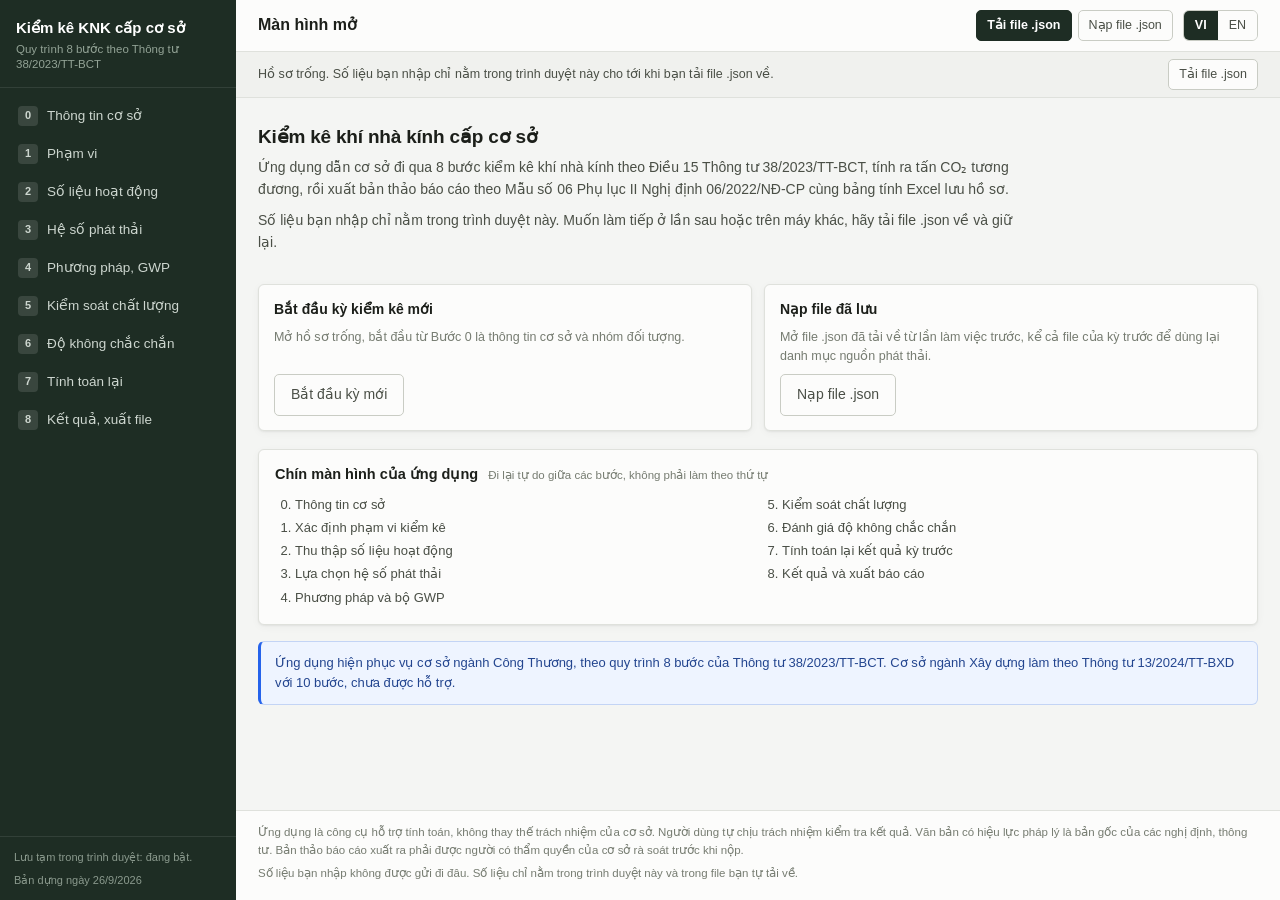
==== knk-quy-trinh/index.html @ eb73ea14 "knk-quy-trinh: Giai doan 1, khung ung dung, mo hinh du lieu, luu va nap file Them ung dung web tu ch" ====
<!DOCTYPE html>
<html lang="vi">
<head>
<meta charset="utf-8">
<meta name="viewport" content="width=device-width,initial-scale=1">
<title>Quy trình kiểm kê khí nhà kính cấp cơ sở</title>
<link rel="icon" href="data:,">
<style>:root{
  --bg:#f4f5f3; --surface:#fcfcfb; --surface2:#f0f1ee; --line:#dfe1dc; --line2:#c9ccc4;
  --ink:#1c1f1a; --ink2:#4a4f46; --ink3:#767c71;
  --c1:#2563eb;
  --warn:#9a3412; --warnbg:#fff4ec; --warnline:#f0c9ae;
  --ok:#15803d; --okbg:#eef7f0; --okline:#bfdcc7;
  --err:#b42318; --errbg:#fdf0ef; --errline:#f1c5c0;
  --nav:#1e2d24; --navink:#cdd6cf; --navactive:#3b5c48;
  --r:6px; --sh:0 1px 2px rgba(28,31,26,.06), 0 2px 8px rgba(28,31,26,.04);
}
*{box-sizing:border-box}
html,body{margin:0;padding:0}
body{background:var(--bg);color:var(--ink);font:15px/1.55 -apple-system,BlinkMacSystemFont,"Segoe UI",Roboto,"Helvetica Neue",Arial,sans-serif;-webkit-font-smoothing:antialiased}
button,input,select,textarea{font:inherit}
.qt-app{display:flex;min-height:100vh}
/* ============ nav ============ */
.qt-nav{width:236px;flex:0 0 236px;background:var(--nav);color:var(--navink);display:flex;flex-direction:column;position:sticky;top:0;height:100vh;overflow-y:auto}
.qt-brand{display:block;width:100%;text-align:left;background:none;border:0;cursor:pointer;padding:18px 16px 14px;border-bottom:1px solid rgba(255,255,255,.09);color:inherit}
.qt-brand:hover h1{text-decoration:underline}
.qt-brand h1{margin:0;font-size:15px;font-weight:650;color:#fff;line-height:1.3}
.qt-brand .qt-sub{display:block;margin-top:4px;font-size:11.5px;color:#93a396;line-height:1.35}
.qt-menu{padding:10px 8px;flex:1}
.qt-mi{display:flex;align-items:center;gap:9px;width:100%;text-align:left;background:none;border:0;color:var(--navink);padding:8px 10px;border-radius:var(--r);cursor:pointer;font-size:13.5px;margin-bottom:2px;line-height:1.3}
.qt-mi:hover{background:rgba(255,255,255,.07);color:#fff}
.qt-mi.on{background:var(--navactive);color:#fff;font-weight:600}
.qt-mi .qt-n{width:20px;height:20px;flex:0 0 20px;border-radius:4px;background:rgba(255,255,255,.12);display:grid;place-items:center;font-size:11px;font-weight:700}
.qt-mi.on .qt-n{background:rgba(255,255,255,.22)}
.qt-mi.xong .qt-n{background:#3f8f5a;color:#fff}
.qt-mi .qt-lab{flex:1;min-width:0}
.qt-navfoot{padding:12px 14px;border-top:1px solid rgba(255,255,255,.09);font-size:11px;color:#8b9a8e;line-height:1.5}
.qt-navfoot p{margin:0}
.qt-navfoot p+p{margin-top:6px}
.qt-navfoot .qt-bad{color:#f3b27a}
/* ============ main ============ */
.qt-main{flex:1;min-width:0;display:flex;flex-direction:column}
.qt-top{position:sticky;top:0;z-index:30;background:var(--surface);border-bottom:1px solid var(--line)}
.qt-bar{padding:10px 22px;display:flex;align-items:center;gap:10px;flex-wrap:wrap}
.qt-bar h2{margin:0;font-size:16px;font-weight:650;flex:1;min-width:150px}
.qt-acts{display:flex;gap:6px;flex-wrap:wrap;align-items:center}
.qt-lang{display:flex;border:1px solid var(--line2);border-radius:var(--r);overflow:hidden}
.qt-lang button{background:var(--surface);border:0;padding:5px 11px;cursor:pointer;font-size:12.5px;color:var(--ink2)}
.qt-lang button.on{background:var(--nav);color:#fff;font-weight:600}
/* dong nhac tai file: luon hien, khong phai hop thoai */
.qt-strip{display:flex;align-items:center;gap:10px;flex-wrap:wrap;padding:7px 22px;font-size:12.5px;line-height:1.45;border-top:1px solid var(--line);background:var(--surface2);color:var(--ink2)}
.qt-strip[hidden]{display:none}
.qt-strip.qt-dirty{background:var(--warnbg);color:#5f3a22;border-top-color:var(--warnline)}
.qt-strip span{flex:1;min-width:200px}
.qt-frame{display:flex;align-items:center;gap:10px;flex-wrap:wrap;padding:8px 22px;font-size:12.5px;line-height:1.45;background:#eef4ff;color:#23458f;border-top:1px solid #c3d4f5}
.qt-frame[hidden]{display:none}
.qt-frame span{flex:1;min-width:200px}
.qt-wrap{padding:20px 22px 24px;max-width:1120px;width:100%;flex:1}
.qt-pane{display:none}
.qt-pane.on{display:block}
/* ============ buttons ============ */
.qt-btn{background:var(--surface);border:1px solid var(--line2);border-radius:5px;padding:5px 10px;font-size:12.5px;color:var(--ink2);cursor:pointer;white-space:nowrap}
.qt-btn:hover{background:var(--surface2);color:var(--ink)}
.qt-btn.qt-pri{background:var(--nav);border-color:var(--nav);color:#fff;font-weight:600}
.qt-btn.qt-pri:hover{background:var(--navactive)}
.qt-btn.qt-hot{background:#2563eb;border-color:#2563eb;color:#fff;font-weight:600}
.qt-btn.qt-hot:hover{background:#1d4ed8}
.qt-btn.qt-big{padding:9px 16px;font-size:14px}
.qt-btn[hidden]{display:none}
/* ============ cards ============ */
.qt-card{background:var(--surface);border:1px solid var(--line);border-radius:var(--r);box-shadow:var(--sh);margin-bottom:16px;min-width:0}
.qt-ch{display:flex;align-items:baseline;gap:10px;flex-wrap:wrap;padding:13px 16px 0}
.qt-ch h3{margin:0;font-size:14.5px;font-weight:650}
.qt-ch .qt-hint{font-size:11.5px;color:var(--ink3);flex:1;min-width:160px}
.qt-cb{padding:10px 16px 16px}
.qt-cb>p{margin:0 0 8px;font-size:13.5px;color:var(--ink2)}
.qt-note{font-size:12px;color:var(--ink3);line-height:1.6;margin:10px 0 0}
.qt-alert{border:1px solid var(--warnline);background:var(--warnbg);border-left:3px solid var(--warn);border-radius:var(--r);padding:11px 14px;margin-bottom:16px;font-size:13px;color:#5f3a22;line-height:1.55}
.qt-alert b{color:var(--warn)}
.qt-info{border:1px solid #c3d4f5;background:#eef4ff;border-left:3px solid var(--c1);border-radius:var(--r);padding:11px 14px;margin-bottom:16px;font-size:13px;color:#23458f;line-height:1.55}
.qt-okbox{border:1px solid var(--okline);background:var(--okbg);border-left:3px solid var(--ok);border-radius:var(--r);padding:10px 14px;font-size:13px;color:#14532d;line-height:1.55}
.qt-errbox{border:1px solid var(--errline);background:var(--errbg);border-left:3px solid var(--err);border-radius:var(--r);padding:10px 14px;font-size:13px;color:#7a1d15;line-height:1.55;margin-bottom:16px}
.qt-errbox[hidden],.qt-okbox[hidden],.qt-alert[hidden],.qt-info[hidden]{display:none}
/* ============ home ============ */
.qt-hero{padding:4px 0 6px}
.qt-hero h3{margin:0 0 6px;font-size:19px;font-weight:680;letter-spacing:-.2px}
.qt-hero p{margin:0 0 10px;color:var(--ink2);font-size:14px;max-width:760px}
.qt-choices{display:grid;grid-template-columns:repeat(auto-fit,minmax(240px,1fr));gap:12px;margin:14px 0 18px}
.qt-choice{background:var(--surface);border:1px solid var(--line);border-radius:var(--r);box-shadow:var(--sh);padding:14px 15px;display:flex;flex-direction:column;gap:8px;min-width:0}
.qt-choice[hidden]{display:none}
.qt-choice h4{margin:0;font-size:14px;font-weight:650}
.qt-choice p{margin:0;font-size:12.5px;color:var(--ink3);line-height:1.5;flex:1}
.qt-choice.qt-main-choice{border-color:#8fb89c;background:#f7fbf8}
.qt-steps{margin:0;padding:0 0 0 20px;font-size:13px;color:var(--ink2);columns:2 260px;column-gap:28px}
.qt-steps li{margin-bottom:3px;break-inside:avoid}
/* ============ confirm ============ */
.qt-confirm{border:1px solid var(--warnline);background:var(--warnbg);border-radius:var(--r);padding:12px 14px;margin-bottom:16px;box-shadow:var(--sh)}
.qt-confirm[hidden]{display:none}
.qt-confirm p{margin:0 0 9px;font-size:13.5px;color:#5f3a22;line-height:1.55}
.qt-confirm .qt-acts{gap:8px}
/* ============ form ============ */
.qt-grid{display:grid;grid-template-columns:repeat(auto-fit,minmax(min(100%,250px),1fr));gap:12px 14px}
.qt-grid>*{min-width:0}
.qt-f{display:flex;flex-direction:column;gap:4px;min-width:0}
.qt-f.qt-wide{grid-column:1/-1}
.qt-f label,.qt-lbl{font-size:12px;color:var(--ink2);font-weight:600}
.qt-f label .qt-req{color:var(--err);margin-left:2px}
.qt-f input,.qt-f select,.qt-f textarea{width:100%;min-width:0;border:1px solid var(--line2);border-radius:5px;padding:7px 9px;font-size:13.5px;background:#fff;color:var(--ink)}
.qt-f textarea{min-height:84px;resize:vertical;line-height:1.5}
.qt-f input:focus,.qt-f select:focus,.qt-f textarea:focus{outline:2px solid #bcd0f6;outline-offset:-1px;border-color:var(--c1)}
.qt-f .qt-help{font-size:11.5px;color:var(--ink3);line-height:1.45}
.qt-f .qt-warnmsg{font-size:11.5px;color:var(--warn);line-height:1.45}
.qt-f .qt-warnmsg:empty{display:none}
/* nhom A B C */
.qt-radios{display:grid;grid-template-columns:repeat(auto-fit,minmax(min(100%,230px),1fr));gap:10px}
.qt-radio{display:flex;gap:10px;align-items:flex-start;border:1px solid var(--line2);border-radius:var(--r);padding:11px 12px;cursor:pointer;background:#fff;min-width:0}
.qt-radio:hover{border-color:var(--c1)}
.qt-radio input{margin-top:3px;flex:0 0 auto}
.qt-radio.on{border-color:var(--ok);background:var(--okbg);box-shadow:0 0 0 1px var(--ok) inset}
.qt-radio b{display:block;font-size:13.5px;margin-bottom:3px}
.qt-radio span{display:block;font-size:12.5px;color:var(--ink2);line-height:1.5}
.qt-radio small{display:block;font-size:11px;color:var(--ink3);margin-top:5px;line-height:1.45}
.qt-title-preview{margin-top:10px;padding:9px 12px;border:1px dashed var(--line2);border-radius:5px;background:#fff;font-size:13px;color:var(--ink2)}
.qt-title-preview b{color:var(--ink)}
.qt-missing{margin:0;padding-left:18px}
/* ============ placeholder panes ============ */
.qt-kv{display:grid;grid-template-columns:118px minmax(0,1fr);gap:7px 12px;font-size:13px;margin:0}
.qt-kv dt{color:var(--ink3)}
.qt-kv dd{margin:0;line-height:1.5}
.qt-kv+.qt-note{margin-top:14px}
.qt-todo{margin-top:12px;padding:10px 12px;border-radius:5px;background:var(--surface2);border:1px solid var(--line);font-size:12.5px;color:var(--ink2)}
.qt-pager{display:flex;justify-content:space-between;gap:10px;margin-top:6px}
/* ============ footer ============ */
.qt-foot{border-top:1px solid var(--line);padding:12px 22px 18px;font-size:11.5px;color:var(--ink3);line-height:1.6;background:var(--surface)}
.qt-foot p{margin:0;max-width:1080px}
.qt-foot p+p{margin-top:4px}
/* ============ toast ============ */
.qt-toast{position:fixed;right:16px;bottom:16px;z-index:60;max-width:min(420px,calc(100vw - 32px));background:#1e2d24;color:#fff;font-size:13px;line-height:1.45;padding:10px 14px;border-radius:var(--r);box-shadow:0 6px 20px rgba(0,0,0,.18);opacity:0;transform:translateY(8px);transition:opacity .18s,transform .18s;pointer-events:none}
.qt-toast.on{opacity:1;transform:none}
.qt-toast.qt-e{background:#7a1d15}
@media (max-width:760px){
  .qt-app{flex-direction:column}
  .qt-nav{width:auto;flex:none;height:auto;position:static;flex-direction:row;overflow-x:auto;align-items:center}
  .qt-brand{border-bottom:0;border-right:1px solid rgba(255,255,255,.09);white-space:nowrap;padding:12px 14px;width:auto}
  .qt-brand .qt-sub{display:none}
  .qt-menu{display:flex;gap:4px;padding:8px}
  .qt-mi{white-space:nowrap;margin:0;width:auto}
  .qt-navfoot{display:none}
  .qt-bar,.qt-strip,.qt-frame{padding-left:16px;padding-right:16px}
  .qt-wrap{padding:16px 16px 24px}
  .qt-foot{padding:12px 16px 18px}
  .qt-kv{grid-template-columns:1fr}
  .qt-kv dt{margin-top:4px}
}
@media print{ .qt-nav,.qt-acts,.qt-lang,.qt-strip,.qt-frame{display:none} .qt-app{display:block} }
</style>
</head>
<body>
<div class="qt-app">
<aside class="qt-nav">
  <button class="qt-brand" id="qt-home" type="button">
    <h1 data-i="brand">Kiểm kê KNK cấp cơ sở</h1>
    <span class="qt-sub" data-i="brandsub">Quy trình 8 bước theo Thông tư 38/2023/TT-BCT</span>
  </button>
  <nav class="qt-menu" id="qt-menu"></nav>
  <div class="qt-navfoot">
    <p id="qt-store-state"></p>
    <p id="qt-build"></p>
  </div>
</aside>
<main class="qt-main">
  <div class="qt-top">
    <div class="qt-bar">
      <h2 id="qt-title"></h2>
      <div class="qt-acts">
        <button class="qt-btn qt-hot" id="qt-full" type="button" hidden data-i="btnfull">Mở toàn màn hình</button>
        <button class="qt-btn qt-pri" id="qt-save" type="button" data-i="btnsave">Tải file .json</button>
        <button class="qt-btn" id="qt-open" type="button" data-i="btnopen">Nạp file .json</button>
        <input type="file" id="qt-file" accept=".json,application/json" hidden>
      </div>
      <div class="qt-lang">
        <button id="qt-vi" class="on" type="button">VI</button>
        <button id="qt-en" type="button">EN</button>
      </div>
    </div>
    <div class="qt-frame" id="qt-frame" hidden>
      <span data-i="framemsg">Trang đang chạy trong khung nhúng của một trang khác. Trình duyệt có thể chặn hoặc tách riêng bộ nhớ lưu tạm. Bấm Mở toàn màn hình để làm việc ổn định hơn, và luôn tải file .json về máy.</span>
    </div>
    <div class="qt-strip" id="qt-strip" hidden>
      <span id="qt-strip-msg"></span>
      <button class="qt-btn" id="qt-strip-save" type="button" data-i="btnsave">Tải file .json</button>
    </div>
  </div>

  <div class="qt-wrap">
    <div class="qt-errbox" id="qt-err" role="alert" hidden></div>
    <div class="qt-confirm" id="qt-confirm" hidden>
      <p id="qt-confirm-msg"></p>
      <div class="qt-acts" id="qt-confirm-acts"></div>
    </div>

    <!-- ============ MAN HINH MO ============ -->
    <section class="qt-pane" id="pane-dau">
      <div class="qt-hero">
        <h3 data-i="homeh">Kiểm kê khí nhà kính cấp cơ sở</h3>
        <p data-i="homep1">Ứng dụng dẫn cơ sở đi qua 8 bước kiểm kê khí nhà kính theo Điều 15 Thông tư 38/2023/TT-BCT, tính ra tấn CO₂ tương đương, rồi xuất bản thảo báo cáo theo Mẫu số 06 Phụ lục II Nghị định 06/2022/NĐ-CP cùng bảng tính Excel lưu hồ sơ.</p>
        <p data-i="homep2">Số liệu bạn nhập chỉ nằm trong trình duyệt này. Muốn làm tiếp ở lần sau hoặc trên máy khác, hãy tải file .json về và giữ lại.</p>
      </div>
      <div class="qt-alert" id="qt-home-nostore" hidden data-i="homenostore">Trình duyệt đang chặn bộ nhớ lưu tạm, thường gặp khi trang được nhúng trong trang khác hoặc ở chế độ riêng tư. Ứng dụng vẫn chạy bình thường, nhưng đóng trang là mất số liệu chưa tải về. Hãy tải file .json về sau mỗi lần làm việc.</div>
      <div class="qt-choices">
        <div class="qt-choice qt-main-choice" id="qt-c-resume" hidden>
          <h4 data-i="resumeh">Tiếp tục phiên đang làm dở</h4>
          <p id="qt-resume-info"></p>
          <div><button class="qt-btn qt-pri qt-big" id="qt-resume" type="button" data-i="btnresume">Tiếp tục</button></div>
        </div>
        <div class="qt-choice">
          <h4 data-i="newh">Bắt đầu kỳ kiểm kê mới</h4>
          <p data-i="newp">Mở hồ sơ trống, bắt đầu từ Bước 0 là thông tin cơ sở và nhóm đối tượng.</p>
          <div><button class="qt-btn qt-big" id="qt-new" type="button" data-i="btnnew">Bắt đầu kỳ mới</button></div>
        </div>
        <div class="qt-choice">
          <h4 data-i="loadh">Nạp file đã lưu</h4>
          <p data-i="loadp">Mở file .json đã tải về từ lần làm việc trước, kể cả file của kỳ trước để dùng lại danh mục nguồn phát thải.</p>
          <div><button class="qt-btn qt-big" id="qt-load" type="button" data-i="btnopen">Nạp file .json</button></div>
        </div>
      </div>
      <div class="qt-card">
        <div class="qt-ch"><h3 data-i="stepsh">Chín màn hình của ứng dụng</h3><span class="qt-hint" data-i="stepshint">Đi lại tự do giữa các bước, không phải làm theo thứ tự</span></div>
        <div class="qt-cb"><ol class="qt-steps" id="qt-steplist" start="0"></ol></div>
      </div>
      <div class="qt-info" data-i="scope">Ứng dụng hiện phục vụ cơ sở ngành Công Thương, theo quy trình 8 bước của Thông tư 38/2023/TT-BCT. Cơ sở ngành Xây dựng làm theo Thông tư 13/2024/TT-BXD với 10 bước, chưa được hỗ trợ.</div>
    </section>

    <!-- ============ BUOC 0 ============ -->
    <section class="qt-pane" id="pane-buoc-0">
      <div class="qt-card">
        <div class="qt-ch"><h3 data-i="nhomh">Nhóm đối tượng</h3><span class="qt-hint" data-i="nhomhint">Khoản 4 Điều 11 Nghị định 06/2022/NĐ-CP, sửa đổi bởi Nghị định 119/2025/NĐ-CP</span></div>
        <div class="qt-cb">
          <p data-i="nhomp">Ba nhóm có kỳ số liệu đầu tiên, nơi nộp và mốc nộp khác nhau. Chọn nhóm của cơ sở. Tra danh mục Quyết định 42/2026/QĐ-TTg và Quyết định 699/QĐ-BNNMT để gợi ý nhóm sẽ có ở bản sau.</p>
          <div class="qt-radios" id="qt-nhom">
            <label class="qt-radio" data-v="A"><input type="radio" name="nhom" value="A" data-f="coSo.nhom"><div><b data-i="nhomA">Nhóm A</b><span data-i="nhomAd"></span><small data-i="nhomAc"></small></div></label>
            <label class="qt-radio" data-v="B"><input type="radio" name="nhom" value="B" data-f="coSo.nhom"><div><b data-i="nhomB">Nhóm B</b><span data-i="nhomBd"></span><small data-i="nhomBc"></small></div></label>
            <label class="qt-radio" data-v="C"><input type="radio" name="nhom" value="C" data-f="coSo.nhom"><div><b data-i="nhomC">Nhóm C</b><span data-i="nhomCd"></span><small data-i="nhomCc"></small></div></label>
          </div>
        </div>
      </div>

      <div class="qt-card">
        <div class="qt-ch"><h3 data-i="kyh">Kỳ báo cáo</h3><span class="qt-hint" data-i="kyhint">Điểm e khoản 1 Điều 11, bổ sung bởi Nghị định 119/2025/NĐ-CP</span></div>
        <div class="qt-cb">
          <div class="qt-grid">
            <div class="qt-f">
              <label for="f-ky"><span data-i="kylab">Hai năm của kỳ số liệu</span><span class="qt-req">*</span></label>
              <select id="f-ky"></select>
              <span class="qt-help" data-i="kyhelp">Báo cáo định kỳ hai năm một lần gồm kết quả kiểm kê của hai năm liền kề năm nộp báo cáo.</span>
            </div>
          </div>
          <div class="qt-title-preview" id="qt-title-preview"></div>
        </div>
      </div>

      <div class="qt-card">
        <div class="qt-ch"><h3 data-i="i1h">Thông tin cơ sở</h3><span class="qt-hint" data-i="i1hint">Mục I.1 Mẫu số 06: tên cơ sở, địa chỉ, giấy phép kinh doanh</span></div>
        <div class="qt-cb">
          <div class="qt-grid">
            <div class="qt-f qt-wide"><label for="f-ten"><span data-i="ften">Tên cơ sở</span><span class="qt-req">*</span></label><input id="f-ten" type="text" data-f="coSo.ten" autocomplete="organization"></div>
            <div class="qt-f qt-wide"><label for="f-diachi"><span data-i="fdiachi">Địa chỉ</span><span class="qt-req">*</span></label><input id="f-diachi" type="text" data-f="coSo.diaChi" autocomplete="street-address"></div>
            <div class="qt-f"><label for="f-tinh" data-i="ftinh">Tỉnh, thành phố</label><select id="f-tinh" data-f="coSo.tinh"></select><span class="qt-help" data-i="ftinhhelp">Theo địa giới hành chính sau sáp nhập năm 2025</span></div>
            <div class="qt-f"><label for="f-mst" data-i="fmst">Mã số thuế</label><input id="f-mst" type="text" inputmode="numeric" data-f="coSo.maSoThue"><span class="qt-warnmsg" id="w-mst"></span></div>
            <div class="qt-f"><label for="f-gpso" data-i="fgpso">Số giấy phép kinh doanh</label><input id="f-gpso" type="text" data-f="coSo.giayPhep.so"></div>
            <div class="qt-f"><label for="f-gpngay" data-i="fgpngay">Ngày cấp</label><input id="f-gpngay" type="date" data-f="coSo.giayPhep.ngayCap"></div>
            <div class="qt-f"><label for="f-gpnoi" data-i="fgpnoi">Nơi cấp</label><input id="f-gpnoi" type="text" data-f="coSo.giayPhep.noiCap"></div>
            <div class="qt-f"><label for="f-bo" data-i="fbo">Bộ quản lý lĩnh vực</label><select id="f-bo" data-f="coSo.boQuanLy"></select><span class="qt-warnmsg" id="w-bo"></span></div>
            <div class="qt-f"><label for="f-pl" data-i="fpl">Phụ lục trong danh mục</label><input id="f-pl" type="text" data-f="coSo.phuLuc"><span class="qt-help" data-i="fplhelp">Phụ lục chứa tên cơ sở trong Quyết định 42/2026/QĐ-TTg, ví dụ II</span></div>
            <div class="qt-f"><label for="f-stt" data-i="fstt">Số thứ tự trong phụ lục</label><input id="f-stt" type="text" inputmode="numeric" data-f="coSo.stt"></div>
          </div>
        </div>
      </div>

      <div class="qt-card">
        <div class="qt-ch"><h3 data-i="i2h">Người đại diện theo pháp luật</h3><span class="qt-hint" data-i="i2hint">Mục I.2 Mẫu số 06, đồng thời là người ký ở cuối báo cáo</span></div>
        <div class="qt-cb">
          <div class="qt-grid">
            <div class="qt-f"><label for="f-dd" data-i="fdd">Họ và tên</label><input id="f-dd" type="text" data-f="coSo.daiDien.hoTen" autocomplete="name"></div>
            <div class="qt-f"><label for="f-cv" data-i="fcv">Chức vụ</label><input id="f-cv" type="text" data-f="coSo.daiDien.chucVu" autocomplete="organization-title"></div>
          </div>
        </div>
      </div>

      <div class="qt-card">
        <div class="qt-ch"><h3 data-i="i3h">Lĩnh vực hoạt động kinh doanh, sản xuất</h3><span class="qt-hint" data-i="i3hint">Mục I.3 Mẫu số 06</span></div>
        <div class="qt-cb">
          <div class="qt-grid">
            <div class="qt-f qt-wide"><label for="f-lv" class="qt-lbl" data-i="flv">Mô tả ngắn ngành nghề, sản phẩm chính</label><textarea id="f-lv" data-f="coSo.linhVuc"></textarea></div>
          </div>
        </div>
      </div>

      <div class="qt-okbox" id="qt-b0-ok" hidden data-i="b0ok">Bước 0 đã đủ thông tin bắt buộc.</div>
      <div class="qt-alert" id="qt-b0-miss" hidden></div>
    </section>

    <div id="qt-panes"></div>
  </div>

  <footer class="qt-foot">
    <p data-i="foot1">Ứng dụng là công cụ hỗ trợ tính toán, không thay thế trách nhiệm của cơ sở. Người dùng tự chịu trách nhiệm kiểm tra kết quả. Văn bản có hiệu lực pháp lý là bản gốc của các nghị định, thông tư. Bản thảo báo cáo xuất ra phải được người có thẩm quyền của cơ sở rà soát trước khi nộp.</p>
    <p data-i="foot2">Số liệu bạn nhập không được gửi đi đâu. Số liệu chỉ nằm trong trình duyệt này và trong file bạn tự tải về.</p>
  </footer>
</main>
</div>
<div class="qt-toast" id="qt-toast" role="status" aria-live="polite"></div>
<script>window.__QT_BUILD__="2026-09-26";window.__QT_DATA__={"tinh":[["Thành phố Cần Thơ","City of Cần Thơ"],["Thành phố Huế","City of Huế"],["Thành phố Hà Nội","City of Hà Nội"],["Thành phố Hải Phòng","City of Hải Phòng"],["Thành phố Hồ Chí Minh","City of Hồ Chí Minh"],["Thành phố Đà Nẵng","City of Đà Nẵng"],["Thành phố Đồng Nai","City of Đồng Nai"],["Tỉnh An Giang","An Giang province"],["Tỉnh Bắc Ninh","Bắc Ninh province"],["Tỉnh Cao Bằng","Cao Bằng province"],["Tỉnh Cà Mau","Cà Mau province"],["Tỉnh Gia Lai","Gia Lai province"],["Tỉnh Hà Tĩnh","Hà Tĩnh province"],["Tỉnh Hưng Yên","Hưng Yên province"],["Tỉnh Khánh Hòa","Khánh Hòa province"],["Tỉnh Lai Châu","Lai Châu province"],["Tỉnh Lào Cai","Lào Cai province"],["Tỉnh Lâm Đồng","Lâm Đồng province"],["Tỉnh Lạng Sơn","Lạng Sơn province"],["Tỉnh Nghệ An","Nghệ An province"],["Tỉnh Ninh Bình","Ninh Bình province"],["Tỉnh Phú Thọ","Phú Thọ province"],["Tỉnh Quảng Ngãi","Quảng Ngãi province"],["Tỉnh Quảng Ninh","Quảng Ninh province"],["Tỉnh Quảng Trị","Quảng Trị province"],["Tỉnh Sơn La","Sơn La province"],["Tỉnh Thanh Hóa","Thanh Hóa province"],["Tỉnh Thái Nguyên","Thái Nguyên province"],["Tỉnh Tuyên Quang","Tuyên Quang province"],["Tỉnh Tây Ninh","Tây Ninh province"],["Tỉnh Vĩnh Long","Vĩnh Long province"],["Tỉnh Điện Biên","Điện Biên province"],["Tỉnh Đắk Lắk","Đắk Lắk province"],["Tỉnh Đồng Tháp","Đồng Tháp province"]],"bo":[["Công Thương","Industry and Trade"],["Giao thông vận tải","Transport"],["Nông nghiệp và Môi trường","Agriculture and Environment"],["Xây dựng","Construction"]]};</script>
<script>/* ====================== Quy trinh kiem ke KNK cap co so - app ====================== */
(function(){
"use strict";

/* Ngay dung do build.py gan vao window.__QT_BUILD__. Trang khong tu troi theo dong ho nguoi xem. */
var BUILD = window.__QT_BUILD__ || '2026-09-26';
var BUILD_YEAR = +BUILD.slice(0,4);
var DATA = window.__QT_DATA__ || { tinh:[], bo:[] };
var PHIEN_BAN = 1;
var KEY = 'knk-quy-trinh/v1';
var KEY_META = 'knk-quy-trinh/v1/meta';
var KEY_LANG = 'knk-quy-trinh/lang';
var BO_MAC_DINH = 'Công Thương';
var L = 'vi';

/* ---------- chu ---------- */
var T = {
  brand:['Kiểm kê KNK cấp cơ sở','Facility GHG inventory'],
  brandsub:['Quy trình 8 bước theo Thông tư 38/2023/TT-BCT','8-step procedure under Circular 38/2023/TT-BCT'],
  home:['Màn hình mở','Start'],
  build:['Bản dựng ngày %d','Build of %d'],
  storeOk:['Lưu tạm trong trình duyệt: đang bật.','Browser autosave: on.'],
  storeLast:['Lần cuối %t.','Last saved %t.'],
  storeBad:['Lưu tạm trong trình duyệt: không dùng được. Nhớ tải file .json về máy.','Browser autosave: unavailable. Remember to download the .json file.'],
  btnfull:['Mở toàn màn hình','Open full screen'],
  btnsave:['Tải file .json','Download .json'],
  btnopen:['Nạp file .json','Load .json file'],
  btnnew:['Bắt đầu kỳ mới','Start a new period'],
  btnresume:['Tiếp tục','Continue'],
  btncancel:['Hủy','Cancel'],
  btnsavefirst:['Tải về trước','Download first'],
  btnprev:['← Bước trước','← Previous step'],
  btnnext:['Bước sau →','Next step →'],
  framemsg:['Trang đang chạy trong khung nhúng của một trang khác. Trình duyệt có thể chặn hoặc tách riêng bộ nhớ lưu tạm. Bấm Mở toàn màn hình để làm việc ổn định hơn, và luôn tải file .json về máy.',
            'This page is running inside a frame on another site. The browser may block or isolate autosave storage. Use Open full screen for a more reliable session, and always download the .json file.'],
  stripDirty:['Có thay đổi chưa tải về máy. Số liệu chỉ nằm trong trình duyệt này, hãy tải file .json trước khi đóng trang.',
              'You have changes that are not downloaded. The data lives only in this browser, so download the .json file before closing the page.'],
  stripSaved:['Đã tải file về lúc %t. Chưa có thay đổi mới.','File downloaded at %t. No new changes.'],
  stripLoaded:['Đang làm trên file %f, nạp lúc %t. Chưa có thay đổi mới.','Working on file %f, loaded at %t. No new changes.'],
  stripBlank:['Hồ sơ trống. Số liệu bạn nhập chỉ nằm trong trình duyệt này cho tới khi bạn tải file .json về.','Empty record. What you enter stays only in this browser until you download the .json file.'],
  homeh:['Kiểm kê khí nhà kính cấp cơ sở','Facility-level greenhouse gas inventory'],
  homep1:['Ứng dụng dẫn cơ sở đi qua 8 bước kiểm kê khí nhà kính theo Điều 15 Thông tư 38/2023/TT-BCT, tính ra tấn CO₂ tương đương, rồi xuất bản thảo báo cáo theo Mẫu số 06 Phụ lục II Nghị định 06/2022/NĐ-CP cùng bảng tính Excel lưu hồ sơ.',
          'The app walks a facility through the 8 inventory steps of Article 15 of Circular 38/2023/TT-BCT, computes tonnes of CO₂ equivalent, and exports a draft report on Form 06, Appendix II of Decree 06/2022/ND-CP, together with an Excel workbook for the records.'],
  homep2:['Số liệu bạn nhập chỉ nằm trong trình duyệt này. Muốn làm tiếp ở lần sau hoặc trên máy khác, hãy tải file .json về và giữ lại.',
          'What you enter stays only in this browser. To continue later or on another computer, download the .json file and keep it.'],
  homenostore:['Trình duyệt đang chặn bộ nhớ lưu tạm, thường gặp khi trang được nhúng trong trang khác hoặc ở chế độ riêng tư. Ứng dụng vẫn chạy bình thường, nhưng đóng trang là mất số liệu chưa tải về. Hãy tải file .json về sau mỗi lần làm việc.',
               'The browser is blocking autosave storage, which is common when the page is embedded in another site or in private mode. The app still works, but closing the page loses anything not downloaded. Download the .json file after each session.'],
  resumeh:['Tiếp tục phiên đang làm dở','Continue the unfinished session'],
  resumeinfo:['%n, kỳ %k. Lưu tạm lúc %t.','%n, period %k. Autosaved at %t.'],
  noname:['(chưa có tên cơ sở)','(no facility name yet)'],
  noky:['chưa chọn','not chosen'],
  newh:['Bắt đầu kỳ kiểm kê mới','Start a new inventory period'],
  newp:['Mở hồ sơ trống, bắt đầu từ Bước 0 là thông tin cơ sở và nhóm đối tượng.','Open an empty record, starting from Step 0: facility information and obligation group.'],
  loadh:['Nạp file đã lưu','Load a saved file'],
  loadp:['Mở file .json đã tải về từ lần làm việc trước, kể cả file của kỳ trước để dùng lại danh mục nguồn phát thải.','Open a .json file downloaded in an earlier session, including a previous period’s file to reuse its list of emission sources.'],
  stepsh:['Chín màn hình của ứng dụng','The nine screens'],
  stepshint:['Đi lại tự do giữa các bước, không phải làm theo thứ tự','Move freely between steps; no fixed order is enforced'],
  scope:['Ứng dụng hiện phục vụ cơ sở ngành Công Thương, theo quy trình 8 bước của Thông tư 38/2023/TT-BCT. Cơ sở ngành Xây dựng làm theo Thông tư 13/2024/TT-BXD với 10 bước, chưa được hỗ trợ.',
         'The app currently serves facilities under the Ministry of Industry and Trade, following the 8-step procedure of Circular 38/2023/TT-BCT. Construction-sector facilities follow Circular 13/2024/TT-BXD with 10 steps and are not supported yet.'],
  nhomh:['Nhóm đối tượng','Obligation group'],
  nhomhint:['Khoản 4 Điều 11 Nghị định 06/2022/NĐ-CP, sửa đổi bởi Nghị định 119/2025/NĐ-CP','Article 11(4) of Decree 06/2022/ND-CP as amended by Decree 119/2025/ND-CP'],
  nhomp:['Ba nhóm có kỳ số liệu đầu tiên, nơi nộp và mốc nộp khác nhau. Chọn nhóm của cơ sở. Tra danh mục Quyết định 42/2026/QĐ-TTg và Quyết định 699/QĐ-BNNMT để gợi ý nhóm sẽ có ở bản sau.',
         'The three groups differ in first data year, recipient and deadline. Choose the facility’s group. A lookup in Decision 42/2026/QD-TTg and Decision 699/QD-BNNMT to suggest the group will come in a later version.'],
  nhomA:['Nhóm A','Group A'],
  nhomAd:['Cơ sở không được phân bổ hạn ngạch. Kỳ số liệu đầu tiên cho năm 2024 trở đi. Nộp Ủy ban nhân dân cấp tỉnh trước 31/3, kể từ năm 2025.',
          'Facilities without an emission allowance allocation. First data year 2024 onward. Submit to the provincial People’s Committee by 31 March, from 2025.'],
  nhomAc:['Điểm b khoản 4 Điều 11','Article 11(4)(b)'],
  nhomB:['Nhóm B','Group B'],
  nhomBd:['Nhà máy nhiệt điện, cơ sở sản xuất sắt thép, xi măng được phân bổ hạn ngạch giai đoạn 2025 đến 2026, gồm 110 cơ sở theo Quyết định 699/QĐ-BNNMT. Kỳ số liệu đầu tiên cho năm 2026 trở đi. Báo cáo phải được thẩm định, nộp Bộ Nông nghiệp và Môi trường trước 01/12, kể từ năm 2027.',
          'Thermal power, iron and steel, and cement facilities allocated allowances for 2025 to 2026, the 110 facilities in Decision 699/QD-BNNMT. First data year 2026 onward. The report must be verified and sent to the Ministry of Agriculture and Environment by 1 December, from 2027.'],
  nhomBc:['Điểm c khoản 4 và khoản 6a Điều 11','Article 11(4)(c) and 11(6a)'],
  nhomC:['Nhóm C','Group C'],
  nhomCd:['Cơ sở được phân bổ hạn ngạch giai đoạn từ năm 2027. Kỳ số liệu đầu tiên cho năm 2028 trở đi. Báo cáo phải được thẩm định, nộp Bộ Nông nghiệp và Môi trường trước 01/12, kể từ năm 2027.',
          'Facilities allocated allowances from the 2027 phase. First data year 2028 onward. The report must be verified and sent to the Ministry of Agriculture and Environment by 1 December, from 2027.'],
  nhomCc:['Điểm d khoản 4 và khoản 6a Điều 11','Article 11(4)(d) and 11(6a)'],
  kyh:['Kỳ báo cáo','Reporting period'],
  kyhint:['Điểm e khoản 1 Điều 11, bổ sung bởi Nghị định 119/2025/NĐ-CP','Article 11(1)(e), added by Decree 119/2025/ND-CP'],
  kylab:['Hai năm của kỳ số liệu','The two data years'],
  kyhelp:['Báo cáo định kỳ hai năm một lần gồm kết quả kiểm kê của hai năm liền kề năm nộp báo cáo.','The biennial report covers the two years immediately before the year of submission.'],
  kychoose:['Chọn kỳ','Choose a period'],
  kyopt:['Năm %a và năm %b','%a and %b'],
  kyodd:['Năm %a và năm %b (không liền kề)','%a and %b (not consecutive)'],
  tpNone:['Chọn kỳ để xem tiêu đề báo cáo.','Choose a period to preview the report title.'],
  tpLab:['Tiêu đề trên Mẫu số 06:','Title on Form 06 (kept in Vietnamese):'],
  i1h:['Thông tin cơ sở','Facility details'],
  i1hint:['Mục I.1 Mẫu số 06: tên cơ sở, địa chỉ, giấy phép kinh doanh','Form 06, item I.1: name, address, business licence'],
  ften:['Tên cơ sở','Facility name'],
  fdiachi:['Địa chỉ','Address'],
  ftinh:['Tỉnh, thành phố','Province or city'],
  ftinhhelp:['Theo địa giới hành chính sau sáp nhập năm 2025','Administrative boundaries after the 2025 merger'],
  tinhchoose:['Chọn tỉnh, thành phố','Choose a province or city'],
  fmst:['Mã số thuế','Tax code'],
  wmst:['Mã số thuế thường gồm 10 chữ số; đơn vị phụ thuộc thêm 3 chữ số sau dấu gạch, ví dụ 0104297034-001.','A tax code usually has 10 digits; a dependent unit adds 3 digits after a hyphen, e.g. 0104297034-001.'],
  fgpso:['Số giấy phép kinh doanh','Business licence number'],
  fgpngay:['Ngày cấp','Date of issue'],
  fgpnoi:['Nơi cấp','Issued by'],
  fbo:['Bộ quản lý lĩnh vực','Line ministry'],
  bochoose:['Chọn bộ','Choose a ministry'],
  wbo:['Quy trình và biểu mẫu trong ứng dụng theo Thông tư 38/2023/TT-BCT của Bộ Công Thương. Cơ sở thuộc bộ khác phải theo thông tư kỹ thuật của bộ đó.',
       'The procedure and forms in this app follow Circular 38/2023/TT-BCT of the Ministry of Industry and Trade. Facilities under another ministry must follow that ministry’s technical circular.'],
  fpl:['Phụ lục trong danh mục','Appendix in the list'],
  fplhelp:['Phụ lục chứa tên cơ sở trong Quyết định 42/2026/QĐ-TTg, ví dụ II','Appendix of Decision 42/2026/QD-TTg that lists the facility, e.g. II'],
  fstt:['Số thứ tự trong phụ lục','Row number in the appendix'],
  i2h:['Người đại diện theo pháp luật','Legal representative'],
  i2hint:['Mục I.2 Mẫu số 06, đồng thời là người ký ở cuối báo cáo','Form 06, item I.2; also the signatory of the report'],
  fdd:['Họ và tên','Full name'],
  fcv:['Chức vụ','Position'],
  i3h:['Lĩnh vực hoạt động kinh doanh, sản xuất','Business and production activities'],
  i3hint:['Mục I.3 Mẫu số 06','Form 06, item I.3'],
  flv:['Mô tả ngắn ngành nghề, sản phẩm chính','Short description of the sector and main products'],
  b0ok:['Bước 0 đã đủ thông tin bắt buộc.','Step 0 has all required information.'],
  b0miss:['Còn thiếu để hoàn thành Bước 0:','Still needed to complete Step 0:'],
  lblGoal:['Mục tiêu','Purpose'],
  lblWork:['Việc làm ở màn hình này','What this screen will do'],
  lblBasis:['Căn cứ','Legal basis'],
  todo:['Màn hình này đang được xây dựng, dự kiến có ở Giai đoạn %g của kế hoạch.','This screen is under construction, planned for phase %g of the build plan.'],
  s8note:['Bản thảo .docx sẽ chèn bảng số liệu hoạt động dưới mục III.2 và bảng tổng hợp theo từng năm dưới mục III.3. Các bảng này là cách trình bày của ứng dụng, không phải bảng bắt buộc của Mẫu số 06; Mẫu số 06 chỉ quy định đề mục.',
          'The .docx draft will insert activity data tables under item III.2 and a per-year summary table under item III.3. These tables are how the app presents the data; Form 06 itself prescribes headings only, no tables.'],
  s8json:['Tải và nạp file .json đã dùng được ngay từ bây giờ, bằng các nút ở thanh trên cùng.','Downloading and loading the .json file already works, using the buttons in the top bar.'],
  foot1:['Ứng dụng là công cụ hỗ trợ tính toán, không thay thế trách nhiệm của cơ sở. Người dùng tự chịu trách nhiệm kiểm tra kết quả. Văn bản có hiệu lực pháp lý là bản gốc của các nghị định, thông tư. Bản thảo báo cáo xuất ra phải được người có thẩm quyền của cơ sở rà soát trước khi nộp.',
         'This app is a calculation aid and does not replace the facility’s own responsibility. Users are responsible for checking the results. The legally binding texts are the original decrees and circulars. Any exported draft report must be reviewed by an authorised person of the facility before submission.'],
  foot2:['Số liệu bạn nhập không được gửi đi đâu. Số liệu chỉ nằm trong trình duyệt này và trong file bạn tự tải về.',
         'Nothing you enter is sent anywhere. The data stays only in this browser and in the files you download yourself.'],
  cfNew:['Hồ sơ đang mở sẽ được thay bằng hồ sơ trống.','The open record will be replaced by an empty one.'],
  cfLoad:['Nạp file sẽ thay hồ sơ đang mở bằng nội dung file %f.','Loading will replace the open record with the contents of %f.'],
  cfDirty:['Hồ sơ đang mở có thay đổi chưa tải về máy.','The open record has changes that are not downloaded.'],
  cfLoadGo:['Vẫn nạp file','Load anyway'],
  cfFull:['Tab mới không thấy số liệu đang nhập trong khung này, vì trình duyệt tách riêng bộ nhớ của trang nhúng. Tải file .json về trước, rồi nạp lại ở tab mới.',
          'The new tab cannot see the data entered in this frame, because the browser isolates storage for embedded pages. Download the .json file first, then load it in the new tab.'],
  cfFullSave:['Tải về rồi mở','Download, then open'],
  cfFullGo:['Mở luôn','Open anyway'],
  tSaved:['Đã tải file %f.','Downloaded %f.'],
  tLoaded:['Đã nạp file %f.','Loaded %f.'],
  tNew:['Đã mở hồ sơ trống.','Opened an empty record.'],
  eJson:['Không đọc được file %f: nội dung không phải JSON hợp lệ.','Could not read %f: the content is not valid JSON.'],
  eShape:['File %f không phải dữ liệu của ứng dụng này: thiếu trường phienBan hoặc coSo.','%f is not a data file of this app: the phienBan or coSo field is missing.'],
  eNewer:['File %f được tạo bởi phiên bản mới hơn của ứng dụng, phiên bản dữ liệu %v. Hãy mở bằng bản ứng dụng mới nhất.','%f was created by a newer version of the app, data version %v. Open it with the latest version of the app.'],
  eBig:['File %f quá lớn để là file dữ liệu của ứng dụng này.','%f is too large to be a data file of this app.'],
  eRead:['Không đọc được file %f.','Could not read %f.']
};
function t(k){ var v=T[k]; return v ? v[L==='vi'?0:1] : k; }

/* Tieu de va noi dung tung buoc. g la giai doan cua ke hoach se lam man hinh do. */
var STEPS = [
  { n:0, t:['Thông tin cơ sở','Facility information'], s:['Thông tin cơ sở','Facility'] },
  { n:1, t:['Xác định phạm vi kiểm kê','Inventory boundary'], s:['Phạm vi','Boundary'], g:2,
    goal:['Liệt kê đủ nguồn phát thải trong ranh giới cơ sở, không bỏ sót và không tính trùng.','List every emission source inside the facility boundary, with no omission and no double counting.'],
    work:['Mô tả ranh giới và phạm vi, hạ tầng và công nghệ; khai báo nguồn theo 6 loại trực tiếp và 2 loại gián tiếp của Điều 16; khai báo bể hấp thụ nếu có. Đây là nội dung mục II.1 đến II.3 Mẫu số 06.','Describe the boundary, infrastructure and technology; declare sources under the 6 direct and 2 indirect types of Article 16; declare any sinks. This feeds items II.1 to II.3 of Form 06.'],
    basis:['Khoản 1 Điều 15 và Điều 16 Thông tư 38/2023/TT-BCT','Article 15(1) and Article 16 of Circular 38/2023/TT-BCT'] },
  { n:2, t:['Thu thập số liệu hoạt động','Activity data'], s:['Số liệu hoạt động','Activity data'], g:2,
    goal:['Có đủ số liệu hoạt động cho từng nguồn, cho cả 2 năm của kỳ.','Collect activity data for every source, for both years of the period.'],
    work:['Nhập số liệu theo đúng các bảng Mục 1 Phụ lục II Thông tư 38/2023/TT-BCT, mỗi năm một bộ, kèm chứng từ và người cung cấp; đánh dấu số liệu ước tính.','Enter data in the tables of Section 1, Appendix II of Circular 38/2023/TT-BCT, one set per year, with supporting documents and provider; flag estimates.'],
    basis:['Khoản 2 Điều 15, Điều 17 và Mục 1 Phụ lục II Thông tư 38/2023/TT-BCT','Article 15(2), Article 17 and Section 1, Appendix II of Circular 38/2023/TT-BCT'] },
  { n:3, t:['Lựa chọn hệ số phát thải','Emission factors'], s:['Hệ số phát thải','Emission factors'], g:2,
    goal:['Gán cho mỗi số liệu hoạt động một hệ số phát thải có nguồn gốc rõ ràng.','Give every activity data item an emission factor with a clear source.'],
    work:['Chọn hệ số theo thứ tự 3 bậc: hệ số riêng được chấp thuận, Danh mục 322 hệ số của Quyết định 2626/QĐ-BTNMT, hướng dẫn IPCC. 71 hệ số hiệu chỉnh không được nhân thẳng với số liệu.','Pick factors in the 3-tier order: an approved facility-specific factor, the 322-factor list of Decision 2626/QD-BTNMT, then IPCC guidance. The 71 correction factors cannot be multiplied directly with activity data.'],
    basis:['Khoản 3 Điều 15 và Điều 18 Thông tư 38/2023/TT-BCT; Quyết định 2626/QĐ-BTNMT','Article 15(3) and Article 18 of Circular 38/2023/TT-BCT; Decision 2626/QD-BTNMT'] },
  { n:4, t:['Phương pháp và bộ GWP','Methods and GWP set'], s:['Phương pháp, GWP','Methods, GWP'], g:3,
    goal:['Chốt công thức tính cho từng nguồn và chốt bộ GWP sử dụng.','Fix the calculation formula for each source and the GWP set.'],
    work:['Tính theo các công thức Mục 2 Phụ lục II, đã áp dụng đính chính của Quyết định 334/QĐ-BCT; chọn bộ GWP AR4 hoặc AR5 và giữ nhất quán giữa các kỳ.','Compute with the formulas of Section 2, Appendix II, including the correction in Decision 334/QD-BCT; choose AR4 or AR5 GWPs and keep them consistent across periods.'],
    basis:['Khoản 4 Điều 15, Điều 19 và Mục 2 Phụ lục II Thông tư 38/2023/TT-BCT; Quyết định 334/QĐ-BCT','Article 15(4), Article 19 and Section 2, Appendix II of Circular 38/2023/TT-BCT; Decision 334/QD-BCT'] },
  { n:5, t:['Kiểm soát chất lượng','Quality control'], s:['Kiểm soát chất lượng','Quality control'], g:4,
    goal:['Phát hiện sai sót trước khi số liệu đi vào báo cáo.','Catch errors before the data goes into the report.'],
    work:['Lập biên bản kiểm soát chất lượng: đối chiếu chứng từ gốc, đơn vị và hệ số quy đổi, tính liên tục giữa 2 năm, so với kỳ trước.','Record the quality control log: check against source documents, units and conversion factors, continuity between the 2 years, comparison with the previous period.'],
    basis:['Khoản 5 Điều 15 và Điều 20 Thông tư 38/2023/TT-BCT; tiểu mục 6.1.2 TCVN ISO 14064-1:2011','Article 15(5) and Article 20 of Circular 38/2023/TT-BCT; clause 6.1.2 of TCVN ISO 14064-1:2011'] },
  { n:6, t:['Đánh giá độ không chắc chắn','Uncertainty assessment'], s:['Độ không chắc chắn','Uncertainty'], g:4,
    goal:['Nêu rõ mức tin cậy của kết quả và chỗ yếu của số liệu.','State how reliable the result is and where the data is weak.'],
    work:['Đánh giá theo 6 khía cạnh của Điều 11 Thông tư, định tính và định lượng ở mức làm được. Đây là nội dung mục III.4 Mẫu số 06.','Assess the 6 aspects of Article 11 of the Circular, qualitatively and quantitatively where possible. This feeds item III.4 of Form 06.'],
    basis:['Khoản 6 Điều 15, Điều 21 và Điều 11 Thông tư 38/2023/TT-BCT','Article 15(6), Article 21 and Article 11 of Circular 38/2023/TT-BCT'] },
  { n:7, t:['Tính toán lại kết quả kỳ trước','Recalculation'], s:['Tính toán lại','Recalculation'], g:4,
    goal:['Giữ cho chuỗi số liệu qua các kỳ so sánh được với nhau.','Keep the time series comparable across periods.'],
    work:['Khi đổi phạm vi, phương pháp hoặc hệ số, nhập kết quả kỳ trước và so sánh cách tính cũ với cách tính mới.','When the boundary, method or factors change, enter the previous period’s result and compare the old and new calculations.'],
    basis:['Khoản 7 Điều 15 và Điều 22 Thông tư 38/2023/TT-BCT','Article 15(7) and Article 22 of Circular 38/2023/TT-BCT'] },
  { n:8, t:['Kết quả và xuất báo cáo','Results and report export'], s:['Kết quả, xuất file','Results, export'], g:5,
    goal:['Hoàn thành báo cáo đúng Mẫu số 06.','Complete the report on Form 06.'],
    work:['Xem kết quả từng năm, xuất bản thảo Mẫu số 06 dạng .docx, bảng tính .xlsx và file dữ liệu .json.','Review the results per year and export the Form 06 draft as .docx, the .xlsx workbook and the .json data file.'],
    basis:['Khoản 8 Điều 15 và Điều 23 Thông tư 38/2023/TT-BCT; Mẫu số 06 Phụ lục II Nghị định 06/2022/NĐ-CP','Article 15(8) and Article 23 of Circular 38/2023/TT-BCT; Form 06, Appendix II of Decree 06/2022/ND-CP'] }
];
function lv(pair){ return pair[L==='vi'?0:1]; }

/* ---------- tien ich ---------- */
function $(id){ return document.getElementById(id); }
function el(tag,cls,txt){ var e=document.createElement(tag); if(cls) e.className=cls; if(txt!=null) e.textContent=txt; return e; }
function nod(s){ return (s||'').normalize('NFD').replace(/[̀-ͯ]/g,'').replace(/đ/g,'d').replace(/Đ/g,'D').toLowerCase(); }
function isObj(x){ return x!==null && typeof x==='object' && !Array.isArray(x); }
function clone(x){ return JSON.parse(JSON.stringify(x)); }
function p2(n){ return (n<10?'0':'')+n; }
function dmyv(iso){ var p=iso.split('-'); return (+p[2])+'/'+(+p[1])+'/'+p[0]; }
function gio(iso){ if(!iso) return ''; var d=new Date(iso); if(isNaN(d)) return ''; return p2(d.getHours())+':'+p2(d.getMinutes())+' '+d.getDate()+'/'+(d.getMonth()+1)+'/'+d.getFullYear(); }
function fill(s,m){ return s.replace(/%(\w)/g,function(a,k){ return (k in m) ? m[k] : a; }); }

/* ---------- bo nho luu tam: moi thao tac deu boc try/catch ----------
   Trong iframe khac nguon goc, Safari chan han, Chrome tach vung rieng. Truy cap
   window.localStorage co the nem loi ngay o buoc lay doi tuong. */
var store = {
  ok:false,
  probe:function(){ try{ var s=window.localStorage, k='knk-quy-trinh/probe'; s.setItem(k,'1'); s.removeItem(k); this.ok=true; }catch(e){ this.ok=false; } return this.ok; },
  get:function(k){ try{ return window.localStorage.getItem(k); }catch(e){ return null; } },
  set:function(k,v){ try{ window.localStorage.setItem(k,v); return true; }catch(e){ return false; } },
  del:function(k){ try{ window.localStorage.removeItem(k); }catch(e){} }
};
function inFrame(){ try{ return window.self!==window.top; }catch(e){ return true; } }

/* ---------- mo hinh du lieu, phienBan 1 ----------
   Ket qua tinh toan khong luu trong file, luon tinh lai tu so lieu goc. */
function khuon(){
  return {
    phienBan: PHIEN_BAN,
    taoBoi: { ungDung:'knk-quy-trinh', banDung:BUILD },
    coSo: { ten:'', diaChi:'', maSoThue:'', tinh:'', boQuanLy:'', phuLuc:'', stt:'', nhom:'',
            giayPhep:{ so:'', ngayCap:'', noiCap:'' },
            daiDien:{ hoTen:'', chucVu:'' },
            linhVuc:'' },
    ky: { namBatDau:null, namKetThuc:null },
    gwp: null,
    moTa: { ranhGioi:'', haTang:'', heThongDuLieu:'' },
    beHapThu: { coHayKhong:null, moTa:'' },
    nguon: [],
    soLieu: [],
    heSo: [],
    qc: [],
    khongChacChan: { dinhTinh:[], dinhLuong:'' },
    tinhLai: { coHayKhong:null, lyDo:'', ketQuaCu:null, ketQuaMoi:null },
    ngayCapNhat: null
  };
}
/* Ho so moi: dien san bo quan ly theo pham vi ung dung, nguoi dung sua duoc. */
function macDinh(){ var o=khuon(); o.coSo.boQuanLy=BO_MAC_DINH; return o; }

/* Ghep du lieu nap vao len khuon: truong thieu hoac sai kieu lay gia tri rong,
   truong la duoc giu nguyen de khong mat du lieu. */
function ghep(src,def){
  var out = isObj(src) ? clone(src) : {};
  Object.keys(def).forEach(function(k){
    var d=def[k], v=out[k];
    if(isObj(d)) out[k]=ghep(v,d);
    else if(Array.isArray(d)) out[k]=Array.isArray(v)?v:[];
    else if(d===null) out[k]=(v===undefined)?null:v;
    else if(typeof v!==typeof d) out[k]=d;
  });
  return out;
}
var NANG_CAP = {};  /* NANG_CAP[n](o) tra ve doi tuong phienBan n+1 */
function chuanHoa(o){
  while(o.phienBan<PHIEN_BAN){ o=NANG_CAP[o.phienBan](o); }
  o=ghep(o,khuon());
  var y1=o.ky.namBatDau, y2=o.ky.namKetThuc;
  function nam(y){ return (typeof y==='number' && y%1===0 && y>=1990 && y<=2100) ? y : null; }
  o.ky.namBatDau=nam(y1); o.ky.namKetThuc=nam(y2);
  if(['A','B','C'].indexOf(o.coSo.nhom)<0) o.coSo.nhom='';
  if(o.gwp!=='AR4' && o.gwp!=='AR5') o.gwp=null;
  o.phienBan=PHIEN_BAN;
  return o;
}
function coNoiDung(o){
  function bo(x){ var c=clone(x); delete c.taoBoi; delete c.ngayCapNhat; return JSON.stringify(c); }
  return bo(o)!==bo(macDinh());
}
function getP(o,path){ return path.split('.').reduce(function(a,k){ return a==null?undefined:a[k]; },o); }
function setP(o,path,v){ var ks=path.split('.'), last=ks.pop(); var a=ks.reduce(function(a,k){ return a[k]; },o); a[last]=v; }

/* ---------- trang thai ---------- */
var S = macDinh();
var M = { coThayDoi:false, luuTamLuc:null, taiVeLuc:null, napTuFile:null, napLuc:null, buocCuoi:0 };
var SAVED = null;           /* ho so luu tam tim thay luc mo trang */
var cur = 'dau';
var saveTimer = null;

function luuTam(){
  if(!store.ok) return;
  M.luuTamLuc = new Date().toISOString();
  store.set(KEY, JSON.stringify(S));
  store.set(KEY_META, JSON.stringify(M));
  veNavFoot();
}
function luuMeta(){ if(store.ok) store.set(KEY_META, JSON.stringify(M)); }
function daSua(){
  S.ngayCapNhat = new Date().toISOString();
  M.coThayDoi = true;
  clearTimeout(saveTimer);
  saveTimer = setTimeout(luuTam, 400);
  veStrip(); veMenuState(); veB0();
}

/* ---------- thong bao ---------- */
var toastTimer=null;
function toast(msg,err){
  var e=$('qt-toast'); e.textContent=msg; e.className='qt-toast on'+(err?' qt-e':'');
  clearTimeout(toastTimer); toastTimer=setTimeout(function(){ e.className='qt-toast'+(err?' qt-e':''); },3200);
}
function loi(msg){ var e=$('qt-err'); e.textContent=msg; e.hidden=false; toast(msg,true); }
function hetLoi(){ $('qt-err').hidden=true; }
/* Hop xac nhan nam ngay tren trang, khong dung hop thoai cua trinh duyet. */
function hoi(msg, acts){
  var box=$('qt-confirm'), wrap=$('qt-confirm-acts');
  $('qt-confirm-msg').textContent=msg; wrap.innerHTML='';
  acts.concat([{ k:'btncancel' }]).forEach(function(a){
    var b=el('button','qt-btn'+(a.pri?' qt-pri':''),t(a.k)); b.type='button';
    b.addEventListener('click',function(){ box.hidden=true; if(a.fn) a.fn(); });
    wrap.appendChild(b);
  });
  box.hidden=false; box.scrollIntoView({block:'nearest'});
}

/* ---------- tai ve va nap file ---------- */
function tenFile(){
  var slug=nod(S.coSo.ten).replace(/[^a-z0-9]+/g,'-').replace(/^-+|-+$/g,'').slice(0,40)||'co-so';
  var d=new Date(), stamp=d.getFullYear()+p2(d.getMonth()+1)+p2(d.getDate())+'-'+p2(d.getHours())+p2(d.getMinutes());
  var ky=(S.ky.namBatDau&&S.ky.namKetThuc) ? '_'+S.ky.namBatDau+'-'+S.ky.namKetThuc : '';
  return 'KNK_'+slug+ky+'_'+stamp+'.json';
}
function taiVe(){
  S.taoBoi={ ungDung:'knk-quy-trinh', banDung:BUILD };
  if(!S.ngayCapNhat) S.ngayCapNhat=new Date().toISOString();
  var name=tenFile();
  var blob=new Blob([JSON.stringify(S,null,2)],{type:'application/json'});
  var a=document.createElement('a'); a.href=URL.createObjectURL(blob); a.download=name;
  document.body.appendChild(a); a.click();
  setTimeout(function(){ URL.revokeObjectURL(a.href); a.remove(); },1500);
  M.coThayDoi=false; M.taiVeLuc=new Date().toISOString();
  luuTam(); luuMeta(); veStrip();
  toast(fill(t('tSaved'),{f:name}));
}
function docFile(file){
  hetLoi();
  var f=file.name;
  if(file.size>20*1024*1024){ loi(fill(t('eBig'),{f:f})); return; }
  var r=new FileReader();
  r.onerror=function(){ loi(fill(t('eRead'),{f:f})); };
  r.onload=function(){
    var o;
    try{ o=JSON.parse(String(r.result).replace(/^﻿/,'')); }catch(e){ loi(fill(t('eJson'),{f:f})); return; }
    if(!isObj(o) || typeof o.phienBan!=='number' || o.phienBan%1!==0 || o.phienBan<1 || !isObj(o.coSo)){ loi(fill(t('eShape'),{f:f})); return; }
    if(o.phienBan>PHIEN_BAN){ loi(fill(t('eNewer'),{f:f,v:o.phienBan})); return; }
    function napVao(){
      S=chuanHoa(o);
      M={ coThayDoi:false, luuTamLuc:null, taiVeLuc:null, napTuFile:f, napLuc:new Date().toISOString(), buocCuoi:0 };
      luuTam(); SAVED=null;
      veHet(); go('buoc-0');
      toast(fill(t('tLoaded'),{f:f}));
    }
    if(coNoiDung(S) && M.coThayDoi){
      hoi(fill(t('cfLoad'),{f:f})+' '+t('cfDirty'), [
        { k:'btnsavefirst', pri:true, fn:function(){ taiVe(); napVao(); } },
        { k:'cfLoadGo', fn:napVao }
      ]);
    } else napVao();
  };
  r.readAsText(file,'utf-8');
}
function moFile(){ var i=$('qt-file'); i.value=''; i.click(); }

function kyMoi(){
  function lam(){
    S=macDinh();
    M={ coThayDoi:false, luuTamLuc:null, taiVeLuc:null, napTuFile:null, napLuc:null, buocCuoi:0 };
    SAVED=null; store.del(KEY); luuMeta();
    veHet(); go('buoc-0'); toast(t('tNew'));
  }
  if(coNoiDung(S)){
    hoi(t('cfNew')+(M.coThayDoi?' '+t('cfDirty'):''), [
      { k:'btnsavefirst', pri:true, fn:function(){ taiVe(); lam(); } },
      { k:'btnnew', fn:lam }
    ]);
  } else lam();
}
function moToanManHinh(){
  function mo(){ window.open(location.href,'_blank','noopener'); }
  if(coNoiDung(S) && M.coThayDoi){
    hoi(t('cfFull'), [
      { k:'cfFullSave', pri:true, fn:function(){ taiVe(); mo(); } },
      { k:'cfFullGo', fn:mo }
    ]);
  } else mo();
}

/* ---------- dieu huong ---------- */
var menu=$('qt-menu');
function veMenu(){
  menu.innerHTML='';
  STEPS.forEach(function(st){
    var b=el('button','qt-mi'); b.type='button'; b.dataset.go='buoc-'+st.n;
    b.appendChild(el('span','qt-n',String(st.n)));
    b.appendChild(el('span','qt-lab',lv(st.s)));
    b.addEventListener('click',function(){ go('buoc-'+st.n); });
    menu.appendChild(b);
  });
  var ol=$('qt-steplist'); ol.innerHTML='';
  STEPS.forEach(function(st){ ol.appendChild(el('li',null,lv(st.t))); });
  veMenuState();
}
function xong(n){
  if(n===0){ return thieuB0().length===0; }
  return false;
}
function veMenuState(){
  menu.querySelectorAll('.qt-mi').forEach(function(b){
    var n=+b.dataset.go.split('-')[1];
    b.classList.toggle('on', cur===b.dataset.go);
    b.classList.toggle('xong', xong(n));
    b.querySelector('.qt-n').textContent = xong(n) ? '✓' : String(n);
    b.title = xong(n) ? (L==='vi'?'Đã xong':'Done') : '';
  });
}
function tieuDe(id){
  if(id==='dau') return t('home');
  var n=+id.split('-')[1]; return (L==='vi'?'Bước ':'Step ')+n+'. '+lv(STEPS[n].t);
}
function go(id, noHash){
  if(id!=='dau' && !/^buoc-[0-8]$/.test(id)) id='dau';
  cur=id; hetLoi();
  document.querySelectorAll('.qt-pane').forEach(function(p){ p.classList.toggle('on', p.id==='pane-'+id); });
  $('qt-title').textContent=tieuDe(id);
  if(id!=='dau'){ M.buocCuoi=+id.split('-')[1]; luuMeta(); }
  veMenuState();
  if(!noHash && location.hash!=='#'+id){ try{ history.replaceState(null,'','#'+id); }catch(e){ location.hash=id; } }
  window.scrollTo(0,0);
}

/* ---------- man hinh buoc 1 den 8, dang xay dung ---------- */
function vePanes(){
  var host=$('qt-panes'); host.innerHTML='';
  STEPS.slice(1).forEach(function(st){
    var sec=el('section','qt-pane'); sec.id='pane-buoc-'+st.n;
    var card=el('div','qt-card');
    var ch=el('div','qt-ch'); ch.appendChild(el('h3',null,tieuDe('buoc-'+st.n))); card.appendChild(ch);
    var cb=el('div','qt-cb');
    var dl=el('dl','qt-kv');
    [['lblGoal',st.goal],['lblWork',st.work],['lblBasis',st.basis]].forEach(function(r){
      dl.appendChild(el('dt',null,t(r[0]))); dl.appendChild(el('dd',null,lv(r[1])));
    });
    cb.appendChild(dl);
    if(st.n===8){ cb.appendChild(el('p','qt-note',t('s8note'))); cb.appendChild(el('p','qt-note',t('s8json'))); }
    cb.appendChild(el('div','qt-todo',fill(t('todo'),{g:st.g})));
    card.appendChild(cb); sec.appendChild(card);
    sec.appendChild(pager(st.n));
    host.appendChild(sec);
  });
  var p0=$('pane-buoc-0'), old=p0.querySelector('.qt-pager'); if(old) old.remove();
  p0.appendChild(pager(0));
}
function pager(n){
  var d=el('div','qt-pager');
  var a=el('button','qt-btn',t('btnprev')); a.type='button';
  a.addEventListener('click',function(){ go(n===0?'dau':'buoc-'+(n-1)); });
  d.appendChild(a);
  if(n<8){ var b=el('button','qt-btn',t('btnnext')); b.type='button'; b.addEventListener('click',function(){ go('buoc-'+(n+1)); }); d.appendChild(b); }
  return d;
}

/* ---------- buoc 0 ---------- */
function veSelects(){
  var tinh=$('f-tinh'), bo=$('f-bo'), ky=$('f-ky');
  function opts(sel, rows, first, val){
    sel.innerHTML='';
    var o=el('option',null,first); o.value=''; sel.appendChild(o);
    var seen=false;
    rows.forEach(function(r){ var x=el('option',null,lv(r)); x.value=r[0]; if(r[0]===val) seen=true; sel.appendChild(x); });
    if(val && !seen){ var y=el('option',null,val); y.value=val; sel.appendChild(y); }
    sel.value=val||'';
  }
  var tinhRows=DATA.tinh.slice().sort(function(a,b){ return a[0].localeCompare(b[0],'vi'); });
  opts(tinh, tinhRows, t('tinhchoose'), S.coSo.tinh);
  opts(bo, DATA.bo, t('bochoose'), S.coSo.boQuanLy);
  /* ky: nam dau tu 2022, nam 2022 la nam dau tien co nghia vu kiem ke co so, toi nam dung - 1 */
  ky.innerHTML='';
  var o0=el('option',null,t('kychoose')); o0.value=''; ky.appendChild(o0);
  var a=S.ky.namBatDau, b=S.ky.namKetThuc, found=false;
  for(var y=2022; y<=BUILD_YEAR-1; y++){
    var o=el('option',null,fill(t('kyopt'),{a:y,b:y+1})); o.value=y+'-'+(y+1); ky.appendChild(o);
    if(a===y && b===y+1) found=true;
  }
  if(a && b && !found){ var x=el('option',null,fill(t(b===a+1?'kyopt':'kyodd'),{a:a,b:b})); x.value=a+'-'+b; ky.appendChild(x); }
  ky.value=(a&&b)?a+'-'+b:'';
}
function dienForm(){
  document.querySelectorAll('#pane-buoc-0 [data-f]').forEach(function(e){
    var v=getP(S,e.dataset.f);
    if(e.type==='radio') e.checked=(v===e.value);
    else if(e.tagName!=='SELECT') e.value=(v==null?'':v);
  });
  veSelects(); veB0();
}
function thieuB0(){
  var m=[];
  if(!S.coSo.nhom) m.push(t('nhomh'));
  if(!(S.ky.namBatDau&&S.ky.namKetThuc)) m.push(t('kyh'));
  if(!S.coSo.ten.trim()) m.push(t('ften'));
  if(!S.coSo.diaChi.trim()) m.push(t('fdiachi'));
  return m;
}
function veB0(){
  document.querySelectorAll('#qt-nhom .qt-radio').forEach(function(r){ r.classList.toggle('on', r.dataset.v===S.coSo.nhom); });
  var a=S.ky.namBatDau, b=S.ky.namKetThuc, tp=$('qt-title-preview');
  tp.innerHTML='';
  if(a&&b){
    tp.appendChild(document.createTextNode(t('tpLab')+' '));
    tp.appendChild(el('b',null,'BÁO CÁO Kết quả kiểm kê khí nhà kính cho năm '+a+' và năm '+b));
  } else tp.textContent=t('tpNone');
  var mst=S.coSo.maSoThue.trim();
  $('w-mst').textContent=(mst && !/^\d{10}(-\d{3})?$/.test(mst)) ? t('wmst') : '';
  var bo=S.coSo.boQuanLy;
  $('w-bo').textContent=(bo && bo!==BO_MAC_DINH) ? t('wbo') : '';
  var miss=thieuB0(), mb=$('qt-b0-miss');
  $('qt-b0-ok').hidden=miss.length>0;
  mb.hidden=miss.length===0; mb.innerHTML='';
  if(miss.length){
    mb.appendChild(el('b',null,t('b0miss')));
    var ul=el('ul','qt-missing'); miss.forEach(function(x){ ul.appendChild(el('li',null,x)); }); mb.appendChild(ul);
  }
}
function ganForm(){
  document.querySelectorAll('#pane-buoc-0 [data-f]').forEach(function(e){
    var ev=(e.tagName==='SELECT'||e.type==='radio'||e.type==='date')?'change':'input';
    e.addEventListener(ev,function(){
      if(e.type==='radio' && !e.checked) return;
      setP(S,e.dataset.f,e.value); daSua();
    });
  });
  $('f-ky').addEventListener('change',function(){
    var v=this.value;
    if(!v){ S.ky.namBatDau=null; S.ky.namKetThuc=null; }
    else { var p=v.split('-'); S.ky.namBatDau=+p[0]; S.ky.namKetThuc=+p[1]; }
    daSua();
  });
}

/* ---------- dong trang thai ---------- */
function veStrip(){
  var s=$('qt-strip'), m=$('qt-strip-msg');
  s.hidden=false; s.classList.toggle('qt-dirty', M.coThayDoi);
  if(M.coThayDoi) m.textContent=t('stripDirty');
  else if(M.taiVeLuc) m.textContent=fill(t('stripSaved'),{t:gio(M.taiVeLuc)});
  else if(M.napTuFile) m.textContent=fill(t('stripLoaded'),{f:M.napTuFile,t:gio(M.napLuc)});
  else m.textContent=t('stripBlank');
}
function veNavFoot(){
  var st=$('qt-store-state');
  st.className=store.ok?'':'qt-bad';
  st.textContent=store.ok ? t('storeOk')+(M.luuTamLuc?' '+fill(t('storeLast'),{t:gio(M.luuTamLuc)}):'') : t('storeBad');
  $('qt-build').textContent=fill(t('build'),{d:dmyv(BUILD)});
}
function veHome(){
  $('qt-home-nostore').hidden=store.ok;
  var c=$('qt-c-resume');
  if(SAVED){
    c.hidden=false;
    var ky=(SAVED.s.ky.namBatDau&&SAVED.s.ky.namKetThuc)?SAVED.s.ky.namBatDau+'–'+SAVED.s.ky.namKetThuc:t('noky');
    $('qt-resume-info').textContent=fill(t('resumeinfo'),{ n:SAVED.s.coSo.ten.trim()||t('noname'), k:ky, t:gio(SAVED.m.luuTamLuc||SAVED.s.ngayCapNhat) });
  } else c.hidden=true;
}

/* ---------- ngon ngu ---------- */
function applyLang(){
  document.documentElement.lang=L;
  document.querySelectorAll('[data-i]').forEach(function(e){ e.textContent=t(e.dataset.i); });
  $('qt-vi').classList.toggle('on',L==='vi'); $('qt-en').classList.toggle('on',L==='en');
  document.title = L==='vi' ? 'Quy trình kiểm kê khí nhà kính cấp cơ sở' : 'Facility GHG inventory procedure';
  veMenu(); vePanes(); veSelects(); veB0(); veStrip(); veNavFoot(); veHome();
  go(cur,true);
}
function setLang(l){ L=l; store.set(KEY_LANG,l); applyLang(); }

function veHet(){ dienForm(); veStrip(); veNavFoot(); veHome(); veMenuState(); }

/* ---------- khoi dong ---------- */
function init(){
  store.probe();
  var l=store.get(KEY_LANG); if(l==='en'||l==='vi') L=l;
  /* phien luu tam tu lan truoc */
  var raw=store.get(KEY), rawM=store.get(KEY_META);
  if(raw){
    try{
      var o=JSON.parse(raw), m=rawM?JSON.parse(rawM):{};
      if(isObj(o) && typeof o.phienBan==='number' && o.phienBan<=PHIEN_BAN && isObj(o.coSo)){
        o=chuanHoa(o);
        if(coNoiDung(o)){ S=o; SAVED={ s:o, m:isObj(m)?m:{} }; if(isObj(m)) Object.keys(M).forEach(function(k){ if(k in m) M[k]=m[k]; }); }
      }
    }catch(e){ /* du lieu luu tam hong: bo qua, bat dau ho so trong */ }
  }
  if(inFrame()){ $('qt-frame').hidden=false; $('qt-full').hidden=false; }
  $('qt-home').addEventListener('click',function(){ go('dau'); });
  $('qt-vi').addEventListener('click',function(){ setLang('vi'); });
  $('qt-en').addEventListener('click',function(){ setLang('en'); });
  $('qt-save').addEventListener('click',taiVe);
  $('qt-strip-save').addEventListener('click',taiVe);
  $('qt-open').addEventListener('click',moFile);
  $('qt-load').addEventListener('click',moFile);
  $('qt-file').addEventListener('change',function(){ if(this.files && this.files[0]) docFile(this.files[0]); });
  $('qt-new').addEventListener('click',kyMoi);
  $('qt-resume').addEventListener('click',function(){ go('buoc-'+(M.buocCuoi||0)); });
  $('qt-full').addEventListener('click',moToanManHinh);
  ganForm();
  window.addEventListener('hashchange',function(){ go(location.hash.slice(1),true); });
  var h=location.hash.slice(1);
  cur=(h==='dau'||/^buoc-[0-8]$/.test(h))?h:'dau';
  applyLang();
  dienForm();
}
init();
})();
</script>
</body>
</html>
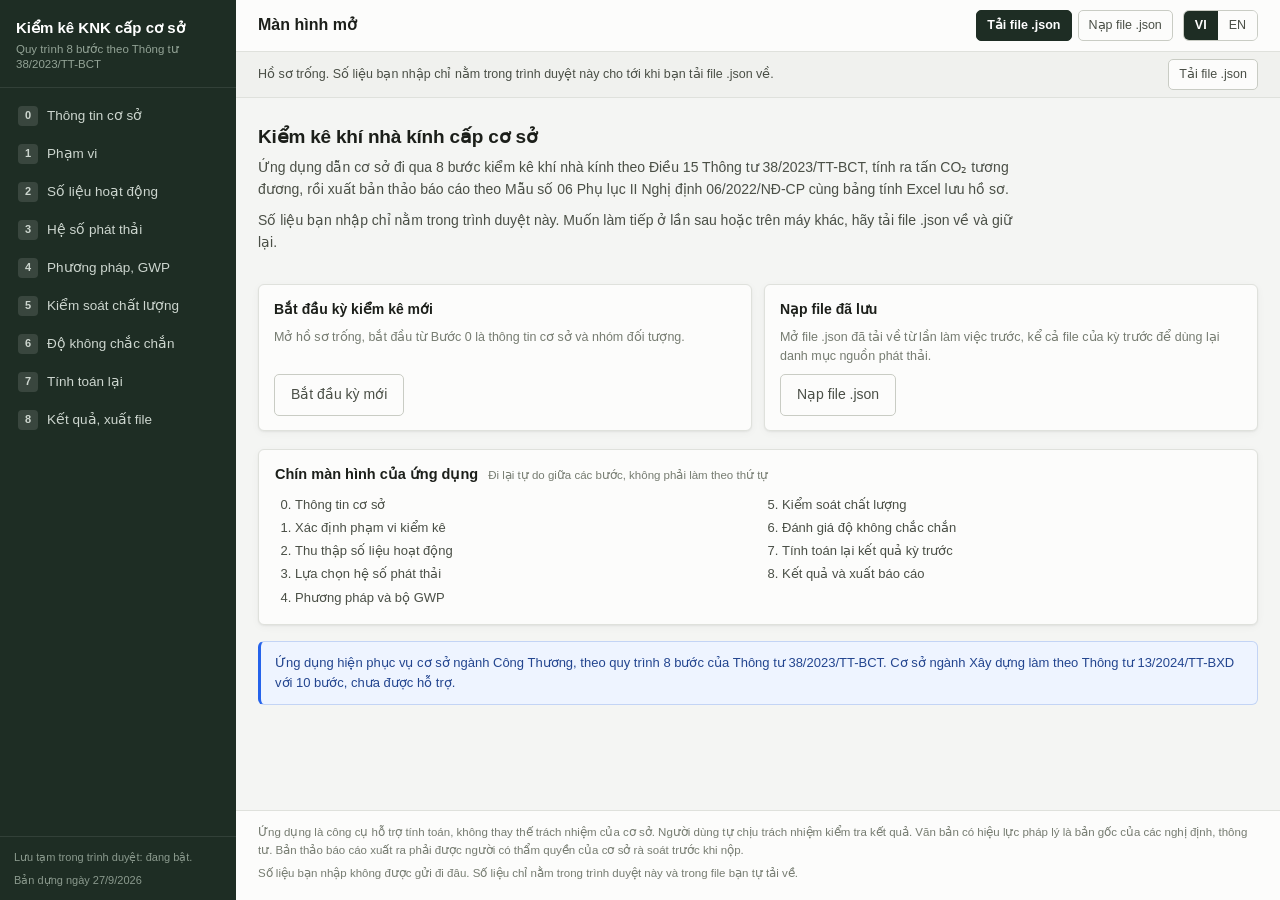
==== commit bfa7e2ce: "knk-quy-trinh: Giai đoạn 7, nối từ dashboard knk/ và thẻ trên trang chủ - Ứng dụng đọc ?phuluc=&stt=" ====
--- a/knk-quy-trinh/index.html
+++ b/knk-quy-trinh/index.html
@@ -130,6 +130,84 @@
 .qt-kv+.qt-note{margin-top:14px}
 .qt-todo{margin-top:12px;padding:10px 12px;border-radius:5px;background:var(--surface2);border:1px solid var(--line);font-size:12.5px;color:var(--ink2)}
 .qt-pager{display:flex;justify-content:space-between;gap:10px;margin-top:6px}
+/* ============ bang nhap lieu ============ */
+.qt-tbw{overflow-x:auto;border:1px solid var(--line);border-radius:var(--r);background:#fff;max-width:100%}
+table.qt-t{border-collapse:collapse;width:100%;font-size:13px}
+table.qt-t th{background:var(--surface2);text-align:left;font-weight:650;font-size:11.5px;color:var(--ink2);padding:7px 8px;border-bottom:1px solid var(--line2);vertical-align:bottom;line-height:1.35;min-width:90px}
+table.qt-t th:empty{min-width:0}
+table.qt-t th.qt-stt,table.qt-t td.qt-stt{min-width:44px;width:44px;text-align:right;color:var(--ink3)}
+table.qt-t td{padding:6px 8px;border-bottom:1px solid var(--line);vertical-align:top;line-height:1.45}
+table.qt-t td.qt-stt small{display:block;text-align:left;font-size:10.5px;line-height:1.3;margin-top:2px;min-width:104px;max-width:150px;white-space:normal}
+table.qt-t th.qt-them,table.qt-t td.qt-them{background:#f6f5ef}
+table.qt-t th.qt-them{color:#6b5d2e}
+table.qt-t tr.qt-tr-trace td{background:#fafbf9;border-bottom:1px solid var(--line2);padding:5px 8px 8px}
+table.qt-t input,table.qt-t select{width:100%;min-width:96px;border:1px solid var(--line2);border-radius:4px;padding:5px 7px;font-size:13px;background:#fff;color:var(--ink)}
+table.qt-t textarea{width:100%;min-width:140px;border:1px solid var(--line2);border-radius:4px;padding:5px 7px;font-size:13px;line-height:1.45;background:#fff;color:var(--ink);resize:vertical}
+table.qt-t input[type=checkbox],table.qt-t input[type=radio]{width:auto;min-width:0;padding:0;margin:0}
+.qt-actrow{display:inline-flex;gap:4px;flex-wrap:nowrap;align-items:center}
+table.qt-t input:focus,table.qt-t select:focus{outline:2px solid #bcd0f6;outline-offset:-1px;border-color:var(--c1)}
+table.qt-t .qt-ro{color:var(--ink);white-space:normal}
+table.qt-t .qt-calc{font-variant-numeric:tabular-nums;font-weight:600;white-space:nowrap}
+table.qt-t .qt-cellrow{display:flex;gap:5px}
+table.qt-t .qt-cellrow select{min-width:70px;width:auto}
+table.qt-t td.qt-acts{display:table-cell;white-space:nowrap;width:1%}
+input.qt-bad,textarea.qt-bad{border-color:var(--err)!important;background:var(--errbg)!important}
+.qt-trace{display:flex;flex-wrap:wrap;gap:6px 12px;align-items:center;font-size:12px;color:var(--ink3)}
+.qt-trace label{display:flex;align-items:center;gap:5px}
+.qt-trace input[type=text]{min-width:120px;width:auto;flex:1 1 150px;font-size:12px;padding:4px 6px}
+.qt-chk{display:inline-flex;align-items:center;gap:6px;font-size:13px;color:var(--ink2);cursor:pointer}
+.qt-chk input{width:auto;min-width:0;margin:0}
+.qt-legend{display:flex;flex-wrap:wrap;gap:12px;font-size:11.5px;color:var(--ink3);margin:0 0 10px}
+.qt-legend i{display:inline-block;width:12px;height:12px;border:1px solid var(--line2);vertical-align:-2px;margin-right:5px;border-radius:2px}
+.qt-tabs{display:flex;gap:6px;flex-wrap:wrap;margin:0 0 14px}
+.qt-tabs .qt-btn{padding:7px 14px;font-size:13.5px}
+.qt-tabs .qt-btn.on{background:var(--nav);border-color:var(--nav);color:#fff;font-weight:600}
+/* ============ loai nguon ============ */
+.qt-group{margin:14px 0 6px;font-size:12px;font-weight:650;color:var(--ink3);text-transform:uppercase;letter-spacing:.3px}
+.qt-loai{border:1px solid var(--line);border-radius:var(--r);padding:12px 13px;margin-bottom:10px;background:#fff;min-width:0}
+.qt-loai.khong{background:var(--surface2)}
+.qt-loai-h{display:flex;align-items:baseline;gap:8px;flex-wrap:wrap;margin-bottom:4px}
+.qt-loai-h h4{margin:0;font-size:14px;font-weight:650}
+.qt-loai>p{margin:0 0 8px;font-size:12.5px;color:var(--ink2);line-height:1.5}
+.qt-loai .qt-alert,.qt-loai .qt-info{margin:6px 0 10px;padding:8px 11px;font-size:12.5px}
+.qt-loai .qt-tbw{margin:8px 0}
+.qt-loai-f{display:flex;gap:10px;align-items:center;flex-wrap:wrap;margin-top:6px}
+.qt-chip{display:inline-block;padding:1px 8px;border-radius:9px;font-size:11px;font-weight:600;line-height:1.7;white-space:nowrap;background:#f3f2f0;color:#5c6154}
+.qt-chip.qt-cok{background:var(--okbg);color:#166534}
+.qt-chip.qt-cw{background:var(--warnbg);color:var(--warn)}
+.qt-chip.qt-cq{background:#15803d;color:#fff}
+.qt-chip.qt-cb{background:#fdf0e6;color:#8a4a12}
+.qt-radgrp{display:flex;gap:16px;flex-wrap:wrap;margin-bottom:8px}
+/* ============ he so ============ */
+.qt-hsn{margin:10px 0 4px;font-size:13px;font-weight:650;color:var(--ink)}
+table.qt-t td.qt-lock{color:var(--ink)}
+table.qt-t td.qt-lock small{display:block;color:var(--ink3);font-size:11px;line-height:1.4;margin-top:2px}
+table.qt-t tr.qt-tr-note td{background:#fffaf5;font-size:12px;color:#7a3e12;line-height:1.5;padding:6px 8px}
+table.qt-t tr.qt-tr-note td.qt-okn{background:#f7fbf8;color:#14532d}
+table.qt-t td.qt-tong-lab,table.qt-a4t td.qt-tong-lab{text-align:right}
+.qt-tong-dt{display:none}
+table.qt-t tr.qt-tr-note input{min-width:80px;width:120px;display:inline-block;margin:0 6px}
+table.qt-t tr.qt-tr-note input.qt-wide{width:300px;max-width:100%}
+/* ============ tra cuu ============ */
+.qt-kq{display:grid;gap:6px;margin-top:10px}
+.qt-kq button{display:block;width:100%;text-align:left;background:#fff;border:1px solid var(--line2);border-radius:5px;padding:8px 10px;cursor:pointer;font-size:13px;line-height:1.45;color:var(--ink)}
+.qt-kq button:hover{border-color:var(--c1)}
+.qt-kq button.on{border-color:var(--ok);background:var(--okbg)}
+.qt-kq button small{display:block;color:var(--ink3);font-size:12px}
+.qt-ct{margin-top:12px;border:1px solid var(--line);border-left:3px solid var(--ok);border-radius:var(--r);padding:11px 13px;background:#fff;font-size:13px;line-height:1.55}
+.qt-ct[hidden]{display:none}
+.qt-ct p{margin:0 0 7px}
+.qt-ct .qt-acts{margin-top:9px}
+.qt-modal{position:fixed;inset:0;z-index:80;background:rgba(20,28,22,.45);display:flex;align-items:flex-start;justify-content:center;padding:28px 16px;overflow-y:auto}
+.qt-modal[hidden]{display:none}
+.qt-dlg{background:var(--surface);border-radius:8px;box-shadow:0 12px 40px rgba(0,0,0,.25);width:min(1060px,100%);min-width:0;display:flex;flex-direction:column}
+.qt-dlg-h{display:flex;gap:10px;align-items:flex-start;padding:14px 16px 10px;border-bottom:1px solid var(--line)}
+.qt-dlg-h h3{margin:0;font-size:15px;font-weight:650;flex:1;min-width:0}
+.qt-dlg-h h3 small{display:block;font-size:12px;font-weight:400;color:var(--ink3);margin-top:3px}
+.qt-dlg-b{padding:12px 16px 16px;min-width:0}
+.qt-filt{display:flex;flex-wrap:wrap;gap:8px;align-items:flex-end;margin-bottom:10px}
+.qt-filt .qt-f{flex:1 1 170px}
+.qt-filt .qt-f.qt-q{flex:2 1 240px}
 /* ============ footer ============ */
 .qt-foot{border-top:1px solid var(--line);padding:12px 22px 18px;font-size:11.5px;color:var(--ink3);line-height:1.6;background:var(--surface)}
 .qt-foot p{margin:0;max-width:1080px}
@@ -151,6 +229,44 @@
   .qt-foot{padding:12px 16px 18px}
   .qt-kv{grid-template-columns:1fr}
   .qt-kv dt{margin-top:4px}
+}
+/* Buoc 8: xuat file, ban xem truoc Mau so 06 */
+.qt-xuat{padding:10px 0;border-bottom:1px solid var(--line)}
+.qt-xuat:last-child{border-bottom:0}
+.qt-xuat .qt-note{margin:6px 0 0}
+small.qt-fghi{display:block;color:var(--ink3);font-size:11.5px;line-height:1.45;margin-top:3px;white-space:normal}
+.qt-a4{background:#fff;border:1px solid var(--line2);box-shadow:0 1px 4px rgba(0,0,0,.06);padding:40px 48px;font-family:"Times New Roman",Times,serif;font-size:15px;line-height:1.5;color:#111;max-width:820px;margin:0 auto}
+.qt-a4-mau{text-align:right;font-weight:700}
+.qt-a4-dau{display:grid;grid-template-columns:minmax(0,4fr) minmax(0,5fr);gap:14px;text-align:center;margin-top:6px}
+.qt-a4-dau b{display:block;font-size:14px;line-height:1.35}
+.qt-a4-ke{display:block;width:36%;margin:5px auto 0;border-top:1px solid #111}
+.qt-a4-ke2{width:58%}
+.qt-a4-td{text-align:center;margin:24px 0 16px}
+.qt-a4-td b{display:block}
+.qt-a4-td .qt-a4-ke{width:18%}
+.qt-a4-muc,.qt-a4-muc2{font-weight:700;margin:12px 0 4px;text-indent:1cm}
+.qt-a4-p{margin:3px 0;text-indent:1cm;text-align:justify}
+.qt-a4-cap2{text-indent:2cm}
+.qt-a4-nho{font-style:italic;font-size:13.5px;margin:2px 0 8px;text-indent:1cm}
+.qt-a4-cap{text-align:center;font-weight:700;margin:14px 0 6px;font-size:14px}
+.qt-a4 .qt-tbw{border:0;border-radius:0}
+table.qt-a4t{border-collapse:collapse;width:100%;font-size:12.5px;line-height:1.35}
+table.qt-a4t th,table.qt-a4t td{border:1px solid #333;padding:3px 5px;vertical-align:top}
+table.qt-a4t th{background:#f2f2f2;text-align:center;font-weight:700}
+table.qt-a4t td.qt-r{text-align:right}
+table.qt-a4t td.qt-c{text-align:center}
+.qt-a4-o{background:#fff08a}
+.qt-a4-web{font-family:-apple-system,"Segoe UI",Roboto,Arial,sans-serif;font-size:12.5px;line-height:1.5;background:#eef4ff;border-left:3px solid var(--c1);padding:6px 10px;margin:8px 0;color:#23458f}
+.qt-a4-ky{margin:28px 0 0 auto;width:48%;text-align:center}
+.qt-a4-ky b{display:block}
+.qt-a4-kyten{margin-top:72px}
+@media (max-width:760px){
+  table.qt-t td.qt-tong-lab,table.qt-a4t td.qt-tong-lab{text-align:left}
+  table.qt-t td.qt-tong-lab .qt-tong-dt,table.qt-a4t td.qt-tong-lab .qt-tong-dt{display:inline}
+  table.qt-t tr.qt-tr-note .qt-note-in{position:sticky;left:8px;max-width:calc(100vw - 96px)}
+  .qt-a4{padding:18px 14px;font-size:14px}
+  .qt-a4-dau{grid-template-columns:minmax(0,1fr)}
+  .qt-a4-ky{width:auto}
 }
 @media print{ .qt-nav,.qt-acts,.qt-lang,.qt-strip,.qt-frame{display:none} .qt-app{display:block} }
 </style>
@@ -233,10 +349,11 @@
 
     <!-- ============ BUOC 0 ============ -->
     <section class="qt-pane" id="pane-buoc-0">
+      <div id="qt-tra"></div>
       <div class="qt-card">
         <div class="qt-ch"><h3 data-i="nhomh">Nhóm đối tượng</h3><span class="qt-hint" data-i="nhomhint">Khoản 4 Điều 11 Nghị định 06/2022/NĐ-CP, sửa đổi bởi Nghị định 119/2025/NĐ-CP</span></div>
         <div class="qt-cb">
-          <p data-i="nhomp">Ba nhóm có kỳ số liệu đầu tiên, nơi nộp và mốc nộp khác nhau. Chọn nhóm của cơ sở. Tra danh mục Quyết định 42/2026/QĐ-TTg và Quyết định 699/QĐ-BNNMT để gợi ý nhóm sẽ có ở bản sau.</p>
+          <p data-i="nhomp">Ba nhóm có kỳ số liệu đầu tiên, nơi nộp và mốc nộp khác nhau. Chọn nhóm của cơ sở; có thể dùng ô tra danh mục Quyết định 42/2026/QĐ-TTg và Quyết định 699/QĐ-BNNMT ở trên để được gợi ý.</p>
           <div class="qt-radios" id="qt-nhom">
             <label class="qt-radio" data-v="A"><input type="radio" name="nhom" value="A" data-f="coSo.nhom"><div><b data-i="nhomA">Nhóm A</b><span data-i="nhomAd"></span><small data-i="nhomAc"></small></div></label>
             <label class="qt-radio" data-v="B"><input type="radio" name="nhom" value="B" data-f="coSo.nhom"><div><b data-i="nhomB">Nhóm B</b><span data-i="nhomBd"></span><small data-i="nhomBc"></small></div></label>
@@ -253,6 +370,7 @@
               <label for="f-ky"><span data-i="kylab">Hai năm của kỳ số liệu</span><span class="qt-req">*</span></label>
               <select id="f-ky"></select>
               <span class="qt-help" data-i="kyhelp">Báo cáo định kỳ hai năm một lần gồm kết quả kiểm kê của hai năm liền kề năm nộp báo cáo.</span>
+              <span class="qt-warnmsg" id="w-ky"></span>
             </div>
           </div>
           <div class="qt-title-preview" id="qt-title-preview"></div>
@@ -310,15 +428,26 @@
 </main>
 </div>
 <div class="qt-toast" id="qt-toast" role="status" aria-live="polite"></div>
-<script>window.__QT_BUILD__="2026-09-26";window.__QT_DATA__={"tinh":[["Thành phố Cần Thơ","City of Cần Thơ"],["Thành phố Huế","City of Huế"],["Thành phố Hà Nội","City of Hà Nội"],["Thành phố Hải Phòng","City of Hải Phòng"],["Thành phố Hồ Chí Minh","City of Hồ Chí Minh"],["Thành phố Đà Nẵng","City of Đà Nẵng"],["Thành phố Đồng Nai","City of Đồng Nai"],["Tỉnh An Giang","An Giang province"],["Tỉnh Bắc Ninh","Bắc Ninh province"],["Tỉnh Cao Bằng","Cao Bằng province"],["Tỉnh Cà Mau","Cà Mau province"],["Tỉnh Gia Lai","Gia Lai province"],["Tỉnh Hà Tĩnh","Hà Tĩnh province"],["Tỉnh Hưng Yên","Hưng Yên province"],["Tỉnh Khánh Hòa","Khánh Hòa province"],["Tỉnh Lai Châu","Lai Châu province"],["Tỉnh Lào Cai","Lào Cai province"],["Tỉnh Lâm Đồng","Lâm Đồng province"],["Tỉnh Lạng Sơn","Lạng Sơn province"],["Tỉnh Nghệ An","Nghệ An province"],["Tỉnh Ninh Bình","Ninh Bình province"],["Tỉnh Phú Thọ","Phú Thọ province"],["Tỉnh Quảng Ngãi","Quảng Ngãi province"],["Tỉnh Quảng Ninh","Quảng Ninh province"],["Tỉnh Quảng Trị","Quảng Trị province"],["Tỉnh Sơn La","Sơn La province"],["Tỉnh Thanh Hóa","Thanh Hóa province"],["Tỉnh Thái Nguyên","Thái Nguyên province"],["Tỉnh Tuyên Quang","Tuyên Quang province"],["Tỉnh Tây Ninh","Tây Ninh province"],["Tỉnh Vĩnh Long","Vĩnh Long province"],["Tỉnh Điện Biên","Điện Biên province"],["Tỉnh Đắk Lắk","Đắk Lắk province"],["Tỉnh Đồng Tháp","Đồng Tháp province"]],"bo":[["Công Thương","Industry and Trade"],["Giao thông vận tải","Transport"],["Nông nghiệp và Môi trường","Agriculture and Environment"],["Xây dựng","Construction"]]};</script>
-<script>/* ====================== Quy trinh kiem ke KNK cap co so - app ====================== */
-(function(){
+<div id="qt-lists" hidden></div>
+<div class="qt-modal" id="qt-modal" hidden role="dialog" aria-modal="true" aria-labelledby="qt-modal-h">
+  <div class="qt-dlg">
+    <div class="qt-dlg-h"><h3 id="qt-modal-h"></h3><button class="qt-btn" type="button" data-act="dongTra" data-i="btnclose">Đóng</button></div>
+    <div class="qt-dlg-b" id="qt-modal-b"></div>
+  </div>
+</div>
+<script>window.__QT_BUILD__="2026-09-27";window.__QT_DATA__={"tinh":[["Thành phố Cần Thơ","City of Cần Thơ"],["Thành phố Huế","City of Huế"],["Thành phố Hà Nội","City of Hà Nội"],["Thành phố Hải Phòng","City of Hải Phòng"],["Thành phố Hồ Chí Minh","City of Hồ Chí Minh"],["Thành phố Đà Nẵng","City of Đà Nẵng"],["Thành phố Đồng Nai","City of Đồng Nai"],["Tỉnh An Giang","An Giang province"],["Tỉnh Bắc Ninh","Bắc Ninh province"],["Tỉnh Cao Bằng","Cao Bằng province"],["Tỉnh Cà Mau","Cà Mau province"],["Tỉnh Gia Lai","Gia Lai province"],["Tỉnh Hà Tĩnh","Hà Tĩnh province"],["Tỉnh Hưng Yên","Hưng Yên province"],["Tỉnh Khánh Hòa","Khánh Hòa province"],["Tỉnh Lai Châu","Lai Châu province"],["Tỉnh Lào Cai","Lào Cai province"],["Tỉnh Lâm Đồng","Lâm Đồng province"],["Tỉnh Lạng Sơn","Lạng Sơn province"],["Tỉnh Nghệ An","Nghệ An province"],["Tỉnh Ninh Bình","Ninh Bình province"],["Tỉnh Phú Thọ","Phú Thọ province"],["Tỉnh Quảng Ngãi","Quảng Ngãi province"],["Tỉnh Quảng Ninh","Quảng Ninh province"],["Tỉnh Quảng Trị","Quảng Trị province"],["Tỉnh Sơn La","Sơn La province"],["Tỉnh Thanh Hóa","Thanh Hóa province"],["Tỉnh Thái Nguyên","Thái Nguyên province"],["Tỉnh Tuyên Quang","Tuyên Quang province"],["Tỉnh Tây Ninh","Tây Ninh province"],["Tỉnh Vĩnh Long","Vĩnh Long province"],["Tỉnh Điện Biên","Điện Biên province"],["Tỉnh Đắk Lắk","Đắk Lắk province"],["Tỉnh Đồng Tháp","Đồng Tháp province"]],"bo":[["Công Thương","Industry and Trade"],["Giao thông vận tải","Transport"],["Nông nghiệp và Môi trường","Agriculture and Environment"],["Xây dựng","Construction"]],"nganh":["Chôn lấp hợp vệ sinh","Chế biến các loại khoáng sản","Chế biến khoáng sản","Chế biến sữa","Chế biến sữa và các sản phẩm từ sữa","Chế biến thực phẩm","Chế biến thực phẩm sữa","Chế tạo khuôn mẫu","Chế tạo khuôn đúc, sản phẩm đúc nhôm, kẽm","Chế tạo máy móc thiết bị sản xuất","Chế tạo máy móc thiết bị văn phòng","Chế tạo pin mặt trời","Chế tạo thiết bị","Cơ khí chính xác","Cơ khí, đúc","Cơ sở chế biến chất thải, phân mùn hữu cơ, tái chế","Cảng hàng không","Dệt","Dệt may","Dệt nhuộm","Dệt sợi","Dệt vải","Dệt, nhuộm","Gia công","Gia công cơ khí","Gia công cơ khí, linh kiện xe máy, ô tô","Gia công cơ khí, tráng phủ kim loại","Gia công cơ khí, xử lý và tráng phủ kim loại","Gia công cơ khí; rèn, dập, ép và cán kim loại","Gia công cơ khí; xử lý và tráng phủ kim loại","Gia công giày da","Gia công giày dép","Gia công tẩy, nhuộm khăn sợi các loại","Gia công, sản xuất liên quan đến xử lý bề mặt kim loại, nhựa","Gạch men","Gạch đất sét nung","Gạch ốp lát","Hoàn thiện dệt","Hoàn thiện sản phẩm dệt","Khai khoáng","Khai thác bauxit và sản xuất alumin","Khai thác chế biến quặng sắt","Khai thác chế biến và tuyển quặng Apatit","Khai thác cát, đá, sỏi","Khai thác dầu khí","Khai thác dầu, khí","Khai thác khoáng sản","Khai thác quặng kim loại","Khai thác quặng kim loại khác không chứa sắt","Khai thác quặng kim loại quý hiếm","Khai thác quặng kim loại đen và kim loại màu","Khai thác quặng sắt","Khai thác than","Khai thác than và sản xuất điện","Khai thác và chế biến Ferromangan","Khai thác và chế biến khoáng sản","Khai thác và thu gom than","Khai thác và thu gom than cứng","Khai thác và tuyển quặng sắt","Khai thác vàng","Khai thác đá","Khai thác đất sét","Khai thác, chế biến khoáng sản","Khai thác, tuyển quặng đồng và khoáng sản đi kèm","Kéo sợi, sản xuất sợi","Luyện bột kim loại","Luyện kim","Luyện kim - Công nghiệp nặng","Luyện, cán kéo thép","Luyện, cán, kéo thép","Lọc hóa dầu","May mặc","May mặc trang phục","May trang phục","May trang phục (trừ trang phục từ da lông thú)","Nhuộm vải","Nhuộm, in hoa các loại vải","Nhà máy nước giải khát","Năng lượng tái tạo","Rèn, dập, ép và cán kim loại","Rèn, dập, ép và cán kim loại; luyện bột kim loại","Sơ chế da, giày dép","Sơ chế kim loại, phôi","Sản Xuất Giày Dép","Sản xuất Bia","Sản xuất CO2 lỏng tinh khiết","Sản xuất Clinker, xi măng","Sản xuất Collagen","Sản xuất Cristobalite","Sản xuất Pin","Sản xuất Pin ắc quy","Sản xuất Thép","Sản xuất bao bì","Sản xuất bao bì bằng giấy, bìa","Sản xuất bao bì carton gợn sóng","Sản xuất bao bì các loại","Sản xuất bao bì giấy","Sản xuất bao bì giấy, giấy","Sản xuất bao bì in ấn","Sản xuất bao bì nhựa","Sản xuất bao bì từ giấy","Sản xuất bao bì từ giấy và bìa","Sản xuất bao bì từ nhựa","Sản xuất bao bì từ plastic","Sản xuất bao bì, túi siêu thị","Sản xuất bao bì; sản xuất sản phẩm từ plastic","Sản xuất bao cám","Sản xuất bi, bánh răng, hộp số","Sản xuất bi, bánh răng, hộp số, các bộ phận điều khiển và truyền chuyển động","Sản xuất bia","Sản xuất bia và Mạch nha ủ men bia","Sản xuất bia và mạch nha","Sản xuất bia và mạch nha ủ men","Sản xuất bia và mạch nha ủ men bia","Sản xuất bia và nước giải khát","Sản xuất bia và ủ mạch nha","Sản xuất bia, nước giải khát","Sản xuất bia, rượu, nước giải khát","Sản xuất bu lông, đai ốc, đinh vít","Sản xuất bình ắc quy chì","Sản xuất bóng đèn, thiết bị chiếu sáng","Sản xuất băng dính","Sản xuất bộ đổi nguồn, sạc nguồn điện và gia công phụ kiện","Sản xuất bột dinh dưỡng, cà phê hòa tan","Sản xuất bột giấy và giấy","Sản xuất bột giấy, giấy","Sản xuất bột giấy, giấy và bìa","Sản xuất bột mỳ","Sản xuất bột ngọt","Sản xuất bột thô","Sản xuất bột và giấy","Sản xuất cao su tổng hợp dạng nguyên sinh","Sản xuất cao su và nhựa","Sản xuất chi tiết bằng nhôm cho ô tô, xe máy","Sản xuất cháo ăn liền, mì ăn liền","Sản xuất chế biến sữa","Sản xuất chế biến than","Sản xuất chế biến viên nén sinh học","Sản xuất chế tạo khuôn mẫu","Sản xuất cà phê","Sản xuất các cấu kiện kim loại","Sản xuất các kim loại như: sắt, thép","Sản xuất các loại bánh từ bột","Sản xuất các loại dao, kéo, dụng cụ cắt gọt","Sản xuất các loại dây bện và lưới","Sản xuất các loại dây kéo, dây thun (phụ liệu trong ngành may mặc)","Sản xuất các loại dây điện","Sản xuất các loại giày","Sản xuất các loại hàng dệt","Sản xuất các loại hàng dệt khác","Sản xuất các loại hàng may mặc","Sản xuất các loại máy móc công nghiệp","Sản xuất các loại săm, lốp xe đạp, xe máy","Sản xuất các loại sợi","Sản xuất các loại sợi, các phụ phẩm của sợi","Sản xuất các sản phẩm dệt","Sản xuất các sản phẩm dệt, nhuộm","Sản xuất các sản phẩm dệt, nhuộm, may mặc","Sản xuất các sản phẩm giấy và bìa","Sản xuất các sản phẩm khác từ giấy và bìa","Sản xuất các sản phẩm may mặc","Sản xuất các sản phẩm nhựa","Sản xuất các sản phẩm thép","Sản xuất các sản phẩm từ cao su","Sản xuất các sản phẩm từ cao su và nhựa","Sản xuất các sản phẩm từ cao su và nhựa các loại","Sản xuất các sản phẩm từ cao su, nhựa","Sản xuất các sản phẩm từ giấy và bìa","Sản xuất các sản phẩm từ kim loại","Sản xuất các sản phẩm từ nhựa","Sản xuất các sản phẩm từ sợi","Sản xuất các sản phẩm từ thép","Sản xuất các thiết bị điện khác","Sản xuất cáp thép không gỉ","Sản xuất cây lau nhà, khăn lau đa năng","Sản xuất công nghiệp","Sản xuất công nghiệp (hoạt động quản lý, điều hành)","Sản xuất công nghiệp (khai thác và chế biến quặng sắt)","Sản xuất cơ khí","Sản xuất cấu kiện kim loại","Sản xuất cỏ nhân tạo, thảm cỏ nhân tạo","Sản xuất cồn","Sản xuất da","Sản xuất da tổng hợp PU, nhựa trang trí cho giày","Sản xuất da, giày dép","Sản xuất dao kéo, dụng cụ cầm tay","Sản xuất dao kéo, dụng cụ cầm tay và đồ kim loại thông dụng","Sản xuất dao kéo, đồ kim loại","Sản xuất dây dẫn","Sản xuất dây khóa kéo","Sản xuất dây kim loại","Sản xuất dây lưới thép","Sản xuất dây điện tử, đồng","Sản xuất dăm gỗ","Sản xuất dầu khí","Sản xuất dầu mè, dầu tía tô","Sản xuất dầu mỏ tinh chế, hóa chất cơ bản","Sản xuất dầu thực vật","Sản xuất dầu đậu nành","Sản xuất dầu, bơ thực vật","Sản xuất dầu, mỡ động, thực vật","Sản xuất dầu, mỡ động, thực vật; thu mua và chế biến nông sản thực phẩm","Sản xuất dệt","Sản xuất dụng cụ cầm tay","Sản xuất dụng cụ cầm tay chạy bằng mô tơ hoặc khí nén","Sản xuất dụng cụ quang học","Sản xuất gang thép","Sản xuất gang đúc, phôi thép","Sản xuất giày","Sản xuất giày các loại","Sản xuất giày da","Sản xuất giày dép","Sản xuất giày thể thao","Sản xuất giày xuất khẩu","Sản xuất giày, da các loại","Sản xuất giày, dép","Sản xuất giấy","Sản xuất giấy bao bì","Sản xuất giấy bao bì cứng cao cấp","Sản xuất giấy bao bì, giấy bao gói","Sản xuất giấy cuộn công nghiệp và bao bì carton","Sản xuất giấy kraft, bao bì","Sản xuất giấy nhãn và bìa nhãn","Sản xuất giấy nhăn, bìa nhăn, bao bì","Sản xuất giấy nhăn, bìa nhăn, bao bì từ giấy và bìa","Sản xuất giấy tissue cuộn lớn và gỗ dán","Sản xuất giấy và sản phẩm từ giấy","Sản xuất giấy vệ sinh","Sản xuất giấy, bao bì","Sản xuất giấy, bột giấy, bìa","Sản xuất găng tay","Sản xuất găng tay bảo hộ lao động","Sản xuất gạch","Sản xuất gạch gốm ốp lát","Sản xuất gạch men","Sản xuất gạch men và gạch ốp tường","Sản xuất gạch ốp lát","Sản xuất gạch ốp, lát cao cấp","Sản xuất gốm","Sản xuất hoá chất cơ bản","Sản xuất hàng dệt","Sản xuất hàng dệt khác","Sản xuất hàng dệt may","Sản xuất hàng dệt sẵn","Sản xuất hàng dệt sẵn (trừ trang phục)","Sản xuất hàng may mặc","Sản xuất hàng may mặc; sản xuất vải dệt","Sản xuất hóa chất","Sản xuất hóa chất cơ bản","Sản xuất hóa chất cơ bản khác","Sản xuất hóa chất hữu cơ cơ bản khác","Sản xuất hóa chất vô cơ cơ bản","Sản xuất hóa chất, phân bón","Sản xuất hóa chất, vật liệu nổ","Sản xuất hạt nhựa PC, ABS","Sản xuất hạt nhựa và các phụ gia hạt nhựa.","Sản xuất hợp kim","Sản xuất kem","Sản xuất keo dán trong công nghiệp chế biến gỗ","Sản xuất khung tivi","Sản xuất khuôn giày, linh kiện khuôn giày","Sản xuất khuôn mẫu","Sản xuất khuôn và các sản phẩm từ kim loại","Sản xuất khác","Sản xuất khí","Sản xuất khí công nghiệp","Sản xuất khí hoá lỏng","Sản xuất khí đốt, phân phối nhiên liệu khí","Sản xuất kim loại","Sản xuất kim loại màu","Sản xuất kim loại màu và kim loại quý","Sản xuất kim loại ngũ kim","Sản xuất kim loại quý","Sản xuất kim loại quý và kim loại màu","Sản xuất kim máy may, kim đan và kim dệt","Sản xuất kinh doanh bia, rượu, nước giải khát","Sản xuất kinh doanh các loại đèn LED, khuôn mẫu","Sản xuất kinh doanh hàng may mặc","Sản xuất kinh doanh sợi, vải","Sản xuất kính xây dựng","Sản xuất linh kiện phụ tùng ô tô","Sản xuất linh kiện xe ô tô, xe máy","Sản xuất linh kiện ô tô","Sản xuất linh kiện, phụ tùng giảm sóc ô tô, xe máy","Sản xuất linh kiện, phụ tùng xe máy","Sản xuất linh kiện, phụ tùng ô tô","Sản xuất lon nhôm 2 mảnh và nút khoén","Sản xuất lót giày, đế nhựa","Sản xuất lắp ráp sản phẩm điện gia dụng","Sản xuất lắp ráp xe mô tô, xe gắn máy Yamaha","Sản xuất lắp ráp ô tô","Sản xuất lốp","Sản xuất lốp ô tô","Sản xuất lốp, săm","Sản xuất may mặc","Sản xuất men frit","Sản xuất motor loại nhỏ","Sản xuất màng PET và may mặc, thiết bị bảo hộ","Sản xuất màng, khăn giấy","Sản xuất máy bay, tàu vũ trụ","Sản xuất máy bơm, máy nén, vòi và van","Sản xuất máy bơm, máy nén, vòi và van khác","Sản xuất máy cho ngành dệt, may và da","Sản xuất máy chuyên dụng","Sản xuất máy chuyên dụng khác","Sản xuất máy chế biến thực phẩm, đồ uống và thuốc lá","Sản xuất máy giặt, tủ lạnh","Sản xuất máy hút bụi","Sản xuất máy khai thác mỏ và xây dựng","Sản xuất máy luyện kim","Sản xuất máy móc thiết bị","Sản xuất máy móc và thiết bị văn phòng","Sản xuất máy nông nghiệp và lâm nghiệp","Sản xuất máy thông dụng khác","Sản xuất mì ống, mì sợi và sản phẩm tương tự","Sản xuất mì ống, mỳ sợi","Sản xuất mì ống, mỳ sợi và sản phẩm tương tự","Sản xuất món ăn chế biến sẵn","Sản xuất món ăn, thức ăn chế biến sẵn","Sản xuất mô tơ, máy phát","Sản xuất mô tơ, máy phát điện","Sản xuất mô tơ, máy phát, biến thế điện, thiết bị phân phối và điều khiển điện","Sản xuất mô tơ, máy phát, thiết bị phân phối và điều khiển","Sản xuất mủ từ cao su","Sản xuất mỹ phẩm, tẩy rửa","Sản xuất mỹ phẩm, xà phòng, chất tẩy rửa","Sản xuất nguyên liệu giấy","Sản xuất nguồn điện, thiết bị điện gia dụng","Sản xuất nhiên liệu sinh học rắn","Sản xuất nhôm sợi","Sản xuất nhôm định hình","Sản xuất nhựa","Sản xuất nhựa tổng hợp","Sản xuất nước giải khát","Sản xuất nước giải khát, sữa và sản phẩm từ sữa","Sản xuất nước khoáng, nước tinh khiết đóng chai","Sản xuất nước uống tinh khiết, các loại nước giải khát từ sữa, cà phê","Sản xuất nước ép từ rau quả","Sản xuất nến","Sản xuất phân bón","Sản xuất phân bón và hợp chất ni tơ","Sản xuất phân bón và hợp chất nitơ","Sản xuất phân bón, hóa chất","Sản xuất phôi chai PET và chai PET","Sản xuất phôi thép","Sản xuất phụ kiện, thiết bị điện","Sản xuất phụ liệu may mặc, giày dép","Sản xuất phụ tùng","Sản xuất phụ tùng cho xe có động cơ","Sản xuất phụ tùng và bộ phận phụ trợ cho xe có động cơ","Sản xuất phụ tùng và bộ phận phụ trợ cho xe có động cơ và động cơ xe","Sản xuất phụ tùng và bộ phận phụ trợ cho xe ô tô","Sản xuất phụ tùng và bộ phận phụ trợ cho xe ô tô và xe có động cơ khác","Sản xuất phụ tùng xe","Sản xuất phụ tùng xe máy","Sản xuất phụ tùng xe máy, ô tô","Sản xuất phụ tùng xe ô tô, gắn máy","Sản xuất phụ tùng ô tô","Sản xuất phụ tùng ô tô, thiết bị máy công nghiệp","Sản xuất phụ tùng ô tô, xe máy","Sản xuất pin","Sản xuất pin và ắc quy","Sản xuất plastic","Sản xuất plastic nguyên sinh","Sản xuất plastic và cao su tổng hợp dạng nguyên sinh","Sản xuất polyester PET Chip; Sản xuất sợi nhân tạo","Sản xuất quần Jeans","Sản xuất rượu vang","Sản xuất supe lân và NPK các loại","Sản xuất sàn tre, sàn composite","Sản xuất săm lốp xe máy, xe đạp","Sản xuất săm, lốp cao su","Sản xuất săm, lốp cao su; đắp và tái chế lốp cao su","Sản xuất sơn, mực in","Sản xuất sơn, vec ni và mực in","Sản xuất sản phẩm bao bì","Sản xuất sản phẩm bằng kim loại","Sản xuất sản phẩm bọt xốp","Sản xuất sản phẩm cao su","Sản xuất sản phẩm cơ khí","Sản xuất sản phẩm da thời trang cao cấp","Sản xuất sản phẩm dệt","Sản xuất sản phẩm dệt, may","Sản xuất sản phẩm hóa chất","Sản xuất sản phẩm hóa chất khác","Sản xuất sản phẩm khác bằng kim loại","Sản xuất sản phẩm khác còn lại bằng kim loại","Sản xuất sản phẩm khác từ cao su","Sản xuất sản phẩm khác từ nhựa","Sản xuất sản phẩm khác từ plastic","Sản xuất sản phẩm kim loại","Sản xuất sản phẩm kim loại; sản xuất bao bì kim loại","Sản xuất sản phẩm liên quan đến ngành giấy","Sản xuất sản phẩm nhựa","Sản xuất sản phẩm plastic","Sản xuất sản phẩm thuốc lá","Sản xuất sản phẩm thép không gỉ","Sản xuất sản phẩm từ Plastic","Sản xuất sản phẩm từ cao su","Sản xuất sản phẩm từ cao su và nhựa","Sản xuất sản phẩm từ cao su và nhựa.","Sản xuất sản phẩm từ cao su và nhựa; sản xuất đồ chơi, trò chơi","Sản xuất sản phẩm từ chất dẻo","Sản xuất sản phẩm từ giấy","Sản xuất sản phẩm từ giấy và bìa","Sản xuất sản phẩm từ kim loại","Sản xuất sản phẩm từ kim loại đúc sẵn","Sản xuất sản phẩm từ nhựa","Sản xuất sản phẩm từ plastic","Sản xuất sản phẩm từ plastic (nhựa)","Sản xuất sản phẩm điện dân dụng","Sản xuất sản phẩm điện tử","Sản xuất sản phẩm điện tử dân dụng","Sản xuất sản phẩm đồ chơi thông minh","Sản xuất sắt thép","Sản xuất sắt thép không hợp kim dạng thỏi đúc","Sản xuất sắt, thép","Sản xuất sắt, thép và điện","Sản xuất sắt, thép, gang","Sản xuất sắt, thép, kim loại màu","Sản xuất sắt, thép, kim màu","Sản xuất sợi","Sản xuất sợi bông","Sản xuất sợi chỉ","Sản xuất sợi các loại","Sản xuất sợi dệt may","Sản xuất sợi nhân tạo","Sản xuất sợi, dệt","Sản xuất sợi, dệt vải","Sản xuất sợi, dệt vải và hoàn thiện","Sản xuất sợi, dệt vải và hoàn thiện sản phẩm dệt","Sản xuất sợi, vải dệt","Sản xuất sợi, vải dệt thoi","Sản xuất sứ vệ sinh cao cấp","Sản xuất sữa","Sản xuất than cốc","Sản xuất thiết bị chiếu sáng","Sản xuất thiết bị dây dẫn điện","Sản xuất thiết bị dây dẫn điện các loại","Sản xuất thiết bị dụng cụ điện","Sản xuất thiết bị gia dụng","Sản xuất thiết bị ngoại vi","Sản xuất thiết bị quang học","Sản xuất thiết bị và công cụ sản xuất cho ngành dệt","Sản xuất thiết bị và dụng cụ quang học","Sản xuất thiết bị vận tải","Sản xuất thiết bị âm học","Sản xuất thiết bị điện","Sản xuất thiết bị điện chiếu sáng","Sản xuất thiết bị điện khác","Sản xuất thiết bị điện tử","Sản xuất thiết bị, dụng cụ điện","Sản xuất thuốc lá","Sản xuất thuốc lá các loại","Sản xuất thép","Sản xuất thép (luyện và cán thép)","Sản xuất thép các loại","Sản xuất thép dự ứng lực các loại","Sản xuất thép, bao gồm khai thác, chế biến sắt thép và sản xuất các sản phẩm thép, thép","Sản xuất thùng carton, giấy bao bì","Sản xuất thùng giấy carton từ giấy cuộn","Sản xuất thùng, bể chứa bằng kim loại","Sản xuất thùng, bể chứa và dụng cụ chứa đựng bằng kim loại","Sản xuất thạch cao","Sản xuất thảm xốp","Sản xuất thảm, chăn, đệm","Sản xuất thấu kính","Sản xuất thủy sản đông lạnh xuất khẩu","Sản xuất thủy tinh","Sản xuất thủy tinh và sản phẩm từ thủy tinh","Sản xuất thực phẩm","Sản xuất thực phẩm khác","Sản xuất thực phẩm sữa uống lên men","Sản xuất tinh bột","Sản xuất tinh bột sắn","Sản xuất tinh bột và các sản phẩm từ tinh bột","Sản xuất trang phục","Sản xuất trang phục dệt kim, đan móc","Sản xuất trang phục thể thao","Sản xuất trang phục, nhuộm da","Sản xuất trang trí nội thất bằng nhựa","Sản xuất tôn mạ kẽm, mạ màu, tôn mạ hợp kim nhôm kẽm","Sản xuất tôn thép mạ kẽm, mạ màu, thép cán nguội","Sản xuất túi chất dẻo","Sản xuất túi xách","Sản xuất tấm lót giày EVA, đế nhựa","Sản xuất tấm nhựa","Sản xuất tấm pin năng lượng mặt trời","Sản xuất tất dệt kim","Sản xuất tủ bếp","Sản xuất vali, túi xách","Sản xuất vali, túi xách và các loại tương tự, sản xuất yên đệm","Sản xuất vali, túi xách, yên đệm và giày dép","Sản xuất viên nén gỗ","Sản xuất viên nén gỗ sinh học","Sản xuất viên nén năng lượng","Sản xuất viên nén từ phế phẩm","Sản xuất và chiết nạp khí thiên nhiên","Sản xuất và chế biến thực phẩm","Sản xuất và chế tác sắt, thép","Sản xuất và gia công các loại van, vòi nước","Sản xuất và gia công các sản phẩm cơ kim khí","Sản xuất và gia công da bán thành phẩm","Sản xuất và gia công da từ da bán thành phẩm","Sản xuất và gia công giày, dép các loại","Sản xuất và gia công giường, tủ, bàn, ghế gỗ","Sản xuất và gia công gỗ ván các loại","Sản xuất và gia công vỏ ruột xe các loại","Sản xuất và kinh doanh (mua bán) các sản phẩm nhựa, bao bì nhựa","Sản xuất và kinh doanh sản phẩm thuốc lá","Sản xuất và lắp ráp vật dụng nội thất, phụ kiện","Sản xuất và lắp ráp xe bus","Sản xuất và phân phối các sản phẩm hạt nhựa tái sinh PP, PE, PS","Sản xuất và đóng gói pin","Sản xuất ván MDF và Veneer gỗ","Sản xuất ván công nghiệp","Sản xuất ván nhân tạo các loại","Sản xuất văn phòng phẩm thiết bị văn phòng","Sản xuất văn phòng phẩm, sản phẩm nhựa","Sản xuất vải","Sản xuất vải dệt","Sản xuất vải dệt kim","Sản xuất vải dệt kim, không dệt","Sản xuất vải dệt kim, vải đan móc","Sản xuất vải dệt kim, vải đan móc và vải không dệt khác","Sản xuất vải dệt thoi","Sản xuất vải dệt thoi, dệt kim","Sản xuất vải dệt thoi, vải dệt nhuộm","Sản xuất vải không dệt","Sản xuất vải không dệt, vải lưới","Sản xuất vải mành làm lốp xe và vải địa kỹ thuật không dệt","Sản xuất vải mành polyester và vải mành nylon","Sản xuất vải, dây nhựa","Sản xuất vật liệu từ đất sét","Sản xuất vật liệu xây dựng","Sản xuất vật liệu xây dựng từ đất sét","Sản xuất vỏ bao bì kim loại","Sản xuất vỏ lon","Sản xuất vỏ nhựa","Sản xuất vỏ nhựa cao cấp","Sản xuất xe có động cơ","Sản xuất xe có động cơ, rơ móoc","Sản xuất xe có động cơ, rơ-moóc","Sản xuất xe ô tô và xe có động cơ khác","Sản xuất xe đạp và xe cho người tàn tật","Sản xuất xi măng","Sản xuất xi măng, vôi và thạch cao","Sản xuất xi măng, vôi và thạch cao.","Sản xuất xơ Polyester từ nhựa tái chế","Sản xuất xơ polyeste","Sản xuất xơ sợi Polyester","Sản xuất ô tô","Sản xuất ô tô và xe có động cơ khác","Sản xuất ô tô, xe máy","Sản xuất ăng ten, bộ lọc","Sản xuất điện","Sản xuất điện năng","Sản xuất điện tử","Sản xuất điện tử dân dụng","Sản xuất đường","Sản xuất đường mía","Sản xuất đầu lọc thuốc lá","Sản xuất đế giày","Sản xuất đế giày, dép","Sản xuất đồ dùng bằng thép không gỉ","Sản xuất đồ dùng khác cho gia đình","Sản xuất đồ gia dụng gang","Sản xuất đồ gia dụng kim loại","Sản xuất đồ giả kim hoàn","Sản xuất đồ nội - ngoại thất từ gỗ và kim loại đan nhựa giả mây","Sản xuất đồ nội thất","Sản xuất đồ uống","Sản xuất đồ uống giải khát, thực phẩm","Sản xuất đồ uống không cồn","Sản xuất đồ uống không cồn, nước khoáng","Sản xuất đồ điện dân dụng","Sản xuất động cơ","Sản xuất động cơ xoay chiều khác, một pha","Sản xuất động cơ điện, tuabin khí","Sản xuất ắc quy","Sản xuất ắc quy axit chì","Sản xuất ống nhựa","Sản xuất ống thép","Sản xuất ống tôn, ống thép, tôn cuộn","Sản xuất ống đồng","Sản xuất, chế biến dầu mỏ","Sản xuất, chế biến đá","Sản xuất, gia công chảo, xoong nhôm","Sản xuất, gia công các phụ kiện liên quan đến giày (đế giày...)","Sản xuất, gia công các sản phẩm từ plastic","Sản xuất, gia công dệt nhuộm vải","Sản xuất, gia công khuôn bằng kim loại","Sản xuất, gia công khuôn mẫu và các chi tiết bằng kim loại","Sản xuất, gia công sản phẩm dệt may","Sản xuất, gia công và lắp ráp các chi tiết nhựa cao cấp","Sản xuất, gia công vải","Sản xuất, gia công đế giày, miếng lót giày, may mặc","Sản xuất, gia công đồ dùng nhà bếp","Sản xuất, kinh doanh khuôn mẫu và các sản phẩm nhựa công nghiệp","Sản xuất, kinh doanh sắt thép","Sản xuất, kinh doanh sợi và sản phẩm may mặc","Sản xuất, phân phối các loại Inox","Sản xuất, phân phối hơi nước","Sản xuất, tiếp thị và phân phối các loại bia và kinh doanh nước giải khát","Sản xuất, truyền tải và phân phối điện","Sợi lông cừu","Sợi, dệt vải, vận tải","Sợi, dệt, nhuộm, may","Thu gom, vận chuyển, tàng trữ và chế biến khí và sản phẩm khí","Thu gom, xử lý chất thải rắn, nước thải","Thuộc da, sản xuất vali, giày dép","Thuộc, sơ chế da","Thuộc, sơ chế da, giày dép","Thuộc, sơ chế da, sản xuất giày dép","Thuộc, sơ chế da; sơ chế và nhuộm da lông thú","Thuộc, sơ chế da; sản xuất giày dép","Tinh chế nguyên liệu đất hiếm","Trung tâm thương mại","Tòa nhà","Tòa nhà Thương mại","Tòa nhà thương mại","Vận tải hàng hóa","Vận tải hàng hóa thủy nội địa","Vận tải hàng hóa đường bộ","Vận tải hàng hóa, hành khách","Vận tải hàng hóa, hành khách đường hàng không","Vận tải hàng không","Vận tải hành khách thủy nội địa","Vận tải hành khách ven biển, vận tải hàng hóa","Vận tải thủy","Vật liệu xây dựng","Xử lý chất thải","Xử lý chất thải rắn sinh hoạt","Xử lý rác","Xử lý rác (đốt phát điện)","Xử lý rác thải sinh hoạt, công nghiệp, sản xuất điện (điện rác)","Xử lý và tiêu hủy chất thải rắn","Xử lý và tiêu hủy rác thải không độc hại","Xử lý và tiêu hủy rác thải không độc hại (Sản xuất phân bón)","Xử lý và tiêu hủy rác thải độc hại","Xử lý và tái chế rác thải sinh hoạt","sản xuất giấy","sản xuất sợi dệt vải","Điện & Điện tử","Điện tử dân dụng","Đúc kim loại màu","Đúc kim loại, linh kiện","Đúc sắt thép","Đúc sắt, thép","Đúc thép","Đốt không thu hồi năng lượng"],"cs":[["II",0,1,"Công ty Cổ phần gang thép Cao Bằng","Số 52, phố Kim Đồng, phường Thục Phán, tỉnh Cao Bằng",207,9,1],["II",0,2,"Công ty TNHH CKC","Xóm Lạng Cá, xã Bảo Lâm, tỉnh Cao Bằng",62,9,0],["II",0,3,"Công ty Cổ phần khoáng sản Nikko Việt Nam","Xóm Lũng Sặp, xã Trà Lĩnh, tỉnh Cao Bằng",54,9,0],["II",0,4,"Công ty Cổ phần hợp kim sắt Sông Giang","Km 11, xã Nguyễn Huệ, tỉnh Cao Bằng",418,9,1],["II",0,5,"Công ty Cổ phần Khoáng sản Tấn Phát","Thôn Hát Thín, xã Nguyễn Huệ, tỉnh Cao Bằng",62,9,0],["II",0,6,"Nhà máy thủy điện Lai Châu","Xã Nậm Hàng, tỉnh Lai Châu",555,15,0],["II",0,7,"Nhà máy thủy điện Huội Quảng","Xã Than Uyên, tỉnh Lai Châu",555,15,0],["II",0,8,"Công ty Cổ phần Phốt pho Việt Nam","Khu công nghiệp Tằng Loỏng, xã Tằng Loỏng, tỉnh Lào Cai",247,16,0],["II",0,9,"Công ty Cổ phần Phốt pho vàng Lào Cai","Khu công nghiệp Tằng Loỏng, xã Tằng Loỏng, tỉnh Lào Cai",247,16,0],["II",0,10,"Công ty Cổ phần DAP số 2-VINACHEM","Khu công nghiệp Tằng Loỏng, xã Tằng Loỏng, tỉnh Lào Cai",247,16,0],["II",0,11,"Công ty mỏ tuyển đồng Sin Quyền Lào Cai - VIMICO","Xã Bát Xát, tỉnh Lào Cai",63,16,0],["II",0,12,"Công ty TNHH Apatit Việt Nam","Đại lộ Trần Hưng Đạo, tổ 19 Bắc Cường, phường Cam Đường, tỉnh Lào Cai",42,16,0],["II",0,13,"Công ty luyện đồng Lào Cai - VIMICO","Nhà máy 1: Khu công nghiệp Tằng Loỏng, xã Tằng Loỏng, tỉnh Lào Cai và Nhà máy 2: Thôn Tân Hồng, xã Bát Xát, tỉnh Lào Cai",269,16,0],["II",0,14,"Công ty Cổ phần Khoáng sản 3-Vimico","Phường Duyên Hải, tỉnh Lào Cai",58,16,0],["II",0,15,"Công ty TNHH phốt pho vàng Việt Nam","Khu công nghiệp Tằng Loỏng, xã Tằng Loỏng, tỉnh Lào Cai",247,16,0],["II",0,16,"Công ty TNHH Đông Nam Á Lào Cai","Khu công nghiệp Tằng Loỏng, xã Tằng Loỏng, tỉnh Lào Cai",247,16,0],["II",0,17,"Công ty Cổ phần hóa chất Đức Giang Lào Cai","Khu công nghiệp Tằng Loỏng, xã Tằng Loỏng, tỉnh Lào Cai",247,16,0],["II",0,18,"Công ty Cổ phần khoáng sản Red Stone","Khu công nghiệp phía Nam, phường Văn Phú, tỉnh Lào Cai",407,16,0],["II",0,19,"Công ty Cổ phần khai khoáng Minh Đức","Xã Lương Thịnh, tỉnh Lào Cai",41,16,0],["II",0,20,"Công ty Cổ phần Khoáng sản và Bao bì Mailands","Khu công nghiệp Phía Nam, phường Văn Phú, tỉnh Lào Cai",408,16,0],["II",0,21,"Công ty Cổ phần Nhựa Châu Âu Yên Bái","Khu công nghiệp Phía Nam, phường Văn Phú, tỉnh Lào Cai",255,16,0],["II",0,22,"Công ty Cổ phần lâm nông sản thực phẩm Yên Bái","Số 279, đường Nguyễn Phúc, phường Yên Bái, tỉnh Lào Cai",126,16,0],["II",0,23,"Công ty TNHH MTV Supe Lân APROMACO Lào Cai","Khu công nghiệp Tằng Loỏng, xã Tằng Loỏng, tỉnh Lào Cai",368,16,0],["II",0,24,"Công ty TNHH Khoáng Sản Và Luyện Kim Việt Trung","Khu công nghiệp Tằng Loỏng, xã Tằng Loỏng, tỉnh Lào Cai",418,16,1],["II",0,25,"Công ty Cổ Phần Dịch Vụ Năng Lượng SBM","Thôn Cù 1, xã Gia Phú, tỉnh Lào Cai",604,16,0],["II",0,26,"Công ty Nhiệt điện Na Dương - TKV","Thôn 4, xã Na Dương, tỉnh Lạng Sơn",556,18,1],["II",0,27,"Công ty Than Na Dương - VVMI","Thôn 4, xã Na Dương, tỉnh Lạng Sơn",57,18,0],["II",0,28,"Công ty TNHH Công nghệ Luyện Kim Vicmet Việt Nam","Thôn Tân Hoa, xã Hữu Lũng, tỉnh Lạng Sơn",256,18,0],["II",0,29,"Công ty TNHH Tessellation Hòa Bình","Khu công nghiệp Lương Sơn, xã Lương Sơn, tỉnh Phú Thọ",428,21,0],["II",0,30,"Công ty TNHH Almine Việt Nam","Khu công nghiệp Lương Sơn, xã Lương Sơn, tỉnh Phú Thọ",329,21,0],["II",0,31,"Công ty TNHH Nghiên cứu kỹ thuật R VN","Tổ 9, phường Hòa Bình, tỉnh Phú Thọ",466,21,0],["II",0,32,"Công ty TNHH Tai Ryong Việt Nam","Lô số 8, Khu công nghiệp Thụy Vân, phường Nông Trang, tỉnh Phú Thọ",37,21,0],["II",0,33,"Công ty TNHH Dệt Phú Thọ","Lô số 4, Khu công nghiệp Thụy Vân, phường Nông Trang, tỉnh Phú Thọ",421,21,0],["II",0,34,"Công ty TNHH MTV Pang Rim Neotex","Phường Thanh Miếu, tỉnh Phú Thọ",37,21,0],["II",0,35,"Công ty CP Giấy Việt Trì","Phường Thanh Miếu, tỉnh Phú Thọ",130,21,0],["II",0,36,"Tổng công ty Giấy Việt Nam","Xã Phù Ninh, tỉnh Phú Thọ",125,21,0],["II",0,37,"Công ty CP Đông Á","Khu 9, xã Phù Ninh, tỉnh Phú Thọ",247,21,0],["II",0,38,"CP supe phốt phát và hóa chất Lâm Thao","Xã Lâm Thao, tỉnh Phú Thọ",342,21,0],["II",0,39,"Công ty CP hóa chất Việt Trì","Phường Thanh Miếu, tỉnh Phú Thọ",247,21,0],["II",0,40,"CN Công ty khoáng sản Thăng Long","Xóm Vì, xã Khả Cửu, tỉnh Phú Thọ",46,21,0],["II",0,41,"Công ty TNHH Fabinno Vina","Xã Liên Minh, tỉnh Phú Thọ",394,21,0],["II",0,42,"Công ty TNHH Shillim Việt Nam","Phường Nông Trang, tỉnh Phú Thọ",240,21,0],["II",0,43,"Công ty CP Ksa Polymer Hà Nội","Khu công nghiệp Thụy Vân, phường Nông Trang, tỉnh Phú Thọ",532,21,0],["II",0,44,"Công ty TNHH Công nghệ Cosmos 1","Lô 9, Khu công nghiệp Thụy Vân, phường Nông Trang, tỉnh Phú Thọ",282,21,0],["II",0,45,"Công ty TNHH Daesang Việt Nam","Lô B8, Khu công nghiệp Thụy Vân, phường Nông Trang, tỉnh Phú Thọ",128,21,0],["II",0,46,"Công ty TNHH Thụ Ngọc Hằng","Xã Tề Lỗ, tỉnh Phú Thọ",647,21,0],["II",0,47,"Công ty TNHH Geotech Việt Nam","Cụm công nghiệp Hương Canh, xã Bình Nguyên, tỉnh Phú Thọ",421,21,0],["II",0,48,"Công ty TNHH Piaggio Việt Nam","Khu công nghiệp Bình Xuyên, xã Xuân Lãng, tỉnh Phú Thọ",12,21,0],["II",0,49,"Công ty TNHH Hitachi Astemo Vĩnh Phúc","Xã Bình Nguyên, tỉnh Phú Thọ",378,21,0],["II",0,50,"Công ty CP Sản xuất Thép Việt Đức","Khu công nghiệp Bình Xuyên, xã Xuân Lãng, tỉnh Phú Thọ",390,21,0],["II",0,51,"Công ty CP Ống thép Việt-Đức VG Pipe","Khu công nghiệp Bình Xuyên, xã Xuân Lãng, tỉnh Phú Thọ",390,21,0],["II",0,52,"Công ty Honda Việt Nam","Phường Phúc Thắng, tỉnh Phú Thọ",12,21,0],["II",0,53,"Công ty ô tô Toyota Việt Nam","Phường Phúc Thắng, tỉnh Phú Thọ",12,21,0],["II",0,54,"Công ty TNHH Power Logics Vina","Khu công nghiệp Khai Quang, phường Vĩnh Phúc, tỉnh Phú Thọ",436,21,0],["II",0,55,"Công ty TNHH chính xác Việt Nam 1","Khu công nghiệp Khai Quang, phường Vĩnh Phúc, tỉnh Phú Thọ",390,21,0],["II",0,56,"Công ty HH Rèn dập VietSheng","Khu công nghiệp Khai Quang, phường Vĩnh Phúc, tỉnh Phú Thọ",390,21,0],["II",0,57,"Công ty TNHH UJU Vina","Khu công nghiệp Khai Quang, phường Vĩnh Phúc, tỉnh Phú Thọ",447,21,0],["II",0,58,"Công ty CP TM và SX Khải Thành.","Xã Tam Hồng, tỉnh Phú Thọ",132,21,0],["II",0,59,"Công ty CP thép Trường Biện","Xã Tề Lỗ, tỉnh Phú Thọ",268,21,0],["II",0,60,"Công ty CP Công Nghiệp Việt Nam","Xã Tề Lỗ, tỉnh Phú Thọ",390,21,0],["II",0,61,"Công ty TNHH Thương Mại Khánh Dư","Thôn Đồng Lạc, xã Yên Lập, tỉnh Phú Thọ",268,21,0],["II",0,62,"Công ty TNHH Thép Việt Nga","Xã Tề Lỗ, tỉnh Phú Thọ",416,21,1],["II",0,63,"Công ty TNHH Kohsei Multipack VN","Khu công nghiệp Bình Xuyên, xã Xuân Lãng, tỉnh Phú Thọ",483,21,0],["II",0,64,"Công ty TNHH Tipack Việt Nam","Khu công nghiệp Bình Xuyên, xã Xuân Lãng, tỉnh Phú Thọ",394,21,0],["II",0,65,"Công ty TNHH Krico","Khu công nghiệp Bình Xuyên, xã Xuân Lãng, tỉnh Phú Thọ",353,21,0],["II",0,66,"Công ty TNHH Sekonix Vina","Khu công nghiệp Bá Thiện II, xã Bình Xuyên, tỉnh Phú Thọ",303,21,0],["II",0,67,"Công ty TNHH may mặc VN","Khu công nghiệp Bá Thiện II, xã Bình Xuyên, tỉnh Phú Thọ",73,21,0],["II",0,68,"Công ty TNHH DST Vina","Khu công nghiệp Bá Thiện II, xã Bình Xuyên, tỉnh Phú Thọ",394,21,0],["II",0,69,"Công ty TNHH Nanos Việt Nam","Khu công nghiệp Bá Thiện II, xã Bình Xuyên, tỉnh Phú Thọ",205,21,0],["II",0,70,"Công ty TNHH Actro Vina","Khu công nghiệp Bá Thiện II, xã Bình Xuyên, tỉnh Phú Thọ",205,21,0],["II",0,71,"Công ty CP BVN Hòa Bình","Xã Vĩnh Hưng, tỉnh Phú Thọ",175,21,0],["II",0,72,"Công ty TNHH CAP GLOBAL","Khu công nghiệp Lương Sơn, xã Lương Sơn, tỉnh Phú Thọ",73,21,0],["II",0,73,"Công ty CP Kem Hùng Linh MN","Xã Liên Sơn, tỉnh Phú Thọ",257,21,0],["II",0,74,"Công ty TNHH Toyo Solar","Khu công nghiệp Cẩm Khê, xã Cẩm Khê, tỉnh Phú Thọ",449,21,0],["II",0,75,"Công ty CP SX và TM Sơn Lâm","Khu công nghiệp Trung Hà, xã Tam Nông, tỉnh Phú Thọ",140,21,0],["II",0,76,"Công ty TNHH YI DA Việt Nam","Xã Cẩm Khê, tỉnh Phú Thọ",19,21,0],["II",0,77,"Công ty TNHH Innovation VN","Khu công nghiệp Phú Hà, phường Phú Thọ, tỉnh Phú Thọ",175,21,0],["II",0,78,"Công ty CP giấy BBP","Xã Phù Ninh, tỉnh Phú Thọ",216,21,0],["II",0,79,"Công ty TNHH Tarpia Vina","Xã Bình Phú, tỉnh Phú Thọ",175,21,0],["II",0,80,"Công ty CP tập đoàn VNHOME","Khu công nghiệp Trung Hà, xã Tam Nông, tỉnh Phú Thọ",175,21,0],["II",0,81,"Công ty TNHH K-Tarp Vina","Xã Bình Phú, tỉnh Phú Thọ",175,21,0],["II",0,82,"Công ty TNHH giày Kecheng","Phường Âu Cơ, tỉnh Phú Thọ",208,21,0],["II",0,83,"Công ty CP giấy Phong Châu","Xã Phù Ninh, tỉnh Phú Thọ",216,21,0],["II",0,84,"Công ty TNHH Netma Phú Thọ","Khu công nghiệp Cẩm Khê, xã Cẩm Khê, tỉnh Phú Thọ",73,21,0],["II",0,85,"Công ty TNHH Mirae Soongwon","Xã Yên Lập, tỉnh Phú Thọ",175,21,0],["II",0,86,"Công ty CP dệt Vĩnh Phú","Phường Nông Trang, tỉnh Phú Thọ",19,21,0],["II",0,87,"CP Năng lượng xanh Phù Ninh","Xã Dân Chủ, tỉnh Phú Thọ",78,21,0],["II",0,88,"Công ty CP Giấy Lửa Việt","Xã Hạ Hoà, tỉnh Phú Thọ",216,21,0],["II",0,89,"Công ty TNHH JM Plastics VN","Xã Phù Ninh, tỉnh Phú Thọ",394,21,0],["II",0,90,"Công ty CP nhựa Hoa Phong","Xã Đông Thành, tỉnh Phú Thọ",394,21,0],["II",0,91,"Công ty TNHH J&p Vina","Xã Bình Phú, tỉnh Phú Thọ",73,21,0],["II",0,92,"Công ty TNHH Ki do Sports Vina","Khu công nghiệp Phú Hà, phường Phú Thọ, tỉnh Phú Thọ",478,21,0],["II",0,93,"Công ty TNHH TPS Việt Nam","Xã Bình Phú, tỉnh Phú Thọ",92,21,0],["II",0,94,"TNHH SeiJin Bags Việt Nam","Xã Phù Ninh, tỉnh Phú Thọ",484,21,0],["II",0,95,"Công ty CP Nhôm Sông Hồng","Phường Thanh Miếu, tỉnh Phú Thọ",330,21,0],["II",0,96,"Công ty CP Toàn cầu xanh Vina","Xã Phùng Nguyên, tỉnh Phú Thọ",92,21,0],["II",0,97,"Công ty TNHH MTV Thế Hệ Mới","Phường Phong Châu, tỉnh Phú Thọ",571,21,0],["II",0,98,"Công ty TNHH Tapp line Hà Nội","Xã Phù Ninh, tỉnh Phú Thọ",202,21,0],["II",0,99,"Công ty TNHH Jao Vi","Xã Bình Phú, tỉnh Phú Thọ",73,21,0],["II",0,100,"Công ty CP CNC Tech Thăng Long","Xã Bình Nguyên, tỉnh Phú Thọ",13,21,0],["II",0,101,"Công ty TNHH Astemo Phú Thọ","Xã Bình Nguyên, tỉnh Phú Thọ",282,21,0],["II",0,102,"Công ty TNHH Nexus Foam","Xã Hội Thịnh, tỉnh Phú Thọ",377,21,0],["II",0,103,"Công ty Tamron Optical - CN Vĩnh Phúc","Khu công nghiệp Thăng Long, xã Bình Xuyên, tỉnh Phú Thọ",466,21,0],["II",0,104,"Công ty CP giải pháp công nghệ CNC","Xã Bình Nguyên, tỉnh Phú Thọ",13,21,0],["II",0,105,"Công ty TNHH Tissue Linh An","Phường Phương Liệt, phường Hòa Bình, tỉnh Phú Thọ",227,21,0],["II",0,106,"Công ty Công nghiệp Strong Way","Phường Vĩnh Phúc, tỉnh Phú Thọ",390,21,0],["II",0,107,"Công ty TNHH Lợi Tín","Xã Lập Thạch, tỉnh Phú Thọ",211,21,0],["II",0,108,"Công ty TNHH MTV Tân Hiếu Hưng","Xã Đại Đồng, xã Vĩnh Hưng, tỉnh Phú Thọ",92,21,0],["II",0,109,"Công ty Hữu hạn Công nghiệp Lâm Viễn Vĩnh Phúc","Khu công nghiệp Khai Quang, phường Vĩnh Phúc, tỉnh Phú Thọ",353,21,0],["II",0,110,"Công ty TNHH TM Khánh Hà","Xã Vĩnh Thành, tỉnh Phú Thọ",175,21,0],["II",0,111,"Công ty Cổ phần Khoáng sản Bắc Kạn","Tổ 4A, phường Đức Xuân, tỉnh Thái Nguyên",50,27,0],["II",0,112,"Công ty Cổ phần Phụ tùng máy số 1","Đường 3/2, phường Bá Xuyên, tỉnh Thái Nguyên",347,27,0],["II",0,113,"Công ty Cổ phần Kim loại màu Thái Nguyên - VIMICO","Số 89 Phú Xá 3, phường Tích Lương, tỉnh Thái Nguyên",268,27,0],["II",0,114,"Công ty Cổ phần Cơ khí Phổ Yên","Tổ dân phố Bông Hồng, phường Phổ Yên, tỉnh Thái Nguyên",179,27,0],["II",0,115,"Công ty TNHH MTV Diesel Sông Công","Đường CMT10, phường Bá Xuyên, tỉnh Thái Nguyên",576,27,0],["II",0,116,"Công ty Cổ phần Nhiệt điện An Khánh","Cụm Công nghiệp An Khánh I, xã An Khánh, tỉnh Thái Nguyên",555,27,1],["II",0,117,"Công ty Nhiệt điện Cao Ngạn","Phường Quan Triều, tỉnh Thái Nguyên",555,27,1],["II",0,118,"Công ty Cổ phần Gang thép Thái Nguyên","Tổ dân phố Cam Giá 13, phường Gia Sàng, tỉnh Thái Nguyên",268,27,0],["II",0,119,"Công ty Than Khánh Hòa - VVMI","Phường Quán Triều, tỉnh Thái Nguyên",46,27,0],["II",0,120,"Công ty TNHH Khai thác chế biến khoáng sản Núi Pháo","Xóm Suối Cát, xã An Khánh, tỉnh Thái Nguyên",49,27,0],["II",0,121,"Công ty TNHH Vonfram Masan","Xóm Suối Cát, xã An Khánh, tỉnh Thái Nguyên",46,27,0],["II",0,122,"Công ty Cổ phần Cán thép Thái Trung","Tổ dân phố Cam Giá 13, phường Gia Sàng, tỉnh Thái Nguyên",268,27,0],["II",0,123,"Công ty TNHH Natsteel Vina","Tổ dân phố Cam Giá 13, phường Gia Sàng, tỉnh Thái Nguyên",179,27,0],["II",0,124,"Công ty Cổ phần Hợp kim sắt Gang thép Thái Nguyên","Phường Gia Sàng, tỉnh Thái Nguyên",179,27,0],["II",0,125,"Chi nhánh Công ty cổ phần Hyundai Aluminum Vina Thái Nguyên","Xã Điềm Thụy, tỉnh Thái Nguyên",270,27,0],["II",0,126,"Công ty TNHH Xây dựng và Phát triển nông thôn miền núi","Phường Phan Đình Phùng, tỉnh Thái Nguyên",51,27,0],["II",0,127,"Công ty Cổ phần Đầu tư và Thương mại Hiệp Linh","Phường Tích Lương, tỉnh Thái Nguyên",268,27,0],["II",0,128,"Công ty TNHH Hiệp Hương","Khu công nghiệp Sông Công 1, phường Bách Quang, tỉnh Thái Nguyên",268,27,0],["II",0,129,"Công ty TNHH Hương Đông","Khu công nghiệp Sông Công, phường Bách Quang, tỉnh Thái Nguyên",268,27,0],["II",0,130,"Công ty Cổ phần Luyện kim đen Thái Nguyên","Xã Nam Hòa, tỉnh Thái Nguyên",268,27,0],["II",0,131,"Công ty Cổ phần Cơ khí Gang thép","Phường Gia Sàng, tỉnh Thái Nguyên",268,27,0],["II",0,132,"Chi nhánh Công ty TNHH Khai khoáng Đông Bắc","Khu công nghiệp Sông Công, phường Bách Quang, tỉnh Thái Nguyên",418,27,1],["II",0,133,"Công ty Cổ phần Đầu tư thương mại thép Đại Việt","Cụm công nghiệp số 3, Cảng Đa Phúc, phường Trung Thành, tỉnh Thái Nguyên",268,27,0],["II",0,134,"Công ty Than Núi Hồng - VVMI","Xóm Cây Thị, xã Phú Xuyên, tỉnh Thái Nguyên",136,27,0],["II",0,135,"Công ty Cổ phần ALK Vina","Khu công nghiệp Điềm Thụy, tỉnh Thái Nguyên",259,27,0],["II",0,136,"Công ty TNHH Dongsung Vina","Khu công nghiệp Điềm Thụy, xã Điềm Thụy, tỉnh Thái Nguyên",409,27,0],["II",0,137,"Công ty TNHH Samju Vina","Khu công nghiệp Điềm Thụy, xã Điềm Thụy, tỉnh Thái Nguyên",243,27,0],["II",0,138,"Công ty TNHH Shinsung C&T Vina","Khu công nghiệp Điềm Thụy, xã Điềm Thụy, tỉnh Thái Nguyên",408,27,0],["II",0,139,"Công ty TNHH Thép Tùng Chi","Khu công nghiệp Sông Công 1, phường Bách Quang, tỉnh Thái Nguyên",454,27,1],["II",0,140,"Công ty Cổ phần Nhật Anh","Khu công nghiệp Sông Công 1, phường Bách Quang, tỉnh Thái Nguyên",46,27,0],["II",0,141,"Công ty TNHH Nhựa Châu Âu Xanh","QL 3, phường Trung Thành, tỉnh Thái Nguyên",407,27,0],["II",0,142,"Công ty TNHH Young Diecasting Vina","Lô CN2, Khu công nghiệp Điềm Thụy (Khu A), xã Điềm Thụy, tỉnh Thái Nguyên",376,27,0],["II",0,143,"Chi nhánh Công ty cổ phần Giấy Trường Xuân","Tổ dân phố Bông Hồng, phường Bãi Bông, tỉnh Thái Nguyên",216,27,0],["II",0,144,"Công ty TNHH Messer Hải Phòng - Chi nhánh Yên Bình","Khu công nghiệp Yên Bình, phường Vạn Xuân, tỉnh Thái Nguyên",248,27,0],["II",0,145,"Công ty TNHH Đúc Nam Ninh","Khu B, Khu công nghiệp Sông Công 1, phường Bách Quang, tỉnh Thái Nguyên",268,27,0],["II",0,146,"Công ty Cổ phần Cơ điện luyện kim Thái Nguyên","Phường Gia Sàng, tỉnh Thái Nguyên",309,27,0],["II",0,147,"Công ty TNHH tập đoàn Huali Việt Nam","Lô CN2, Khu A Khu công nghiệp Điềm Thụy, phường Phổ Yên, Tỉnh Thái Nguyên",408,27,0],["II",0,148,"Công ty Cổ phần Thép Toàn Thắng","Khu công nghiệp Sông Công, phường Bách Quang, tỉnh Thái Nguyên",268,27,0],["II",0,149,"Công ty TNHH Myungjin Electronic Vina","Khu công nghiệp Điềm Thụy, xã Điềm Thụy, tỉnh Thái Nguyên",24,27,0],["II",0,150,"Công ty TNHH Công nghệ tấm lát sàn AUSDA","Lô CN8, Khu công nghiệp Sông Công II, phường Bách Quang, tỉnh Thái Nguyên",166,27,0],["II",0,151,"Công ty Cổ phần Thép Anh Duy","Khu công nghiệp Sông Công 1, phường Bách Quang, tỉnh Thái Nguyên",268,27,0],["II",0,152,"Công ty TNHH Kỹ thuật Vật liệu mới Hengxin Việt Nam","Lô CN18, Khu công nghiệp Yên Bình, phường Vạn Xuân, tỉnh Thái Nguyên",378,27,0],["II",0,153,"Nhà máy Thép Trường Sơn - CN Công ty TNHH Minh Bạch","Khu công nghiệp Sông Công 1, phường Bách Quang, tỉnh Thái Nguyên",648,27,1],["II",0,154,"Công ty TNHH MTV cơ điện và vật liệu nổ 31","Phường Phúc Thuận, tỉnh Thái Nguyên",253,27,0],["II",0,155,"Công ty TNHH Công nghệ DASEN Việt Nam","Khu công nghiệp Điềm Thụy, xã Điềm Thụy, tỉnh Thái Nguyên",408,27,0],["II",0,156,"Công ty Cổ phần hợp kim sắt Hà Giang","Khu công nghiệp Bình Vàng, xã Vị Xuyên, tỉnh Tuyên Quang",175,28,0],["II",0,157,"Công ty Cổ phần đầu tư khoáng sản An Thông (Mỏ quặng sắt Tùng Bá)","Số 415, đường Trần Phú, phường Hà Giang 2, tỉnh Tuyên Quang",177,28,0],["II",0,158,"Công ty Cổ phần đầu tư khoáng sản An Thông (Mỏ quặng sắt Sàng Thần)","Số 415, đường Trần Phú, phường Hà Giang 2, tỉnh Tuyên Quang",177,28,0],["II",0,159,"Công ty Cổ phần đầu tư khoáng sản An Thông (Văn phòng)","Số 415, đường Trần Phú, phường Hà Giang 2, tỉnh Tuyên Quang",176,28,0],["II",0,160,"Công ty TNHH Gang thép Tuyên Quang","Khu công nghiệp Long Bình An, phường Bình Thuận, tỉnh Tuyên Quang",458,28,1],["II",0,161,"Công ty Cổ phần Giấy An Hòa","Xã Vĩnh Lợi, tỉnh Tuyên Quang",124,28,0],["II",0,162,"Công ty Cổ phần Dệt Công nghiệp Hà Nội","Số 93 đường Lĩnh Nam, phường Vĩnh Tuy, thành phố Hà Nội",530,2,0],["II",0,163,"Công ty Giấy Tissue Sông Đuống","Số 672 đường Ngô Gia Tự, phường Việt Hưng, thành phố Hà Nội",225,2,0],["II",0,164,"Công ty Cổ phần Nhựa Hà Nội","Tổ 12, phường Phúc Lợi, thành phố Hà Nội",598,2,0],["II",0,165,"Công ty TNHH Daiwa Plastics Thăng Long","Lô K8 Khu công nghiệp Thăng Long, xã Thiên Lộc, thành phố Hà Nội",594,2,0],["II",0,166,"Công ty TNHH Ogino Việt Nam","Lô N9 Khu công nghiệp Thăng Long, xã Thiên Lộc, thành phố Hà Nội",349,2,0],["II",0,167,"Công ty TNHH Matsuo Industries Việt Nam","Lô C9-10 và lô N7, Khu công nghiệp Thăng Long, xã Thiên Lộc, thành phố Hà Nội",592,2,0],["II",0,168,"Công ty TNHH FCC Việt Nam","Lô A5, Khu công nghiệp Thăng Long, xã Thiên Lộc, thành phố Hà Nội",351,2,0],["II",0,169,"Công ty TNHH Parker Processing Việt Nam","Lô C1-2, Khu công nghiệp Thăng Long, xã Thiên Lộc, thành phố Hà Nội",33,2,0],["II",0,170,"Công ty Cổ phần Xích líp Đông Anh","Số 11, tổ 47, xã Thư Lâm, thành phố Hà Nội",501,2,0],["II",0,171,"Công ty Liên doanh TNHH Crown Hà Nội","Km24, Quốc lộ 1, xã Thượng Phúc, thành phố Hà Nội",286,2,0],["II",0,172,"Công ty TNHH Công nghệ KYB Việt Nam","Lô 110-112, Khu công nghiệp Thăng Long, xã Thiên Lộc, thành phố Hà Nội",283,2,0],["II",0,173,"Công ty TNHH Yamaha Motor Việt Nam","Xã Trung Giã, thành phố Hà Nội",289,2,0],["II",0,174,"Công ty TNHH Astemo Hà Nội","Lô M-6, Khu công nghiệp Thăng Long, xã Thiên Lộc, thành phố Hà Nội",356,2,0],["II",0,175,"Công ty TNHH Điện Stanley Việt Nam","Thôn Yên Bình, xã Gia Lâm, thành phố Hà Nội",276,2,0],["II",0,176,"Công ty TNHH HAL Việt Nam","Lô B19, Khu công nghiệp Thăng Long, xã Thiên Lộc, thành phố Hà Nội",133,2,0],["II",0,177,"Công ty TNHH Khuôn đúc Tsukuba Việt Nam","Lô A6, đường Công nghiệp 4, Khu công nghiệp Sài Đồng B, phường Long Biên, thành phố Hà Nội",8,2,0],["II",0,178,"Công ty TNHH Thép An Khánh","Khu Thủy lợi 2, xã Sóc Sơn, thành phố Hà Nội",28,2,0],["II",0,179,"Công ty TNHH Nhà máy bia Heineken VN","Km 15+500, đường 427, xã Hồng Vân, thành phố Hà Nội",109,2,0],["II",0,180,"Công ty Cổ phần Bia Sài Gòn - Hà Nội","A2, CN8, Cụm công nghiệp Từ Liêm, phường Xuân Phương, thành phố Hà Nội",109,2,0],["II",0,181,"Chi nhánh Công ty TNHH nước giải khát Coca-Cola Việt Nam tại Hà Nội","Km17, quốc lộ 1A, xã Ngọc Hồi, thành phố Hà Nội",334,2,0],["II",0,182,"Công ty TNHH Cao su Inoue Việt Nam","Thôn Phú Nhi, xã Quang Minh, thành phố Hà Nội",370,2,0],["II",0,183,"Công ty TNHH MTV Cơ khí 17","Đường 16, thôn Cả, xã Sóc Sơn, thành phố Hà Nội",25,2,0],["II",0,184,"Công ty CP bóng đèn phích nước Rạng Đông","Số 87 - 89 phố Hạ Đình, phường Khương Đình, thành phố Hà Nội",120,2,0],["II",0,185,"Công ty Cổ phần Đồng Phát","Lô CN4 Khu công nghiệp Thạch Thất - Quốc Oai, xã Tây Phương, thành phố Hà Nội",421,2,0],["II",0,186,"Công ty TNHH Vietnergy","Lô CN2 Khu công nghiệp Thạch Thất - Quốc Oai, xã Tây Phương, thành phố Hà Nội",487,2,0],["II",0,187,"Công ty TNHH Một thành viên thuốc lá Thăng Long","Lô CN01, Khu công nghiệp Thạch Thất - Quốc Oai, xã Tây Phương, thành phố Hà Nội",509,2,0],["II",0,188,"Công ty TNHH Dệt Toàn Thắng","Thôn Thượng, xã Hồng Sơn, thành phố Hà Nội",32,2,0],["II",0,189,"Tổng Công ty cổ phần Bia rượu nước giải khát Hà Nội - Nhà máy Hoàng Hoa Thám","Số 183 phố Hoàng Hoa Thám, phường Ngọc Hà, thành phố Hà Nội",113,2,0],["II",0,190,"Công ty TNHH DYNAPAC (Hà Nội)","Đường CN 6, Khu công nghiệp Sài Đồng B, phường Long Biên, thành phố Hà Nội",94,2,0],["II",0,191,"Tổng Công ty May 10 - Công ty cổ phần","Số 765A đường Nguyễn Văn Linh, phường Phúc Lợi, thành phố Hà Nội",73,2,0],["II",0,192,"Công ty Cổ phần Kim khí Thăng Long","Phố Sài Đồng, phường Phúc Lợi, thành phố Hà Nội",354,2,0],["II",0,193,"Công ty Cổ phần HANEL xốp nhựa","BI5, đường CN 6, Khu công nghiệp Sài Đồng B, phường Long Biên, thành phố Hà Nội",407,2,0],["II",0,194,"Công ty TNHH phụ tùng xe máy - ô tô Goshi Thăng Long","Số 134 phố Sài Đồng, phường Phúc Lợi, thành phố Hà Nội",355,2,0],["II",0,195,"Công ty Cổ phần Đầu tư Minh Hòa","Lô đất B2-4-4, Khu công nghiệp Nam Thăng Long, phường Thượng Cát, thành phố Hà Nội",300,2,0],["II",0,196,"Công ty CP Phân lân Nung chảy Vân Điển","Đường Phan Trọng Tuệ, xã Đại Thanh, thành phố Hà Nội",339,2,0],["II",0,197,"Công ty Cổ phần Nhôm Đô Thành","Khu công nghiệp vừa và nhỏ, xã Gia Lâm, thành phố Hà Nội",140,2,0],["II",0,198,"Công ty Cổ phần Dệt 10-10","Số 9/253 phố Minh Khai, phường Vĩnh Tuy, thành phố Hà Nội",20,2,0],["II",0,199,"Nhà máy Sản xuất Bao bì Bạt nhựa Tú Phương - Chi nhánh Công ty cổ phần tập đoàn hóa chất Nhựa","Thôn Phú Thụy, xã Gia Lâm, thành phố Hà Nội",99,2,0],["II",0,200,"Công ty Cổ phần Cơ khí Đông Anh LICOGI","Km 12+800, Quốc lộ 3, tổ 6, xã Đông Anh, thành phố Hà Nội",648,2,1],["II",0,201,"Công ty TNHH ASAHI INTECC Hà Nội","Lô G03, Khu công nghiệp Thăng Long, xã Thiên Lộc, thành phố Hà Nội",173,2,0],["II",0,202,"Công ty TNHH Sản xuất Phụ tùng YAMAHA MOTOR (Việt Nam)","Lô G1&G2 Khu công nghiệp Thăng Long, xã Thiên Lộc, thành phố Hà Nội",359,2,0],["II",0,203,"Công ty Cổ phần MIZA","Cụm công nghiệp vừa và nhỏ Nguyên Khê, xã Phúc Thịnh, thành phố Hà Nội",216,2,0],["II",0,204,"Công ty TNHH Sumitomo Heavy Industries (Việt Nam)","Lô 17,18,19, M2, M3, Khu công nghiệp Thăng Long, xã Thiên Lộc, thành phố Hà Nội",320,2,0],["II",0,205,"Công ty Cổ phần Thép Gia Trung","Lô CN8, Cụm công nghiệp vừa và nhỏ Nguyên Khê, xã Phúc Thịnh, thành phố Hà Nội",648,2,1],["II",0,206,"Công ty TNHH Enkei Việt Nam","Lô N2, Khu công nghiệp Thăng Long, xã Thiên Lộc, thành phố Hà Nội",357,2,0],["II",0,207,"Công ty TNHH Molex Việt Nam","P-15, Khu công nghiệp Thăng Long, xã Thiên Lộc, thành phố Hà Nội",447,2,0],["II",0,208,"Chi nhánh Tổng Công ty cổ phần Bia - rượu - nước giải khát Hà Nội - Nhà máy bia Hà Nội - Mê Linh","Xã Mê Linh, thành phố Hà Nội",117,2,0],["II",0,209,"Công ty CP Tôn mạ VNSTEEL Thăng Long","Lô 14, Khu công nghiệp Quang Minh, xã Quang Minh, thành phố Hà Nội",418,2,1],["II",0,210,"Công ty TNHH Inoac Việt Nam","Lô 36, Khu công nghiệp Quang Minh, xã Quang Minh, thành phố Hà Nội",399,2,0],["II",0,211,"Công ty TNHH Sợi Vinh Phát","Khu công nghiệp Quang Minh, xã Quang Minh, thành phố Hà Nội",421,2,0],["II",0,212,"Công ty Cổ phần HTMP Việt Nam","Lô 38-2, Khu công nghiệp Quang Minh, xã Quang Minh, thành phố Hà Nội",7,2,0],["II",0,213,"Công ty TNHH Phú Thái Sơn","Thôn Đông, xã Nội Bài, thành phố Hà Nội",113,2,0],["II",0,214,"Công ty TNHH Công nghiệp Credit Up VN","Khu công nghiệp Nội Bài, xã Sóc Sơn, thành phố Hà Nội",284,2,0],["II",0,215,"Công ty TNHH Rhythm Precision Việt Nam","Lô 42, Khu công nghiệp Nội Bài, xã Sóc Sơn, thành phố Hà Nội",408,2,0],["II",0,216,"Công ty TNHH Fukoku Việt Nam","Lô 1A và 1B, Khu công nghiệp Nội Bài, xã Sóc Sơn, thành phố Hà Nội",163,2,0],["II",0,217,"Công ty TNHH TENMA (HCM) VN - CN HN","Lô 88 (Khu A), Khu công nghiệp Nội Bài, xã Sóc Sơn, thành phố Hà Nội",538,2,0],["II",0,218,"Công ty TNHH Vật liệu Bao bì Nhựa IFC","Lô CN-3.1, Khu công nghiệp Phú Nghĩa, xã Phú Nghĩa, thành phố Hà Nội",99,2,0],["II",0,219,"Công ty TNHH GSK VN - Chi nhánh Hà Nội I","Lô số 6 - Khu công nghiệp Phú Nghĩa, xã Phú Nghĩa, thành phố Hà Nội",310,2,0],["II",0,220,"Công ty Cổ phần US MASTERBATCH (cơ sở Tiến Xuân)","Thôn 2, xã Yên Xuân, thành phố Hà Nội",407,2,0],["II",0,221,"Công ty TNHH URC Hà Nội","Lô CN 2.2, Khu công nghiệp Thạch Thất - Quốc Oai, xã Tây Phương, thành phố Hà Nội",573,2,0],["II",0,222,"Nhà máy Sản xuất Bao bì - Công ty cổ phần Đại Hữu","Cụm công nghiệp Quất Động, xã Thượng Phúc, thành phố Hà Nội",95,2,0],["II",0,223,"Công ty Cổ phần Tân Hưng","Xã Hồng Vân, thành phố Hà Nội",99,2,0],["II",0,224,"Công ty Cổ phần US","Xã Yên Bình, xã Yên Xuân, thành phố Hà Nội",407,2,0],["II",0,225,"Công ty Cổ phần Giấy và Bao bì Việt Thắng","Cụm công nghiệp Hà Bình Phương, xã Hồng Vân, thành phố Hà Nội",97,2,0],["II",0,226,"Công ty TNHH Hoàng Vũ","Lô 1, CN 3, Cụm công nghiệp Từ Liêm, phường Xuân Phương, thành phố Hà Nội",385,2,0],["II",0,227,"Công ty TNHH MTV Sơn Hà SSP Việt Nam","Lô CN1, Cụm CN Từ Liêm, phường Xuân Phương, thành phố Hà Nội",179,2,0],["II",0,228,"Chi nhánh - Công ty TNHH sx Nhựa Việt Nhật","Thôn Canh Hoạch, xã Dân Hòa, thành phố Hà Nội",407,2,0],["II",0,229,"Công ty TNHH Sản xuất Nhựa Việt Nhật","Thôn Quảng Nguyên, xã Ứng Thiên, thành phố Hà Nội",407,2,0],["II",0,230,"Công ty Cổ phần Giấy Vạn Điểm","Xã Phú Xuyên, thành phố Hà Nội",229,2,0],["II",0,231,"Công ty Cổ phần Sữa Quốc tế","Xã Suối Hai, thành phố Hà Nội",3,2,0],["II",0,232,"Công ty Cổ phần bia, rượu Sài Gòn - Đồng Xuân","Thôn Gia Trung 2, Quang Minh, thành phố Hà Nội",117,2,0],["II",0,233,"Công ty Cổ phần Đầu tư Thương mại và Dịch vụ Xuất Nhập khẩu Thủy Anh","Số 11/443 Đà Nẵng, phường Đông Hải, thành phố Hải Phòng",512,3,0],["II",0,234,"Công ty TNHH Vinausteel","Km 9 Vật Cách, phường Hồng An, thành phố Hải Phòng",418,3,1],["II",0,235,"Công ty TNHH công nghiệp giày Aurora VN","Tổ dân phố Thiên Hương 5, phường Thiên Hương, thành phố Hải Phòng",213,3,0],["II",0,236,"Công ty Cổ phần giấy Hải Phòng Hapaco","Phường Hồng An, thành phố Hải Phòng",216,3,0],["II",0,237,"Công ty Cổ phần đầu tư sản xuất và thương mại Tuấn Anh","Số 577 Trường Chinh, phường Kiến An, thành phố Hải Phòng",465,3,0],["II",0,238,"Công ty CP Bia Hà Nội - Hải Phòng","Số 16 Lạch Tray, phường Lê Chân, thành phố Hải Phòng",113,3,0],["II",0,239,"Công ty TNHH Sao vàng","Ngã 3 An Tràng, xã An Lão, thành phố Hải Phòng",215,3,0],["II",0,240,"Công ty Cổ phần sản xuất giấy Mỹ Hương","Cụm công nghiệp An Tràng, xã An Lão, thành phố Hải Phòng",216,3,0],["II",0,241,"Công ty TNHH Sunmax Việt Nam","Km 8, đường Phạm Văn Đồng, thành phố Hải Phòng",388,3,0],["II",0,242,"Công ty TNHH Đỉnh Vàng","Đường Nguyễn Bỉnh Khiêm, phường Đông Hải, thành phố Hải Phòng",215,3,0],["II",0,243,"Công ty Cổ phần Công nghiệp nhựa Phú Lâm","Km 9, đường Phạm Văn Đồng, phường Dương Kinh, thành phố Hải Phòng",388,3,0],["II",0,244,"Công ty TNHH giày State way Việt Nam","Số 43 6A Mạc Đăng Doanh, TDP Phương Lung 2, phường Hưng Đạo, thành phố Hải Phòng",211,3,0],["II",0,245,"Công ty Cổ phần nhựa Thiếu niên Tiền Phong","Số 222 Mạc Đăng Doanh, phường Hưng Đạo, thành phố Hải Phòng",388,3,0],["II",0,246,"Công ty CP Habeco - Hải Phòng","Thôn Xuân Áng, xã An Lão, thành phố Hải Phòng",113,3,0],["II",0,247,"Công ty Cổ phần Nhiệt điện Hải Phòng","Tổ dân phố số 6, phường Nam Triệu, thành phố Hải Phòng",555,3,1],["II",0,248,"Công ty Cổ phần hóa chất Minh Đức","Phường Bạch Đằng, thành phố Hải Phòng",248,3,0],["II",0,249,"Công ty TNHH nhựa Vinh An","Tổ dân phố Chu Vườn, phường Lưu Kiếm, thành phố Hải Phòng",407,3,0],["II",0,250,"Công ty TNHH Hoa Thành","Thôn Trâm Khê, xã Quyết Thắng, thành phố Hải Phòng",492,3,0],["II",0,251,"Công ty TNHH nguyên liệu giày Thuận Ích","Số 313, thôn Đông Cầu, xã Tiên Lãng, thành phố Hải Phòng",211,3,0],["II",0,252,"Công ty TNHH ống thép Việt Nam","Km 9, phường Hồng An, thành phố Hải Phòng",648,3,1],["II",0,253,"Công ty Cổ phần HHP Global","Đường Kiều Hạ, phường Đông Hải, thành phố Hải Phòng",219,3,0],["II",0,254,"Công ty TNHH Thương Mại Phú Lâm","Số 1356 Nguyễn Bỉnh Khiêm, phường Đông Hải, thành phố Hải Phòng",164,3,0],["II",0,255,"Công ty TNHH Aroma Bay Candles","Khu Tiểu trà, phường Hưng Đạo, thành phố Hải Phòng",641,3,0],["II",0,256,"Công ty CP nhựa H&D","Tổ dân phố số 5, phường Thiên Hương, thành phố Hải Phòng",393,3,0],["II",0,257,"Công ty Cổ phần thương mại sản xuất Vinafiber","Tổ dân phố Dụ Nghĩa 3, phường An Phong, thành phố Hải Phòng",549,3,0],["II",0,258,"Công ty Cổ phần THT Hải Phòng","Thôn Kinh Điền, xã An Khánh, thành phố Hải Phòng",297,3,0],["II",0,259,"Công ty Cổ phần Thép Hòa Phát","Phường Phạm Sư Mạnh, thành phố Hải Phòng",206,3,1],["II",0,260,"Công ty Cổ phần Luyện kim Tân Nguyên Hải Dương","Khu 2, phường Nhị Chiểu, thành phố Hải Phòng",67,3,0],["II",0,261,"Công ty Cổ phần Tân Hà Kiều","Phường Nhị Chiểu, thành phố Hải Phòng",67,3,0],["II",0,262,"Công ty Cổ phần Nhựa An Phát Xanh","Lô CN11+CN12 CCN An Đồng, xã Nam Sách, thành phố Hải Phòng",407,3,0],["II",0,263,"Công ty TNHH Nhôm Đông Á","Phường Lê Đại Hành, thành phố Hải Phòng",330,3,0],["II",0,264,"Công ty Cổ phần Thép Minh Phú - Hải Dương","Lô CN7-3, xã Mao Điền, thành phố Hải Phòng",418,3,1],["II",0,265,"Công ty TNHH Quốc tế Ngân Tường","Lô 01, 02, 03 Điểm tiểu thủ công nghiệp, phường Thạch Khôi, thành phố Hải Phòng",421,3,0],["II",0,266,"Công ty TNHH Thành Dũng","Cụm công nghiệp Long Xuyên, phường Kinh Môn, thành phố Hải Phòng",222,3,0],["II",0,267,"Công ty TNHH Điện lực JAKS Hải Dương","Xã Nam An Phụ, thành phố Hải Phòng",555,3,1],["II",0,268,"Công ty TNHH MTV Thuận Phát Hải Dương","Thôn Ngọc Mai, xã Kẻ Sặt, thành phố Hải Phòng",418,3,1],["II",0,269,"Chi nhánh Công ty TNHH Thương mại Bảo Long","Phường Chí Linh, thành phố Hải Phòng",278,3,0],["II",0,270,"Công ty TNHH Dệt Vân Giang","Km 2, đường 20A, CCN Vĩnh Hồng, thành phố Hải Phòng",421,3,0],["II",0,271,"Công ty TNHH Ford Việt Nam","Phường Việt Hòa, thành phố Hải Phòng",552,3,0],["II",0,272,"Công ty Cổ phần Trung Kiên","Số 38, phố Hồng Hà, xã Phú Thái, thành phố Hải Phòng",102,3,0],["II",0,273,"Công ty TNHH Quảng Phong Việt Nam","Cụm công nghiệp Ngũ Hùng - Thanh Giang, xã Nam Thanh Miện, thành phố Hải Phòng",407,3,0],["II",0,274,"Công ty Cổ phần Tấn Hưng","Thôn Ngọc Lặc, phường Tân Hưng, thành phố Hải Phòng",224,3,0],["II",0,275,"Công ty TNHH May mặc Makalot Việt Nam","Đường 390, xã Hà Tây, thành phố Hải Phòng",74,3,0],["II",0,276,"Công ty Cổ phần Sản xuất và Thương mại Đại An Tín","Cụm công nghiệp An Đồng, xã Nam Sách, thành phố Hải Phòng",165,3,0],["II",0,277,"Công ty TNHH Vietory","Khu dân cư Lưu Thượng 1, phường Kinh Môn, thành phố Hải Phòng",211,3,0],["II",0,278,"Công ty TNHH Xuất nhập khẩu Nam Thái Sơn Phương Bắc","Km 34+600, QL5, thôn Phương Độ, xã Kẻ Sặt, thành phố Hải Phòng",508,3,0],["II",0,279,"Công ty Cổ phần Nhựa Bao bì An Vinh","Phường Việt Hòa, thành phố Hải Phòng",165,3,0],["II",0,280,"Công ty TNHH Vietstar","Cụm công nghiệp Đoàn Tùng, xã Đoàn Tùng, thành phố Hải Phòng",211,3,0],["II",0,281,"Công ty TNHH MTV Thương mại Tuấn Tài","Phường Bắc An Phụ, thành phố Hải Phòng",228,3,0],["II",0,282,"Công ty TNHH Giày Ngọc Hưng","Cụm công nghiệp Lương Điền, xã Cẩm Giàng, thành phố Hải Phòng",211,3,0],["II",0,283,"Công ty TNHH MTV Masan Hải Dương","Lô 22 Khu công nghiệp Đại An, phường Tứ Minh, thành phố Hải Phòng",314,3,0],["II",0,284,"Công ty TNHH Công nghiệp Oriental Sports","Thôn Miếu Lãng, xã Nam Sách, thành phố Hải Phòng",215,3,0],["II",0,285,"Công ty TNHH Zhi Xing Việt Nam","Cụm công nghiệp Nguyên Giáp, xã Nguyên Giáp, thành phố Hải Phòng",215,3,0],["II",0,286,"Nhà máy nhiệt điện Phả Lại 1 - Công ty cổ phần Nhiệt điện Phả Lại","Phường Phả Lại, thành phố Hải Phòng",555,3,1],["II",0,287,"Công ty Cổ phần Bia Hà Nội - Hải Dương","Phố Quán Thánh, phường Thành Đông, thành phố Hải Phòng",113,3,0],["II",0,288,"Chi nhánh Công ty cổ phần Đầu tư Xây lắp Toàn Cầu","Lô CN3, Cụm công nghiệp Ba Hàng, phường Nam Đồng, thành phố Hải Phòng",226,3,0],["II",0,289,"Công ty Cổ phần Thương mại Phương Trung","Cụm công nghiệp Hoàng Diệu, xã Gia Phúc, thành phố Hải Phòng",168,3,0],["II",0,290,"Công ty Cổ phần Dịch vụ Thái Bình Dương","Km 56, QL5, phường Nam Đồng, thành phố Hải Phòng",165,3,0],["II",0,291,"Chi nhánh Công ty cổ phần luyện thép Việt Ý tại Hải Phòng","Khu công nghiệp Nam cầu Kiền, phường Thiên Hương, thành phố Hải Phòng",416,3,1],["II",0,292,"Công ty Cổ phần thép VAS Hải Phòng","Lô CN 03 Khu công nghiệp Nam cầu Kiền, phường Thiên Hương, thành phố Hải Phòng",416,3,1],["II",0,293,"Công ty TNHH Mạnh Toàn Plastic","Cụm công nghiệp Nguyên Giáp, thôn An Quý, xã Nguyên Giáp, thành phố Hải Phòng",407,3,0],["II",0,294,"Công ty TNHH Vật liệu giày An Dương","Cụm công nghiệp Lương Điền, xã Cẩm Giàng, thành phố Hải Phòng",588,3,0],["II",0,295,"Công ty TNHH FJ Plastics Việt Nam","Cụm công nghiệp phía tây đường Ngô Quyền, phường Thành Đông, thành phố Hải Phòng",407,3,0],["II",0,296,"Công ty TNHH thương mại Thạch Dương","Thôn Tông Phố, xã Trần Phú, thành phố Hải Phòng",418,3,1],["II",0,297,"Công ty Cổ phần Thương mại và Dịch vụ thép Nam Phát","Phường Thượng Hồng, thành phố Hải Phòng",418,3,1],["II",0,298,"Công ty TNHH kết cấu thép 568","Km 33, Quốc lộ 5A, phường Thượng Hồng, thành phố Hải Phòng",140,3,0],["II",0,299,"Công ty TNHH GENERAL ELECTRIC Hải Phòng","Khu công nghiệp Nhật Bản - Hải Phòng, thành phố Hải Phòng",319,3,0],["II",0,300,"Công ty TNHH Khí Công nghiệp Vinasanfu","Khu công nghiệp Đình Vũ, phường Đông Hải, thành phố Hải Phòng",264,3,0],["II",0,301,"Công ty Cổ phần Giải pháp Năng lượng Vineg","Khu kinh tế Đình Vũ - Cát Hải, đặc khu Cát Hải, thành phố Hải Phòng",513,3,0],["II",0,302,"Công ty TNHH Haewon Vina","Khu công nghiệp Deep C 2B, phường Đông Hải, thành phố Hải Phòng",358,3,0],["II",0,303,"Công ty TNHH Điện máy Đại Dương","Khu công nghiệp An Dương, thành phố Hải Phòng",322,3,0],["II",0,304,"Công ty TNHH Phihong Việt Nam","Khu công nghiệp An Dương, thành phố Hải Phòng",411,3,0],["II",0,305,"Công ty TNHH Sanhua (Việt Nam)","Khu công nghiệp An Dương, thành phố Hải Phòng",385,3,0],["II",0,306,"Công ty TNHH Khoa học kỹ thuật Honor Việt Nam","Khu công nghiệp An Dương, thành phố Hải Phòng",122,3,0],["II",0,307,"Công ty TNHH Điện tử Tongwei (Việt Nam)","Khu công nghiệp An Dương, thành phố Hải Phòng",327,3,0],["II",0,308,"Công ty TNHH Công nghệ Điện tử Cheeyuen (Việt Nam)","Khu công nghiệp An Dương, thành phố Hải Phòng",327,3,0],["II",0,309,"Công ty TNHH Cơ khí Việt Nhật","Lô CN2, Khu công nghiệp Nam Cầu Kiền, phường Thiên Hương, thành phố Hải Phòng",648,3,1],["II",0,310,"Công ty TNHH LMS Vina","Lô đất XN3-1E1, XN3-1G, XN3-1F, Khu công nghiệp Đại An mở rộng, phường Tứ Minh, thành phố Hải Phòng",269,3,0],["II",0,311,"Công ty TNHH Union Materials Việt Nam","Lô 14.2, Đường số 10, Khu công nghiệp Cẩm Điền - Lương Điền, xã Cẩm Giàng, thành phố Hải Phòng",385,3,0],["II",0,312,"Công ty TNHH Myongshin Tech Vina","Lô XN3-1D Khu công nghiệp Đại An mở rộng, phường Tứ Minh, thành phố Hải Phòng",350,3,0],["II",0,313,"Công ty TNHH Eastech Việt Nam","Lô B2-4 Khu công nghiệp Cộng Hòa, phường Trần Hưng Đạo, thành phố Hải Phòng",313,3,0],["II",0,314,"Công ty TNHH Kỹ thuật Changhong (Việt Nam)","Lô CN9 và CN11, Khu công nghiệp Tân Trường, xã Mao Điền, thành phố Hải Phòng",175,3,0],["II",0,315,"Công ty TNHH MTV Masan HD","Lô 22 Khu công nghiệp Đại An, phường Tứ Minh, thành phố Hải Phòng",314,3,0],["II",0,316,"Công ty Cổ phần Vifon - Chi nhánh Hải Dương","Khu công nghiệp Tân Trường, xã Mao Điền, thành phố Hải Phòng",475,3,0],["II",0,317,"Công ty TNHH Sản phẩm giấy LEO (Việt Nam)","Lô 14.1 đường số 10, Khu công nghiệp Cẩm Điền - Lương Điền, xã Cẩm Giàng, thành phố Hải Phòng",159,3,0],["II",0,318,"Công ty TNHH Nhựa Ta Ting (Hải Dương)","Khu công nghiệp Cẩm Điền - Lương Điền, xã Cẩm Giàng, thành phố Hải Phòng",165,3,0],["II",0,319,"Công ty TNHH Sambound Việt Nam","Khu công nghiệp Tân Trường, xã Mao Điền, thành phố Hải Phòng",211,3,0],["II",0,320,"Công ty Cổ phần luyện thép cao cấp Việt Nhật","Khu công nghiệp Nam Cầu Kiền, phường Thiên Hương, thành phố Hải Phòng",416,3,1],["II",0,321,"Công ty TNHH Nhôm Tân Á","Khu công nghiệp Lai Vu, xã Lai Khê, thành phố Hải Phòng",29,3,0],["II",0,322,"Công ty Cổ phần Tập đoàn Phát Đạt VN","Khu phố Dương Ồ, phường Kinh Bắc, tỉnh Bắc Ninh",403,8,0],["II",0,323,"Công ty TNHH MTV Thương mại Hiệp Quang","Cụm công nghiệp Khắc Niệm, phường Hạp Lĩnh, tỉnh Bắc Ninh",407,8,0],["II",0,324,"Công ty TNHH Quốc tế Vinasaco","Cụm công nghiệp Hạp Lĩnh, phường Hạp Lĩnh, tỉnh Bắc Ninh",394,8,0],["II",0,325,"Công ty TNHH Công nghệ thông minh Goertek Vina","Lô A1, Khu công nghiệp Nam Sơn - Hạp Lĩnh, phường Nam Sơn, tỉnh Bắc Ninh",558,8,0],["II",0,326,"Công ty TNHH Goertek Điện tử Việt Nam","Lô A1, Khu công nghiệp Nam Sơn - Hạp Lĩnh, phường Nam Sơn, tỉnh Bắc Ninh",175,8,0],["II",0,327,"Công ty TNHH Toyo Ink Compounds Việt Nam","Lô G9, Khu công nghiệp Quế Võ, phường Nam Sơn, tỉnh Bắc Ninh",362,8,0],["II",0,328,"Công ty TNHH Jebsen & Jessen Packaging VN","Lô K1, Khu công nghiệp Quế Võ, phường Nam Sơn, tỉnh Bắc Ninh",96,8,0],["II",0,329,"Công ty TNHH AAC Technologies Việt Nam","Lô G10, Khu công nghiệp Quế Võ, phường Nam Sơn, tỉnh Bắc Ninh",446,8,0],["II",0,330,"Công ty TNHH Air Liquide - Nhà máy Quế Võ","Khu công nghiệp Quế Võ, phường Nam Sơn, tỉnh Bắc Ninh",265,8,0],["II",0,331,"Công ty TNHH Mpt Solution (Việt Nam)","Lô G1-3-4-6-8, Khu công nghiệp Quế Võ, phường Nam Sơn, tỉnh Bắc Ninh",175,8,0],["II",0,332,"Công ty TNHH Dragonjet Việt Nam","Lô D3, Khu công nghiệp Quế Võ, phường Nam Sơn, tỉnh Bắc Ninh",394,8,0],["II",0,333,"Công ty TNHH Seiyo Việt Nam","Lô D1, Khu công nghiệp Quế Võ, phường Nam Sơn, tỉnh Bắc Ninh",394,8,0],["II",0,334,"Công ty Cổ phần VS Industry Việt Nam","Lô C1, Khu công nghiệp Quế Võ, phường Nam Sơn, tỉnh Bắc Ninh",394,8,0],["II",0,335,"Công ty TNHH Getac Precision Technology VN","Lô L1,2,3,5,6,7, Khu công nghiệp Quế Võ (mở rộng), phường Nam Sơn, tỉnh Bắc Ninh",261,8,0],["II",0,336,"Công ty TNHH Fine Ms Vina","Lô G2, Khu công nghiệp Quế Võ (mở rộng), phường Nam Sơn, tỉnh Bắc Ninh",175,8,0],["II",0,337,"Công ty TNHH Ace Vina","Lô G4-3, Khu công nghiệp Quế Võ, phường Nam Sơn, tỉnh Bắc Ninh",175,8,0],["II",0,338,"Công ty TNHH Anyone Vina","Lô M-M-1, Khu công nghiệp Quế Võ (mở rộng), phường Nam Sơn, tỉnh Bắc Ninh",394,8,0],["II",0,339,"Công ty TNHH Longtech Precision Việt Nam","Lô E1, Khu công nghiệp Quế Võ, phường Nam Sơn, tỉnh Bắc Ninh",175,8,0],["II",0,340,"Công ty TNHH Jing Heng Metal Treatment","Lô H7-1, Khu công nghiệp Quế Võ, phường Nam Sơn, tỉnh Bắc Ninh",175,8,0],["II",0,341,"Công ty TNHH Vonmax Industrial Việt Nam","Lô E6, Khu công nghiệp Quế Võ, phường Nam Sơn, tỉnh Bắc Ninh",175,8,0],["II",0,342,"Công ty Cổ phần kính Đông Dương","Lô C6.1-2, Khu công nghiệp Quế Võ, phường Nam Sơn, tỉnh Bắc Ninh",175,8,0],["II",0,343,"Công ty TNHH Hanoi Mobilityplus","Lô J3, Khu công nghiệp Quế Võ, phường Nam Sơn, tỉnh Bắc Ninh",175,8,0],["II",0,344,"Công ty TNHH Lege Việt Nam","Lô G11, Khu công nghiệp Quế Võ, phường Nam Sơn, tỉnh Bắc Ninh",175,8,0],["II",0,345,"Công ty Cổ phần in và bao bì Goldsun","Lô H12, Khu công nghiệp Quế Võ, phường Nam Sơn, tỉnh Bắc Ninh",175,8,0],["II",0,346,"Công ty TNHH Công nghệ Askey Việt Nam","Lô C7-2, Khu công nghiệp Quế Võ, phường Nam Sơn, tỉnh Bắc Ninh",175,8,0],["II",0,347,"Công ty TNHH NCC Việt Nam","Lô H10, Khu công nghiệp Quế Võ, phường Nam Sơn, tỉnh Bắc Ninh",175,8,0],["II",0,348,"Công ty TNHH Almus Tech","Lô G3, Khu công nghiệp Quế Võ (khu vực mở rộng), phường Nam Sơn, tỉnh Bắc Ninh",175,8,0],["II",0,349,"Công ty Cổ phần Tuấn Cường","Cụm công nghiệp Mả Ông, phường Từ Sơn, tỉnh Bắc Ninh",416,8,1],["II",0,350,"Chi nhánh Công ty Asia Packaging VN","Số 2, đường 11, Khu công nghiệp VSIP Bắc Ninh, phường Từ Sơn, tỉnh Bắc Ninh",536,8,0],["II",0,351,"Chi nhánh CT TNHH Suntory PepsiCo Việt Nam","Số 88, đường Hữu Nghị, Khu công nghiệp VSIP Bắc Ninh, phường Từ Sơn, tỉnh Bắc Ninh",571,8,0],["II",0,352,"Công ty TNHH Seojin Auto","Lô J5, Khu công nghiệp Đại Đồng, Hoàn Sơn, phường Từ Sơn, tỉnh Bắc Ninh",282,8,0],["II",0,353,"Công ty Cổ phần bao bì Anh Sơn","Số 46L Chùa Dận, phường Từ Sơn, tỉnh Bắc Ninh",403,8,0],["II",0,354,"Công ty TNHH Srithai (Hà Nội)","Số 1, đường 3, Khu công nghiệp VSIP Bắc Ninh, phường Từ Sơn, tỉnh Bắc Ninh",132,8,0],["II",0,355,"Công ty TNHH Vina Yong Seong","Lô J6 Khu công nghiệp Đại Đồng, Hoàn Sơn, phường Từ Sơn, tỉnh Bắc Ninh",132,8,0],["II",0,356,"Công ty TNHH Texon Semiconductor Tech","Lô K- 1- 2, Khu công nghiệp Đại Đồng, Hoàn Sơn, phường Từ Sơn, tỉnh Bắc Ninh",390,8,0],["II",0,357,"Công ty TNHH Kurabe Industrial Bắc Ninh","Số 5, đường 7, Khu công nghiệp VSIP Bắc Ninh, phường Từ Sơn, tỉnh Bắc Ninh",263,8,0],["II",0,358,"Chi Nhánh CTCP Sản Xuất và XNK Bao Bì Thăng Long Tại Bắc Ninh","Lô D, Cụm công nghiệp đa nghề Đình Bảng, phường Từ Sơn, tỉnh Bắc Ninh",175,8,0],["II",0,359,"Công ty TNHH Ogino Việt Nam Từ Sơn","Số 06, đường 08, Khu công nghiệp VSIP Bắc Ninh, phường Từ Sơn, tỉnh Bắc Ninh",353,8,0],["II",0,360,"Công ty TNHH A.I.S Việt Nam","Số 9, đường 11, Khu công nghiệp VSIP Bắc Ninh, phường Từ Sơn, tỉnh Bắc Ninh",445,8,0],["II",0,361,"Công ty Mai Phương (TNHH)","Đường TS13-KCN Tiên Sơn, phường Tam Sơn, tỉnh Bắc Ninh",393,8,0],["II",0,362,"Công ty TNHH Hitachi Energy Việt Nam","Số 1, đường TS, 23, Khu công nghiệp Tiên Sơn, phường Đồng Nguyên, tỉnh Bắc Ninh",447,8,0],["II",0,363,"Nhà máy sữa đậu nành Vinasoy Bắc Ninh - Chi nhánh Công ty cổ phần đường Quảng Ngãi","Đường TS 5, Khu công nghiệp Tiên Sơn, phường Đồng Nguyên, tỉnh Bắc Ninh",3,8,0],["II",0,364,"Công ty Cổ phần Hanacans","Khu công nghiệp Hanaka, phường Đồng Nguyên, tỉnh Bắc Ninh",536,8,0],["II",0,365,"Công ty Cổ phần Công thương Đông Phương","Thôn Trang Liệt, phường Đồng Nguyên, tỉnh Bắc Ninh",188,8,0],["II",0,366,"Công ty TNHH Taixin Printing Vina-Nhà máy Tiên Sơn","Lô E đường TS3 Khu công nghiệp Tiên Sơn, phường Đồng Nguyên, tỉnh Bắc Ninh",98,8,0],["II",0,367,"Công ty TNHH Quốc tế Bright Việt Nam","Lô CN.01,02,03,04,05 Khu công nghiệp Thuận Thành II, phường Mão Điền, tỉnh Bắc Ninh",566,8,1],["II",0,368,"Công ty TNHH Vietnam Sunergy (BN)","Lô CN-09.1 Khu công nghiệp Thuận Thành II, phường Mão Điền, tỉnh Bắc Ninh",175,8,0],["II",0,369,"Công ty CP Vật liệu bao bì nhựa Ifc Vina","Lô CN - 33 Khu công nghiệp Thuận Thành II, phường Mão Điền, tỉnh Bắc Ninh",394,8,0],["II",0,370,"Công ty TNHH Quốc tế Landmark Việt Nam","Lô CN28-29 và CN-30.1, Khu công nghiệp Thuận Thành II, phường Mão Điền, tỉnh Bắc Ninh",24,8,0],["II",0,371,"Công ty Cổ phần Dinh dưỡng Nutricare","Lô VII.2 và Nhà máy 2: Lô V.11, Lô V.12, Khu công nghiệp Thuận Thành 3, phường Trí Quả, tỉnh Bắc Ninh",324,8,0],["II",0,372,"Công ty TNHH Sản xuất và Thương mại Ngũ Long","Cụm công nghiệp Xuân Lâm, phường Song Liễu, tỉnh Bắc Ninh",132,8,0],["II",0,373,"Công ty Cổ phần Tân Phú Việt Nam-Chi nhánh Bắc Ninh","Cụm công nghiệp Xuân Lâm, phường Song Liễu, tỉnh Bắc Ninh",175,8,0],["II",0,374,"Công ty TNHH Sewon Vina","Lô CN6-3, Khu công nghiệp Quế Võ 3, phường Quế Võ, tỉnh Bắc Ninh",24,8,0],["II",0,375,"Công ty TNHH 0 Sung Rf Vina","Lô CN1-1, Khu công nghiệp Quế Võ 3, phường Quế Võ, Tỉnh Bắc Ninh",175,8,0],["II",0,376,"Công ty Cổ phần Bóng đèn phích nước Rạng Đông","Khu công nghiệp Quế Võ, phường Phương Liễu, tỉnh Bắc Ninh",436,8,0],["II",0,377,"Công ty TNHH Tiến Minh","Lô G14, Đường G1C KCN Quế Võ mở rộng, phường Phương Liễu, tỉnh Bắc Ninh",581,8,0],["II",0,378,"Công ty TNHH Tenma - Việt Nam","Lô E1, Khu công nghiệp Quế Võ, phường Phương Liễu, tỉnh Bắc Ninh",394,8,0],["II",0,379,"Công ty TNHH Uil Việt Nam","Lô F1, Khu công nghiệp Quế Võ (khu vực mở rộng), phường Phương Liễu, tỉnh Bắc Ninh",331,8,0],["II",0,380,"Công ty TNHH Công nghệ bao bì Yuhua VN","Lô 13-2, Khu công nghiệp Quế Võ (khu mở rộng), phường Phương Liễu, tỉnh Bắc Ninh",175,8,0],["II",0,381,"Công ty TNHH Nhựa cao su Tieeing VN","Km 5, Quốc lộ 18, Khu công nghiệp Quế Võ, phường Phương Liễu, tỉnh Bắc Ninh",394,8,0],["II",0,382,"Công ty Nam Á (TNHH)","Lô 16, Khu công nghiệp Quế Võ, phường Phương Liễu, tỉnh Bắc Ninh",175,8,0],["II",0,383,"Công ty Cổ phần Thép Hợp Lực","Lô II-1.2 -Khu công nghiệp Quế Võ II, phường Đào Viên, tỉnh Bắc Ninh",649,8,0],["II",0,384,"Công ty TNHH Công nghiệp Chiến Thắng","Khu công nghiệp Quế Võ II, phường Đào Viên, tỉnh Bắc Ninh",175,8,0],["II",0,385,"Công ty TNHH Vina CNS","Lô (V) V-8, đường D3 và N2, Khu công nghiệp Quế Võ II, phường Đào Viên, tỉnh Bắc Ninh",394,8,0],["II",0,386,"Công ty TNHH KX Hitech Bắc Ninh","Khu công nghiệp Quế Võ II, phường Đào Viên, tỉnh Bắc Ninh",390,8,0],["II",0,387,"Công ty TNHH Kỹ thuật vật liệu mới Linbo","Khu công nghiệp Quế Võ II, phường Đào Viên, tỉnh Bắc Ninh",394,8,0],["II",0,388,"Công ty CP Sx và Tmqt Thuận Phát","Lô CN-D03, Cụm công nghiệp Châu Phong, thôn Châu Cầu, xã Phù Lãng, tỉnh Bắc Ninh",175,8,0],["II",0,389,"Công ty TNHH Mobase Việt Nam","Khu công nghiệp Yên Phong, xã Yên Phong, tỉnh Bắc Ninh",394,8,0],["II",0,390,"Công ty TNHH Hà Nội Seo wonintech","Khu công nghiệp Yên Phong, xã Yên Phong, tỉnh Bắc Ninh",394,8,0],["II",0,391,"Công ty TNHH Micro Commercial Components","Lô CN2-1 Khu công nghiệp Yên Phong II-C, xã Tam Giang, tỉnh Bắc Ninh",175,8,0],["II",0,392,"Công ty TNHH Cayi Technology Việt Nam","Lô CN1-1, Khu công nghiệp Yên Phong II-C, xã Tam Giang, xã Yên Phong, tỉnh Bắc Ninh",175,8,0],["II",0,393,"Chi nhánh Công ty CP Thực phẩm Hữu Nghị tại Miền Bắc","Lô CN 15-2, Khu công nghiệp Yên Phong mở rộng, xã Yên Trung, tỉnh Bắc Ninh",175,8,0],["II",0,394,"Công Ty TNHH Betterial Film Technology","Lô CN11-7, Khu công nghiệp Yên Phong mở rộng, xã Yên Trung, tỉnh Bắc Ninh",394,8,0],["II",0,395,"Công Ty TNHH Niigata Việt Nam","Khu công nghiệp Yên Phong mở rộng, xã Yên Trung, tỉnh Bắc Ninh",394,8,0],["II",0,396,"Công ty TNHH Air Liquide Việt Nam-Nhà máy Yên Phong","Khu công nghiệp Yên Phong, xã Tam Đa, tỉnh Bắc Ninh",265,8,0],["II",0,397,"Chi nhánh Công ty TNHH Lotte Chemical Việt Nam","Đường YP8-1, Khu công nghiệp Yên Phong, xã Tam Đa, tỉnh Bắc Ninh",394,8,0],["II",0,398,"Công ty giấy và bao bì Phú Giang","Cụm công nghiệp Phú Lâm, xã Tiên Du, tỉnh Bắc Ninh",96,8,0],["II",0,399,"Công ty TNHH THK Manufacturing Of Việt Nam","Lô 5, TS9, Khu công nghiệp Tiên Sơn, xã Tiên Du, tỉnh Bắc Ninh",263,8,0],["II",0,400,"Công ty TNHH Green Precision Components","TS11, Khu công nghiệp Tiên Sơn, xã Tiên Du, tỉnh Bắc Ninh",394,8,0],["II",0,401,"Công ty Cổ phần Môi trường Xanh Kinh Bắc","Cụm công nghiệp Phú Lâm, xã Tiên Du, tỉnh Bắc Ninh.",175,8,0],["II",0,402,"Công ty TNHH MTV Vina Paper","Cụm công nghiệp Tân Chi, xã Tân Chi, tỉnh Bắc Ninh",216,8,0],["II",0,403,"Chi nhánh Công ty Diana Unicharm tại Bắc Ninh","Cụm công nghiệp Tân Chi, xã Tân Chi, tỉnh Bắc Ninh",216,8,0],["II",0,404,"Công ty TNHH Dầu thực vật Dabaco","Cụm công nghiệp Tân Chi, xã Tân Chi, tỉnh Bắc Ninh",198,8,0],["II",0,405,"Công ty TNHH Cedo Việt Nam","Lô E5-4, Khu công nghiệp Đại Đồng, xã Đại Đồng, tỉnh Bắc Ninh",394,8,0],["II",0,406,"Công ty CP Sữa Việt Nam - NM Tiên Sơn","Khu công nghiệp Tiên Sơn, xã Đại Đồng, tỉnh Bắc Ninh",3,8,0],["II",0,407,"Công ty Cổ phần Tiến Hưng","Số 12 đường 10, Khu công nghiệp Tiên Sơn, xã Đại Đồng, tỉnh Bắc Ninh",5,8,0],["II",0,408,"Chi nhánh Công ty CP Acecook Việt Nam tại Bắc Ninh","Lô 3, TS 6, Khu công nghiệp Tiên Sơn, xã Đại Đồng, tỉnh Bắc Ninh",5,8,0],["II",0,409,"Công ty TNHH Jworld Vina","Số 11, đường 10, Khu công nghiệp VSIP Bắc Ninh, xã Đại Đồng, Bắc Ninh",439,8,0],["II",0,410,"Công ty Cổ phần công nghệ thực phẩm Châu Á","Số 08 đường TS15 Khu công nghiệp Tiên Sơn, xã Đại Đồng, tỉnh Bắc Ninh",470,8,0],["II",0,411,"Công ty TNHH Asean Tire","Lô D3-5, đường TS19, Khu công nghiệp Tiên Sơn, xã Đại Đồng, tỉnh Bắc Ninh",293,8,0],["II",0,412,"Công ty Cổ phần Ngân Sơn","Số 01, đường TS1, Khu công nghiệp Tiên Sơn, xã Đại Đồng, tỉnh Bắc Ninh",452,8,0],["II",0,413,"Công ty Cổ phần Đường Man","Số 01 Đường TS 15, Khu công nghiệp Tiên Sơn, xã Đại Đồng, tỉnh Bắc Ninh",175,8,0],["II",0,414,"Công ty TNHH Chiến Thắng - NM Đại Đồng","Khu công nghiệp Đại Đồng Hoàn Sơn, xã Đại Đồng, tỉnh Bắc Ninh",179,8,0],["II",0,415,"Công ty TNHH Logos Việt Nam Bn 1","Lô CN20-1A, Số 6, Đường 10, Khu công nghiệp VSIP Bắc Ninh, xã Đại Đồng, tỉnh Bắc Ninh",175,8,0],["II",0,416,"Doanh nghiệp tư nhân Trịnh Chung","Thôn Song Quỳnh, xã Gia Bình, tỉnh Bắc Ninh",431,8,0],["II",0,417,"Công ty TNHH MTV 45","Xã Tây Yên Tử, tỉnh Bắc Ninh",52,8,0],["II",0,418,"Công ty Nhiệt điện Sơn Động - TKV","Thôn Đồng Rì, xã Tây Yên Tử, tỉnh Bắc Ninh",555,8,1],["II",0,419,"Công ty TNHH Chăn nuôi Sơn Động","Thôn Hạ, xã Dương Hưu, tỉnh Bắc Ninh",5,8,0],["II",0,420,"Công ty TNHH Khải Thần Việt Nam","Thôn Già Khê, xã Lục Nam, tỉnh Bắc Ninh",581,8,0],["II",0,421,"Công ty TNHH Khải Thừa Việt Nam","Cụm công nghiệp Già Khê, xã Lục Nam, tỉnh Bắc Ninh",394,8,0],["II",0,422,"Công ty CP Casablanca","Cụm công nghiệp Nghĩa Hòa, xã Kép, tỉnh Bắc Ninh",394,8,0],["II",0,423,"Công ty TNHH Quang Thịnh Phát Bắc Giang","Đồi Rừng Rạc, thôn Thanh Lương, xã Kép, tỉnh Bắc Ninh",175,8,0],["II",0,424,"Công ty CP Tổng công ty may Bắc Giang LGG","Cụm công nghiệp Nghĩa Hòa, xã Tiên Lục, tỉnh Bắc Ninh",71,8,0],["II",0,425,"Công ty TNHH Hanoi Sungho Electronics","Một phần lô CN7, Cụm công nghiệp Hợp Thịnh, xã Hợp Thịnh, tỉnh Bắc Ninh",175,8,0],["II",0,426,"Công ty Cổ phần May xuất khẩu Hà Phong","Thôn An Hòa, xã Hiệp Hoà, tỉnh Bắc Ninh",71,8,0],["II",0,427,"Công ty TNHH Nước giải khát và bao bì thực phẩm Vinaken","Cụm công nghiệp Đức Thắng, xã Hiệp Hoà, tỉnh Bắc Ninh",175,8,0],["II",0,428,"Công ty TNHH Risesun New Material Việt Nam","Lô CN09, Khu công nghiệp Hòa Phú, xã Xuân Cẩm, tỉnh Bắc Ninh",175,8,0],["II",0,429,"Công ty TNHH Vật liệu hợp kim Bedra VN","Lô CN06, Khu công nghiệp Hòa Phú, xã Xuân Cẩm, tỉnh Bắc Ninh",175,8,0],["II",0,430,"Công ty TNHH Chunqiu Electronic Việt Nam","Lô CN09, Khu công nghiệp Hòa Phú, xã Xuân Cẩm, tỉnh Bắc Ninh",175,8,0],["II",0,431,"Công ty TNHH Hanbo Tech","Lô CN09, Khu công nghiệp Hòa Phú, xã Xuân Cẩm, tỉnh Bắc Ninh",175,8,0],["II",0,432,"Công ty TNHH Vitalink Việt Nam","Lô CN07, Khu công nghiệp Hòa Phú, xã Xuân Cẩm, tỉnh Bắc Ninh",175,8,0],["II",0,433,"Công ty TNHH Gu Vina One","Lô CN17, Cụm công nghiệp Việt Tiến, phường Tự Lạn, tỉnh Bắc Ninh",175,8,0],["II",0,434,"Công ty TNHH Gu Vina","Lô CN18, Cụm công nghiệp Việt Tiến, phường Tự Lạn, tỉnh Bắc Ninh",175,8,0],["II",0,435,"Công ty TNHH Thép Cường Phát DST","Cụm công nghiệp Hoàng Mai, phường Nếnh, tỉnh Bắc Ninh",414,8,0],["II",0,436,"Công ty TNHH Crystal Martin (Việt Nam)","Lô R-(R1), Khu công nghiệp Quang Châu, phường Nếnh, tỉnh Bắc Ninh",73,8,0],["II",0,437,"Công ty TNHH Runyang Technology Việt Nam","Một phần lô K (K1 -7), Khu công nghiệp Quang Châu, phường Nếnh, tỉnh Bắc Ninh",394,8,0],["II",0,438,"Công ty TNHH Công nghệ chính xác Fuyu","Lô M1 và lô F, Khu công nghiệp Quang Châu, phường Nếnh, tỉnh Bắc Ninh",450,8,0],["II",0,439,"Công ty TNHH Ja Solar Việt Nam","Lô G, Khu công nghiệp Quang Châu, phường Nếnh, tỉnh Bắc Ninh",447,8,0],["II",0,440,"Công ty TNHH Fukang Technology","Lô I, Khu công nghiệp Quang Châu, phường Nếnh, tỉnh Bắc Ninh",175,8,0],["II",0,441,"Công ty TNHH Naise New Materials Việt Nam","Một phần lô K (K1-5), Khu công nghiệp Quang Châu, phường Nếnh, tỉnh Bắc Ninh",175,8,0],["II",0,442,"Công ty TNHH Công nghệ Shunsin Việt Nam","Lô CNSG-10, Khu công nghiệp Vân Trung, phường Nếnh, tỉnh Bắc Ninh",175,8,0],["II",0,443,"Công ty TNHH Công nghệ Shunsin (Bắc Giang)","Một phần lô H, Khu công nghiệp Quang Châu, phường Nếnh, tỉnh Bắc Ninh",175,8,0],["II",0,444,"Công ty TNHH Heng Li New Materials Việt Nam","Một phần lô N (N-1), Khu công nghiệp Quang Châu, phường Nếnh, tỉnh Bắc Ninh",175,8,0],["II",0,445,"Công ty TNHH Vật liệu mới Zhishang Việt Nam","Một phần lô K, Khu công nghiệp Quang Châu, phường Nếnh, tỉnh Bắc Ninh",408,8,0],["II",0,446,"Công ty TNHH Air Liquide VN - Quang Châu","Lô T2, Khu công nghiệp Quang Châu, phường Nếnh, tỉnh Bắc Ninh",265,8,0],["II",0,447,"Công ty TNHH Nhựa chính xác Huimei","Lô M (M-3), Khu công nghiệp Quang Châu, phường Nếnh, tỉnh Bắc Ninh",408,8,0],["II",0,448,"Công ty TNHH Dyt Việt Nam","Lô CN -10, Khu công nghiệp Vân Trung, phường Nếnh, tỉnh Bắc Ninh",121,8,0],["II",0,449,"Công ty TNHH Wonjin Vina","Lô CN -16, Khu công nghiệp Vân Trung, phường Nếnh, tỉnh Bắc Ninh",405,8,0],["II",0,450,"Công ty TNHH Nhôm Chuangxing Việt Nam","Lô CN01, Khu công nghiệp Vân Trung, phường Nếnh, tỉnh Bắc Ninh",80,8,0],["II",0,451,"Công ty TNHH Crown Advanced Material VN","Nhà xưởng CN 07-03, Lô CN-07, Khu công nghiệp Vân Trung, phường Nếnh, tỉnh Bắc Ninh",408,8,0],["II",0,452,"Công ty TNHH Ts Tech Vina","Lô CN-17, Khu công nghiệp Vân Trung, phường Nếnh, tỉnh Bắc Ninh",29,8,0],["II",0,453,"Công ty Cổ phần Vietnam Sunergy","Lô III - Đồng Vàng, Khu công nghiệp Đình Trám, phường Nếnh, tỉnh Bắc Ninh",361,8,0],["II",0,454,"Công ty TNHH Dovan","Lô E4, Khu công nghiệp Đình Trám, phường Nếnh, tỉnh Bắc Ninh",71,8,0],["II",0,455,"Công ty TNHH Ich Cube Việt Nam","Lô DI3, D14 Khu công nghiệp Đình Trám, phường Nếnh, tỉnh Bắc Ninh",408,8,0],["II",0,456,"Công ty TNHH Ja Solar Ne Việt Nam","Lô CN 13 và CN15, Khu công nghiệp Việt Hàn, phường Nếnh, tỉnh Bắc Ninh",449,8,0],["II",0,457,"Công ty TNHH Smart Tech Vina","Một phần Lô CN 16, Khu công nghiệp Việt Hàn, phường Nếnh, tỉnh Bắc Ninh",385,8,0],["II",0,458,"Công ty Cổ phần Phân đạm và Hóa chất Hà Bắc","Đường Trần Nguyên Hãn, phường Bắc Giang, tỉnh Bắc Ninh",248,8,0],["II",0,459,"Công ty TNHH Thương mại Dương Tiến","Thôn Thành Công + thôn Quyết Tiến, phường Tiền Phong, tỉnh Bắc Ninh",647,8,0],["II",0,460,"Công ty TNHH Bắc Hà","Số 188A -188B, đường Võ Nguyên Giáp, TDP Liêm Xuyên, phường Tiền Phong, tỉnh Bắc Ninh",216,8,0],["II",0,461,"Công ty TNHH Sản xuất thép Vạn Xuân","Cụm công nghiệp Nội Hoàng, phường Tiền Phong, tỉnh Bắc Ninh",418,8,1],["II",0,462,"NM giấy Xương Giang - Công ty CP XNK Bắc Giang","Lô B8, B9 Khu công nghiệp Song Khê - Nội Hoàng, phường Tiền Phong, tỉnh Bắc Ninh",216,8,0],["II",0,463,"Công ty TNHH Abrasives Việt Nam","Lô B5, B6 Khu công nghiệp Song Khê - Nội Hoàng, phường Tiền Phong, tỉnh Bắc Ninh",216,8,0],["II",0,464,"Công ty TNHH Kỹ thuật năng lượng Boviet","Lô B5, B6, Khu công nghiệp Song Khê - Nội Hoàng, phường Tiền Phong, tỉnh Bắc Ninh",11,8,0],["II",0,465,"Công ty TNHH Italisa Việt Nam","Lô số B5, B6, Khu công nghiệp Song Khê - Nội Hoàng, phường Tiền Phong, tỉnh Bắc Ninh",440,8,0],["II",0,466,"Công ty Cổ phần thép Phương Bắc","Lô B1, Khu công nghiệp Song Khê - Nội Hoàng, phường Tiền Phong, tỉnh Bắc Ninh",418,8,1],["II",0,467,"Công ty TNHH Desay Battery Vina","Lô FJ-26 Khu công nghiệp Song Khê - Nội Hoàng (phía Nam), phường Tiền Phong, tỉnh Bắc Ninh",361,8,0],["II",0,468,"Công ty Cổ phần Thương mại Sơn Thạch","Lô 13 Cụm công nghiệp Nội Hoàng, phường Tiền Phong, tỉnh Bắc Ninh",80,8,0],["II",0,469,"Công ty Seojin Việt Nam - Chi nhánh Nội Hoàng","Lô L1, L2, L3, Cụm công nghiệp Nội Hoàng, phường Tiền Phong, tỉnh Bắc Ninh",418,8,1],["II",0,470,"Công ty TNHH Đầu tư Yonz Technology VN","Thôn Đông Hương, phường Yên Dũng, tỉnh Bắc Ninh",140,8,0],["II",0,471,"Công ty TNHH Nestle Việt Nam","Lô P1A, Khu công nghiệp Thăng Long II, phường Đường Hào, tỉnh Hưng Yên",574,13,0],["II",0,472,"Công ty TNHH Sản xuất & TM Tân Á Hưng Yên","Km 6, quốc lộ 39, xã Yên Mỹ, tỉnh Hưng Yên",462,13,0],["II",0,473,"Công ty TNHH Taeyang Việt Nam","Khu công nghiệp Phố Nối A, xã Như Quỳnh, tỉnh Hưng Yên",565,13,0],["II",0,474,"Công ty TNHH Thép Nhật Quang","Khu công nghiệp Phố Nối A, xã Lạc Đạo, tỉnh Hưng Yên",648,13,1],["II",0,475,"Công ty TNHH SMM Việt Nam","Lô đất G7, Khu công nghiệp Thăng Long II, phường Đường Hào, tỉnh Hưng Yên",383,13,0],["II",0,476,"Chi nhánh sản xuất Công ty TNHH Lavie tại Hưng Yên","Xã Như Quỳnh, tỉnh Hưng Yên",574,13,0],["II",0,477,"Công ty Cổ phần Ống đồng Toàn Phát (nhà máy 2)","Đường E2, khu E, Khu công nghiệp Phố Nối A, xã Lạc Đạo, tỉnh Hưng Yên",584,13,0],["II",0,478,"Công ty Cổ phần Stavian Tissue","Đường B1, khu B, Khu công nghiệp Phố Nối A, xã Như Quỳnh, tỉnh Hưng Yên",159,13,0],["II",0,479,"Công ty CP Thép Việt - Ý","Khu công nghiệp Phố Nối A, xã Nguyễn Văn Linh, tỉnh Hưng Yên",416,13,1],["II",0,480,"Công ty TNHH Sản xuất phụ tùng ô tô xe máy Việt Nam","Thôn Minh Khai, xã Như Quỳnh, tỉnh Hưng Yên",359,13,0],["II",0,481,"Công ty TNHH Sản xuất và Thương mại Minh Ngọc","Khu công nghiệp Phố Nối A, xã Như Quỳnh, tỉnh Hưng Yên",27,13,0],["II",0,482,"Công ty Cổ phần Hyundai Aluminum Vina","Đường B2, Khu B, Khu công nghiệp Phố Nối A, xã Như Quỳnh, tỉnh Hưng Yên",416,13,1],["II",0,483,"Công ty TNHH Công nghiệp Chính Đại","Thôn Hoàng, xã Lạc Đạo, tỉnh Hưng Yên",416,13,1],["II",0,484,"Công ty TNHH Dệt may Lee Hing Việt Nam","Lô 4, Khu công nghiệp dệt may Phố Nối, phường Đường Hào, tỉnh Hưng Yên",524,13,0],["II",0,485,"Công ty TNHH Musashi Auto Part Việt Nam","Lô đất số G-1, Khu công nghiệp Thăng Long II, xã Nguyễn Văn Linh, tỉnh Hưng Yên",312,13,0],["II",0,486,"Công ty TNHH Dệt nhuộm Jasan (Việt Nam)","Khu công nghiệp Phố Nối B, xã Nguyễn Văn Linh, tỉnh Hưng Yên",477,13,0],["II",0,487,"Công ty TNHH Vietinak","Lô đất số C5, Khu công nghiệp Thăng Long II, xã Nguyễn Văn Linh, tỉnh Hưng Yên",372,13,0],["II",0,488,"Công ty Cổ phần Sợi Việt Nhật","Thôn Bá Khẽ, xã Văn Giang, tỉnh Hưng Yên",421,13,0],["II",0,489,"Công ty TNHH Dorco Vina","Đường B3, khu B, Khu công nghiệp Phố Nối A, xã Đại Đồng, tỉnh Hưng Yên",186,13,0],["II",0,490,"Công ty CP Thép không gỉ A&T","Thôn Trại, phường Đường Hào, tỉnh Hưng Yên",396,13,0],["II",0,491,"Công ty TNHH Dây Cáp điện ô tô Sumiden Việt Nam - CN Hưng Yên","Lô đất E7&E8, Khu công nghiệp Thăng Long II, xã Nguyễn Văn Linh, tỉnh Hưng Yên",438,13,0],["II",0,492,"Công ty TNHH Giày Ngọc Tề","Xã Nguyễn Văn Linh, tỉnh Hưng Yên",215,13,0],["II",0,493,"Công ty CP Nhựa Hưng Yên","Số 115 Nguyễn Thiện Thuật, phường Phố Hiến, tỉnh Hưng Yên",169,13,0],["II",0,494,"Công ty TNHH Suzuran Việt Nam","Lô đất M2, M3, M4 Khu công nghiệp Thăng Long II, phường Đường Hào, tỉnh Hưng Yên",525,13,0],["II",0,495,"Công ty Cổ phần Daikin Air Conditioning (Việt Nam)","Khu công nghiệp Thăng Long II, phường Đường Hào, tỉnh Hưng Yên",313,13,0],["II",0,496,"Công ty TNHH Regina Miracle International Hưng Yên","Lô đất số L6, Khu công nghiệp dệt may Phố Nối, phường Đường Hào, tỉnh Hưng Yên",74,13,0],["II",0,497,"Công ty TNHH Hamaden Việt Nam","Khu công nghiệp Thăng Long II, xã Nguyễn Văn Linh, tỉnh Hưng Yên",351,13,0],["II",0,498,"Công ty TNHH Dệt và Nhuộm Hưng Yên","Khu công nghiệp dệt may Phố Nối, xã Nguyễn Văn Linh, tỉnh Hưng Yên",431,13,0],["II",0,499,"Công ty CP Stavian hóa chất","Lô 16, đường 206, khu A, Khu công nghiệp Phố Nối A, xã Như Quỳnh, tỉnh Hưng Yên",407,13,0],["II",0,500,"Công ty TNHH MTV Kinh Đô miền Bắc","Km 22, quốc lộ 5A, phường Mỹ Hào, tỉnh Hưng Yên",142,13,0],["II",0,501,"Công ty TNHH giấy và bao bì Hưng Hà Hưng Yên","Thôn Ngọc Loan, xã Như Quỳnh, tỉnh Hưng Yên",224,13,0],["II",0,502,"Công ty Cổ phần thép dự ứng lực Việt - Nhật","Tổ dân phố Long Đằng, phường Đường Hào, tỉnh Hưng Yên",175,13,0],["II",0,503,"Công ty TNHH thép dây Hòa Phát","Khu công nghiệp Phố Nối A, xã Nguyễn Văn Linh, tỉnh Hưng Yên",308,13,0],["II",0,504,"Công ty TNHH thép cán nguội Hòa Phát","Khu D, Khu công nghiệp Phố Nối A, xã Nguyễn Văn Linh, tỉnh Hưng Yên",162,13,0],["II",0,505,"Công ty TNHH Tôn Hòa Phát","Đường E1, Khu E, Khu công nghiệp Phố Nối A, xã Lạc Đạo, tỉnh Hưng Yên",418,13,1],["II",0,506,"Công ty TNHH thép Hòa Phát Hưng Yên","Khu công nghiệp Phố Nối A, xã Nguyễn Văn Linh, tỉnh Hưng Yên",418,13,1],["II",0,507,"Chi nhánh Công ty TNHH ống thép Hòa Phát","Xã Như Quỳnh, tỉnh Hưng Yên",416,13,1],["II",0,508,"Công ty CP ĐT phát triển công nghiệp Bia - Rượu - NGK Hà Nội","Đường 206, Khu công nghiệp Phố Nối A, xã Như Quỳnh, tỉnh Hưng Yên",110,13,0],["II",0,509,"Nhà máy sợi Yên Mỹ (Công ty TNHH MTV Dệt 8-3)","Xã Yên Mỹ, tỉnh Hưng Yên",431,13,0],["II",0,510,"Công ty TNHH Gia Anh Hưng Yên","Km7 quốc lộ 39, xã Yên Mỹ, tỉnh Hưng Yên",601,13,0],["II",0,511,"Công ty TNHH thiết bị xây dựng và chiếu sáng đô thị Tấn Phát","Xã Yên Mỹ, tỉnh Hưng Yên",448,13,0],["II",0,512,"Công ty Cổ phần Kim Tín Hưng Yên","Khu công nghiệp Phố Nối A, xã Như Quỳnh, tỉnh Hưng Yên",449,13,0],["II",0,513,"Công ty Cổ phần New Rice","Km 30, quốc lộ 5A, phường Đường Hào, tỉnh Hưng Yên",142,13,0],["II",0,514,"Công ty CP US Masterbatch CN Hưng Yên","Khu công nghiệp Minh Quang, phường Thượng Hồng, tỉnh Hưng Yên",407,13,0],["II",0,515,"Công ty TNHH Toàn Hưng","Số 120 Phố Bần, phường Mỹ Hào, tỉnh Hưng Yên",175,13,0],["II",0,516,"Công ty TNHH thương mại và công nghiệp Mỹ Việt","Thôn Ngọc, xã Lạc Đạo, tỉnh Hưng Yên",406,13,0],["II",0,517,"Công ty TNHH An Quý Hưng Yên","Phường Thượng Hồng, tỉnh Hưng Yên",364,13,0],["II",0,518,"Công ty TNHH Creative Source Việt Nam","Lô CN2 & CN3, Cụm công nghiệp Minh Lãng, xã Thư Trì, tỉnh Hưng Yên",211,13,0],["II",0,519,"Công ty CP Công nghiệp ngũ kim Fortress Việt Nam","Khu công nghiệp Phúc Khánh, phường Vũ Phúc, tỉnh Hưng Yên",185,13,0],["II",0,520,"Công ty TNHH sợi dệt Hương Sen Comfor","Cụm công nghiệp Đông Hải, xã Quỳnh An, tỉnh Hưng Yên",421,13,0],["II",0,521,"Công ty Cổ phần Đầu tư và thương mại Vũ Đăng","Cụm công nghiệp Đông Phong, xã Đông Quan, tỉnh Hưng Yên",427,13,0],["II",0,522,"Công ty TNHH TAV","Khu công nghiệp Nguyễn Đức Cảnh, phường Trần Hưng Đạo, tỉnh Hưng Yên",277,13,0],["II",0,523,"Công ty Cổ phần sản xuất xơ Polyester Thái Bình","Lô B3, Khu công nghiệp Nguyễn Đức Cảnh, phường Trần Hưng Đạo, tỉnh Hưng Yên",426,13,0],["II",0,524,"Chi nhánh Công ty TNHH Sao Vàng tại Quỳnh Phụ","Cụm công nghiệp Quỳnh Côi, xã Quỳnh Phụ, tỉnh Hưng Yên",211,13,0],["II",0,525,"Công ty TNHH Hợp Thành","Lô A2, Khu công nghiệp Nguyễn Đức Cảnh, phường Trần Hưng Đạo, tỉnh Hưng Yên",548,13,0],["II",0,526,"Công ty Cổ phần Bitexco Nam Long","Lô A2, Khu công nghiệp Nguyễn Đức Cảnh, phường Trần Hưng Đạo, tỉnh Hưng Yên",245,13,0],["II",0,527,"Công ty Cổ phần Sợi EIFFEL","Lô 159/14, Khu công nghiệp Gia Lễ, xã Nam Đông Hưng, tỉnh Hưng Yên",421,13,0],["II",0,528,"Công ty TNHH dệt nhuộm xuất khẩu Thăng Long","Lô A1, Khu công nghiệp Nguyễn Đức Cảnh, phường Trần Hưng Đạo, tỉnh Hưng Yên",244,13,0],["II",0,529,"Công ty Cổ phần Đầu tư thương mại quốc tế Minh Long","Số 126 A, Km2 đường Long Hưng, phường Trà Lý, tỉnh Hưng Yên",421,13,0],["II",0,530,"Công ty TNHH Ư-Li Việt Nam","Lô CN3, Khu công nghiệp Sông Trà, phường Thái Bình, tỉnh Hưng Yên",353,13,0],["II",0,531,"Công ty TNHH công nghiệp Tactician","Lô C1 + C2 + C3 + C4, Khu công nghiệp Phúc Khánh, phường Vũ Phúc, tỉnh Hưng Yên",567,13,0],["II",0,532,"Công ty TNHH May Hualida Thái Bình","Lô A1+A2+A3+A4+A5+A9+A11, Khu công nghiệp Phúc Khánh, phường Vũ Phúc, tỉnh Hưng Yên",74,13,0],["II",0,533,"Công ty TNHH Công nghiệp Sheng Fang","Lô A1+A2+A3+A4+A5+A9+A11, Khu công nghiệp Phúc Khánh, phường Vũ Phúc, tỉnh Hưng Yên",385,13,0],["II",0,534,"Công ty Cổ phần đầu tư phát triển Đức Quân","Lô A3, Khu công nghiệp Nguyễn Đức Cảnh, phường Thái Bình, tỉnh Hưng Yên",421,13,0],["II",0,535,"Công ty hóa chất mỏ Thái Bình - MICCO","Thôn Tây Sơn, phường Trần Lãm, tỉnh Hưng Yên",383,13,0],["II",0,536,"Công ty TNHH thép đặc biệt Shengli Việt Nam","Khu công nghiệp cầu Nghìn, xã Phụ Dực, tỉnh Hưng Yên",455,13,1],["II",0,537,"Công ty Cổ phần tập đoàn Hương Sen","Số 18, phố Trần Thái Tông, phường Thái Bình, tỉnh Hưng Yên",116,13,0],["II",0,538,"Công ty CP Nippon Sanso Việt Nam - CN Hưng Yên","Khu công nghiệp Thăng Long II, xã Nguyễn Văn Linh, tỉnh Hưng Yên",265,13,0],["II",0,539,"Công ty CP tập đoàn Thiên Quang","Thôn An Lạc, xã Như Quỳnh, tỉnh Hưng Yên",418,13,1],["II",0,540,"Công ty TNHH Thương mại dệt may An Nam","Phường Trần Lãm, tỉnh Hưng Yên",421,13,0],["II",0,541,"Công ty Cổ phần thực phẩm dinh dưỡng Nutifood Việt Nam","Khu công nghiệp Phố Nối A, xã Như Quỳnh, tỉnh Hưng Yên",4,13,0],["II",0,542,"Công ty Cổ phần sản xuất XNK Phương Đông","Phường Đường Hào, tỉnh Hưng Yên",149,13,0],["II",0,543,"Công ty Cổ phần Bia Hà Nội - Hưng Yên 89","Đường 206, xã Như Quỳnh, tỉnh Hưng Yên",113,13,0],["II",0,544,"Công ty CP Daesang Đức Việt","Thôn Liêu Hạ, xã Yên Mỹ, tỉnh Hưng Yên",471,13,0],["II",0,545,"Công ty TNHH Nikkiso Việt Nam","Khu công nghiệp Thăng Long II, xã Nguyễn Văn Linh, tỉnh Hưng Yên",299,13,0],["II",0,546,"Công ty TNHH Pioneer Elastic Việt Nam","Khu công nghiệp Dệt may Phố Nối B, phường Đường Hào, tỉnh Hưng Yên",421,13,0],["II",0,547,"Công ty TNHH xe điện xe máy Detech","Khu công nghiệp Phố Nối, phường Đường Hào, tỉnh Hưng Yên",552,13,0],["II",0,548,"Công ty Cổ phần xây dựng và sản xuất thép TVL","Phường Mỹ Hào, tỉnh Hưng Yên",418,13,1],["II",0,549,"Công ty CP thương mại Tuấn Kiệt Hưng Yên","Thôn Đông Mai, xã Đại Đồng, tỉnh Hưng Yên",24,13,0],["II",0,550,"Công ty TNHH công nghiệp Fancy Việt Nam","Khu công nghiệp Phố Nối A, xã Lạc Đạo, tỉnh Hưng Yên",311,13,0],["II",0,551,"Công ty TNHH quốc tế Khang Chi","Xã Nguyễn Văn Linh, tỉnh Hưng Yên",418,13,1],["II",0,552,"Công ty TNHH Vật liệu mới Nhuận Phát","Khu công nghiệp Phố Nối A, xã Như Quỳnh, tỉnh Hưng Yên",471,13,0],["II",0,553,"Chi nhánh Công ty TNHH Panasonic Appliances Việt Nam","Khu công nghiệp Thăng Long II, xã Nguyễn Văn Linh, tỉnh Hưng Yên",575,13,0],["II",0,554,"Công ty TNHH FRAVI Việt Nam","Phường Đường Hào, tỉnh Hưng Yên",24,13,0],["II",0,555,"Công ty CP Sản xuất và Đầu tư Hưng Phát","Phường Thượng Hồng, tỉnh Hưng Yên",140,13,0],["II",0,556,"Công ty TNHH Thái Hiệp Hưng","Lô 3 đường Tạ Hiện, Khu công nghiệp Phúc Khánh, phường Trần Hưng Đạo, tỉnh Hưng Yên",126,13,0],["II",0,557,"CN Công ty TNHH Yazaki Hải Phòng Việt Nam","Lô CN1+CN2, Khu công nghiệp Sông Trà, quốc lộ 10, phường Thái Bình, tỉnh Hưng Yên",348,13,0],["II",0,558,"Công ty TNHH Khuôn đúc Tsukuba Việt Nam","Cụm công nghiệp Tân Quang, xã Như Quỳnh, tỉnh Hưng Yên",648,13,1],["II",0,559,"Tổng công ty May Hưng Yên - Công ty CP","Số 8, Đường Bạch Đằng, phường Phố Hiến, tỉnh Hưng Yên",73,13,0],["II",0,560,"Công ty Cổ phần Quốc Tế Inox Hòa Bình","Thôn Yên Phú, xã Việt Yên, tỉnh Hưng Yên",418,13,1],["II",0,561,"Công ty Cổ Phần Tiên Hưng","Xã Hoàng Hoa Thám, tỉnh Hưng Yên",73,13,0],["II",0,562,"Công ty Cổ phần dệt sợi Thái Bình","Phường Thái Bình, tỉnh Hưng Yên",421,13,0],["II",0,563,"Công ty TNHH giày Victory Việt Nam","Lô C, Lô D Cụm công nghiệp, xã Vũ Thư, tỉnh Hưng Yên",210,13,0],["II",0,564,"Công ty CP CNG Việt Nam - Chi nhánh Miền Bắc","Xã Nguyễn Văn Linh, tỉnh Hưng Yên",497,13,0],["II",0,565,"Chi nhánh Công ty TNHH Toyoda Gosei Hải Phòng","Xã Ái Quốc, tỉnh Hưng Yên",348,13,0],["II",0,566,"Công ty Cổ phần đầu tư An Ninh Thái Bình","Cụm công nghiệp An Ninh, xã Tiền Hải, tỉnh Hưng Yên",421,13,0],["II",0,567,"Công ty TNHH SRS - Chi nhánh Thái Bình","Cụm công nghiệp Quý Ninh, xã Đồng Bằng, tỉnh Hưng Yên",421,13,0],["II",0,568,"Công ty TNHH Dragon Textile 2","Thôn A Mễ, xã Quỳnh An, tỉnh Hưng Yên",421,13,0],["II",0,569,"Công ty TNHH Kỹ thuật Hoạt hình Firstunion Việt Nam","Cụm công nghiệp Thụy Sơn, xã Thụy Anh, tỉnh Hưng Yên",413,13,0],["II",0,570,"Công ty TNHH Ohsung Vina Thái Bình","Khu công nghiệp Liên Hà Thái, xã Thái Thụy, tỉnh Hưng Yên",319,13,0],["II",0,571,"Nhà máy Nhiệt điện Thái Bình 2","Xã Đông Thái Ninh, tỉnh Hưng Yên",555,13,1],["II",0,572,"Công ty Nhiệt điện Thái Bình","Xã Đông Thái Ninh, tỉnh Hưng Yên",555,13,1],["II",0,573,"Công ty TNHH Vật liệu mới YICHANG Việt Nam","Đường F1, khu F, Khu công nghiệp Phố Nối A, xã Lạc Đạo, tỉnh Hưng Yên",408,13,0],["II",0,574,"Công ty TNHH AAB","Thôn Vĩnh Bảo, xã Nghĩa Trụ, tỉnh Hưng Yên",398,13,0],["II",0,575,"Công ty TNHH MTV nhựa Bình Minh miền Bắc","Đường D1, Khu công nghiệp Phố Nối A, xã Như Quỳnh, tỉnh Hưng Yên",99,13,0],["II",0,576,"Công ty TNHH thiết bị điện nước Phúc Hà","Thôn Chí Trung, xã Như Quỳnh, tỉnh Hưng Yên",407,13,0],["II",0,577,"Công ty TNHH Bao bì Việt Hưng","Xã Như Quỳnh, tỉnh Hưng Yên",226,13,0],["II",0,578,"Công ty TNHH bao bì Tân Kim Cương","Thôn Chí Trung, xã Như Quỳnh, tỉnh Hưng Yên",101,13,0],["II",0,579,"Công ty TNHH STP Việt Nam","Thôn Ngọc, xã Lạc Đạo, tỉnh Hưng Yên",407,13,0],["II",0,580,"Công ty cổ phần Thuận Đức (Nhà máy 1 và 2)","Xã Lương Bằng, tỉnh Hưng Yên",99,13,0],["II",0,581,"Công ty TNHH sản xuất và thương mại dịch vụ Minh Tâm","Thôn Yên Lịch, xã Việt Tiến, tỉnh Hưng Yên",407,13,0],["II",0,582,"Công ty TNHH Nhựa Hòa Bình","Thôn Mụ, xã Lạc Đạo, tỉnh Hưng Yên",407,13,0],["II",0,583,"Công ty TNHH PIC Việt Nam","Khu công nghiệp Phố Nối A, xã Như Quỳnh, tỉnh Hưng Yên",407,13,0],["II",0,584,"Công ty TNHH Lâm Linh","Xã Như Quỳnh, tỉnh Hưng Yên",407,13,0],["II",0,585,"Công ty TNHH Song Long","Xã Nguyễn Văn Linh, tỉnh Hưng Yên",169,13,0],["II",0,586,"Công ty TNHH PMJ Greentech","Phường Thượng Hồng, tỉnh Hưng Yên",389,13,0],["II",0,587,"Công ty Cổ Phần Thuận Đức Eco","Thôn Bằng Ngang, xã Lương Bằng, tỉnh Hưng Yên",490,13,0],["II",0,588,"Công ty Cổ phần bao bì Nhựa Châu Á","Số 91, Đường Nguyễn Văn Linh, phường Phố Hiến, tỉnh Hưng Yên",389,13,0],["II",0,589,"Công ty TNHH Thương mại và sản xuất Diệu Phương","Tổ dân phố Phan Bôi, phường Đường Hào, tỉnh Hưng Yên",389,13,0],["II",0,590,"Công ty Cổ phần Haplast","Thôn Đỗ Hạ, xã Ân Thi, tỉnh Hưng Yên",103,13,0],["II",0,591,"Công ty CP Nhựa Á Đông","Khu công nghiệp Yên Mỹ II, xã Yên Mỹ, tỉnh Hưng Yên",389,13,0],["II",0,592,"Công ty TNHH Cung cấp sàn nhựa echo","CN3, Khu công nghiệp Yên Mỹ, xã Yên Mỹ, tỉnh Hưng Yên",387,13,0],["II",0,593,"Công ty CP Bao bì nhựa Thiên Hà","Phường Thượng Hồng, tỉnh Hưng Yên",103,13,0],["II",0,594,"Công ty TNHH Phát Triển XNK & Đầu Tư Viexim","Thôn Hảo, xã Nguyễn Văn Linh, tỉnh Hưng Yên",389,13,0],["II",0,595,"Công ty Cổ phần Nhôm Ngọc Diệp","Khu công nghiệp Phố Nối A, xã Như Quỳnh, tỉnh Hưng Yên",269,13,0],["II",0,596,"Công ty TNHH MTV Thép Hòa Phát","Khu công nghiệp Phố Nối A, xã Nguyễn Văn Linh, tỉnh Hưng Yên",416,13,1],["II",0,597,"Công ty cổ phần nhựa Kiên An","Cụm công nghiệp Kim Bình, phường Phù Vân, tỉnh Ninh Bình",486,20,0],["II",0,598,"Công ty TNHH JY Plastic","Cụm công nghiệp Bình Lục, xã Bình An, tỉnh Ninh Bình",407,20,0],["II",0,599,"Công ty TNHH Nhôm ASEAN","Khu công nghiệp Châu Sơn, phường Phù Vân, tỉnh Ninh Bình .",330,20,0],["II",0,600,"Công ty TNHH Pin GP","Đường N3, Khu công nghiệp Hòa Mạc, phường Duy Tiên, tỉnh Ninh Bình",360,20,0],["II",0,601,"Công ty CP vải địa kỹ thuật VN","Lô 80, Khu công nghiệp Đồng Văn I, phường Đồng Văn, tỉnh Ninh Bình",526,20,0],["II",0,602,"Công ty YKK Việt Nam (CN Hà Nam)","Khu công nghiệp Đồng Văn III, phường Đồng Văn, tỉnh Ninh Bình",189,20,0],["II",0,603,"Công ty TNHH Gemteck Việt Nam","Khu công nghiệp Đồng Văn II, phường Duy Hà, tỉnh Ninh Bình",450,20,0],["II",0,604,"Chi nhánh Công ty TNHH Quốc tế Vũ Gia","Khu công nghiệp Đồng Văn IV, phường Lê Hồ, tỉnh Ninh Bình",421,20,0],["II",0,605,"Công ty TNHH dệt may Châu Giang","Thôn 1, xã Nam Lý, tỉnh Ninh Bình",525,20,0],["II",0,606,"Công ty CP ĐT công nghệ & TM Ha Na","Thôn Lê Lợi, phường Châu Sơn, tỉnh Ninh Bình",422,20,0],["II",0,607,"Công ty cổ phần Vikohasan","Lô CN 02, Khu công nghiệp Đồng Văn IV, phường Lê Hồ, tỉnh Ninh Bình",550,20,0],["II",0,608,"Công ty cổ phần Nam Vang Hà Nam","Lô F3, đường N4, Khu công nghiệp Châu Sơn, phường Châu Sơn, tỉnh Ninh Bình",407,20,0],["II",0,609,"Chi nhánh Tổng công ty CP dệt may Hà Nội","Khu công nghiệp Đồng Văn II, phường Duy Hà, tỉnh Ninh Bình",425,20,0],["II",0,610,"Công ty TNHH sợi Long Vân","Khu công nghiệp Châu Sơn, phường Châu Sơn, tỉnh Ninh Bình",428,20,0],["II",0,611,"Công ty TNHH dệt Hà Nam","Khu công nghiệp Châu Sơn, phường Châu Sơn, tỉnh Ninh Bình",428,20,0],["II",0,612,"Công ty TNHH Nittoku Việt Nam","Cụm công nghiệp Thi Sơn, phường Lý Thường Kiệt, tỉnh Ninh Bình",298,20,0],["II",0,613,"Công ty TNHH Quang Quân","Khu công nghiệp Đồng Văn I, phường Đồng Văn, tỉnh Ninh Bình",407,20,0],["II",0,614,"Công ty CP nhựa Quỳnh Hằng SP","Lô C, Khu công nghiệp Đồng Văn I, phường Đồng Văn, tỉnh Ninh Bình",407,20,0],["II",0,615,"Công ty TNHH nhựa Đông Á","Khu công nghiệp Châu Sơn, phường Châu Sơn, tỉnh Ninh Bình",407,20,0],["II",0,616,"Công ty TNHH Dream Plastic","Lô C, Khu công nghiệp Châu Sơn, phường Châu Sơn, tỉnh Ninh Bình",407,20,0],["II",0,617,"Công ty cổ phần nhựa châu Âu","Khu công nghiệp Đồng Văn I, phường Đồng Văn, tỉnh Ninh Bình",332,20,0],["II",0,618,"Công ty TNHH Đồng Kỹ thuật Korea VN","Khu công nghiệp Đồng Văn I, phường Đồng Văn, tỉnh Ninh Bình",192,20,0],["II",0,619,"Công ty TNHH ACE Antena","Khu công nghiệp Đồng Văn II, phường Đồng Văn, tỉnh Ninh Bình",554,20,0],["II",0,620,"Công ty TNHH Dorco Vian (CN Hà Nam)","Đường D3, Khu công nghiệp Hòa Mạc, phường Duy Tiên, tỉnh Ninh Bình",187,20,0],["II",0,621,"Chi nhánh công ty Honda Việt Nam tại Hà Nam","Khu công nghiệp Đồng Văn II, phường Duy Hà, tỉnh Ninh Bình",553,20,0],["II",0,622,"Công ty TNHH SRE Việt Nam","Khu công nghiệp Đồng Văn II, phường Duy Hà, tỉnh Ninh Bình",270,20,0],["II",0,623,"Công ty TNHH Anam Electronics VN","Khu công nghiệp Đồng Văn IV, phường Lê Hồ, tỉnh Ninh Bình",410,20,0],["II",0,624,"Công ty Frieslandcampina Hà Nam","Khu công nghiệp Châu Sơn, phường Phù Vân, tỉnh Ninh Bình",3,20,0],["II",0,625,"Công ty TNHH MTV Bia Sài Gòn","Số 104-106 Trần Phú, phường Phù Vân, tỉnh Ninh Bình",84,20,0],["II",0,626,"Công ty TNHH Number One Hà Nam","Khu công nghiệp Thanh Liêm, phường Châu Sơn, tỉnh Ninh Bình",572,20,0],["II",0,627,"Công ty TNHH Kortek Vina","Khu công nghiệp Đồng Văn IV, phường Lê Hồ, tỉnh Ninh Bình",410,20,0],["II",0,628,"Công ty TNHH MTV Dệt 19/5 Hà Nội","Khu công nghiệp Đồng Văn I, phường Đồng Văn, tỉnh Ninh Bình",381,20,0],["II",0,629,"Công ty TNHH may Kim Bình","Cụm công nghiệp Kim Bình, phường Phù Vân, tỉnh Ninh Bình",242,20,0],["II",0,630,"Công ty TNHH Vina ITO","Khu công nghiệp hỗ trợ Đồng Văn III, phường Đồng Văn, tỉnh Ninh Bình",646,20,0],["II",0,631,"Công ty cổ phần gang thép Hà Nam","Khu công nghiệp Đồng Văn I, phường Duy Hà, tỉnh Ninh Bình",344,20,1],["II",0,632,"Công ty TNHH Golden Victory VN","Xóm Đông Bình, xã Đồng Thịnh, tỉnh Ninh Bình",213,20,0],["II",0,633,"Công ty TNHH Viet Power","Xóm 1, xã Hải Tiến, tỉnh Ninh Bình",31,20,0],["II",0,634,"Công ty TNHH Youngone Nam Định","Khu công nghiệp Hòa Xá, phường Thành Nam, tỉnh Ninh Bình.",242,20,0],["II",0,635,"Công ty TNHH sản xuất giày Chung Jye","Cụm công nghiệp Khánh Nhạc, xã Khánh Nhạc, tỉnh Ninh Bình",31,20,0],["II",0,636,"Công ty TNHH giày Athena Việt Nam","Thôn Đông Đoài, xã Yên Mạc, tỉnh Ninh Bình",184,20,0],["II",0,637,"Công ty CP ĐT và thương mại Lam Giang","Km3, đường 1A, phường Nam Hoa Lư, tỉnh Ninh Bình",421,20,0],["II",0,638,"Công ty TNHH Giày Adora Việt Nam","Khu công nghiệp Tam Điệp, phường Tam Điệp, tỉnh Ninh Bình",211,20,0],["II",0,639,"Công ty TNHH May Nien Hsing Ninh Bình","Lô C4, Khu công nghiệp Khánh Phú, phường Đông Hòa Lư, tỉnh Ninh Bình",366,20,0],["II",0,640,"Công ty Cổ phần Phân lân Ninh Bình","Phường Nam Hoa Lư, tỉnh Ninh Bình",339,20,0],["II",0,641,"Công ty TNHH MTV Đạm Ninh Bình","Lô A 1.1, Khu công nghiệp Khánh Phú, phường Đông Hòa Lư, tỉnh Ninh Bình",339,20,0],["II",0,642,"Công ty Cổ phần ắc quy Eni-Florence","Lô C12, Khu công nghiệp Khánh Phú, phường Đông Hòa Lư, tỉnh Ninh Bình",579,20,0],["II",0,643,"Công ty CP sản xuất ô tô Hyundai Thành Công","Khu công nghiệp Gián Khẩu, xã Gia Trấn, tỉnh Ninh Bình",290,20,0],["II",0,644,"Công ty TNHH Chang Xin Việt Nam","Lô C12, Khu công nghiệp Khánh Phú, phường Đông Hòa Lư, tỉnh Ninh Bình",82,20,0],["II",0,645,"Công ty TNHH Regis","Cụm công nghiệp Văn Phong, xã Nho Quan, tỉnh Ninh Bình",211,20,0],["II",0,646,"Công ty TNHH Vienergy","Khu công nghiệp Phúc Son, phường Đông Hòa Lư, tỉnh Ninh Bình",211,20,0],["II",0,647,"Công ty Cổ phần Bình Điền Ninh Bình","Khu công nghiệp Khánh Phú, phường Đông Hòa Lư, tỉnh Ninh Bình",339,20,0],["II",0,648,"Công ty TNHH Qisda Việt Nam","Khu công nghiệp Đồng Văn IV, phường Lê Hồ, tỉnh Ninh Bình",644,20,0],["II",0,649,"Công ty TNHH S-Mac HT Vina","Khu công nghiệp Đồng Văn I, phường Đồng Văn, tỉnh Ninh Bình",436,20,0],["II",0,650,"Chi nhánh công ty TNHH Ojitex Hải Phòng","Lô CN07, Khu công nghiệp hỗ trợ Đồng Văn III, phường Đồng Văn, Tỉnh Ninh Bình",93,20,0],["II",0,651,"Công ty TNHH bao bì YFY","Khu công nghiệp Đồng Văn II, phường Đồng Văn, tỉnh Ninh Bình.",93,20,0],["II",0,652,"Công ty TNHH Victory Sporting Goods VN","Thôn Cửa, xã Bình An, tỉnh Ninh Bình",215,20,0],["II",0,653,"Công ty TNHH giày Ngọc Hồng","Thôn 2 An Nội, xã Bình An, tỉnh Ninh Bình",215,20,0],["II",0,654,"Công ty cổ phần nhựa CPI Việt Nam","Cụm công nghiệp Bình Lục, xã Bình An, tỉnh Ninh Bình",363,20,0],["II",0,655,"Công ty TNHH Vinh Hạnh Hà Nam","Quốc lộ 38, phường Duy Tiên, tỉnh Ninh Bình",363,20,0],["II",0,656,"Công ty cổ phần Kamuri Việt Nam","Khu công nghiệp Châu Sơn, phường Phù Vân, Tỉnh Ninh Bình",363,20,0],["II",0,657,"Công ty TNHH Q p (Việt Nam)","Lô II-CN-09.8, Khu công nghiệp Thanh Liêm GĐ II, phường Châu Sơn, Tỉnh Ninh Bình",422,20,0],["II",0,658,"Công ty TNHH sản xuất nhựa Đại Việt Hà Nam","Khu công nghiệp Châu Sơn, phường Phù Vân, Tỉnh Ninh Bình",389,20,0],["II",0,659,"Công ty TNHH MTV Hoa Sen HN","Khu công nghiệp Thanh Liêm, phường Châu Sơn, Tỉnh Ninh Bình",418,20,1],["II",0,660,"Công ty CP TM Khang Vĩnh - Phong Phú HN","Khu công nghiệp Châu Sơn, phường Phù Vân, Tỉnh Ninh Bình",429,20,0],["II",0,661,"Công ty TNHH sản xuất bao bì Quang Trung","Cụm công nghiệp cầu Giát, phường Duy Tiên, tỉnh Ninh Bình",104,20,0],["II",0,662,"Tổng Công ty cổ phần Dệt may Nam Định","Số 43 Tô Hiệu, phường Nam Định, tỉnh Ninh Bình",607,20,0],["II",0,663,"Công ty TNHH giày Amara Việt Nam","Xã Cổ Lễ, tỉnh Ninh Bình",210,20,0],["II",0,664,"Công ty TNHH kim khí Anh Tú","Cụm công nghiệp Đồng Côi, xã Nam Trực, tỉnh Ninh Bình",14,20,0],["II",0,665,"Công ty cổ phần TCE Vina Denim","Khu công nghiệp Hòa Xá, phường Thành Nam, tỉnh Ninh Bình",22,20,0],["II",0,666,"Chi nhánh Tập đoàn Dệt may VN - Sợi Vinatex NĐ","Khu công nghiệp Hòa Xá, phường Thành Nam, tỉnh Ninh Bình",22,20,0],["II",0,667,"Công ty TNHH Nice Power","Xóm 3, xã Giao Thủy, tỉnh Ninh Bình",211,20,0],["II",0,668,"Công ty TNHH công nghiệp Ramatex Nam Định","Lô CN8 và một phần Lô CN2, Khu công nghiệp Bảo Minh, xã Vụ Bản, tỉnh Ninh Bình",522,20,0],["II",0,669,"Công ty TNHH PIM VINA","Lô E, Khu công nghiệp Mỹ Trung, phường Thiên Trường, tỉnh Ninh Bình",408,20,0],["II",0,670,"Công ty TNHH FABRIC SFV","Khu công nghiệp Bảo Minh, phường Trường Thi, tỉnh Ninh Bình",421,20,0],["II",0,671,"Công ty TNHH Thắng Lợi","Cụm công nghiệp An Xá, phường Trường Thi, tỉnh Ninh Bình",14,20,0],["II",0,672,"Công ty cổ phần dệt lụa Nam Định","Đường Hà Huy Tập, phường Nam Định, tỉnh Ninh Bình",22,20,0],["II",0,673,"Công ty cổ phần Vicem Bao bì Bút Sơn","Đường Văn Cao, phường Trường Thi, tỉnh Ninh Bình",92,20,0],["II",0,674,"Công ty TNHH đúc xuất khẩu Vico","Cụm công nghiệp An Xá, phường Trường Thi, tỉnh Ninh Bình",14,20,0],["II",0,675,"Công ty cổ phần dệt may Sơn Nam","Số 63 Nguyễn Văn Trỗi, phường Nam Định, tỉnh Ninh Bình",525,20,0],["II",0,676,"Công ty CP dây lưới Thép Nam Định","Phường Nam Định, tỉnh Ninh Bình",191,20,0],["II",0,677,"Công ty TNHH sản xuất Thành Nghĩa","Khu công nghiệp Mỹ Trung, phường Thiên Trường, Tỉnh Ninh Bình",562,20,0],["II",0,678,"Công ty cổ phần may Sông Hồng","Số 105 Nguyễn Đức Thuận, phường Thiên Trường, tỉnh Ninh Bình",73,20,0],["II",0,679,"Công ty TNHH đầu tư Linh Giang","Xóm Đắc Phú, xã Đồng Thịnh, tỉnh Ninh Bình",126,20,0],["II",0,680,"Công ty Cổ phần KANETORA Bạch Đằng","Cầu Mái, phường Mỹ Lộc, tỉnh Ninh Bình",408,20,0],["II",0,681,"Công ty TNHH thể thao Gia Hưng VN","Km 10 Quốc lộ 21A, xã Hiển Khánh, tỉnh Ninh Bình",81,20,0],["II",0,682,"Công ty CP khí công nghiệp Ninh Bình","Khu công nghiệp Khánh Phú, phường Đông Hoa Lư, tỉnh Ninh Bình",85,20,0],["II",0,683,"Công ty cổ phần Giấy HKB - Hoa Lư","Cụm công nghiệp Văn Phong, xã Nho Quan, tỉnh Ninh Bình",126,20,0],["II",0,684,"Công ty CP hợp kim sắt Tân An - CN NB","Đường Thung Lang, phường Trung Sơn, tỉnh Ninh Bình",420,20,1],["II",0,685,"Công ty TNHH Komelon Vina","Khu công nghiệp Đồng Văn IV, phường Lê Hồ, tỉnh Ninh Bình",376,20,0],["II",0,686,"Công ty TNHH Ning An","Khu công nghiệp Phúc Sơn, phường Đông Hoa Lư, tỉnh Ninh Bình",346,20,0],["II",0,687,"Công ty TNHH Hado FNC Vina","Cụm công nghiệp cầu Yên, phường Nam Hoa Lư, tỉnh Ninh Bình",241,20,0],["II",0,688,"Công ty Cổ phần Dệt nhuộm Hải Minh","Khu công nghiệp Bảo Minh, xã Liên Minh, tỉnh Ninh Bình",522,20,0],["II",0,689,"Công ty Cổ phần Dệt Bảo Minh","Lô CN4, Khu công nghiệp Bảo Minh, phường Trường Thi, tỉnh Ninh Bình",38,20,0],["II",0,690,"Công ty TNHH Sợi Dệt nhuộm Yulun VN","Lô F, Đường D1, Khu công nghiệp Bảo Minh, xã Liên Minh, tỉnh Ninh Bình",421,20,0],["II",0,691,"Công ty TNHH TOP TEXTILES","Khu công nghiệp Dệt may Rạng Đông, xã Rạng Đông, tỉnh Ninh Bình",22,20,0],["II",0,692,"Công ty TNHH SANTA CLARA","Thôn An Tĩnh, xã Vũ Dương, tỉnh Ninh Bình",73,20,0],["II",0,693,"Công ty TNHH Simona Leather","Khu công nghiệp Khánh Phú, phường Đông Hoa Lư, tỉnh Ninh Bình",380,20,0],["II",0,694,"Công ty TNHH Smart Shirts Garments","Xóm 4+5, xã Hải Hưng, tỉnh Ninh Bình",73,20,0],["II",0,695,"Công ty TNHH JIA WEI LIFESTYLE VN","Lô 16, Khu công nghiệp Mỹ Thuận, phường Mỹ Lộc, Tỉnh Ninh Bình",408,20,0],["II",0,696,"Công ty Cổ phần ATA PAINT Hà Nam","Lô p, Khu công nghiệp Đồng Văn II, phường Duy Hà, Tỉnh Ninh Bình",373,20,0],["II",0,697,"Công ty TNHH Hải Đăng - KB","Cụm công nghiệp Kim Bình, phường Phù Vân, tỉnh Ninh Bình",408,20,0],["II",0,698,"Công ty TNHH DAP Hà Nam","Khu công nghiệp Châu Sơn, phường Châu Sơn, tỉnh Ninh Bình",408,20,0],["II",0,699,"Công ty Cổ phần VN ECOFLOOR","Cụm công nghiệp Kim Bình, phường Phù Vân, tỉnh Ninh Bình",408,20,0],["II",0,700,"Công ty Cổ phần vận tải Trí Dũng","Phường Châu Sơn, tỉnh Ninh Bình",606,20,0],["II",0,701,"Công ty Cổ phần Đồng Phát","Khu công nghiệp Châu Sơn, phường Châu Sơn, tỉnh Ninh Bình",428,20,0],["II",0,702,"Công ty TNHH thép Kyoei Việt Nam","Tổ 4D, phường Trung Sơn, tỉnh Ninh Bình",416,20,1],["II",0,703,"Công ty TNHH Sợi hóa học Thế kỷ mới Việt Nam","Khu công nghiệp Cái Lân, phường Việt Hưng, tỉnh Quảng Ninh",421,23,0],["II",0,704,"Công ty TNHH Antimon Dương Huy","Phường Mông Dương, tỉnh Quảng Ninh",39,23,0],["II",0,705,"Công ty Nhiệt điện Đông Triều - TKV","Phường Bình Khê, tỉnh Quảng Ninh",555,23,1],["II",0,706,"Công ty TNHH Điện lực AES Mông Dương","Phường Mông Dương, tỉnh Quảng Ninh",555,23,1],["II",0,707,"Công ty CP Nhiệt điện Mông Dương - Chi nhánh Tổng Công ty Phát điện 3 - CTCP","Phường Mông Dương, tỉnh Quảng Ninh",555,23,1],["II",0,708,"Công ty Cổ phần Nhiệt điện Quảng Ninh","Phường Cao Xanh, tỉnh Quảng Ninh",555,23,1],["II",0,709,"Công ty Nhiệt điện Cẩm Phả - TKV","Phường Cửa Ông, tỉnh Quảng Ninh",555,23,1],["II",0,710,"Công ty Nhiệt điện Uông Bí","Phường Uông Bí, tỉnh Quảng Ninh",555,23,1],["II",0,711,"Công ty Cổ phần Nhiệt điện Thăng Long","Phường Hoành Bồ, tỉnh Quảng Ninh",555,23,1],["II",0,712,"Công ty 35 - Chi nhánh Tổng Công ty Đông Bắc","Phường Quang Hanh, tỉnh Quảng Ninh",56,23,0],["II",0,713,"Công ty 91 - Chi nhánh Tổng Công ty Đông Bắc","Phường Mạo Khê, tỉnh Quảng Ninh",56,23,0],["II",0,714,"Công ty 790 - Chi nhánh Tổng Công ty Đông Bắc","Phường Cửa Ông, tỉnh Quảng Ninh",56,23,0],["II",0,715,"Công ty Khe Sim - Chi nhánh Tổng Công ty Đông Bắc","Phường Quang Hanh, tỉnh Quảng Ninh",56,23,0],["II",0,716,"Công ty Khai thác khoáng sản - Chi nhánh Tổng Công ty Đông Bắc","Phường Cửa Ông, tỉnh Quảng Ninh",56,23,0],["II",0,717,"Công ty Xây dựng công nghiệp mỏ - Chi nhánh Tổng Công ty Đông Bắc","Phường Cửa Ông, tỉnh Quảng Ninh",56,23,0],["II",0,718,"Công ty Cổ phần 397 - Chi nhánh Tổng Công ty Đông Bắc","Phường Mạo Khê, tỉnh Quảng Ninh",56,23,0],["II",0,719,"Công ty Cổ phần than Hà Tu - VINACOMIN","Phường Hà Tu, tỉnh Quảng Ninh",56,23,0],["II",0,720,"Công ty Cổ phần than Núi Béo - VINACOMIN","Phường Hồng Gai, tỉnh Quảng Ninh",56,23,0],["II",0,721,"Công ty Cổ phần than Hà Lầm - VINACOMIN","Phường Hà Lầm, tỉnh Quảng Ninh",56,23,0],["II",0,722,"Công ty than Hòn Gai - TKV","Phường Hồng Gai, tỉnh Quảng Ninh",56,23,0],["II",0,723,"Công ty than Hạ Long - TKV","Phường Cẩm Phả, tỉnh Quảng Ninh",56,23,0],["II",0,724,"Công ty Cổ phần than Mông Dương - VINACOMIN","Phường Mông Dương, tỉnh Quảng Ninh",56,23,0],["II",0,725,"Công ty Cổ phần than Cao Sơn - TKV","Phường Cửa Ông, tỉnh Quảng Ninh",56,23,0],["II",0,726,"Công ty than Khe Chàm - TKV","Phường Mông Dương, tỉnh Quảng Ninh",56,23,0],["II",0,727,"Công ty than Dương Huy - TKV","Phường Quang Hanh, tỉnh Quảng Ninh",56,23,0],["II",0,728,"Công ty than Thống Nhất - TKV","Phường Cẩm Phả, tỉnh Quảng Ninh",56,23,0],["II",0,729,"Công ty than Quang Hanh - TKV","Phường Cẩm Phả, tỉnh Quảng Ninh",56,23,0],["II",0,730,"Công ty Cổ phần than Đèo Nai - Cọc Sáu - TKV","Phường Cẩm Phả, tỉnh Quảng Ninh",56,23,0],["II",0,731,"Công ty than Uông Bí - TKV","Phường Vàng Danh, tỉnh Quảng Ninh",56,23,0],["II",0,732,"Công ty than Nam Mẫu - TKV","Phường Uông Bí, tỉnh Quảng Ninh",56,23,0],["II",0,733,"Công ty than Mạo Khê - TKV","Phường Mạo Khê, tỉnh Quảng Ninh",56,23,0],["II",0,734,"Công ty TNHH Dệt Nhuộm Khánh Nghiệp Việt Nam","Khu công nghiệp Hải Hà, xã Quảng Hà, tỉnh Quảng Ninh",241,23,0],["II",0,735,"Công ty TNHH dệt may Bắc Giang Việt Nam","Khu công nghiệp Hải Hà, xã Quảng Hà, tỉnh Quảng Ninh",523,23,0],["II",0,736,"Công ty TNHH KHKT liên hợp Việt Nam","Khu công nghiệp Hải Hà, xã Quảng Hà, tỉnh Quảng Ninh",523,23,0],["II",0,737,"Công ty TNHH Đại Đông Việt Nam","Khu công nghiệp Hải Hà, xã Quảng Hà, tỉnh Quảng Ninh",294,23,0],["II",0,738,"Công ty TNHH Công nghệ kỹ thuật Ngân Hà","Khu công nghiệp Hải Hà, xã Quảng Hà, tỉnh Quảng Ninh",421,23,0],["II",0,739,"Công ty TNHH Ecotextile Việt Nam","Khu công nghiệp Hải Hà, xã Quảng Hà, tỉnh Quảng Ninh",521,23,0],["II",0,740,"Công ty TNHH Dệt Hằng Luân Việt Nam","Khu công nghiệp Hải Hà, xã Quảng Hà, tỉnh Quảng Ninh",38,23,0],["II",0,741,"Công ty TNHH năng lượng Hải Hà Việt Nam","Khu công nghiệp Hải Hà, xã Quảng Hà, tỉnh Quảng Ninh",602,23,0],["II",0,742,"Công ty TNHH may mặc Hoa Lợi Đạt Hải Hà","Khu công nghiệp Hải Hà, xã Quảng Hà, tỉnh Quảng Ninh",72,23,0],["II",0,743,"Công ty TNHH Calofic","Khu công nghiệp Cái Lân, phường Việt Hưng, tỉnh Quảng Ninh",197,23,0],["II",0,744,"Công ty TNHH xay lúa mì VFM - Wilmar","Khu công nghiệp Cái Lân, phường Việt Hưng, tỉnh Quảng Ninh",127,23,0],["II",0,745,"Công ty Cổ phần Bia & Nước giải khát Đông Mai","Phường Đông Mai, tỉnh Quảng Ninh",115,23,0],["II",0,746,"Công ty TNHH Khoa học kỹ thuật Ngân Long","Phường Móng Cái 3, tỉnh Quảng Ninh",149,23,0],["II",0,747,"Công ty TNHH Kim loại màu Quảng Ninh","Phường Mông Dương, tỉnh Quảng Ninh",269,23,0],["II",0,748,"Công ty TNHH công nghiệp Jinko Solar (Việt Nam)","Khu công nghiệp Sông Khoai, phường Hiệp Hòa, tỉnh Quảng Ninh",172,23,0],["II",0,749,"Công ty TNHH Bumjin Electronics Vina","Khu công nghiệp Đông Mai, phường Đông Mai, tỉnh Quảng Ninh",557,23,0],["II",0,750,"Công ty TNHH công nghệ Moka Việt Nam","Khu công nghiệp Đông Mai, phường Đông Mai, tỉnh Quảng Ninh",558,23,0],["II",0,751,"Công ty TNHH Quốc tế Boltun","Khu công nghiệp Sông Khoai, phường Hiệp Hòa, tỉnh Quảng Ninh",385,23,0],["II",0,752,"Công ty CP công nghiệp Tân Tiến","Phường Quang Hanh, tỉnh Quảng Ninh",57,23,0],["II",0,753,"Công ty CP đầu tư phát triển 324","Phường Cẩm Phả, tỉnh Quảng Ninh",57,23,0],["II",0,754,"Công ty TNHH MTV nến nghệ thuật AIDI Việt Nam","Khu công nghiệp Cái Lân, phường Việt Hưng, tỉnh Quảng Ninh",338,23,0],["II",0,755,"Công ty TNHH Solex High-Tech Industries (VN)","Khu công nghiệp Bắc Tiền Phong, phường Liên Hòa, tỉnh Quảng Ninh",408,23,0],["II",0,756,"Công ty TNHH INTEGRAL MATERIALS INVESTMENT VN","Khu công nghiệp Việt Hưng, phường Việt Hưng, tỉnh Quảng Ninh",616,23,0],["II",0,757,"Công ty Tuyển than Hòn Gai","Phường Hồng Gai, tỉnh Quảng Ninh",435,23,0],["II",0,758,"Công ty Cổ phần Dệt may Huế","Số 122 Dương Thiệu Tước, phường Thanh Thủy, thành phố Huế",294,1,0],["II",0,759,"Công ty Cổ phần Sợi Phú Bài","Khu công nghiệp Phú Bài, phường Phú Bài, thành phố Huế",421,1,0],["II",0,760,"Công ty Cổ phần Sợi Phú Mai","Lô D, Khu công nghiệp Phú Bài, phường Phú Bài, thành phố Huế",421,1,0],["II",0,761,"Công ty Cổ phần Sợi Phú Thạnh","Khu công nghiệp Phú Bài, phường Phú Bài, thành phố Huế",421,1,0],["II",0,762,"Công ty Cổ phần Sợi Phú Anh","Khu công nghiệp Phú Bài, phường Phú Bài, thành phố Huế",421,1,0],["II",0,763,"Công ty Cổ phần Sợi Phú Nam","Khu công nghiệp Phú Bài, phường Phú Bài, thành phố Huế",421,1,0],["II",0,764,"Công ty Cổ phần Đầu tư Dệt may Thiên An Thịnh","Lô C-2-4, Khu công nghiệp Phú Bài, phường Phú Bài, thành phố Huế",294,1,0],["II",0,765,"Công ty Cổ phần Vinatex Phú Hưng","Khu công nghiệp Phú Bài, phường Phú Bài, thành phố Huế",421,1,0],["II",0,766,"Công ty Cổ phần Sợi Phú Bài 2","Lô B-5-4, Khu công nghiệp Phú Bài, phường Phú Bài, thành phố Huế",421,1,0],["II",0,767,"Công ty Cổ phần Sợi Phú Việt","Khu công nghiệp Phú Bài, phường Phú Bài, thành phố Huế",421,1,0],["II",0,768,"Công ty Cổ phần Sản xuất Sợi Phú An","Lô B7, Khu công nghiệp Phú Bài, phường Phú Bài, thành phố Huế",421,1,0],["II",0,769,"Công ty TNHH Baosteel Can Making (Huế Việt Nam)","Lô B-13, Khu công nghiệp Phú Bài, phường Phú Bài, thành phố Huế",537,1,0],["II",0,770,"Công ty Cổ phần Sợi Phú Gia","Khu công nghiệp Phú Bài, phường Phú Bài, thành phố Huế",421,1,0],["II",0,771,"Công ty TNHH Bia Carlsberg Việt Nam","Lô B8, Khu công nghiệp Phú Bài, phường Phú Bài, thành phố Huế",109,1,0],["II",0,772,"Công ty TNHH Chế xuất Billion Max Việt Nam","Đường ven biển Cảnh Dương, xã Chân Mây - Lăng Cô, thành phố Huế",401,1,0],["II",0,773,"Công ty TNHH MTV Đầu tư và Chế biến khoáng sản Phenikaa Huế","Lô CN15, Khu B, Khu công nghiệp Phong Điền, phường Phong Điền, thành phố Huế",88,1,0],["II",0,774,"Công ty TNHH MTV Nhựa Bao bì Việt Phát","Đường số 4, Khu công nghiệp Phú Bài, phường Phú Bài, thành phố Huế",164,1,0],["II",0,775,"Công ty Cổ phần Sợi Phú Quang","Khu công nghiệp Phú Bài, phường Phú Bài, thành phố Huế",421,1,0],["II",0,776,"Công ty TNHH Hanesbrands Huế","Lô C2-6 và C2-7, Khu công nghiệp Phú Bài, phường Phú Bài, thành phố Huế",294,1,0],["II",0,777,"Công ty TNHH Công nghệ Bảo hộ Kanglongda Việt Nam","Lô CN05, Khu công nghiệp Phong Điền - Viglacera, phường Phong Dinh, thành phố Huế",231,1,0],["II",0,778,"Công ty Scavi Huế","Khu công nghiệp Phong Điền, phường Phong Điền, thành phố Huế",294,1,0],["II",0,779,"Công ty Cổ phần Kim Long Motor Huế","Khu kinh tế Chân Mây - Lăng Cô, xã Chân Mây - Lăng Cô, thành phố Huế",540,1,0],["II",0,780,"Công ty Cổ phần Khoáng sản thành phố Huế","Trụ sở chính: 53 Nguyễn Gia Thiều, phường Phú Xuân, thành phố Huế; mỏ titan - zircon tại phường Phong Quảng, thành phố Huế",39,1,0],["II",0,781,"Công ty Cổ phần Viên nén năng lượng Huế","Cụm công nghiệp Thủy Phương, phường Thanh Thủy, thành phố Huế",495,1,0],["II",0,782,"Công ty Điện lực Dầu khí Hà Tĩnh","Khu kinh tế Vũng Áng, phường Vũng Áng, tỉnh Hà Tĩnh",555,12,1],["II",0,783,"Công ty Cổ phần Nhựa bao bì Vinh - Cơ sở 2","Khu công nghiệp Gia Lách, xã Nghi Xuân, tỉnh Hà Tĩnh",92,12,0],["II",0,784,"Công ty TNHH Gang thép Hưng Nghiệp Formosa Hà Tĩnh","Khu kinh tế Vũng Áng, phường Vũng Áng, tỉnh Hà Tĩnh",417,12,1],["II",0,785,"Công ty TNHH MTV Bia Sài Gòn - Hà Tĩnh","Km12 Đường tránh QL1, phường Hà Huy Tập, tỉnh Hà Tĩnh",109,12,0],["II",0,786,"Công ty Cổ phần Vinatex Hồng Lĩnh","Cụm công nghiệp Nam Hồng, phường Nam Hồng Lĩnh, tỉnh Hà Tĩnh",153,12,0],["II",0,787,"Công ty TNHH Nhiệt điện Vũng Áng II","Khu kinh tế Vũng Áng, phường Vũng Áng, tỉnh Hà Tĩnh",555,12,1],["II",0,788,"CTCP Tập đoàn Bia Rượu và Nước giải khát Sao Vàng","Cụm công nghiệp cổng Khánh 2, phường Nam Hồng Lĩnh, tỉnh Hà Tĩnh",109,12,0],["II",0,789,"Nhà máy sản xuất Pin VinES Vũng Áng","Khu kinh tế Vũng Áng, phường Vũng Áng, tỉnh Hà Tĩnh",361,12,0],["II",0,790,"Công ty TNHH Giải pháp năng lượng công nghệ cao V-G","Khu kinh tế Vũng Áng, phường Vũng Áng, tỉnh Hà Tĩnh",361,12,0],["II",0,791,"Công ty Cổ phần Sợi Nghệ Tĩnh","Đường Dương Trí Trạch, Cụm công nghiệp Nam Hồng, phường Nam Hồng Lĩnh, tỉnh Hà Tĩnh",421,12,0],["II",0,792,"Công ty TNHH MTV Hoa Sen Nghệ An","Khu công nghiệp Đông Hồi, phường Tân Mai, tỉnh Nghệ An",418,19,1],["II",0,793,"Công ty TNHH Viet Glory","Xã Hùng Châu, tỉnh Nghệ An",211,19,0],["II",0,794,"Công ty CP Dệt may Hoàng Thị Loan","Số 33 Nguyễn Văn Trỗi, phường Trường Vinh, tỉnh Nghệ An",421,19,0],["II",0,795,"Công ty TNHH MTV Nhựa Châu Âu Nghệ An","Khu công nghiệp Nam Cấm, xã Trung Lộc, tỉnh Nghệ An",407,19,0],["II",0,796,"Công ty TNHH Innovation Precision Việt Nam","Khu công nghiệp VSIP Nghệ An, xã Hưng Nguyên, tỉnh Nghệ An",272,19,0],["II",0,797,"Công ty TNHH MTV Masan MB","Khu công nghiệp Nam Cấm, xã Trung Lộc, tỉnh Nghệ An",470,19,0],["II",0,798,"Công ty CP Phụ gia nhựa Mega","Xã Nghĩa Lộc, tỉnh Nghệ An",407,19,0],["II",0,799,"Công ty CP Sơn Hà Nghệ An","Khu công nghiệp Nam Cấm, xã Trung Lộc, tỉnh Nghệ An",379,19,0],["II",0,800,"Công ty CP Tập đoàn Bao bì Sài Gòn","Khu công nghiệp Bắc Vinh, phường Vinh Hưng, tỉnh Nghệ An",96,19,0],["II",0,801,"Công ty CP Nông thủy sản Nghệ An","Xã Đại Đồng, tỉnh Nghệ An",473,19,0],["II",0,802,"Công ty TNHH Khoa học Kỹ thuật Kim Loại Tân Việt","Lô B2, Khu công nghiệp WHA Industrial Zone 1 - Nghệ An, xã Trung Lộc, tỉnh Nghệ An",65,19,0],["II",0,803,"Công ty TNHH giày Andromeda Việt Nam","Khu công nghiệp Hoàng Mai I, phường Hoàng Mai, tỉnh Nghệ An",211,19,0],["II",0,804,"Công ty TNHH Công nghệ Everwin Precision (Việt Nam)","Khu công nghiệp VSIP Nghệ An, xã Hưng Nguyên, tỉnh Nghệ An",24,19,0],["II",0,805,"Công ty TNHH Merry & Luxshare (Việt Nam)","Khu công nghiệp VSIP, xã Hưng Nguyên, tỉnh Nghệ An",558,19,0],["II",0,806,"Công ty CP Nhật Thăng VNT 7","Khu công nghiệp Nam Cấm, xã Trung Lộc, tỉnh Nghệ An",247,19,0],["II",0,807,"Công ty CP Sữa TH","Xã Nghĩa Đàn, tỉnh Nghệ An",3,19,0],["II",0,808,"Công ty CP Bia Sài Gòn - Sông Lam","Xã Hưng Nguyên, tỉnh Nghệ An",109,19,0],["II",0,809,"Công ty TNHH Công nghệ Chính xác Luxcase","Khu công nghiệp VSIP Nghệ An, xã Hưng Nguyên, tỉnh Nghệ An",179,19,0],["II",0,810,"Công ty TNHH Gaojia optics Technology","Khu công nghiệp WHA, xã Trung Lộc, tỉnh Nghệ An",442,19,0],["II",0,811,"Công ty TNHH Công nghệ Luxshare (Việt Nam)","Khu công nghiệp VSIP Nghệ An, xã Hưng Nguyên, tỉnh Nghệ An",447,19,0],["II",0,812,"Công ty TNHH giày Cypress Việt Nam","Khu công nghiệp WHA, xã Trung Lộc, tỉnh Nghệ An",211,19,0],["II",0,813,"Công ty TNHH KHKT Luxvisions Innovation","Khu công nghiệp VSIP Nghệ An, xã Hưng Nguyên, tỉnh Nghệ An",441,19,0],["II",0,814,"Công ty TNHH Tập đoàn Tianneng - Chi nhánh Nghệ An","Khu công nghiệp VSIP Nghệ An, xã Hưng Nguyên, tỉnh Nghệ An",361,19,0],["II",0,815,"Công ty TNHH May An Nam Matsuoka","Khu công nghiệp VSIP Nghệ An, xã Hưng Nguyên, tỉnh Nghệ An",476,19,0],["II",0,816,"Công ty TNHH công nghiệp chính xác Goertek Vina","Khu công nghiệp WHA, xã Trung Lộc, tỉnh Nghệ An",557,19,0],["II",0,817,"Công ty CP Trung Hải Nghệ An Group","Xã Quỳ Hợp, tỉnh Nghệ An",2,19,0],["II",0,818,"Công ty CP Thực phẩm Sữa TH","Xã Nghĩa Lâm, tỉnh Nghệ An",3,19,0],["II",0,819,"Công ty Cổ phần Khoáng sản Hoàng Long","Thôn Đồng Dương, phường Đồng Hới, tỉnh Quảng Trị",48,24,0],["II",0,820,"Chi nhánh Công ty cổ phần Tổng Công ty Thương mại Quảng Trị -Nhà máy tinh bột sắn Hướng Hóa","Km3, xã Lìa, tỉnh Quảng Trị",475,24,0],["II",0,821,"Công ty TNHH Cao su Camel Việt Nam","Số 02 Lý Thường Kiệt, xã Lao Bảo, tỉnh Quảng Trị",372,24,0],["II",0,822,"Công ty Cổ phần Khoáng sản Thanh Tâm","Số 110 Hùng Vương, khu phố 4, phường Nam Đông Hà, tỉnh Quảng Trị",48,24,0],["II",0,823,"Công ty TNHH Lọc hóa dầu Nghi Sơn","Khu kinh tế Nghi Sơn, phường Hải Bình, tỉnh Thanh Hóa",196,26,0],["II",0,824,"Nhà máy Nhiệt điện Nghi Sơn 2","Thôn Hà Bắc, Khu kinh tế Nghi Sơn, phường Nghi Sơn, tỉnh Thanh Hóa",555,26,1],["II",0,825,"Nhà máy Nhiệt điện Nghi Sơn 1","Km11, đường 513, phường Nghi Sơn, tỉnh Thanh Hóa",555,26,1],["II",0,826,"Công ty TNHH MTV Thép VAS Nghi Sơn","Khu liên hợp gang thép Nghi Sơn, phường Nghi Sơn, tỉnh Thanh Hóa",454,26,1],["II",0,827,"Công ty TNHH Lionas Metals","Tổ dân phố Liên Sơn, phường Nghi Sơn, tỉnh Thanh Hóa",66,26,0],["II",0,828,"Công ty Cổ phần Cromit Nam Việt","Xã Tân Ninh, tỉnh Thanh Hóa",66,26,0],["II",0,829,"Công ty TNHH Lốp COFO Việt Nam","Lô CN13, CN14, Khu B - Khu công nghiệp Bỉm Sơn, phường Bỉm Sơn, tỉnh Thanh Hóa",291,26,0],["II",0,830,"Công ty CP Giấy Mục Sơn","Khu phố 3, xã Lam Sơn, tỉnh Thanh Hóa",216,26,0],["II",0,831,"Nhà máy sản xuất giấy bao bì Miza Nghi Sơn","Khu công nghiệp số 05, xã Trường Lâm, tỉnh Thanh Hóa",216,26,0],["II",0,832,"Công ty CP Giấy Lam Sơn Thanh Hóa","Thôn Phố Mới, xã Nông Cống, tỉnh Thanh Hóa",217,26,0],["II",0,833,"Nhà máy sản xuất bao bì Đại Dương - Công ty CP Đầu tư khoáng sản Đại Dương","Thôn Ninh Sơn, xã Trường Lâm, tỉnh Thanh Hóa",216,26,0],["II",0,834,"Công ty CP Mía đường Lam Sơn","Số 388 Lê Thái Tông, xã Lam Sơn, tỉnh Thanh Hóa",470,26,0],["II",0,835,"Công ty CP Sữa Việt Nam - NM sữa Lam Sơn","Khu công nghiệp Lễ Môn, phường Quảng Phú, tỉnh Thanh Hóa",434,26,0],["II",0,836,"Công ty TNHH MTV Bò Sữa Thống Nhất Thanh Hóa","Khu phố Sao Đỏ, xã Yên Phú, tỉnh Thanh Hóa",135,26,0],["II",0,837,"Công ty TNHH hai thành viên ứng dụng công nghệ cao nông nghiệp và thực phẩm sữa Yên Mỹ","Thôn Lâm Hòa, xã Công Chính, tỉnh Thanh Hóa",6,26,0],["II",0,838,"Công ty CP Bia Hà Nội - Thanh Hóa","Số 152 Quang Trung, phường Hạc Thành, tỉnh Thanh Hóa",109,26,0],["II",0,839,"Công ty TNHH MTV Thuốc lá Thanh Hóa","Thôn 3, xã Hà Trung, tỉnh Thanh Hóa",452,26,0],["II",0,840,"Công ty TNHH Dệt kim Jasan Thanh Hóa","Thôn Vực Phác, xã Yên Định, tỉnh Thanh Hóa",488,26,0],["II",0,841,"Công ty TNHH MTV TCE Jeans","Thôn 1 Lê Lợi, xã Hoằng Hóa, tỉnh Thanh Hóa",245,26,0],["II",0,842,"Công ty TNHH Sakurai Việt Nam","Khu công nghiệp Lễ Môn, phường Quảng Phú, tỉnh Thanh Hóa",245,26,0],["II",0,843,"Công ty TNHH Giày Annora Việt Nam","Phường Đào Duy Từ, tỉnh Thanh Hóa",211,26,0],["II",0,844,"Công ty TNHH Giày Alena Việt Nam","Thôn Vực Phác, xã Yên Định, tỉnh Thanh Hóa",211,26,0],["II",0,845,"Công ty TNHH Giày Roll Sport Việt Nam","Khu công nghiệp Hoàng Long, phường Nguyệt Viên, tỉnh Thanh Hóa",211,26,0],["II",0,846,"Công ty TNHH Giày Sunjade Việt Nam","Khu công nghiệp Lễ Môn, phường Quảng Phú, tỉnh Thanh Hóa",211,26,0],["II",0,847,"Công ty TNHH Giày Venus Việt Nam","Xã Hoạt Giang, tỉnh Thanh Hóa",211,26,0],["II",0,848,"Công ty TNHH Giày Aleron Việt Nam","Khu công nghiệp Hoàng Long, phường Nguyệt Viên, tỉnh Thanh Hóa",211,26,0],["II",0,849,"Công ty TNHH Giày Adiana Việt Nam","Thôn Hà Lũng Thượng, xã Thọ Phú, tỉnh Thanh Hóa",211,26,0],["II",0,850,"Công ty TNHH Giày Akalia Việt Nam","Xã Như Thanh, tỉnh Thanh Hóa",211,26,0],["II",0,851,"Công ty TNHH Giày Weilina Việt Nam","Thôn Vực Phác, xã Yên Định, tỉnh Thanh Hóa",211,26,0],["II",0,852,"Công ty TNHH Giày Aresa Việt Nam","Khu công nghiệp Lễ Môn, phường Quảng Phú, tỉnh Thanh Hóa",211,26,0],["II",0,853,"Công ty TNHH Giày Kim Đạt","Thôn 2B, xã Thắng Lợi, tỉnh Thanh Hóa",211,26,0],["II",0,854,"Công ty cổ phần Cao su Đà Nẵng","Đường Tạ Quang Bửu, Khu công nghiệp Liên Chiểu, phường Hải Vân, thành phố Đà Nẵng",372,5,0],["II",0,855,"Công ty cổ phần thép Đà Nẵng","Đường Tạ Quang Bửu, Khu công nghiệp Liên Chiểu, phường Hải Vân, thành phố Đà Nẵng",415,5,0],["II",0,856,"Tổng Công ty cổ phần Dệt may Hòa Thọ","Số 36 Ông Ích Đường, phường Cẩm Lệ, thành phố Đà Nẵng",382,5,0],["II",0,857,"Công ty TNHH Kiến trúc và Thương mại Á Châu","Lô 4, đường 10, Khu công nghiệp Hòa Khánh, phường Liên Chiểu, thành phố Đà Nẵng",220,5,0],["II",0,858,"Công ty TNHH MTV Thép VAS Việt Mỹ","Đường số 2, Khu công nghiệp Hòa Khánh, phường Liên Chiểu, thành phố Đà Nẵng",499,5,1],["II",0,859,"Công ty TNHH Mabuchi Motor Đà Nẵng","Lô A2, đường 3, Khu công nghiệp Hòa Khánh, phường Liên Chiểu, thành phố Đà Nẵng",577,5,0],["II",0,860,"Công ty TNHH Nhà máy bia Heineken Việt Nam (Đà Nẵng)","Đường số 6 và số 2, Khu công nghiệp Hòa Khánh, phường Liên Chiểu, thành phố Đà Nẵng",109,5,0],["II",0,861,"Công ty TNHH Bao Bì Nước Giải Khát Crown Đà Nẵng","Lô K, đường số 6, Khu công nghiệp Liên Chiểu, phường Hải Vân, thành phố Đà Nẵng",537,5,0],["II",0,862,"Chi nhánh công ty cổ phần Công nghiệp Nhựa Chín Huei","Đường số 2, Khu công nghiệp Hòa Khánh, phường Liên Chiểu, thành phố Đà Nẵng",161,5,0],["II",0,863,"Công ty TNHH MTV Dệt vải Vinatex Quốc tế","Đường số 3, Khu công nghiệp Hòa Khánh, phường Liên Chiểu, thành phố Đà Nẵng",156,5,0],["II",0,864,"Công ty TNHH Ống thép Hòa Phát Đà Nẵng","Đường số 7, Khu công nghiệp Hòa Khánh, phường Liên Chiểu, thành phố Đà Nẵng",583,5,0],["II",0,865,"Chi nhánh Công ty cổ phần Sữa Việt Nam (Nhà máy sữa Đà Nẵng)","Lô Q, đường số 7, Khu công nghiệp Hòa Khánh, phường Liên Chiểu, thành phố Đà Nẵng",4,5,0],["II",0,866,"Công ty TNHH khoa học kỹ thuật Tường Hựu","Lô Q, đường số 6, 7, Khu công nghiệp Hòa Khánh, phường Liên Chiểu, thành phố Đà Nẵng",268,5,0],["II",0,867,"Công ty TNHH Niwa Foundry Việt Nam","Lô A14-1 đường Trung tâm, Khu công nghệ cao, phường Liên Chiểu, thành phố Đà Nẵng",311,5,0],["II",0,868,"Tổng Công ty cổ phần Dệt may Hòa Thọ - Công ty cổ phần Sợi Hòa Thọ Thăng Bình","Thôn Ngọc Sơn, xã Thăng Bình, thành phố Đà Nẵng",421,5,0],["II",0,869,"Công ty Giày Rieker Việt Nam","Khu công nghiệp Điện Nam - Điện Ngọc, phường Điện Bàn Đông, thành phố Đà Nẵng",208,5,0],["II",0,870,"Công ty TNHH Sản xuất Sợi chỉ Rio Quảng Nam","Lô A4.2, Cụm công nghiệp Tây An, xã Duy Xuyên, thành phố Đà Nẵng",423,5,0],["II",0,871,"Công ty TNHH MTV Sedo Vinako","Thôn Đông Yên, xã Duy Xuyên, thành phố Đà Nẵng",593,5,0],["II",0,872,"Công ty TNHH MTV Panko Tam Thăng","Cụm công nghiệp Tam Thăng, phường Bàn Thạch, thành phố Đà Nẵng",157,5,0],["II",0,873,"Công ty TNHH Hyosung Quảng Nam","Lô D6, Khu công nghiệp Tam Thăng, xã Thăng Trường, thành phố Đà Nẵng",531,5,0],["II",0,874,"Công ty TNHH MTV Tổ hợp Cơ khí Thaco Chu Lai","Thôn 4, xã Núi Thành, thành phố Đà Nẵng",178,5,0],["II",0,875,"Công ty TNHH Sản xuất và Lắp ráp ô tô Du lịch Trường Hải - Kia","Thôn 4, xã Núi Thành, thành phố Đà Nẵng",543,5,0],["II",0,876,"Công ty TNHH Groz-Beckert Việt Nam","Cụm công nghiệp Đại An, xã Đại Lộc, thành phố Đà Nẵng",443,5,0],["II",0,877,"Công ty TNHH Sản xuất và lắp ráp ô tô tải Chu Lai - Trường Hải","Khu công nghiệp Tam Hiệp, xã Núi Thành, thành phố Đà Nẵng",540,5,0],["II",0,878,"Công ty TNHH MTV Sản xuất Ô tô Thaco Mazda","Khu công nghiệp Cơ khí ô tô Chu Lai Trường Hải, xã Núi Thành, thành phố Đà Nẵng",551,5,0],["II",0,879,"Công ty TNHH Nhà máy bia Heineken Việt Nam - Quảng Nam","Lô số 2, Khu công nghiệp Điện Nam, phường Điện Bàn Đông, thành phố Đà Nẵng",603,5,0],["II",0,880,"Công ty TNHH Number One Chu Lai","Khu công nghiệp, hậu cần cảng Tam Hiệp, xã Núi Thành, thành phố Đà Nẵng",333,5,0],["II",0,881,"Chi nhánh Công ty TNHH Nước giải khát Suntory PepsiCo Việt Nam tại miền Trung","Lô số 10, Khu công nghiệp Điện Nam - Điện Ngọc, phường Điện Bàn Đông, thành phố Đà Nẵng",336,5,0],["II",0,882,"Công ty TNHH Công Nghiệp Dearyang Việt Nam","Đường số 5, Khu công nghiệp Hòa Khánh mở rộng, phường Liên Chiểu, thành phố Đà Nẵng",285,5,0],["II",0,883,"Công ty cổ phần Giấy Sài Gòn Miền Trung","Lô số 04 Khu công nghiệp Điện Nam - Điện Ngọc, phường Điện Bàn Đông, thành phố Đà Nẵng",216,5,0],["II",0,884,"Công ty TNHH Bao bì Tấn Đạt","Lô 03 Khu công nghiệp Điện Nam - Điện Ngọc, phường Điện Bàn Đông, thành phố Đà Nẵng",92,5,0],["II",0,885,"Công ty cổ phần Than - Điện Nông Sơn - TKV","Thôn Nông Sơn, xã Nông Sơn, thành phố Đà Nẵng",53,5,1],["II",0,886,"Công ty TNHH Vàng Phước Sơn","Thôn 4, xã Phước Năng, thành phố Đà Nẵng",59,5,0],["II",0,887,"Công ty TNHH MTV Sản xuất xe Bus Thaco","Khu công nghiệp Cơ Khí và ô tô Chu Lai Trường Hải, xã Núi Thành, thành phố Đà Nẵng",511,5,0],["II",0,888,"Công ty TNHH Sản xuất linh kiện nhựa Thaco","Khu công nghiệp Cơ Khí và ô tô Chu Lai Trường Hải, xã Núi Thành, thành phố Đà Nẵng",408,5,0],["II",0,889,"Công ty TNHH Liên doanh nguyên liệu giấy Quảng Nam","Khu công nghiệp Bắc Chu Lai, xã Núi Thành, thành phố Đà Nẵng",326,5,0],["II",0,890,"Công ty TNHH Quan Châu","Khu công nghiệp Bắc Chu Lai, xã Núi Thành, thành phố Đà Nẵng",105,5,0],["II",0,891,"Công ty TNHH DH Textile","Lô D4, Khu công nghiệp Tam Thăng, phường Bàn Thạch, thành phố Đà Nẵng",246,5,0],["II",0,892,"Công ty cổ phần Phước Kỳ Nam","Khu công nghiệp Thuận Yên, phường Bàn Thạch, thành phố Đà Nẵng",211,5,0],["II",0,893,"Công ty TNHH Oriental Commerce Vina","Lô C2 Khu công nghiệp Tam Thăng, phường Bàn Thạch, thành phố Đà Nẵng",245,5,0],["II",0,894,"Công ty cổ phần Hanacans","Lô số 15-Khu công nghiệp Điện Nam - Điện Ngọc, phường Điện Bàn Đông, thành phố Đà Nẵng",391,5,0],["II",0,895,"Công ty TNHH MTV Công nghiệp Germton","Khu công nghiệp Đông Quế Sơn, xã Xuân Phú, thành phố Đà Nẵng",245,5,0],["II",0,896,"Công ty TNHH Ducksan Vina","Lô C1 Khu công nghiệp Tam Thăng, phường Bàn Thạch, thành phố Đà Nẵng",245,5,0],["II",0,897,"Công ty cổ phần phát triển nhiên liệu sinh học Việt Nam","Cụm công nghiệp Làng Nghề Đại Tân, xã Phú Thuận, thành phố Đà Nẵng",383,5,0],["II",0,898,"Công ty TNHH MTV Hoa Sen Nhơn Hội - Bình Đinh","Khu phố Hội Tân, phường Quy Nhơn Đông, tỉnh Gia Lai",482,11,0],["II",0,899,"Công ty cổ phần Năng lượng sinh học Phú Tài","Lô B23, đường Trung Tâm, Khu công nghiệp Phú Tài, phường Quy Nhơn Bắc, tỉnh Gia Lai",328,11,0],["II",0,900,"Công ty TNHH Delta Galil Việt Nam","Cụm công nghiệp Cát Trinh, xã Phù Cát, tỉnh Gia Lai",245,11,0],["II",0,901,"Công ty cổ phần Khoáng sản Bình Định","Số 11 đường Hà Huy Tập, phường Quy Nhơn, tỉnh Gia Lai",1,11,0],["II",0,902,"Công ty TNHH Năng lượng sinh học Tín Nhân","Lô A2, A3, Khu công nghiệp Phú Tài, phường Quy Nhơn Bắc, tỉnh Gia Lai",328,11,0],["II",0,903,"Nhà máy chế biến tinh bột sắn Vân Canh - Chi nhánh 3 Công ty TNHH MTV Nguyên Liêm","Làng Hòn Mẻ, xã Vân Canh, tỉnh Gia Lai",474,11,0],["II",0,904,"Công ty TNHH Nông trại xanh","Lô B7, Khu công nghiệp Phú Tài, phường Quy Nhơn Bắc, tỉnh Gia Lai",328,11,0],["II",0,905,"Công ty TNHH Nhật Nguyệt Anh","Thôn Tùng Chánh, xã Hòa Hội, tỉnh Gia Lai",493,11,0],["II",0,906,"Công ty TNHH Dịch vụ Huỳnh Phát","Lô B1-7, Khu công nghiệp Long Mỹ, phường Quy Nhơn Tây, tỉnh Gia Lai",493,11,0],["II",0,907,"Công ty TNHH Tinh bột sắn nhiệt Đồng Tâm Vĩnh Thạnh","Thôn Định Thái, xã Vĩnh Quang, tỉnh Gia Lai",475,11,0],["II",0,908,"Công ty TNHH Sinh hóa Minh Dương Việt Nam","Lô L3, Khu công nghiệp Nhơn Hội (khu B), phường Quy Nhơn Đông, tỉnh Gia Lai",475,11,0],["II",0,909,"Công ty cổ phần Tingco Bình Định","Lô A3.12, Khu công nghiệp Nhơn Hội (khu A), khu kinh tế Nhơn Hội, phường Quy Nhơn Đông, tỉnh Gia Lai",77,11,0],["II",0,910,"Nhà máy Thủy điện Ialy","Xã la Ly, tỉnh Gia Lai",555,11,0],["II",0,911,"Nhà máy đường An Khê - Chi nhánh Công ty cổ phần Đường Quảng Ngãi","Phường An Khê, tỉnh Gia Lai",559,11,0],["II",0,912,"Nhà máy điện sinh khối An Khê - Chi nhánh Công ty cổ phần Đường Quảng Ngãi","Phường An Khê, tỉnh Gia Lai",555,11,0],["II",0,913,"Công ty cổ phần Nông nghiệp Agris Gia Lai","Phường Ayun Pa, tỉnh Gia Lai",560,11,0],["II",0,914,"Nhà máy sản xuất tinh bột sắn Gia Lai (Cơ sở An Khê)","Phường An Khê, tỉnh Gia Lai",474,11,0],["II",0,915,"Nhà máy thủy điện Sê San 3","Xã la Ly, tỉnh Gia Lai",555,11,0],["II",0,916,"Công ty TNHH Thương mại Tâm Phúc Gia Lai","Xã Ia Tôr, tỉnh Gia Lai",137,11,0],["II",0,917,"Công ty cổ phần điện Agris Gia Lai","Phường Ayun Pa, tỉnh Gia Lai",555,11,1],["II",0,918,"Công ty cổ phần Năng lượng xanh Nhơn Tân","Xã An Nhơn Tây, tỉnh Gia Lai",494,11,0],["II",0,919,"Công ty TNHH năng lượng xanh Hà Tiên","Phường Hoài Nhơn Nam, tỉnh Gia Lai",494,11,0],["II",0,920,"Nhà máy sản xuất tinh bột sắn Gia Lai (Cơ sở Mang Yang)","Xã Hra, tỉnh Gia Lai",474,11,0],["II",0,921,"Công ty TNHH MTV Hoa Sen Bình Định","Lô A 1.1, Khu công nghiệp Nhơn Hòa, phường An Nhơn Nam, tỉnh Gia Lai",582,11,0],["II",0,922,"Công ty cổ phần thực phẩm dinh dưỡng Nutifood Cao Nguyên","Lô E1-E2-E3, Khu công nghiệp Trà Đa, phường Pleiku, tỉnh Gia Lai",4,11,0],["II",0,923,"Nhà máy tinh bột sắn Gia Lai - Chi nhánh Công ty cổ phần Fococev Việt Nam","Xã Phú Túc, tỉnh Gia Lai",475,11,0],["II",0,924,"Công ty TNHH Tổng hợp Tân Đại Hưng","Lô B6-04 và B6.05 Khu công nghiệp Nhơn Hội (khu A), khu kinh tế Nhơn Hội, phường Quy Nhơn Đông, tỉnh Gia Lai",569,11,0],["II",0,925,"Công ty TNHH MTV Lê Đạo Gia Lai","Xã Bàu Cạn, tỉnh Gia Lai",494,11,0],["II",0,926,"Nhà máy sữa Bình Định - Chi nhánh Công ty cổ phần sữa Việt Nam","Số 87 đường Hoàng Văn Thụ, phường Quy Nhơn Nam, tỉnh Gia Lai",4,11,0],["II",0,927,"Công ty MDF Vinafor Gia Lai - Chi nhánh TCT Lâm nghiệp Việt Nam","Xã Cửu An, tỉnh Gia Lai",515,11,0],["II",0,928,"Chi nhánh Công ty cổ phần bia Sài Gòn - Miền Trung tại Quy Nhơn","Lô B5, B11, B12 và một phần B13, Khu công nghiệp Phú Tài, phường Quy Nhơn Bắc, tỉnh Gia Lai",113,11,0],["II",0,929,"Công ty TNHH Kỹ nghệ Eco Tech","Cụm công nghiệp Phước An, xã Tuy Phước Tây, tỉnh Gia Lai",73,11,0],["II",0,930,"Công ty Cổ phần Dệt Gia dụng Phong Phú","Thôn Hạnh Trí, xã Bắc Ninh Hòa, tỉnh Khánh Hòa",170,14,0],["II",0,931,"Công ty Cổ phần Dệt may Nha Trang","Km 1447 Quốc lộ 1A, phường Bắc Nha Trang, tỉnh Khánh Hòa",600,14,0],["II",0,932,"Nhà máy thuốc lá Khatoco","Lô CN1-1 Cụm công nghiệp Trảng É 1, xã Suối Dầu, tỉnh Khánh Hòa",453,14,0],["II",0,933,"Công ty TNHH Điện lực Vân Phong","Khu kinh tế Vân Phong, thôn Ninh Yen, phường Ninh Hòa, tỉnh Khánh Hòa",604,14,0],["II",0,934,"Công ty TNHH Sản xuất Thương mại Vĩnh Phương","Km 1447 Quốc lộ 1A, phường Bắc Nha Trang, tỉnh Khánh Hòa",21,14,0],["II",0,935,"Công ty Cổ phần Kỹ nghệ gỗ MDF Bison","Ngã ba Quốc lộ 14 và 14C, xã Thuận Hạnh, tỉnh Lâm Đồng",514,17,0],["II",0,936,"Công ty Nhôm Đắk Nông - TKV","Thôn 11, xã Nhân Cơ, tỉnh Lâm Đồng",40,17,0],["II",0,937,"Công ty TNHH Đại Việt","Lô CN5, Khu công nghiệp Tâm Thắng, xã Cư Jút, tỉnh Lâm Đồng",181,17,0],["II",0,938,"Công ty Nhôm Lâm Đồng - TKV","Đường Phan Đình Phùng, tổ 15, xã Bảo Lâm 1, tỉnh Lâm Đồng",55,17,0],["II",0,939,"Công ty Cổ phần Bình Điền Lâm Đồng","Quốc lộ 20, thôn Phi Nôm, xã Hiệp Thạnh, tỉnh Lâm Đồng",339,17,0],["II",0,940,"Công ty TNHH Sợi Đà Lạt","Lô A8 Cụm công nghiệp Phát Chi, phường Xuân Trường - Đà Lạt, tỉnh Lâm Đồng",421,17,0],["II",0,941,"Công ty Cổ phần Bia Sài Gòn - Lâm Đồng","Lô CN5, Khu công nghiệp Lộc Sơn, phường B'Lao, tỉnh Lâm Đồng",111,17,0],["II",0,942,"Công ty TNHH Thương mại Tân Quang Cường","Thôn Thuận Thành, xã Tân Hội, tỉnh Lâm Đồng",47,17,0],["II",0,943,"Công ty TNHH Thương mại Đức Cảnh","Thôn Hồng Hải, xã Hồng Thái, tỉnh Lâm Đồng",46,17,0],["II",0,944,"Công ty Cổ phần Sản xuất Zirconium và Titanium Hưng Thịnh","Thôn Hồng Thắng, xã Hòa Thắng, tỉnh Lâm Đồng",46,17,0],["II",0,945,"Công ty TNHH Điện lực Vĩnh Tân 1","Thôn Vĩnh Phúc, xã Vĩnh Hảo, tỉnh Lâm Đồng",555,17,1],["II",0,946,"Công ty Nhiệt điện Vĩnh Tân - Chi nhánh Tổng Công ty Phát điện 3 - CTCP","Thôn Vĩnh Phúc, xã Vĩnh Hảo, tỉnh Lâm Đồng",555,17,1],["II",0,947,"Nhà máy nhiệt điện Vĩnh Tân 4 - Chi nhánh Tập đoàn Điện lực Việt Nam","Thôn Vĩnh Phúc, xã Vĩnh Hảo, tỉnh Lâm Đồng",555,17,1],["II",0,948,"Công ty Cổ phần HC Bảo Lâm","Tổ 20, xã Bảo Lâm 1, tỉnh Lâm Đồng",247,17,0],["II",0,949,"Công ty TNHH Quốc tế Right Rich","Lô C7-1 đến C7-4, Khu công nghiệp Hàm Kiệm II, xã Hàm Kiệm, tỉnh Lâm Đồng",211,17,0],["II",0,950,"Nhà máy điện Diesel Phú Quý, Công ty Điện lực Lâm Đồng","Thôn Triều Dương, Đặc khu Phú Quý, tỉnh Lâm Đồng",555,17,1],["II",0,951,"Công ty TNHH Giày Nam Hà Việt Nam","Xã Trà Tân, tỉnh Lâm Đồng",211,17,0],["II",0,952,"Công ty CP Bia Sài Gòn - Quảng Ngãi","Khu công nghiệp Quảng Phú, phường Nghĩa Lộ, tỉnh Quảng Ngãi",113,22,0],["II",0,953,"Nhà máy sản xuất tinh bột mì Quảng Ngãi cơ sở 1 - Chi nhánh Công ty cổ phần Nông sản thực phẩm Quảng Ngãi","Thôn Thế Long, xã Thọ Phong, tỉnh Quảng Ngãi",475,22,0],["II",0,954,"Nhà máy sản xuất tinh bột mì Quảng Ngãi cơ sở 2 - Chi nhánh Công ty cổ phần Nông sản thực phẩm Quảng Ngãi","Thôn Tà Mát, xã Sơn Thủy, tỉnh Quảng Ngãi",475,22,0],["II",0,955,"Nhà máy lọc dầu Dung Quất (Công ty CP Lọc hóa dầu Bình Sơn)","Số 208 Hùng Vương, phường Nghĩa Lộ, tỉnh Quảng Ngãi",585,22,0],["II",0,956,"Nhà máy Bia Dung Quất - Chi nhánh Công ty Cổ phần Đường Quảng Ngãi","Số 02, Nguyễn Chí Thanh, phường Nghĩa Lộ, tỉnh Quảng Ngãi",113,22,0],["II",0,957,"Công ty Cổ phần Thép Hòa Phát Dung Quất","Khu kinh tế Dung Quất, xã Vạn Tường, tỉnh Quảng Ngãi",456,22,1],["II",0,958,"Công ty TNHH MTV thép dự ứng lực Hòa Phát","Khu công nghiệp phía Đông Khu kinh tế Dung Quất, xã Vạn Tường, tỉnh Quảng Ngãi",457,22,1],["II",0,959,"Công ty TNHH hệ thống điện GE Việt Nam","Khu kinh tế Dung Quất, thôn Tuyết Diêm 3, xã Vạn Tường, tỉnh Quảng Ngãi",578,22,0],["II",0,960,"Công ty TNHH Kingmaker III (Việt Nam) Footwear","Số 1, Đường 4A, Khu công nghiệp Việt Nam- Singapore, xã Thọ Phong, tỉnh Quảng Ngãi",214,22,0],["II",0,961,"Công ty TNHH Properwell Việt Nam","Số 2, Đại lộ Hữu Nghị, Khu công nghiệp Việt Nam- Singapore, xã Thọ Phong, tỉnh Quảng Ngãi",211,22,0],["II",0,962,"Công ty TNHH Shengyang (Việt Nam) Textile","Số 3, đường 2A, Khu công nghiệp Việt Nam- Singapore, xã Thọ Phong, tỉnh Quảng Ngãi",424,22,0],["II",0,963,"Công ty TNHH MH Textile (Việt Nam)","Số 2, Đường 2A, Khu công nghiệp Việt Nam- Singapore, xã Thọ Phong, tỉnh Quảng Ngãi",424,22,0],["II",0,964,"Công ty giày Rieker Việt Nam - Chi nhánh Quảng Ngãi","Lô C14, Khu công nghiệp Tịnh Phong, xã Thọ Phong, tỉnh Quảng Ngãi",209,22,0],["II",0,965,"Công ty TNHH Mensa Industries","Số 1, đường số 2A, Khu công nghiệp Vsip, xã Thọ Phong, tỉnh Quảng Ngãi",71,22,0],["II",0,966,"Chi nhánh Công ty cổ phần Nông sản Thực phẩm Quảng Ngãi - Nhà máy cồn và tinh bột sắn Đăk Tô","Thôn 1, xã Đăk Tô, tỉnh Quảng Ngãi",475,22,0],["II",0,967,"Công ty TNHH tinh bột sắn Kon Tum","Thôn Bình Đông, xã Sa Bình, tỉnh Quảng Ngãi",475,22,0],["II",0,968,"Công ty TNHH HD Hyundai Eco Vina","Khu kinh tế Dung Quất, xã Vạn Tường, tỉnh Quảng Ngãi",151,22,0],["II",0,969,"Công ty TNHH Bekaert Việt Nam","Số 2, đường số 7, Khu công nghiệp Việt Nam- Singapore, xã Thọ Phong, tỉnh Quảng Ngãi",376,22,0],["II",0,970,"Công ty TNHH DN Automotive Vina","Số 1, Đường số 1A, Khu công nghiệp Việt Nam - Singapore, xã Thọ Phong, tỉnh Quảng Ngãi",372,22,0],["II",0,971,"Công ty TNHH Gesin Việt Nam","Số 10, Đại lộ Hữu Nghị, Khu công nghiệp Việt Nam- Singapore, xã Thọ Phong, tỉnh Quảng Ngãi",465,22,0],["II",0,972,"Công ty TNHH MTV PNS Chun","Số 12, Đại Lộ Hữu Nghị, Khu công nghiệp Việt Nam-Singapore, xã Thọ Phong, tỉnh Quảng Ngãi",525,22,0],["II",0,973,"Công ty TNHH XDD Textile","Số 1A, Đường 6A, Khu công nghiệp Việt Nam - Singapore, xã Thọ Phong, tỉnh Quảng Ngãi.",525,22,0],["II",0,974,"Công ty TNHH Zigui Jisheng (Việt Nam) Wangsheng Textiles","Số 2, đường 6A, Khu công nghiệp Việt Nam - Singapore, xã Thọ Phong, tỉnh Quảng Ngãi",524,22,0],["II",0,975,"Công ty Cổ phần Đường Quảng Ngãi","Số 02 Nguyễn Chí Thanh, phường Nghĩa Lộ, tỉnh Quảng Ngãi",470,22,0],["II",0,976,"Công ty TNHH Tinh bột sắn Tây Nguyên - Đắk Hà","Thôn Kon Gung, xã Đăk Mar, tỉnh Quảng Ngãi",475,22,0],["II",0,977,"Nhà máy Sữa đậu nành Việt Nam Vinasoy - CN Công ty CP Đường Quảng Ngãi","Số 02, Nguyễn Chí Thanh, phường Nghĩa Lộ, tỉnh Quảng Ngãi",4,22,0],["II",0,978,"Công ty Cổ phần Tinh bột sắn Ea Kar","Thôn 9, xã Ea Knốp, tỉnh Gia Lai, tỉnh Đắk Lắk",475,32,0],["II",0,979,"Chi nhánh Công ty cổ phần Bia Sài Gòn miền Trung tại Phú Yên","Số 265 Nguyễn Tất Thành, phường Tuy Hoà, tỉnh Đắk Lắk",275,32,0],["II",0,980,"Công ty Cổ phần Tinh bột sắn Phú Yên","Buôn Nhum, xã Sông Hinh, tỉnh Đắk Lắk",474,32,0],["II",0,981,"Nhà máy sản xuất tinh bột sắn Đồng Xuân - Chi nhánh Công ty cổ phần Nông sản Thực phẩm Quảng Ngãi","Thôn Long Châu, xã Đồng Xuân, tỉnh Đắk Lắk",474,32,0],["II",0,982,"Công ty TNHH Năng lượng xanh Bảo Châu Phú Yên","Lô D6, D7, Khu công nghiệp Đông Bắc Sông cầu, thôn 5, xã Xuân Lộc, tỉnh Đắk Lắk",193,32,0],["II",0,983,"Công ty Cổ phần Tập đoàn Sơn Phú","Lô B6, Cụm công nghiệp Ba Bản, thôn Ngân Điền, xã Sơn Hòa, tỉnh Đắk Lắk",193,32,0],["II",0,984,"Công ty TNHH TM & SX Cơ khí Hoàng Nguyên","Lô C2, Khu công nghiệp Tân An, phường Tân An, tỉnh Đắk Lắk",418,32,1],["II",0,985,"Công ty TNHH May mặc ABLE JOY Đắk Lắk","Lô A23, A24, A25 Khu công nghiệp Hòa Phú, xã Hòa Phú, tỉnh Đắk Lắk",71,32,0],["II",0,986,"Công ty TNHH Dệt sợi REGAL Việt Nam","Một phần lô C27, Lô C29 Khu công nghiệp Hoà Phú, xã Hoà Phú, tỉnh Đắk Lắk",71,32,0],["II",0,987,"Công ty TNHH Cheng Loong Bình Dương Paper","Khu số 4, Khu công nghiệp Quốc tế Protrade, phường Tây Nam, thành phố Hồ Chí Minh",93,4,0],["II",0,988,"Công ty TNHH Green Planet Distribusion Centre","Lô A3.1, Khu A3, Đường D2&N2, Khu công nghiệp Tân Phú Trung, xã Củ Chi, thành phố Hồ Chí Minh",361,4,0],["II",0,989,"Công ty TNHH Asia Packaging Industries Việt Nam","Lô E6 CN, E12 CN, Khu công nghiệp Mỹ Phước 2, phường Bến Cát, thành phố Hồ Chí Minh",408,4,0],["II",0,990,"Công ty TNHH Asuzac","Số 01, đường 8, Khu công nghiệp VSIP I, phường Bình Hòa, thành phố Hồ Chí Minh",385,4,0],["II",0,991,"Chi nhánh Công ty CP Bia Sài Gòn Bình Tây - Nhà máy Bia Sài Gòn Hoàng Quỳnh","A73/I, Đường số 7, Khu công nghiệp Vĩnh Lộc, phường Bình Tân, thành phố Hồ Chí Minh",113,4,0],["II",0,992,"Công ty TNHH Esprinta (Việt Nam)\"","Đường số 12, Khu công nghiệp Sóng Thần 2, phường Tân Đông Hiệp, thành phố Hồ Chí Minh",73,4,0],["II",0,993,"Công ty TNHH Maruei Việt Nam Precision","Số 9 Đại lộ Độc Lập, Khu công nghiệp Việt Nam- Singapore, phường Bình Hòa, thành phố Hồ Chí Minh",349,4,0],["II",0,994,"Công ty TNHH Midea Consumer Electric Vietnam","Số 40, đường số 6, Khu công nghiệp Việt Nam - Singapore, phường An Phú, thành phố Hồ Chí Minh",313,4,0],["II",0,995,"Công ty TNHH Hansae Việt Nam","Lô D2, Khu công nghiệp Tây Bắc Củ Chi, xã Tân An Hội, thành phố Hồ Chí Minh",73,4,0],["II",0,996,"Công ty TNHH MTV Dệt May 7","Số 109A Trần Văn Dư, phường Tân Bình, thành phố Hồ Chí Minh",73,4,0],["II",0,997,"Công ty TNHH SX-TM-DV Minh Thông","1/4A - 1/5 A Ấp Đình, xã Hóc Môn, thành phố Hồ Chí Minh",408,4,0],["II",0,998,"Công ty TNHH Hóa Chất AGC Việt Nam","Khu công nghiệp Cái Mép, phường Tân Phước, thành phố Hồ Chí Minh",364,4,0],["II",0,999,"Công ty CP China Steel & Nippon Steel Việt Nam","Khu công nghiệp Mỹ Xuân A2, phường Mỹ Xuân, thành phố Hồ Chí Minh",418,4,1],["II",0,1000,"Công ty TNHH Quốc Tế Chutex","Số 18, đường Thống Nhất, Khu công nghiệp Sóng Thần 2, phường Dĩ An, thành phố Hồ Chí Minh",73,4,0],["II",0,1001,"Công ty TNHH Việt Nam Samho","Số 1243 tỉnh lộ 8, ấp Thạch An, xã Bình Mỹ, thành phố Hồ Chí Minh",74,4,0],["II",0,1002,"Công ty TNHH Air Liquide Việt Nam","Lô 12A, Khu công nghệ cao, quận 9, Thành phố Hồ Chí Minh",265,4,0],["II",0,1003,"Công ty TNHH United Mechanical","Lô M-4A-CN, M-4B-CN Khu công nghiệp Mỹ Phước 2, phường Bến Cát, thành phố Hồ Chí Minh",385,4,0],["II",0,1004,"Công ty TNHH Giày Vĩnh Nghĩa","Thửa đất 1693, tờ bản đồ 32, khu phố Phú Nghị, phường Hòa Lợi, thành phố Hồ Chí Minh",408,4,0],["II",0,1005,"Công ty TNHH Srithai Việt Nam","Số 9 đường số 2, Khu công nghiệp Sóng Thần 1, phường Dĩ An, thành phố Hồ Chí Minh",389,4,0],["II",0,1006,"Công ty TNHH Juki (Việt Nam)","Lô BE.28-40, đường Tân Thuận và Lô BI.29-33, đường số 6, Khu chế xuất Tân Thuận, phường Tân Thuận, thành phố Hồ Chí Minh",385,4,0],["II",0,1007,"Công ty TNHH Prime Asia Việt Nam","Lô V2, Khu công nghiệp Mỹ Xuân A2, phường Phú Mỹ, thành phố Hồ Chí Minh",614,4,0],["II",0,1008,"Nhà Máy Dầu Phú Mỹ - Công ty CP Dầu Thực Vật Tường An","Khu công nghiệp Phú Mỹ 1, phường Phú Mỹ, thành phố Hồ Chí Minh",305,4,0],["II",0,1009,"Công ty TNHH Thuộc Da Sài Gòn Tantec","Lô M2, M3, đường số 5, Khu công nghiệp Việt Hương 2, phường Tây Nam, thành phố Hồ Chí Minh",614,4,0],["II",0,1010,"Công ty TNHH Long Yi Industrial Việt Nam","Lô E5-CN & E11-CN, Khu công nghiệp Mỹ Phước 2, phường Bến Cát, thành phố Hồ Chí Minh 2, phường Bến Cát, thành phố Hồ Chí Minh",211,4,0],["II",0,1011,"Công ty Cổ phần Nippon Sanso Việt Nam - Chi nhánh Long Sơn","Thôn 2, xã Long Sơn, thành phố Hồ Chí Minh",248,4,0],["II",0,1012,"Công ty Cổ phần Kỹ Nghệ Đô Thành","Số 59-65 Huỳnh Mẫn Đạt, phường An Đông, thành phố Hồ Chí Minh",408,4,0],["II",0,1013,"Công ty TNHH Nhà Máy Bia Heineken Việt Nam","Lô A4C Khu công nghiệp Hiệp Phước, phường Hiệp Phước, thành phố Hồ Chí Minh",113,4,0],["II",0,1014,"Công ty TNHH Yakult Việt Nam","Số 5 Đại lộ Tự Do, Khu công nghiệp Việt Nam - Singapore, phường Bình Hòa, thành phố Hồ Chí Minh",472,4,0],["II",0,1015,"Công ty TNHH TPR Việt Nam","Số 26 VSIP II, đường số 02, Khu công nghiệp Việt Nam - Singapore II, phường Bình Dương, thành phố Hồ Chí Minh",282,4,0],["II",0,1016,"Công ty TNHH Linde Gas Việt Nam","Lô 1B Khu công nghiệp Phú Mỹ I, phường Phú Mỹ, thành phố Hồ Chí Minh",248,4,0],["II",0,1017,"Nhà Máy Cà Phê Sài Gòn - Công ty CP Tập Đoàn Trung Nguyên","Lô A, đường NA7, Khu công nghiệp Mỹ Phước 2, phường Bến Cát, thành phố Hồ Chí Minh",470,4,0],["II",0,1018,"Công ty TNHH Công Nghiệp Zhong Ju Việt Nam","Lô B_2A_CN Khu công nghiệp Bàu Bàng, xã Bàu Bàng, thành phố Hồ Chí Minh",525,4,0],["II",0,1019,"Công ty TNHH Sonion Việt Nam","Lô 13-9, Khu công nghệ cao, phường Tăng Nhơn Phú, thành phố Hồ Chí Minh",412,4,0],["II",0,1020,"XN Hơi Kỹ Nghệ Que Hàn Bình Dương","Ô 04, Lô A, Đường số 1, Khu công nghiệp Đồng An, phường Bình Hòa, thành phố Hồ Chí Minh",250,4,0],["II",0,1021,"Công ty Cổ phần Kim Loại MGK","Lô 17 Đường số 8, Khu công nghiệp Tân Tạo, phường Tân Tạo, thành phố Hồ Chí Minh",273,4,0],["II",0,1022,"Công ty TNHH Tokyo Rope Việt Nam","Số 30 VSIP II, đường số 03, Khu công nghiệp Việt Nam - Singapore II, phường Bình Dương, thành phố Hồ Chí Minh",190,4,0],["II",0,1023,"Công ty TNHH Công Nghiệp Đức Bổn","Khu B, Lô G, số 08-1 Oa và 08a-08b, Đường số 3, Khu chế xuất Tân Thuận, phường Tân Thuận, thành phố Hồ Chí Minh",140,4,0],["II",0,1024,"Công ty TNHH Perstima Việt Nam","Số 15 đường số 6, Khu công nghiệp Việt Nam - Singapore, phường Bình Hòa, thành phố Hồ Chí Minh",29,4,0],["II",0,1025,"Công ty TNHH CN Dệt Huge Bamboo","Lô H-2-CN, Lô H-1B-CN, Khu công nghiệp Mỹ Phước, phường Bến Cát, TP. Hồ Chí Minh",521,4,0],["II",0,1026,"Chi nhánh Bàu Bàng - Công ty TNHH CN Dệt Huge Bamboo","Lô A-12B-CN và Lô A-12C-CN đường D6, Khu công nghiệp Bàu Bàng, phường Bến Cát, thành phố Hồ Chí Minh",38,4,0],["II",0,1027,"Công ty Cổ phần Thép Thủ Đức - VNSteel","Km 9 đường Võ Nguyên Giáp, phường Thủ Đức, thành phố Hồ Chí Minh",418,4,1],["II",0,1028,"Công ty TNHH Bao Bì Alpla Việt Nam","Lô B2, B4, Đường D4, Khu công nghiệp Đông Nam, xã Bình Mỹ, thành phố Hồ Chí Minh",408,4,0],["II",0,1029,"Công ty TNHH Takako Việt Nam","Số 27 Đại Lộ Độc Lập, Khu công nghiệp Việt Nam - Singapore, phường Bình Hòa, thành phố Hồ Chí Minh",301,4,0],["II",0,1030,"Công ty TNHH Box-Pak","Số 22 Đại lộ Hữu Nghị, Khu công nghiệp Việt Nam- Singapore, phường Bình Hòa, thành phố Hồ Chí Minh",224,4,0],["II",0,1031,"Công ty TNHH MTV Ống Thép Hòa Phát Bình Dương","Lô M, Đường 26, Khu công nghiệp Sóng Thần 2, phường Dĩ An, thành phố Hồ Chí Minh",385,4,0],["II",0,1032,"Công ty TNHH Dệt Việt Phú","Số 127 Lê Văn Chí, phường Linh Xuân, thành phố Hồ Chí Minh",421,4,0],["II",0,1033,"Chi nhánh Công ty CP Đại Đồng Tiến - Xưởng 1","Số 948 Hương Lộ 2, phường Bình Tân, thành phố Hồ Chí Minh",140,4,0],["II",0,1034,"Công ty TNHH Colgate Palmolive - chi nhánh Mỹ Phước","Lô D-9-CN, Khu công nghiệp Mỹ Phước 3, phường Thới Hòa, thành phố Hồ Chí Minh",408,4,0],["II",0,1035,"Công ty TNHH Uchiyama Việt Nam - Nhà May 01","Lô H-2-CN, Lô H-1B-CN Khu công nghiệp Mỹ Phước, phường Bến Cát, thành phố Hồ Chí Minh",387,4,0],["II",0,1036,"Công ty TNHH Nhựa Chinli","Lô A-12B-CN và Lô A-12C-CN Đường D6, Khu công nghiệp Bàu Bàng, phường Bến Cát, thành phố Hồ Chí Minh",408,4,0],["II",0,1037,"Công ty TNHH Cự Hùng II","Số 333 đường Hưng Định 24, khu phố Hưng Lộc, phường Thuận An, thành phố Hồ Chí Minh",175,4,0],["II",0,1038,"Công ty Cổ phần Cát Lợi","Số 934D2 Đường D, Khu công nghiệp Cát Lái (Cụm 2), phường Cát Lái, thành phố Hồ Chí Minh",561,4,0],["II",0,1039,"Công ty CP Nippon Sanso Việt Nam - Chi nhánh Khu công nghiệp Phú Mỹ 3","Số 27 Đại Lộ Độc Lập, Khu công nghiệp Việt Nam - Singapore, phường Bình Hòa, thành phố Hồ Chí Minh",248,4,0],["II",0,1040,"Nhà Máy Bia Sài Gòn Nguyễn Chí Thanh","Lô M, đường 26, Khu công nghiệp Sóng Thần 2, phường Tân Đông Hiệp, thành phố Hồ Chí Minh",367,4,0],["II",0,1041,"Công ty TNHH Intel Products Việt Nam","Số 948 Hương lộ 2, phường Bình Tân, thành phố Hồ Chí Minh",389,4,0],["II",0,1042,"Công ty TNHH New Toyo Pulppy","Lô D-9-CN, Khu công nghiệp Mỹ Phước 3, phường Thới Hòa, thành phố Hồ Chí Minh",159,4,0],["II",0,1043,"Công ty TNHH Anchor Fasteners Việt Nam","Lô V3, Khu công nghiệp Mỹ Xuân A2, phường Phú Mỹ, thành phố Hồ Chí Minh",385,4,0],["II",0,1044,"Công ty TNHH Hong Ik Vina","Khu C, Lô số 25b-31 và S.17b-25a, đường số 18, KCX Tân Thuận, phường Tân Thuận, thành phố Hồ Chí Minh",385,4,0],["II",0,1045,"Công ty TNHH San Fang Việt Nam","Lô II-4, Khu công nghiệp Mỹ Xuân A2, phường Phú Mỹ, thành phố Hồ Chí Minh",408,4,0],["II",0,1046,"Công ty TNHH Starflex Việt Nam","Cụm Công nghiệp Tóc Tiên, xã Châu Pha, thành phố Hồ Chí Minh",408,4,0],["II",0,1047,"Công ty TNHH NS BlueScope Việt Nam","Khu công nghiệp Phú Mỹ I, phường Phú Mỹ, thành phố Hồ Chí Minh",29,4,0],["II",0,1048,"Công ty TNHH Nhựa Cơ Khí Và Thương Mại Chấn Thuận Thành","Số 63/2 Lý Chiêu Hoàng, phường Bình Phú, thành phố Hồ Chí Minh",408,4,0],["II",0,1049,"Công ty TNHH Kim May Organ","Đường số 22, Khu chế xuất Tân Thuận, phường Tân Thuận, thành phố Hồ Chí Minh",274,4,0],["II",0,1050,"Chi nhánh Dây cáp điện xe ôtô Công ty TNHH Yazaki EDS Việt Nam","Lô C3-2, Khu C3, Khu công nghiệp Tân Phú Trung, xã Củ Chi, thành phố Hồ Chí Minh",349,4,0],["II",0,1051,"Công ty TNHH ITM","Lô B-6B1-CN, Lô B-2E-CN, đường NE5, Khu công nghiệp Mỹ Phước 3, phường Chánh Phú Hòa, thành phố Hồ Chí Minh",408,4,0],["II",0,1052,"Công ty Cổ phần Cao su Công nghiệp Omexey","Khu phố Ông Đông, phường Tân Hiệp, thành phố Hồ Chí Minh",408,4,0],["II",0,1053,"Công ty Cổ phần Hanacans - Chi nhánh Bà Rịa Vũng Tàu","Lô số VIII-5 và VIII-6 Khu công nghiệp Mỹ Xuân B1 Tiến Hùng, phường Phú Mỹ, thành phố Hồ Chí Minh",462,4,0],["II",0,1054,"Công ty TNHH Paihong Việt Nam","Lô C_6A_CN Khu công nghiệp Bàu Bàng mở rộng, xã Bàu Bàng, thành phố Hồ Chí Minh",524,4,0],["II",0,1055,"Công ty TNHH Quốc tế All Wells Việt Nam","Đường 81, xã Châu Pha, thành phố Hồ Chí Minh",215,4,0],["II",0,1056,"Công ty TNHH Yao -1 Việt Nam","Số 10 VSIP II-A đường số 32, Khu công nghiệp Việt Nam - Singapore II-A, phường Vĩnh Tân, thành phố Hồ Chí Minh",408,4,0],["II",0,1057,"Công ty Cổ phần Thép Posco Yamato Vina","Đường N 1, Khu công nghiệp Phú Mỹ 2, phường Phú Mỹ, thành phố Hồ Chí Minh",418,4,1],["II",0,1058,"Công ty TNHH Long Rich (VN)","Lô số 1,2,3,4,6 Đường số 4, Khu công nghiệp trong Khu chế xuất Linh Trung II, phường Tam Bình, thành phố Hồ Chí Minh",211,4,0],["II",0,1059,"Công ty TNHH Phân bón Hàn - Việt","Lô D10b, đường D3, Khu công nghiệp Hiệp Phước, xã Hiệp Phước, thành phố Hồ Chí Minh",340,4,0],["II",0,1060,"Công ty TNHH Yokohama Tyre Việt Nam","Số 17, đường số 10, Khu công nghiệp Việt Nam- Singapore, phường Bình Hòa, thành phố Hồ Chí Minh",372,4,0],["II",0,1061,"Công ty TNHH Công nghiệp Thực phẩm Liwayway Sài Gòn","Số 18, Đường số 6, Khu công nghiệp Việt Nam - Singapore, phường Bình Hòa, thành phố Hồ Chí Minh",470,4,0],["II",0,1062,"Công ty TNHH MTV Thép Tấm Lá Phú Mỹ - VNsteel","Khu công nghiệp Phú Mỹ I, phường Phú Mỹ, thành phố Hồ Chí Minh",418,4,1],["II",0,1063,"Công ty TNHH Sung Gwang Vina","Lô A17, đường số 1, Cụm công nghiệp Uyên Hưng, phường Tân Uyên, thành phố Hồ Chí Minh",597,4,0],["II",0,1064,"Công ty TNHH Seohwa Vina","Lô B-2B3-CN, Khu công nghiệp Mỹ Phước 3, phường Chánh Phú Hòa, thành phố Hồ Chí Minh",350,4,0],["II",0,1065,"Chi nhánh 6 - Công ty TNHH R-Pac Việt Nam","Khu công nghiệp Thới Hòa, phường Thới Hòa, thành phố Hồ Chí Minh",224,4,0],["II",0,1066,"Công ty TNHH Fuji Seal Việt Nam","Số 05 VSIP II-A, đường số 15, Khu công nghiệp VSIP II-A, phường Vĩnh Tân, thành phố Hồ Chí Minh",408,4,0],["II",0,1067,"Công ty TNHH Việt Nam Paiho","Lô 30-32-34, Đường số 3, Khu công nghiệp Tân Tạo, phường Tân Tạo, thành phố Hồ Chí Minh",524,4,0],["II",0,1068,"Công ty TNHH Haosheng Vina","Khu công nghiệp Mỹ Xuân A2, phường Phú Mỹ, thành phố Hồ Chí Minh",421,4,0],["II",0,1069,"Công ty TNHH Chyang Sheng Việt Nam","Số 150/3 Khu phố 2, phường An Phú, thành phố Hồ Chí Minh",76,4,0],["II",0,1070,"Công ty Cổ phần Giày Đại Lộc","Lô G5 - (Khu B2), Đường D10, Khu công nghiệp Rạch Bắp, phường Tây Nam, thành phố Hồ Chí Minh",211,4,0],["II",0,1071,"Công ty TNHH Camso Việt Nam","Số 5 VSIP II-A, đường số 23, Khu công nghiệp Việt Nam- Singapore II-A, phường Vĩnh Tân, thành phố Hồ Chí Minh",372,4,0],["II",0,1072,"Công ty TNHH Chinli Mỹ Phước","Lô E-8-CN, E-9-CN, Đường NA3, Khu công nghiệp Mỹ Phước 2, phường Bến Cát, thành phố Hồ Chí Minh",408,4,0],["II",0,1073,"Công ty TNHH Showa Gloves Việt Nam","Số 23 Đại lộ Tự Do, Khu công nghiệp Việt Nam - Singapore, phường Bình Hòa, thành phố Hồ Chí Minh",387,4,0],["II",0,1074,"Công ty TNHH Freetrend Industrial Việt Nam","Khu chế xuất Sài Gòn-Linh Trung, phường Linh Xuân, thành phố Hồ Chí Minh",211,4,0],["II",0,1075,"Công ty Cổ phần Thép Tấm Lá Thống Nhất","Khu công nghiệp Phú Mỹ I, phường Phú Mỹ, thành phố Hồ Chí Minh",385,4,0],["II",0,1076,"Tổng Công ty Việt Thắng - CTCP","Số 127 Lê Văn Chí, phường Linh Xuân, thành phố Hồ Chí Minh",525,4,0],["II",0,1077,"Công ty TNHH Thương mại Sản xuất Phát Thành","Số 149 Lê Thị Bạch Cát, phường Phú Thọ, thành phố Hồ Chí Minh",408,4,0],["II",0,1078,"Công ty TNHH Takigawa Việt Nam","Số 10 VSIP II-A, đường số 14, Khu công nghiệp VSIP II-A, phường Vĩnh Tân, thành phố Hồ Chí Minh",408,4,0],["II",0,1079,"Công ty TNHH Zeng Hsing Industrial","Số 28 VSIP II-A, đường số 28, Khu công nghiệp VSIP II-A, phường Vĩnh Tân, thành phố Hồ Chí Minh",302,4,0],["II",0,1080,"Công ty TNHH Sheico Việt Nam","Lô L1, đường N5, Khu công nghiệp Đông Nam, xã Bình Mỹ, thành phố Hồ Chí Minh",74,4,0],["II",0,1081,"Công ty CP Liwayway Việt Nam","Số 14, Đường số 5, Khu công nghiệp Việt Nam - Singapore, phường Bình Hòa, thành phố Hồ Chí Minh",408,4,0],["II",0,1082,"Công ty TNHH Astro Engineering Việt Nam","Lô CN15, đường Hl, Khu công nghiệp Kim Huy, phường Bình Dương, thành phố Hồ Chí Minh",544,4,0],["II",0,1083,"Công ty Cổ phần Tong Hong Tannery Việt Nam","Lô II-1, Khu công nghiệp Mỹ Xuân A2, phường Phú Mỹ, thành phố Hồ Chí Minh",614,4,0],["II",0,1084,"Công ty TNHH Sản xuất Giày Uy Việt","Khu công nghiệp Đông Xuyên, phường Rạch Dừa, thành phố Hồ Chí Minh",211,4,0],["II",0,1085,"Công ty TNHH Perfetti Van Melle (Việt Nam)","Lô N, Đường 26, Khu công nghiệp Sóng Thần 2, phường Dĩ An, thành phố Hồ Chí Minh",142,4,0],["II",0,1086,"Công ty TNHH Nissey Việt Nam","Lô P25a-33b, đường 14, Khu chế xuất Tân Thuận, phường Tân Thuận, thành phố Hồ Chí Minh",364,4,0],["II",0,1087,"Xí nghiệp Lốp Radial - Công ty CP Công nghiệp Cao su Miền Nam","Thửa đất số 154, Tờ bản đồ số 59, Khu phố 7, phường Tân Uyên, thành phố Hồ Chí Minh",364,4,0],["II",0,1088,"Công ty TNHH Sản xuất Lê Phú Gia Bình Dương","Lô E15 và E16, đường N4 và D1, Khu công nghiệp Nam Tân Uyên mở rộng, phường Bình Cơ, thành phố Hồ Chí Minh",418,4,1],["II",0,1089,"Công ty Cổ phần Thép Bình Dương","Thửa đất số 192, Tờ bản đồ 30, ấp Long Nguyên, xã Long Hòa, thành phố Hồ Chí Minh",418,4,1],["II",0,1090,"Công ty TNHH Tài nguyên CHC Việt Nam - CN Bà Rịa - Vũng Tàu","Khu công nghiệp Mỹ Xuân A2, phường Phú Mỹ, thành phố Hồ Chí Minh",384,4,0],["II",0,1091,"Công ty TNHH Khóa kéo Hoàn Mỹ","Thửa đất số 162, tờ bản đồ số 35, đường DT 747 khu phố 7, phường Tân Uyên, thành phố Hồ Chí Minh",145,4,0],["II",0,1092,"Công ty TNHH JS Tech Việt Nam","Khu công nghiệp Mỹ Xuân B1 - CONAC, phường Phú Mỹ, thành phố Hồ Chí Minh",350,4,0],["II",0,1093,"Công ty TNHH MTV Thép VAS An Hưng Tường","Khu phố 3, phường Hòa Lợi, thành phố Hồ Chí Minh",418,4,1],["II",0,1094,"Công ty Thiên Thai (TNHH)","Thửa đất số 622, tờ bản đồ số 41, khu phố Phước Chánh, phường Tân Hiệp, thành phố Hồ Chí Minh",648,4,1],["II",0,1095,"Công ty TNHH Pouyuen Việt Nam","Số D10/89Q, Đường Lê Đức Anh, phường Tân Tạo, thành phố Hồ Chí Minh",211,4,0],["II",0,1096,"Nhà máy Đúc - Tổng Công ty Máy Động lực & Máy Nông nghiệp VN","Lô B15, Đường số 12, Khu công nghiệp Hiệp Phước, xã Hiệp Phước, thành phố Hồ Chí Minh",385,4,0],["II",0,1097,"Công ty TNHH Hóa chất Hyosung Vina","Lô 01CN-08CN Khu công nghiệp Cái Mép, phường Tân Phước, thành phố Hồ Chí Minh",384,4,0],["II",0,1098,"Công ty TNHH Nước giải khát Suntory Pepsico Việt Nam","Cao ốc Sheraton, số 88 đường Đồng Khởi, phường Sài Gòn, thành phố Hồ Chí Minh",574,4,0],["II",0,1099,"Nhà máy Sữa Thống Nhất - Công ty Sữa Việt Nam","Số 12 Đặng Văn Bi, phường Thủ Đức, thành phố Hồ Chí Minh",4,4,0],["II",0,1100,"Công ty CP Sợi Thế Kỷ","Khu B1-1 Khu công nghiệp Tây Bắc Củ Chi, xã Tân An Hội, thành phố Hồ Chí Minh",421,4,0],["II",0,1101,"Công ty Cổ phần Dệt may Đầu tư Thương mại Thành Công","Số 36 Tây Thạnh, phường Tây Thạnh, thành phố Hồ Chí Minh",74,4,0],["II",0,1102,"Công ty TNHH Thực phẩm Orion Vina","Lô E-13-CN đường NA3, Khu công nghiệp Mỹ Phước 2, phường Bến Cát, thành phố Hồ Chí Minh",471,4,0],["II",0,1103,"Công ty Cổ phần Giấy Sài Gòn","Khu công nghiệp Mỹ Xuân A, phường Phú Mỹ, thành phố Hồ Chí Minh",159,4,0],["II",0,1104,"Nhà máy Sữa Bột Việt Nam - Công ty cổ phần Sữa Việt Nam","Số 9, Đại Lộ Tự Do, Khu công nghiệp Việt Nam- Singapore 1, phường Bình Hòa, thành phố Hồ Chí Minh",4,4,0],["II",0,1105,"Công ty TNHH Diamond Việt Nam","Lô số J3, Khu công nghiệp Mỹ Phước, phường Bến Cát, thành phố Hồ Chí Minh",211,4,0],["II",0,1106,"Nhà máy 2 - Công ty cổ phần Tekcom","Lô Al, A2, A3, A4, A5, Đường N5, Khu công nghiệp Nam Tân Uyên mở rộng, phường Bình Cơ, thành phố Hồ Chí Minh",258,4,0],["II",0,1107,"Công ty Cổ phần VRG Khải Hoàn","Thửa đất số 233, tờ bản đồ số 37, ấp Cầu Sắt, phường Bến Cát, thành phố Hồ Chí Minh",387,4,0],["II",0,1108,"Công ty Cổ phần Tekcom","Lô M1, M2, M7, M8 đường N2, N3 Khu công nghiệp Nam Tân Uyên mở rộng, phường Bình Cơ, thành phố Hồ Chí Minh",258,4,0],["II",0,1109,"Nhà máy điện Phú Mỹ 3 - Tập đoàn Điện lực Việt Nam","Khu công nghiệp Phú Mỹ 1, phường Phú Mỹ, thành phố Hồ Chí Minh",555,4,1],["II",0,1110,"Nhà máy điện Phú Mỹ 2.2 - Tập đoàn Điện lực Việt Nam","Khu công nghiệp Phú Mỹ 1, phường Phú Mỹ, thành phố Hồ Chí Minh",555,4,1],["II",0,1111,"Nhà máy Nhựa số 2 - Công ty CP Công nghiệp DVTM Ngọc Nghĩa","Lô B1-8, B1-9 Khu công nghiệp Tây Bắc Củ Chi, xã Tân An Hội, thành phố Hồ Chí Minh",408,4,0],["II",0,1112,"Công ty TNHH Lon nước giải khát TBC Ball Việt Nam","Số 2 VSIP II-A đường số 18, Khu công nghiệp Việt Nam-Singapore II-A, phường Vĩnh Tân, thành phố Hồ Chí Minh",462,4,0],["II",0,1113,"Công ty TNHH SCM Metal Việt Nam","Lô B 6D2 CN, B 6D3 CN; Lô B_6D4_CN Khu công nghiệp Mỹ Phước, phường Thới Hòa, thành phố Hồ Chí Minh",357,4,0],["II",0,1114,"Công ty CP Nguyên liệu Thực phẩm Á Châu Sài Gòn","Lô C-9E-CN, Khu công nghiệp Mỹ Phước 3, phường Thới Hòa, thành phố Hồ Chí Minh",471,4,0],["II",0,1115,"Công ty TNHH POSCO - Việt Nam","Lô số 1, Khu công nghiệp Phú Mỹ II, phường Phú Mỹ, thành phố Hồ Chí Minh",418,4,1],["II",0,1116,"Công ty Liên doanh Nhựa Sunway Mario","Số 793, đường An Phú Tây - Hưng Long, xã Hưng Long, thành phố Hồ Chí Minh",408,4,0],["II",0,1117,"Công ty TNHH Yuwa Việt Nam","Số 7 VSIP II-A, đường số 19, Khu công nghiệp Việt Nam-Singapore II-A, phường Vĩnh Tân, thành phố Hồ Chí Minh",408,4,0],["II",0,1118,"Công ty TNHH Mei Sheng Textiles Việt Nam","Cụm công nghiệp Ngãi Giao, xã Ngãi Giao, thành phố Hồ Chí Minh",421,4,0],["II",0,1119,"Công ty TNHH Hài Mỹ - Nhà máy Sài Gòn","Khu sản xuất Bình Chuẩn, phường Thuận Giao, phường Bến Cát, thành phố Hồ Chí Minh",211,4,0],["II",0,1120,"Công ty Cổ phần Thép VAS Tuệ Minh","Lô A5, Đường D2, KCN Đất Cuốc (Khu B), xã Bắc Tân Uyên, thành phố Hồ Chí Minh",418,4,1],["II",0,1121,"Công ty Dầu khí Nhật - Việt","Lầu 7, Tòa nhà PetroVietnam, Số 8 Hoàng Diệu, phường Vũng Tàu, thành phố Hồ Chí Minh",44,4,0],["II",0,1122,"Công ty TNHH Bia Anheuser-Busch Inbev Việt Nam","Số 2 Vsip II-A đường số 28, Khu công nghiệp Việt Nam - Singapore II-A, phường Vĩnh Tân, thành phố Hồ Chí Minh",113,4,0],["II",0,1123,"Công ty TNHH Hệ thống truyền động Nidec (Việt Nam)","Lô CR 15b-17-19-21-23-25-27a, Đường số 16, Khu chế xuất Tân Thuận, phường Tân Thuận, thành phố Hồ Chí Minh",321,4,0],["II",0,1124,"Công ty TNHH Sài Gòn Precision","Lô 5, 6, 9, 10, 11, 12, 13 Khu chế xuất Sài Gòn - Linh Trung, phường Linh Xuân, thành phố Hồ Chí Minh",29,4,0],["II",0,1125,"Công ty TNHH Ampacs International","Lô B7_H_CN, Khu công nghiệp Bàu Bàng, xã Bàu Bàng, thành phố Hồ Chí Minh",412,4,0],["II",0,1126,"Công ty TNHH cs Wind Việt Nam","Đường số 2B, Khu công nghiệp Phú Mỹ I, phường Phú Mỹ, thành phố Hồ Chí Minh",385,4,0],["II",0,1127,"Công ty TNHH Estec Việt Nam","Số 6, đường số 6, Khu công nghiệp Việt Nam- Singapore, phường Thuận Giao, thành phố Hồ Chí Minh",412,4,0],["II",0,1128,"Công ty TNHH Huhtamaki","Số 22 đường số 8, Khu công nghiệp Việt Nam - Singapore, phường Bình Hòa, thành phố Hồ Chí Minh",408,4,0],["II",0,1129,"Công ty TNHH Kỹ thuật Công nghệ Yacht (VN)","Lô A-9H-CN, Khu công nghiệp Bàu Bàng, xã Bàu Bàng, thành phố Hồ Chí Minh",361,4,0],["II",0,1130,"Công ty TNHH DSR Vina","Lô D_5G_CN, Khu công nghiệp Mỹ Phước 3, phường Thới Hòa, thành phố Hồ Chí Minh",144,4,0],["II",0,1131,"Công ty TNHH Coats Phong Phú","Số 48 đường Tăng Nhơn Phú, phường Tăng Nhơn Phú, thành phố Hồ Chí Minh",421,4,0],["II",0,1132,"Công ty TNHH Bia Anheuser-Busch Inbev Việt Nam - Cơ sở Mỹ Phước","Số 2 Vsip II-A đường số 28, Khu công nghiệp Việt Nam - Singapore II-A, phường Vĩnh Tân, thành phố Hồ Chí Minh",113,4,0],["II",0,1133,"Công ty TNHH King Chou Việt Nam","Ấp Cầu Sắt, phường Bến Cát, thành phố Hồ Chí Minh",144,4,0],["II",0,1134,"Công ty TNHH Supor Việt Nam","Lô A-1 -CN Khu công nghiệp Mỹ Phước, phường Bến Cát, thành phố Hồ Chí Minh",385,4,0],["II",0,1135,"Công ty TNHH Sản xuất Thương mại Dịch vụ Tân Tường Khang","Lô F1 & F2, đường D2 và N5, Khu công nghiệp Nam Tân Uyên, phường Tân Hiệp, thành phố Hồ Chí Minh",408,4,0],["II",0,1136,"Nhà máy Cuộn Thép Không Gỉ Phú Mỹ - Chi nhánh Công ty CP Quốc tế Đại Dương oss","Lô B3-3, Đường D3, Khu công nghiệp Phú Mỹ II, phường Tân Phước, thành phố Hồ Chí Minh",80,4,0],["II",0,1137,"Công ty Cổ phần Nhựa Tín Kim","Số C2.7, đường Đ3, Khu công nghiệp Đồng An 2, phường Bình Dương, thành phố Hồ Chí Minh",408,4,0],["II",0,1138,"Công ty TNHH Techtronic Tools (Việt Nam)","Lô 1-14.5, Đường D14, Khu công nghệ cao, phường Tăng Nhơn Phú, thành phố Hồ Chí Minh",204,4,0],["II",0,1139,"Công ty CP Kỹ nghệ Thực phẩm Việt Nam","Số 913 Trường Chinh, phường Tây Thạnh, thành phố Hồ Chí Minh",475,4,0],["II",0,1140,"Công ty TNHH Yusung A-Tech Vina","16B Vsip II-A, Đường số 26, Khu công nghiệp Việt Nam - Singapore II-A, phường Vĩnh Tân, thành phố Hồ Chí Minh",263,4,0],["II",0,1141,"Công ty TNHH RKW Việt Nam","Lô 22, đường số 3, Khu công nghiệp Tân Tạo, phường Tân Tạo, thành phố Hồ Chí Minh",408,4,0],["II",0,1142,"Công ty TNHH cs Bearing Việt Nam","Lô C-9E-CN, Khu công nghiệp Mỹ Phước 3, phường Thới Hòa, thành phố Hồ Chí Minh",108,4,0],["II",0,1143,"Công ty TNHH Sakai Chemical (Việt Nam)","Lô B-1A-CN, đường DE7, Khu công nghiệp Mỹ Phước 3, phường Chánh Phú Hòa, thành phố Hồ Chí Minh",239,4,0],["II",0,1144,"Công ty TNHH Baconco","Khu công nghiệp Phú Mỹ I, phường Phú Mỹ, thành phố Hồ Chí Minh",341,4,0],["II",0,1145,"Chi nhánh Công ty CP Nhựa Bình Minh","Số 240 Hậu Giang, phường Bình Tây, thành phố Hồ Chí Minh",103,4,0],["II",0,1146,"Công ty TNHH Dynaplast Packaging Việt Nam","Cụm công nghiệp Ngãi Giao, xã Ngãi Giao, thành phố Hồ Chí Minh",408,4,0],["II",0,1147,"Công ty TNHH Honda Metal Industries Việt Nam","Số 31 Đại lộ Tự Do, Khu công nghiệp Việt Nam- Singapore, phường An Phú, thành phố Hồ Chí Minh",385,4,0],["II",0,1148,"Công ty TNHH FrieslandCampina Việt Nam","Khu phố Bình Đức 1, phường Bình Hòa, thành phố Hồ Chí Minh",4,4,0],["II",0,1149,"Công ty TNHH Sản xuất và Thương mại Việt Thành","29 Đường TTN8 Khu phố 13, phường Đông Hưng Thuận, thành phố Hồ Chí Minh",408,4,0],["II",0,1150,"Công ty TNHH Công nghiệp Bao bì Ngai Mee","Lô 28B Đường số 7, Khu công nghiệp Tân Tạo, phường Tân Tạo, thành phố Hồ Chí Minh",389,4,0],["II",0,1151,"Công ty TNHH Panasonic Eco Solutions Việt Nam","Đường số 16, Khu chế xuất Tân Thuận, phường Tân Thuận, thành phố Hồ Chí Minh",319,4,0],["II",0,1152,"Công ty TNHH Điện tử Thông minh TCL (Việt Nam)","Lô 84 Khu chế xuất Linh Trung 2, phường Tam Bình, thành phố Hồ Chí Minh",24,4,0],["II",0,1153,"Công ty CP Tôn Đông Á","Khu công nghiệp Phú Mỹ 1, phường Phú Mỹ, thành phố Hồ Chí Minh",386,4,0],["II",0,1154,"Chi nhánh Công ty CP Nhà máy Bia Heineken Việt Nam - Vũng Tàu","Khu công nghiệp Mỹ Xuân A, phường Phú Mỹ, thành phố Hồ Chí Minh",113,4,0],["II",0,1155,"Công ty TNHH Hoàn Vũ V.N","Số 144C Nguyễn Thái Sơn, phường Hạnh Thông, thành phố Hồ Chí Minh",142,4,0],["II",0,1156,"Công ty TNHH A.J.Plast (Việt Nam)","Lô C-12B-CN, Khu công nghiệp Bàu Bàng mở rộng, xã Bàu Bàng, thành phố Hồ Chí Minh",408,4,0],["II",0,1157,"Công ty TNHH Dệt Tah Tong Việt Nam","Lô 1-1,1-2,1-3 Khu công nghiệp Mỹ Xuân BI-Tiến Hùng, phường Phú Mỹ, thành phố Hồ Chí Minh",421,4,0],["II",0,1158,"Tổng Công ty cổ phần Phong Phú","Số 48 Tăng Nhơn Phú, phường Tăng Nhơn Phú, thành phố Hồ Chí Minh",421,4,0],["II",0,1159,"Công ty TNHH Công nghiệp Jye Shing","Lô 107, 109, 110, 111 Khu công nghiệp trong Khu chế xuất Sài Gòn - Linh Trung, phường Linh Xuân, thành phố Hồ Chí Minh",260,4,0],["II",0,1160,"Công ty TNHH Saigon Precision (KCX Linh Trung 2)","Lô 5, 6, 9, 10, 11, 12, 13 Khu chế xuất Sài Gòn - Linh Trung, phường Linh Xuân, thành phố Hồ Chí Minh",29,4,0],["II",0,1161,"Công ty Cổ phần Giải pháp Sợi Thông minh","Nhà xưởng X5 A, Lô C1-1, đường D4 Khu công nghiệp Tân Phú Trung, xã Củ Chi, thành phố Hồ Chí Minh",426,4,0],["II",0,1162,"Công ty Cổ phần Kềm Nghĩa Sài Gòn","Lô B4-3 đường D4 Khu công nghiệp Tân Phú Trung, xã Củ Chi, thành phố Hồ Chí Minh",185,4,0],["II",0,1163,"Công ty Cổ phần Thực phẩm Đông lạnh Kido","Lô A2-7, Đường số N4, Khu công nghiệp Tây Bắc Củ Chi, xã Tân An Hội, thành phố Hồ Chí Minh",4,4,0],["II",0,1164,"Công ty TNHH Taisun Việt Nam","Lô A1-6, đường số N5, Khu công nghiệp Tây Bắc Củ Chi, xã Tân An Hội, thành phố Hồ Chí Minh",159,4,0],["II",0,1165,"Công ty TNHH Sản xuất Thương mại Sợi Việt Đức","Ấp 6, xã Phú Hòa Đông, thành phố Hồ Chí Minh",421,4,0],["II",0,1166,"Công ty TNHH MTV Cao su Thống Nhất","Số 06 đường Nguyễn Trọng Quyền, phường Tân Phú, thành phố Hồ Chí Minh",387,4,0],["II",0,1167,"Chi nhánh 3 - Công ty cổ phần Chăn nuôi c.p. Việt Nam","Lô C4-3 & C4-4, Khu công nghiệp Tân Phú Trung, xã Củ Chi, thành phố Hồ Chí Minh",318,4,0],["II",0,1168,"Công ty Cổ phần Acecook Việt Nam","Lô số II-3, Đường số 11, Khu công nghiệp Tân Bình, thành phố Hồ Chí Minh",316,4,0],["II",0,1169,"Công ty TNHH MTV Chiếc Lá","Số 258 Trần Đại Nghĩa, phường Tân Tạo, thành phố Hồ Chí Minh",408,4,0],["II",0,1170,"Công ty TNHH Nhựa Long Thành","Số 08 Kim Biên, phường Chợ Lớn, thành phố Hồ Chí Minh",408,4,0],["II",0,1171,"Công ty TNHH UACJ Foundry & Forging Việt Nam","Lô số 01,03,05-13, Đường số 16, Khu chế xuất Tân Thuận, phường Tân Thuận",376,4,0],["II",0,1172,"Công ty TNHH Giấy Xuân Mai","Lô C6 Khu công nghiệp Hiệp Phước, xã Hiệp Phước, thành phố Hồ Chí Minh",126,4,0],["II",0,1173,"Công ty TNHH Sản xuất và Thương mại Thiên Phước","Lô B8 - B9 Cụm công nghiệp Nhị Xuân, xã Xuân Thới Sơn, thành phố Hồ Chí Minh",408,4,0],["II",0,1174,"Công ty Cổ phần Eternal Prowess","Số 2969-2971 Quốc lộ 1A, phường Đông Hưng Thuận, thành phố Hồ Chí Minh",211,4,0],["II",0,1175,"Công ty Cổ phần Thực phẩm Thiên Hương","Số 1, Đường Lê Đức Thọ, phường Tân Thới Hiệp, thành phố Hồ Chí Minh",471,4,0],["II",0,1176,"Công ty Cổ phần Sản xuất Thương mại Kỳ Phát","Lô C8/II-C9b/II, Khu công nghiệp Vĩnh Lộc, xã Vĩnh Lộc, thành phố Hồ Chí Minh",408,4,0],["II",0,1177,"Công ty Cổ phần Shang One Việt Nam","Lô H2-H4, Khu công nghiệp Lê Minh Xuân, xã Lê Minh Xuân, thành phố Hồ Chí Minh",387,4,0],["II",0,1178,"Công ty TNHH Nhôm Định Hình Sapa Bến Thành","Lô C, Đường số 3, Khu công nghiệp Bình Chiểu, phường Tam Bình, thành phố Hồ Chí Minh",385,4,0],["II",0,1179,"Công ty TNHH Sản xuất Dịch vụ Xây dựng Lộc An","Số 55 Ích Thạnh, phường Long Phước, thành phố Hồ Chí Minh",211,4,0],["II",0,1180,"Công ty TNHH Quốc tế Cao Nguyên Xanh","Số 363 Đường Hồ Văn Tắng, xã Củ Chi, thành phố Hồ Chí Minh",471,4,0],["II",0,1181,"Công ty TNHH Nhựa Tân Lập Thành","Số 19, Triệu Quang Phục, phường Chợ Lớn, thành phố Hồ Chí Minh",408,4,0],["II",0,1182,"Công ty Cổ phần Bao bì Thành Nghĩa P.E.T","Lô D3C Đường số 4, Khu công nghiệp Lê Minh Xuân, xã Lê Minh Xuân, thành phố Hồ Chí Minh",223,4,0],["II",0,1183,"Công ty TNHH Acumen Houseware Industry Việt Nam","Số 12 Đại lộ Hữu Nghị, Khu công nghiệp Việt Nam- Singapore, phường Bình Hòa, thành phố Hồ Chí Minh",408,4,0],["II",0,1184,"Công ty TNHH Compass II","Số 35 Đại lộ Độc Lập, Khu công nghiệp Việt Nam- Singapore, phường Bình Hòa, thành phố Hồ Chí Minh",385,4,0],["II",0,1185,"Công ty TNHH Far Eastern Apparel Việt Nam","Số 46, Đại lộ Tự Do, Khu công nghiệp Việt Nam - Singapore, phường Bình Hòa, thành phố Hồ Chí Minh",244,4,0],["II",0,1186,"Công ty TNHH GS Battery Việt Nam","Số 18 đường số 3, Khu công nghiệp Việt Nam- Singapore, phường Bình Hòa, thành phố Hồ Chí Minh",361,4,0],["II",0,1187,"Công ty TNHH II - VI Việt Nam","Số 03 đường số 4, Khu công nghiệp VSIP, phường Bình Hòa, thành phố Hồ Chí Minh",444,4,0],["II",0,1188,"Công ty TNHH Ki Works Việt Nam","Số 40 Đại lộ Độc Lập, Khu công nghiệp Việt Nam- Singapore, phường Bình Hòa, thành phố Hồ Chí Minh",408,4,0],["II",0,1189,"Công ty TNHH Kian Joo Can Việt Nam","Số 17 Đại lộ Độc Lập, Khu công nghiệp Việt Nam- Singapore, phường Bình Hòa, thành phố Hồ Chí Minh",461,4,0],["II",0,1190,"Công ty Cổ phần Uniben","Số 32 VSIP II-A đường số 30, Khu công nghiệp Việt Nam-Singapore II-A, phường Vĩnh Tân, thành phố Hồ Chí Minh",314,4,0],["II",0,1191,"Công ty TNHH Giấy Bình Chiểu","Khu phố 3, phường Tam Bình, thành phố Hồ Chí Minh",126,4,0],["II",0,1192,"Công ty TNHH Sản xuất - Thương mại Vinh Phát Đạt","Số 78 Dương Tử Giang, phường Chợ Lớn, thành phố Hồ Chí Minh",432,4,0],["II",0,1193,"Công ty TNHH Công nghiệp Thread Việt Nam","Lô DI-6, Khu công nghiệp Đại Đăng, phường Bình Dương; thành phố Hồ Chí Minh",385,4,0],["II",0,1194,"Công ty TNHH Accredo Asia","Số 28 VSIP II-A Đường 32, Khu công nghiệp Việt Nam-Singapore II-A, phường Vĩnh Tân, thành phố Hồ Chí Minh",408,4,0],["II",0,1195,"Công ty Cổ phần Đầu tư Thái Bình","Số 5A, Xa lộ Xuyên Á, phường Dĩ An, thành phố Hồ Chí Minh",211,4,0],["II",0,1196,"Công ty Cổ phần Maruichi Sun Steel","Số 8, Đại lộ Hữu Nghị, Khu công nghiệp Việt Nam - Singapore, phường Bình Hòa, thành phố Hồ Chí Minh",418,4,1],["II",0,1197,"Công ty Cổ phần Công nghiệp Co-Win Fasteners Việt Nam","Số 9 Đường số 2, Khu công nghiệp Sóng Thần 1, phường Dĩ An, thành phố Hồ Chí Minh",385,4,0],["II",0,1198,"Công ty TNHH An Hưng","Khu phố An Thành, phường Tây Nam, thành phố Hồ Chí Minh",404,4,0],["II",0,1199,"Công ty Cổ phần Sao Việt","Lô B-5B4-CN, đường DE5, Khu công nghiệp Mỹ Phước 3, phường Thới Hòa, thành phố Hồ Chí Minh",211,4,0],["II",0,1200,"Công ty TNHH Crystal Elegance Textiles Việt Nam","Lô C, Đường số 2, Khu công nghiệp Đồng An, phường Bình Hòa, thành phố Hồ Chí Minh",523,4,0],["II",0,1201,"Công ty TNHH Ever Tech Plastic Việt Nam","Khu phố 1B, phường An Phú, thành phố Hồ Chí Minh",408,4,0],["II",0,1202,"Chi nhánh Công ty TNHH Ever Tech Plastic Việt Nam","Đường số 4, Khu công nghiệp Đồng An, phường Bình Hòa, thành phố Hồ Chí Minh",408,4,0],["II",0,1203,"Công ty TNHH Panko Vina","Khu sản xuất Bình Chuẩn, phường Thuận Giao, thành phố Hồ Chí Minh",523,4,0],["II",0,1204,"Công ty TNHH Phước Ý","Lô A 6 Khu công nghiệp Dệt May Bình An, phường Đông Hòa, thành phố Hồ Chí Minh",408,4,0],["II",0,1205,"Công ty TNHH Lốp Kumho Việt Nam","Lô F-8A-CN, Khu công nghiệp Mỹ Phước 2, phường Bến Cát, thành phố Hồ Chí Minh",387,4,0],["II",0,1206,"Công ty TNHH Sheng Chang","Khu phố Bình Chánh Đông, phường Tân Hiệp, thành phố Hồ Chí Minh",361,4,0],["II",0,1207,"Công ty TNHH Timberland","Khu phố 3, phường Hòa Lợi, thành phố Hồ Chí Minh",226,4,0],["II",0,1208,"Công ty TNHH Nhôm Tiến Đạt","Lô 06, Khu công nghiệp Tân Đông Hiệp A, phường Tân Đông Hiệp, thành phố Hồ Chí Minh",385,4,0],["II",0,1209,"Công ty TNHH Giấy Kraft Vina","Khu phố Mỹ Hiệp, phường Tân Đông Hiệp, thành phố Hồ Chí Minh",223,4,0],["II",0,1210,"Công ty TNHH Điện tử và Ngũ Kim Gem Việt Nam","Lô I-1, 2, 3, 4-CN, đường N6, Khu công nghiệp Mỹ Phước, phường Bến Cát, thành phố Hồ Chí Minh",79,4,0],["II",0,1211,"Công ty TNHH Kiswire Việt Nam","Khu phố Bình Khánh, phường Tân Hiệp, thành phố Hồ Chí Minh",263,4,0],["II",0,1212,"Công ty TNHH Minh Phú","Lô Al, đường Đ2, Khu công nghiệp Đồng An 2, phường Bình Dương, thành phố Hồ Chí Minh",223,4,0],["II",0,1213,"Công ty TNHH Hưng Dụ","Khu phố An Hòa, phường Hòa Lợi, thành phố Hồ Chí Minh",408,4,0],["II",0,1214,"Công ty TNHH Hon Chuan Vietnam","Khu phố Phước Hải, phường Tân Khánh, thành phố Hồ Chí Minh",408,4,0],["II",0,1215,"Công ty TNHH Kyungbang Việt Nam","Lô số B-2-CN, đường DI5, Khu công nghiệp Mỹ Phước, phường Bến Cát, thành phố Hồ Chí Minh",421,4,0],["II",0,1216,"Công ty TNHH MTV Thực phẩm Á Châu III","Khu phố Ba Đình, phường Tân Khánh, thành phố Hồ Chí Minh",316,4,0],["II",0,1217,"Công ty TNHH Patel (VN)","Thửa đất 837, Tờ bản đồ số 27, KP 4, phường Thới Hòa, thành phố Hồ Chí Minh",387,4,0],["II",0,1218,"Công ty TNHH Baosteel Can Making (Việt Nam)","Lô 1, 2 Khu A, Khu công nghiệp Tân Đông Hiệp A, phường Tân Đông Hiệp, thành phố Hồ Chí Minh",385,4,0],["II",0,1219,"Công ty TNHH sx TM Toàn Thái Hưng","Khu phố 5, phường Tân Uyên, thành phố Hồ Chí Minh",408,4,0],["II",0,1220,"Công ty TNHH Ortholite Việt Nam","Số 2, Khu công nghiệp VSIP IIA, đường số 17, phường Vĩnh Tân, thành phố Hồ Chí Minh",263,4,0],["II",0,1221,"Công ty TNHH NTPM (Việt Nam)","Lô N 6-7-8 đường số 12, Khu công nghiệp Lê Minh Xuân, xã Lê Minh Xuân, thành phố Hồ Chí Minh",404,4,0],["II",0,1222,"Công ty Cổ phần Găng Việt","Số 366 Phan Văn Trị, phường An Nhơn, thành phố Hồ Chí Minh",164,4,0],["II",0,1223,"Công ty TNHH GHW (Việt Nam)","Số 03 Nguyễn Oanh, phường Gò Vấp, thành phố Hồ Chí Minh",374,4,0],["II",0,1224,"Công ty TNHH MTV sx Bao bì Giấy Bình Minh","Lô 11, đường D.04, Khu công nghiệp Châu Đức, xã Ngãi Giao, thành phố Hồ Chí Minh",223,4,0],["II",0,1225,"Công ty TNHH SCM Metal Việt Nam","Số 23 VSIPII-A Đường số 32, phường Vĩnh Tân, thành phố Hồ Chí Minh",385,4,0],["II",0,1226,"Công ty Cổ phần Sợi Việt Trí","Lô F8, Đường D2, Khu công nghiệp chuyên sâu Phú Mỹ 3, phường Tân Phước, thành phố Hồ Chí Minh",421,4,0],["II",0,1227,"Công ty TNHH Green Chem Việt Nam","Đường Dl, Lô J7, Khu công nghiệp chuyên sâu Phú Mỹ 3, phường Tân Phước, thành phố Hồ Chí Minh",408,4,0],["II",0,1228,"Công ty TNHH Giày Kim Xương Việt Nam","Lô F6, Đường D3, Khu công nghiệp Chuyên sâu Phú Mỹ 3, phường Tân Phước, thành phố Hồ Chí Minh",211,4,0],["II",0,1229,"Công ty TNHH Pol Sheng Fastener (Việt Nam)","Thửa đất số 224, tờ bản đồ số 8, ấp Xóm Đèn, xã Thường Tân, thành phố Hồ Chí Minh",418,4,1],["II",0,1230,"Công ty TNHH MTV Giấy Hùng Cường","Khu phố 8, phường Tân Uyên, thành phố Hồ Chí Minh",223,4,0],["II",0,1231,"Công ty TNHH Ching Feng Việt Nam","Lô B1-B2, Khu công nghiệp Việt Hương 2, phường Tây Nam, thành phố Hồ Chí Minh",408,4,0],["II",0,1232,"Công ty TNHH Motomotion Việt Nam","Khu phố Ông Đông, phường Tân Hiệp, thành phố Hồ Chí Minh",575,4,0],["II",0,1233,"Công ty TNHH Good Mark Industrial Vietnam","Khu phố Long Bình, phường Tân Hiệp, thành phố Hồ Chí Minh",408,4,0],["II",0,1234,"Công ty TNHH Sung Shin Solution (Việt Nam)","Lô A-3C-CN, Khu công nghiệp Mỹ Phước 3, phường Thới Hòa, thành phố Hồ Chí Minh",408,4,0],["II",0,1235,"Công ty TNHH Lego Manufacturing Việt Nam","Đường ĐX 002, Khu phố 1, phường Vĩnh Tân, thành phố Hồ Chí Minh",408,4,0],["II",0,1236,"Công ty CP TM và Sản xuất Tôn Tân Phước Khanh","Khu công nghiệp Phú Mỹ I, phường Phú Mỹ, thành phố Hồ Chí Minh",481,4,0],["II",0,1237,"Nhà máy Công ty TNHH Thủy tinh Malaya Việt Nam","Phòng 11.1, Tầng 11, Tòa nhà REE, số 9, đường Đoàn Văn Bơ, phường Xóm Chiếu, thành phố Hồ Chí Minh",469,4,0],["II",0,1238,"Công ty TNHH CJ Foods Việt Nam","Đường ĐH 409, khu phố Bà Tri, phường Tân Hiệp, thành phố Hồ Chí Minh",470,4,0],["II",0,1239,"Công ty TNHH Công nghiệp Kính NSG Việt Nam","Khu công nghiệp Mỹ Xuân A, phường Phú Mỹ, thành phố Hồ Chí Minh",469,4,0],["II",0,1240,"Chi nhánh Phú Mỹ 02 - Công ty TNHH MTV Việt Nam GS Industry","Số 02 VSIP II-A đường số 15, Khu công nghiệp Việt Nam-Singapore II-A, phường Vĩnh Tân, thành phố Hồ Chí Minh",643,4,0],["II",0,1241,"Công ty CP Đầu tư Dầu khí Sao Mai - Bến Đình","Số 65A3 đường 30/4, phường Rạch Dừa, thành phố Hồ Chí Minh",194,4,0],["II",0,1242,"Công ty TNHH Intermalt Việt Nam","Khu công nghiệp Cái Mép, phường Tân Phước, thành phố Hồ Chí Minh",113,4,0],["II",0,1243,"Công ty TNHH Hóa dầu Long Son","Đường ĐH 409, tổ 4, Khu phố Ông Đông, phường Tân Hiệp, thành phố Hồ Chí Minh",70,4,0],["II",0,1244,"Công ty TNHH MTV Hoa Sen Phú Mỹ","Số 378/18, Khu phố 3, phường Hòa Lợi, thành phố Hồ Chí Minh",418,4,1],["II",0,1245,"Công ty Cổ phần Thép Pomina 2","Lô C-4A-CN, Khu công nghiệp Mỹ Phước 3, phường Thới Hòa, thành phố Hồ Chí Minh",418,4,1],["II",0,1246,"Công ty TNHH Tôn Pomina","Khu công nghiệp Phú Mỹ 1, phường Phú Mỹ, phường Tây Nam, thành phố Hồ Chí Minh",171,4,0],["II",0,1247,"Công ty Cổ phần Sản xuất Container Hòa Phát","Lô B5, đường D9, Khu công nghiệp Phú Mỹ II mở rộng, phường Tân Phước, thành phố Hồ Chí Minh",462,4,0],["II",0,1248,"Công ty TNHH Thép Tycoons Việt Nam","Khu công nghiệp Mỹ Xuân A2, phường Phú Mỹ, thành phố Hồ Chí Minh",385,4,0],["II",0,1249,"Công ty Cổ phần Sản xuất Kinh doanh Thép Việt Nhật","Đường Đ.20, Khu công nghiệp Châu Đức, thôn Hữu Phước, xã Ngãi Giao, thành phố Hồ Chí Minh",29,4,0],["II",0,1250,"Công ty TNHH Dệt Aojia Việt Nam","Lô 55, đường Đ.04 Khu công nghiệp Châu Đức, thôn Hữu Phước, xã Ngãi Giao, thành phố Hồ Chí Minh",421,4,0],["II",0,1251,"Công ty TNHH Ống Thép Sài Gòn","Đường 02B, Khu công nghiệp Châu Đức, xã Ngãi Giao, thành phố Hồ Chí Minh",418,4,1],["II",0,1252,"Công ty TNHH Công nghiệp Nội thất Hải Âu (Việt Nam)","Lô 8, đường N7, Khu công nghiệp Đất Đỏ I, xã Đất Đỏ, thành phố Hồ Chí Minh",301,4,0],["II",0,1253,"Công ty TNHH MTV Thép Miền Nam - VNSteel","Khu công nghiệp Phú Mỹ 1, phường Phú Mỹ, thành phố Hồ Chí Minh",418,4,1],["II",0,1254,"Công ty TNHH Kỹ thuật Top Opto","Khu C, Lô số U.32b-34-36, đường số 22, Khu chế xuất Tân Thuận, phường Tân Thuận, thành phố Hồ Chí Minh",444,4,0],["II",0,1255,"Công ty TNHH Toyo Precision","Khu B, Lô I, số hiệu: 09b-11-13-15a, đường số 6, Khu chế xuất Tân Thuận, phường Tân Thuận, thành phố Hồ Chí Minh",385,4,0],["II",0,1256,"Công ty TNHH You Young Vina","Lô L, Khu công nghiệp Việt Hương 2, phường Tây Nam, thành phố Hồ Chí Minh",38,4,0],["II",0,1257,"Công ty TNHH SR Suntour (Việt Nam)","Lô số 17-8, Đường số 3B, Khu công nghiệp Quốc tế Protrade, phường Tây Nam, thành phố Hồ Chí Minh",544,4,0],["II",0,1258,"Công ty Cổ phần KMS Vina","Lô G4-1A (Khu B2), Đường D10, Khu công nghiệp Rạch Bắp, phường Tây Nam, thành phố Hồ Chí Minh",316,4,0],["II",0,1259,"Công ty TNHH PSB Vina","Lô C2GCN, Khu công nghiệp Mỹ Phước 3, phường Thới Hòa, thành phố Hồ Chí Minh",108,4,0],["II",0,1260,"Công ty TNHH Công nghiệp Carbotec (VN)","Lô số 19-2, Đường số 11, Khu công nghiệp Quốc tế Protrade, phường Tây Nam, thành phố Hồ Chí Minh",544,4,0],["II",0,1261,"Công ty TNHH KSF Vina","Lô B_6C4_CN, Đường DE5A, Khu công nghiệp Mỹ Phước 3, phường Thới Hòa, thành phố Hồ Chí Minh",385,4,0],["II",0,1262,"Công ty TNHH SX TM Giấy Tân Quảng Phát","Thửa đất số 636, tổ 3 tờ bản đồ số 39, ấp Lai Khê, phường Bến Cát, thành phố Hồ Chí Minh",224,4,0],["II",0,1263,"Công ty TNHH Top Glove Việt Nam","Lô A_8B_CN, Đường N3, Khu công nghiệp Bàu Bàng, xã Bàu Bàng, thành phố Hồ Chí Minh",408,4,0],["II",0,1264,"Công ty TNHH Công nghệ Hailex Việt Nam","Lô A-13D - CN, (A-13A2-CN), đường D5, Nl, Khu công nghiệp Bàu Bàng, xã Bàu Bàng, thành phố Hồ Chí Minh",408,4,0],["II",0,1265,"Liên doanh Việt - Nga Vietsovpetro","Số 105 Lê Lợi, phường Vũng Tàu, thành phố Hồ Chí Minh",45,4,0],["II",0,1266,"Nhà máy Tôn Hoa Sen Phú Mỹ - Công ty CP Tập đoàn Hoa Sen","Đường số 1B, Khu công nghiệp Phú Mỹ 1, phường Phú Mỹ, thành phố Hồ Chí Minh",140,4,0],["II",0,1267,"Công ty TNHH Warm Home Glass Việt Nam","Lô I, Đường NB4, Khu công nghiệp Mỹ Xuân B1 - Conac, phường Phú Mỹ, thành phố Hồ Chí Minh",469,4,0],["II",0,1268,"Công ty TNHH SX TM Nhựa Nguyên Thái Bình","1/4A - 1/5A Ấp Đình, xã Hóc Môn, thành phố Hồ Chí Minh",408,4,0],["II",0,1269,"Công ty TNHH Sản xuất - Thương mại - Dịch vụ Minh Thông","Khu công nghiệp Tân Bình, phường Chánh Phú Hòa, thành phố Hồ Chí Minh",408,4,0],["II",0,1270,"Công ty TNHH Ace Color Technologies","Tại thửa đất số 867, 868, 920 tờ bản đồ số 14, KP. An Hòa, phường Hòa Lợi, thành phố Hồ Chí Minh",140,4,0],["II",0,1271,"Công ty TNHH URC Việt Nam","Số 26, đường số 6, Khu công nghiệp VSIP I, phường Bình Hòa, thành phố Hồ Chí Minh",573,4,0],["II",0,1272,"Công ty TNHH Jia Bao (Việt Nam)","ĐT746, Khu phố Tân Hóa, phường Tân Khánh, thành phố Hồ Chí Minh",263,4,0],["II",0,1273,"Công ty Cổ phần Giấy Hưng Thịnh","Lô M5, Đường D4, Khu công nghiệp Nam Tân Uyên, phường Tân Hiệp, thành phố Hồ Chí Minh",126,4,0],["II",0,1274,"Công ty TNHH Luyện Cán Thép Việt Sinh","Thửa đất số 603, Tờ bản đồ số 13, Tổ 27, ấp 6, xã Thường Tân, thành phố Hồ Chí Minh",648,4,1],["II",0,1275,"Công ty TNHH Amiba Việt Nam","Số 8 VSIP II-A đường số 16, Khu công nghiệp Việt Nam - Singapore II-A, phường Vĩnh Tân, thành phố Hồ Chí Minh",69,4,0],["II",0,1276,"Công ty TNHH Phụ liệu Giày Yuesheng Việt Nam","Lô B1, đường N5, Khu công nghiệp Nam Tân Uyên mở rộng, phường Bình Cơ, thành phố Hồ Chí Minh",211,4,0],["II",0,1277,"Công ty TNHH Thép Nam Viên","Thửa đất số 10, tờ bản đồ số 30, tổ 1, ấp Vườn Vũ, phường Tân Uyên, thành phố Hồ Chí Minh",648,4,1],["II",0,1278,"Công ty TNHH Lập Văn","Số 96, tổ 3, Khu phố Khánh Long, phường Tân Khánh",224,4,0],["II",0,1279,"Công ty TNHH Broad-Ocean Motor","Cụm công nghiệp chế biến hải sản Lộc An, xã Long Hải, thành phố Hồ Chí Minh",29,4,0],["II",0,1280,"Công ty TNHH Ashton Furniture Consolidation - Chi nhánh Phú Mỹ","Khu công nghiệp Phú Mỹ 1, phường Phú Mỹ, thành phố Hồ Chí Minh",141,4,1],["II",0,1281,"Công ty TNHH Công nghệ Coretronic (BRVT)","Đường số 19, Khu chế xuất Tân Thuận, phường Tân Thuận, thành phố Hồ Chí Minh",389,4,0],["II",0,1282,"Công ty TNHH Điện tử - Nghe nhìn BOE Việt Nam","Đường số 22, Khu chế xuất Tân Thuận, phường Tân Thuận, thành phố Hồ Chí Minh",412,4,0],["II",0,1283,"Công ty TNHH Iguacu Việt Nam","Đường số 6, Khu chế xuất Tân Thuận, phường Tân Thuận, thành phổ Hồ Chí Minh",139,4,0],["II",0,1284,"Công ty TNHH Otsuka Nutraceutical Vietnam - CN Phú Mỹ 3","Khu công nghiệp Mỹ Phước 3, phường Thới Hòa, thành phố Hồ Chí Minh",574,4,0],["II",0,1285,"Công ty TNHH Honda Industrial","Khu công nghiệp Quốc Tế Protrade, phường Tây Nam, thành phố Hồ Chí Minh",408,4,0],["II",0,1286,"Công ty Cổ phần Green River Furniture","Số 105 Lê Lợi, phường Vũng Tàu, thành phố Hồ Chí Minh",516,4,0],["II",0,1287,"Công ty TNHH Nhựa Duy Tân Bình Dương","Số 31 Đường 30/4, phường Tam Thắng, thành phố Hồ Chí Minh",389,4,0],["II",0,1288,"Công ty TNHH Thép Quang Thắng","Đường số 1B, Khu công nghiệp Phú Mỹ 1, phường Phú Mỹ, thành phố Hồ Chí Minh",68,4,0],["II",0,1289,"Công ty TNHH Dongil Rubber Belt Việt Nam","Khu công nghiệp Phú Mỹ II, phường Tân Phước, thành phố Hồ Chí Minh",399,4,0],["II",0,1290,"Công ty TNHH Việt - Ý","Số 1459 Đường Trần Văn Giàu, xã Bình Lợi, thành phố Hồ Chí Minh",387,4,0],["II",0,1291,"Công ty TNHH Sung Shin A Việt Nam","Khu công nghiệp Việt Nam - Singapore II, phường Bình Dương, thành phố Hồ Chí Minh",563,4,0],["II",0,1292,"Công ty TNHH Hon Chuan Vietnam","Số 366 Phan Văn Trị, phường An Nhơn, thành phố Hồ Chí Minh",389,4,0],["II",0,1293,"Công ty TNHH United Industrial","Số 03 Nguyễn Oanh, phường Gò vấp, thành phố Hồ Chí Minh",138,4,0],["II",0,1294,"Hợp tác xã thép Toàn Lực","Khu công nghiệp Chuyên Sâu Phú Mỹ 3, phường Tân Phước, thành phố Hồ Chí Minh",418,4,1],["II",0,1295,"Công ty TNHH Bình Dương Chinh Long","Số 26 đường số 8, Khu công nghiệp VSIP I, phường Bình Hòa, thành phố Hồ Chí Minh",459,4,0],["II",0,1296,"Công ty TNHH Đa hợp Evatech Việt Nam","Khu công nghiệp Phú Mỹ II, phường Phú Mỹ, thành phố Hồ Chí Minh",613,4,0],["II",0,1297,"Công ty TNHH Sing Industrial Gas Vietnam","Số 15 Đại Lộ Tự Do, Khu công nghiệp Việt Nam - Singapore, phường Bình Hòa, thành phố Hồ Chí Minh",267,4,0],["II",0,1298,"Công ty TNHH BaoSteel Can Making (Việt Nam)","Số 7 VSIP II đường số 7, Khu công nghiệp Việt Nam - Singapore II, phường Bình Dương, thành phố Hồ Chí Minh",168,4,0],["II",0,1299,"Chi nhánh Công ty TNHH Lập Văn","Số 2, KCN VSIP IIA, đường số 17, Khu công nghiệp Việt Nam-Singapore II-A, phường Vĩnh Tân, thành phố Hồ Chí Minh",460,4,0],["II",0,1300,"Công ty TNHH ACE Elite","Đường D2, Lô B7, Khu công nghiệp chuyên sâu Phú Mỹ 3, phường Tân Phước, thành phố Hồ Chí Minh",480,4,0],["II",0,1301,"Công ty Cổ phần S.I Casting Việt Nam","Lô CN2, Khu công nghiệp Mai Trung, phường Tây Nam, thành phố Hồ Chí Minh",349,4,0],["II",0,1302,"Công ty TNHH Uy Kiệt","Lô D-3A-CN, Khu công nghiệp Mỹ Phước 2, phường Bốn Cát, thành phố Hồ Chí Minh",164,4,0],["II",0,1303,"Công ty TNHH Giấy Đồng Tiến Bình Dương","Số 298 Hồ Học Lãm, phường An Lạc, thành phố Hồ Chí Minh",226,4,0],["II",0,1304,"Công ty TNHH Jiang Men Technology Việt Nam","Khu công nghiệp Phú Mỹ I, phường Phú Mỹ, thành phố Hồ Chí Minh",591,4,0],["II",0,1305,"Công ty TNHH Yu Qing Enterprise","Lô 114, cụm 4, nhóm CN II, Khu công nghiệp Tân Bình, thành phố Hồ Chí Minh",485,4,0],["II",0,1306,"Công ty TNHH Bách Đạt Việt Nam","Lô C40-43/I, Khu công nghiệp Vĩnh Lộc, xã Vĩnh Lộc, thành phố Hồ Chí Minh",523,4,0],["II",0,1307,"Công ty CP Bao bì Nhựa TKT Việt Nam","Lô B_1M_CN, Khu công nghiệp Mỹ Phước 3, phường Thới Hòa, thành phố Hồ Chí Minh",164,4,0],["II",0,1308,"Công ty TNHH C&H Tarps","Khu công nghiệp Phú Mỹ 1, phường Phú Mỹ, thành phố Hồ Chí Minh",394,4,0],["II",0,1309,"Công ty TNHH Polytex Far Eastern (Việt Nam)","Khu phố Mỹ Hiệp, phường Tân Đông Hiệp, thành phố Hồ Chí Minh",421,4,0],["II",0,1310,"Công ty TNHH SJF Vina","Lô 6-8-10-12 Đường số 3, Khu công nghiệp Tân Tạo, phường Tân Tạo, thành phố Hồ Chí Minh",351,4,0],["II",0,1311,"Công ty TNHH Chain Yarn Việt Nam","Khu phố 1B, phường An Phú, thành phố Hồ Chí Minh",421,4,0],["II",0,1312,"Công ty TNHH Taitan Việt Nam","Số 8 đường Dân Chủ, Khu công nghiệp Việt Nam - Singapore II, phường Bình Dương, thành phố Hồ Chí Minh",361,4,0],["II",0,1313,"Công ty TNHH Mocal Creative","Lô VII-3, Khu công nghiệp Mỹ Xuân B1-Tiến Hùng, phường Phú Mỹ, thành phố Hồ Chí Minh",436,4,0],["II",0,1314,"Công ty TNHH gỗ You Hao","Lô N3-N7 đường D3-D4, Khu công nghiệp Nam Tân Uyên, phường Tân Hiệp, thành phố Hồ Chí Minh",506,4,0],["II",0,1315,"Công ty TNHH Juwon Việt Nam","Khu công nghiệp Đồng An, phường Bình Hòa, thành phố Hồ Chí Minh",168,4,0],["II",0,1316,"Công ty TNHH LMAT Vina","Lô T2, đường D1, Khu công nghệ cao, phường Tăng Nhơn Phú, thành phố Hồ Chí Minh",9,4,0],["II",0,1317,"Công ty TNHH A-Pro Technology","Đường ĐT 743, Khu phố Chiêu Liêu, phường Tân Đông Hiệp, thành phố Hồ Chí Minh",541,4,0],["II",0,1318,"Công ty TNHH Viet-Screw","Số 137C Khu phố Tân Thắng, phường Tân Đông Hiệp, thành phố Hồ Chí Minh",118,4,0],["II",0,1319,"Công ty TNHH Dệt Đại Hào","Số 8 VSIP II-A đường số 27, Khu công nghiệp Việt Nam-Singapore II-A, phường Vĩnh Tân, thành phố Hồ Chí Minh",590,4,0],["II",0,1320,"Công ty TNHH Mirae Advance Plastics","Lô C21 Khu công nghiệp Hiệp Phước, xã Hiệp Phước, thành phố Hồ Chí Minh",164,4,0],["II",0,1321,"Công ty TNHH Công nghiệp KoLon Bình Dương","Cụm sản xuất An Thạnh, phường Thuận An, thành phố Hồ Chí Minh",421,4,0],["II",0,1322,"Công ty TNHH ISME Việt Nam","Số 479 Xa Lộ Hà Nội, phường Linh Xuân, thành phố Hồ Chí Minh",529,4,0],["II",0,1323,"Công ty TNHH Tata Coffee Việt Nam","Số 32 Đặng Văn Bi, phường Thủ Đức, thành phố Hồ Chí Minh",139,4,0],["II",0,1324,"Công ty TNHH JYTX Textile Việt Nam","Đường số 15, Khu công nghiệp Phú Mỹ 1, phường Phú Mỹ, thành phố Hồ Chí Minh",421,4,0],["II",0,1325,"Công ty TNHH Sản phẩm Giấy Go-Pak Việt Nam","Số 2A1 Lê Văn Chí, Khu phố 16, phường Linh Xuân, thành phố Hồ Chí Minh",167,4,0],["II",0,1326,"Công ty TNHH Dreamchef Vina","Lô số 50 - 57, Đường số 1, Khu chế xuất, phường Tam Bình, thành phố Hồ Chí Minh",587,4,0],["II",0,1327,"Công ty TNHH Ka Hong (Vietnam)","Số 217 Bình Long, phường Bình Hưng Hòa, thành phố Hồ Chí Minh",451,4,0],["II",0,1328,"Công ty TNHH Công nghiệp Kitech (VN)","Lô CT 10b-24a, Khu C, Khu chế xuất Tân Thuận, phường Tân Thuận, thành phố Hồ Chí Minh",564,4,0],["II",0,1329,"Công ty TNHH SX TM Minh Thái Thắng","Số 34 Đường số 9, Khu phố 5, phường Linh Xuân, thành phố Hồ Chí Minh",589,4,0],["II",0,1330,"Công ty TNHH Sàn nhà Vĩnh Dụ Việt Nam","Số 9C, Đường số 8, Khu công nghiệp Tân Tạo, phường Tân Tạo, thành phố Hồ Chí Minh",369,4,0],["II",0,1331,"Công ty TNHH Nội thất Goldenland Việt Nam","Số 10 Đường Bến Nghé, phường Tân Thuận, thành phố Hồ Chí Minh",505,4,0],["II",0,1332,"Công ty TNHH LC Foods","Số 1938 đường Quốc Lộ 1, Khu phố 3, xã Tân Nhựt, thành phố Hồ Chí Minh",134,4,0],["II",0,1333,"Công ty CP Thương mại và sản xuất Tôn Tân Phước Khanh","Khu phố Bình Chánh Đông, phường Tân Hiệp, thành phố Hồ Chí Minh",418,4,1],["II",0,1334,"Công ty TNHH Vũ Chân","Thửa đất số 129, Khu phố 3, phường Hòa Lợi, thành phố Hồ Chí Minh",251,4,0],["II",0,1335,"Công ty TNHH Kinh doanh Nông Sản Việt Nam","Số 96, Tổ 3, Khu phố Khánh Long, phường Tân Khánh, thành phố Hồ Chí Minh",199,4,0],["II",0,1336,"Công ty Cổ phần sản xuất Container Hòa Phát","Lô E1, E5, Khu công nghiệp Việt Hương 2, phường Tây Nam, thành phố Hồ Chí Minh",461,4,0],["II",0,1337,"Công ty TNHH Thép TYCOONS Việt Nam","Khu phố 8, phường Tân Uyên, thành phố Hồ Chí Minh",385,4,0],["II",0,1338,"Công ty TNHH Dệt AOJIA Việt Nam","Lô CN3, Khu công nghiệp Mai Trung, phường Tây Nam, thành phố Hồ Chí Minh",421,4,0],["II",0,1339,"Công Ty TNHH Dệt XingChen","Số 20 VSIP II đường số 5, phường Bình Dương, thành phố Hồ Chí Minh",421,4,0],["II",0,1340,"Công ty Cổ phần s&s Glove","Đường 24 KCX Tân Thuận, phường Tân Thuận, thành phố Hồ Chí Minh",165,4,0],["II",0,1341,"Công ty TNHH Metkraft","Số 1 Hoàng Diệu, phường Phú Nhuận, thành phố Hồ Chí Minh",143,4,0],["II",0,1342,"Công ty TNHH Kỹ thuật TOP OPTO","Số 45 Nguyễn Khắc Nhu, phường Bến Thành, thành phố Hồ Chí Minh",444,4,0],["II",0,1343,"Công ty TNHH TOYO Precision","Số 01 Lý Thường Kiệt, phường Tân Sơn Nhất, thành phố Hồ Chí Minh",385,4,0],["II",0,1344,"Công ty TNHH Yu Long Plastics Việt Nam","Số 2B Phổ Quang, phường Tân Sơn Hòa, thành phố Hồ Chí Minh",408,4,0],["II",0,1345,"Công ty TNHH Cyber Link","Số 18E Cộng Hòa, phường Tân Sơn Nhất, thành phố Hồ Chí Minh",408,4,0],["II",0,1346,"Chi nhánh Nhà máy Tôn Hoa Sen Phú Mỹ - Công ty CP Tập đoàn Hoa Sen","Số 11 Công trường Mê Linh, phường Sài Gòn, thành phố Hồ Chí Minh",140,4,0],["II",0,1347,"Công ty TNHH Nhựa Nguyên Thái Bình","Đường D2, Khu công nghiệp Tân Phú Trung, xã Củ Chi, thành phố Hồ Chí Minh",408,4,0],["II",0,1348,"Công ty TNHH ACE Color Technilogies","Số 561A Điện Biên Phủ, phường Bình Thạnh, thành phố Hồ Chí Minh",140,4,0],["II",0,1349,"Công ty TNHH Broad-Ocean Motor (Baria - Vungtau)","Lô 11, đường D.04, Khu công nghiệp Châu Đức, xã Ngãi Giao, thành phố Hồ Chí Minh",29,4,0],["II",0,1350,"Chi nhánh Phú Mỹ 3 - Công ty TNHH Otsuka Nutraceutical Vietnam","Lô F6, Đường D3, Khu công nghiệp Chuyên Sâu Phú Mỹ 3, phường Tân Phước, thành phố Hồ Chí Minh",574,4,0],["II",0,1351,"Chi nhánh Mỹ Phước 3 - Công ty cổ phần Thực phẩm Dân Ôn","Lô B_5B2_CN và lô B_5B4_CN, đường DE5, Khu công nghiệp Mỹ Phước 3, phường Thới Hòa, thành phố Hồ Chí Minh",471,4,0],["II",0,1352,"Công ty TNHH Thép Tung Ho Việt Nam","Khu công nghiệp Phú Mỹ II, phường Phú Mỹ, thành phố Hồ Chí Minh",418,4,1],["II",0,1353,"Công ty TNHH Tessellation Bình Dương","Số 15 Đại Lộ Tự Do, Khu công nghiệp Việt Nam - Singapore, phường Bình Hòa, thành phố Hồ Chí Minh",73,4,0],["II",0,1354,"Công ty TNHH Kraft Of Asia Paperboard & Packaging","Đường D2, Lô B7, Khu công nghiệp chuyên sâu Phú Mỹ 3, phường Tân Phước, thành phố Hồ Chí Minh",223,4,0],["II",0,1355,"Công ty Cổ phần Clearwater Metal VN","Lô CN2, Khu công nghiệp Mai Trung, phường Tây Nam, thành phố Hồ Chí Minh",140,4,0],["II",0,1356,"Công ty Cổ phần Bao Bì Đạm Phú Mỹ","Đường 1B, Khu công nghiệp Phú Mỹ 1, phường Phú Mỹ, thành phố Hồ Chí Minh",92,4,0],["II",0,1357,"Công ty TNHH Nước Giải Khát Kirin Việt Nam","Lô D-3A-CN, Khu công nghiệp Mỹ Phước 2, phường Bến Cát, phường Bình Tân, thành phố Hồ Chí Minh",574,4,0],["II",0,1358,"Công ty Cổ phần sản xuất Nhựa Duy Tân","Số 298 Hồ Học Lãm, phường An Lạc, thành phố Hồ Chí Minh",408,4,0],["II",0,1359,"Công ty TNHH Deneast Việt Nam","Số 7 VSIP II-A, đường 31, Khu công nghiệp Việt Nam - Singapore II-A, phường Vĩnh Tân, thành phố Hồ Chí Minh",4,4,0],["II",0,1360,"Nhà máy Đạm Phú Mỹ - Tổng Công ty Phân bón và Hóa chất Dầu khí - CTCP","Khu công nghiệp Phú Mỹ 1, phường Phú Mỹ, thành phố Hồ Chí Minh",341,4,0],["II",0,1361,"Công ty Cổ phần Bao Bì Nhựa Tân Tiến","Lô II4-II5-II10-II11, cụm 4, nhóm CN II, Khu công nghiệp Tân Bình, Đường số 13, phường Tây Thạnh, thành phố Hồ Chí Minh",375,4,0],["II",0,1362,"Công ty Cổ phần Thực phẩm Cholimex","Lô C40-43/I, C51-55/11 Đường số 7, Khu công nghiệp Vĩnh Lộc, xã Vĩnh Lộc, thành phố Hồ Chí Minh",5,4,0],["II",0,1363,"Công ty TNHH CN Tung Shin","Số 8, đường 18, Khu công nghiệp Sóng Thần 2, phường Dĩ An, thành phố Hồ Chí Minh",140,4,0],["II",0,1364,"Công ty Nhiệt điện Phú Mỹ - Chi nhánh Tổng công ty Phát điện 3 - CTCP","Khu công nghiệp Phú Mỹ 1, phường Phú Mỹ, thành phố Hồ Chí Minh",555,4,1],["II",0,1365,"Công ty TNHH Chí Hùng","Khu phố Mỹ Hiệp, phường Tân Đông Hiệp, thành phố Hồ Chí Minh",211,4,0],["II",0,1366,"Công ty TNHH Dinsen Việt Nam","Số 03 đường Hồ Văn Tắng, ấp 1A, xã Phú Hòa Đông, thành phố Hồ Chí Minh",150,4,0],["II",0,1367,"Công ty TNHH SX-TM Nam Thiên Long","Lô 6-8-10-12 Đường số 3, Khu công nghiệp Tân Tạo, phường Tân Tạo, thành phố Hồ Chí Minh",518,4,0],["II",0,1368,"Chi nhánh Công ty CP Acecook Việt Nam tại Bình Dương","Khu phố 1B, phường An Phú, thành phố Hồ Chí Minh",315,4,0],["II",0,1369,"Công ty TNHH Wattems Việt Nam","Số 8 đường Dân Chủ, Khu công nghiệp Việt Nam- Singapore II, phường Bình Dương, thành phố Hồ Chí Minh",392,4,0],["II",0,1370,"Công ty TNHH Sài Gòn Precision - Sepzone Linh Trung","Lô 5, 6, 9, 10, 11, 12, 13 Khu chế xuất Sài Gòn - Linh Trung, phường Linh Xuân, thành phố Hồ Chí Minh",29,4,0],["II",0,1371,"Công ty TNHH Bao Bì Nước Giải Khát Crown Vũng Tàu","Lô VII-3, Khu công nghiệp Mỹ Xuân BI-Tiến Hùng, phường Phú Mỹ, thành phố Hồ Chí Minh",385,4,0],["II",0,1372,"Công ty TNHH Công Nghiệp Phúc Cần","Lô N3-N7 đường D3-D4, Khu công nghiệp Nam Tân Uyên, phường Tân Hiệp, thành phố Hồ Chí Minh",385,4,0],["II",0,1373,"Công ty TNHH Procter & Gamble Đông Dương","Khu công nghiệp Đồng An, phường Bình Hòa, thành phố Hồ Chí Minh",325,4,0],["II",0,1374,"Công ty TNHH Đông Nam","Đường ĐT 743, Khu phố Chiêu Liêu, phường Dĩ An, thành phố Hồ Chí Minh",376,4,0],["II",0,1375,"Công ty TNHH Thép Samina","Số 137C Khu phố Tân Thắng, phường Tân Đông Hiệp, thành phố Hồ Chí Minh",140,4,0],["II",0,1376,"Công ty TNHH Shyang Hung Cheng","Cụm sản xuất An Thạnh, phường Thuận An, thành phố Hồ Chí Minh",243,4,0],["II",0,1377,"Chi nhánh Công ty cổ phần Sữa Việt Nam - Nhà Máy Sữa Trường Thọ","Số 32 Đặng Văn Bi, phường Thủ Đức, thành phố Hồ Chí Minh",4,4,0],["II",0,1378,"Công ty Cổ phần CNG Việt Nam - Chi Nhánh Phú Mỹ","Đường số 15, KCN Phú Mỹ 1, phường Phú Mỹ, thành phố Hồ Chí Minh",267,4,0],["II",0,1379,"Công ty TNHH Theodore Alexander HCM","Lô số 50, 51, 52, 53, 54, 55, 56, 57, Đường số 1, Khu chế xuất, phường Tam Bình, thành phố Hồ Chí Minh",510,4,0],["II",0,1380,"Công ty TNHH Sản Xuất Thương Mại Dịch Vụ Thịnh Khang","Lô Số 14-16, Đường số 3 Khu công nghiệp Tân Tạo, phường Tân Tạo, thành phố Hồ Chí Minh",408,4,0],["II",0,1381,"Công ty TNHH Sản Xuất - Thương Mại - Dịch Vụ Qui Phúc","Số 217 Bình Long, phường Bình Hưng Hòa, thành phố Hồ Chí Minh",408,4,0],["II",0,1382,"Công ty Cổ phần cx Technology (VN)","Lô CT 10b-12-14-l6-18-20-22-24a, Khu c, Khu chế xuất Tân Thuận, phường Tân Thuận, thành phố Hồ Chí Minh",376,4,0],["II",0,1383,"Công ty Cổ phần Giấy Linh Xuân","Số 34 Đường số 9, Khu phố 5, phường Linh Xuân, thành phố Hồ Chí Minh",216,4,0],["II",0,1384,"Công ty Cổ phần Đầu tư Asia Dragon","Số 9C, Đường số 8, Khu công nghiệp Tân Tạo, phường Tân Tạo, thành phố Hồ Chí Minh",144,4,0],["II",0,1385,"Công ty Cổ phần Thực phẩm Agrex Sài Gòn","Số 10 Đường Bến Nghé, phường Tân Thuận, thành phố Hồ Chí Minh",318,4,0],["II",0,1386,"Công ty TNHH Vĩ Kiệt","Số 1938 đường Quốc Lộ 1, Khu phố 3, xã Tân Nhựt, thành phố Hồ Chí Minh",29,4,0],["II",0,1387,"Công ty TNHH Kingmaker (Việt Nam) Footwear","Số 12, VSIP đường số 3, Khu công nghiệp Việt Nam - Singapore, phường Thuận Giao, thành phố Hồ Chí Minh",211,4,0],["II",0,1388,"Công ty TNHH Scientex Tsukasa Việt Nam","Số 33 Đại lộ Hữu Nghị, Khu công nghiệp Việt Nam - Singapore, phường Bình Hòa, thành phố Hồ Chí Minh",408,4,0],["II",0,1389,"Công ty TNHH Giấy Nam Tiến","Thửa đất số 686, tờ bản đồ số 47, khu phố Bình Chánh Đông, phường Tân Hiệp, thành phố Hồ Chí Minh",223,4,0],["II",0,1390,"Công ty Cổ phần Sản xuất Thương mại Mizu Paper","Thửa đất số 129, tờ bản đồ số 20, tổ 11, Khu phố 3, phường Hòa Lợi, thành phố Hồ Chí Minh",158,4,0],["II",0,1391,"Công ty TNHH MTV Công Nghiệp Masan","Lô 06, Khu công nghiệp Tân Đông Hiệp A, phường Dĩ An, thành phố Hồ Chí Minh",316,4,0],["II",0,1392,"Công ty Cổ phần Gia Lợi","Thửa đất số 285, Tờ bản đồ số 8, Tổ 2, Khu phố Phước Hải, phường Tân Khánh, thành phố Hồ Chí Minh",408,4,0],["II",0,1393,"Công ty TNHH Giấy Tân Vĩnh Thành","Số 96, Tổ 3, Khu phố Khánh Long, phường Tân Khánh, thành phố Hồ Chí Minh",223,4,0],["II",0,1394,"Công ty TNHH Din San","Số 1, đường 4, Khu công nghiệp Tân Đông Hiệp B, phường Tân Đông Hiệp, thành phố Hồ Chí Minh",421,4,0],["II",0,1395,"Công ty TNHH Dệt Kondo Việt Nam","Đường N6, Khu công nghiệp Mỹ Phước, phường Thới Hòa, thành phố Hồ Chí Minh",421,4,0],["II",0,1396,"Công ty Liên doanh Dệt Nhuộm Việt Hồng","Lô E1, E5, Khu công nghiệp Việt Hương 2, phường Tây Nam, thành phố Hồ Chí Minh",525,4,0],["II",0,1397,"Công ty TNHH Trung Hà","Đường ĐH 420, tổ 4, khu phố 8, phường Tân Uyên, thành phố Hồ Chí Minh",418,4,1],["II",0,1398,"Công ty TNHH Sun Ocean Việt Nam","Lô CN3, Khu công nghiệp Mai Trung, phường Tây Nam, thành phố Hồ Chí Minh",408,4,0],["II",0,1399,"Công ty TNHH Sung Shin A Việt Nam","Lô D-2A-CN, Khu công nghiệp Mỹ Phước 2, phường Bốn Cát, thành phố Hồ Chí Minh",211,4,0],["II",0,1400,"Công ty TNHH Uy Kiệt","Thửa đất 12, 340, TBĐ 16, đường ĐH 409, tổ 4, Khu phố Ông Đô, phường Tân Hiệp, thành phố Hồ Chí Minh",408,4,0],["II",0,1401,"Công ty TNHH Giấy Đồng Tiến Bình Dương","Số 378/18, Khu phố 3, phường Hòa Lợi, thành phố Hồ Chí Minh",216,4,0],["II",0,1402,"Công ty TNHH Yu Qing Enterprise","Lô F2 (Khu B3), Đường D9, Khu công nghiệp Rạch Bắp, phường Tây Nam, thành phố Hồ Chí Minh",287,4,0],["II",0,1403,"Công ty TNHH Bách Đạt Việt Nam","Lô A29, đường số 5, Cụm công nghiệp Uyên Hưng, phường Tân Uyên, thành phố Hồ Chí Minh",524,4,0],["II",0,1404,"Công ty CP Bao Bì Nhựa TKT Việt Nam","Thửa đất số 623, tờ bản đồ số 59, đường tự mở, Khu phố 7, phường Tân Uyên, thành phố Hồ Chí Minh",408,4,0],["II",0,1405,"Công ty TNHH Chain Yarn Việt Nam","Lô A_7_CN, Khu công nghiệp Bàu Bàng, phường Bốn Cát, thành phố Hồ Chí Minh",38,4,0],["II",0,1406,"Công ty TNHH Lmat Vina","Lô đất C 2E CN, Khu công nghiệp Mỹ Phước 3, phường Thới Hòa, thành phố Hồ Chí Minh",350,4,0],["II",0,1407,"Công ty Cổ phần Đầu tư Sản xuất Thương Tín An","Lô Bl, Đường D3, Khu công nghiệp Đồng An 2, phường Bình Dương, thành phố Hồ Chí Minh",408,4,0],["II",0,1408,"Công ty TNHH Mirae Advance Plastics","Lô số 6-2, Đường số 2A, Khu công nghiệp Quốc tế Protrade, phường Tây Nam, thành phố Hồ Chí Minh",491,4,0],["II",0,1409,"Công ty TNHH Jytx Textile Việt Nam","Thửa đất số 694, Tờ bản đồ số C2, Cụm sản xuất Bình Chuẩn, phường Thuận Giao, thành phố Hồ Chí Minh",421,4,0],["II",0,1410,"Công ty Cổ phần Nhiệt Xanh","Thửa 44, 161, 163 tờ bản đồ số 68, ấp Bình Cơ, phường Bình Cơ, thành phố Hồ Chí Minh",496,4,0],["II",0,1411,"Công ty TNHH Kimberly - Clark Việt Nam","32 Đại Lộ Hữu Nghị, Khu công nghiệp Việt Nam - Singapore, phường Bình Hòa, thành phố Hồ Chí Minh",159,4,0],["II",0,1412,"Công ty TNHH Phú Long","Ấp 12, xã Phú Hòa Đông, thành phố Hồ Chí Minh",159,4,0],["II",0,1413,"Công ty TNHH Đại Hoa","Thửa đất số 240, tờ bản đồ số 39, Khu phố 7, phường Tân Uyên, thành phố Hồ Chí Minh",211,4,0],["II",0,1414,"Công ty TNHH Hariki Precision Việt Nam","Số 58 Trường Sơn, phường Tân Sơn Hòa, thành phố Hồ Chí Minh",385,4,0],["II",0,1415,"Nhà máy điện Diesel An Hội","Đường Hùng Vương, khu dân cư số 3, Đặc khu Côn Đảo, thành phố Hồ Chí Minh",555,4,1],["II",0,1416,"Công ty TNHH Matai (Việt Nam)","Khu chế xuất Tân Thuận, phường Tân Thuận, thành phố Hồ Chí Minh",408,4,0],["II",0,1417,"Công ty TNHH MTV Tiến Dương Tây Ninh","Số 608, đường Trần Văn Trà, ấp Bàu Lùn, phường Bình Minh, tỉnh Tây Ninh",475,29,0],["II",0,1418,"Công ty TNHH Chế biến Xuất nhập khẩu Xuân Hồng","Số 86 tổ 13, ấp Thạnh Hiệp, phường Bình Minh, tỉnh Tây Ninh",475,29,0],["II",0,1419,"Công ty TNHH MTV Danh Dự","Tổ 12, ấp Tân Lập, phường Bình Minh, tỉnh Tây Ninh",475,29,0],["II",0,1420,"Công ty Cổ phần Khoai mì Tây Ninh","Ấp Tân Hòa, phường Bình Minh, tỉnh Tây Ninh",475,29,0],["II",0,1421,"Công ty TNHH Minh Toàn Tây Ninh","Tổ 10, ấp Tân Thạnh, xã Tân Phú, tỉnh Tây Ninh",475,29,0],["II",0,1422,"Công ty TNHH Công nghiệp Cao su An Cố","Ấp Trâm Vàng, phường Gò Dầu, tỉnh Tây Ninh",372,29,0],["II",0,1423,"Công ty Cổ phần Dệt May Đầu tư Thương mại Thành Công","Đường số 8, Khu công nghiệp Trảng Bàng, phường An Tịnh, tỉnh Tây Ninh",421,29,0],["II",0,1424,"Công ty Cổ phần Dệt Trần Hiệp Thành","Đường số 7, Khu công nghiệp Trảng Bàng, phường An Tịnh, tỉnh Tây Ninh",430,29,0],["II",0,1425,"Công ty Cổ phần Dệt Hạnh Phúc","Đường số 7, Khu công nghiệp Trảng Bàng, phường An Tịnh, tỉnh Tây Ninh",430,29,0],["II",0,1426,"Chi nhánh Công ty Cổ phần Sợi Thế Kỷ","Đường số 8, Khu công nghiệp Trảng Bàng, phường An Tịnh, tỉnh Tây Ninh",430,29,0],["II",0,1427,"Công ty TNHH Cao su Thời ích","Đường số 12, Khu công nghiệp Trảng Bàng, phường An Tịnh, tỉnh Tây Ninh",507,29,0],["II",0,1428,"Công ty TNHH MTV Inteplast Việt Nam","Đường số 7, Khu công nghiệp Trảng Bàng, phường An Tịnh, tỉnh Tây Ninh",408,29,0],["II",0,1429,"Công ty TNHH MTV Định Khuê.","Tổ 5, ấp 2, xã Tân Thành, tỉnh Tây Ninh",475,29,0],["II",0,1430,"Chi nhánh công ty cổ phần nông sản thực phẩm Quảng Ngãi - Nhà máy sản xuất tinh bột sắn Tân Châu","Số 74, lô 23, khu phố 4, xã Tân Châu, tỉnh Tây Ninh",475,29,0],["II",0,1431,"Công ty TNHH Sản xuất Thương mại Xuất nhập khẩu Kim Yến","Ấp 6, xã Tân Hòa, tỉnh Tây Ninh",475,29,0],["II",0,1432,"Công ty TNHH Việt-Úc","Tổ 3, ấp Thạnh Phú, xã Tân Hội, tỉnh Tây Ninh",475,29,0],["II",0,1433,"Công ty TNHH Phước Vân Tây Ninh","Tổ 2, ấp Hội Tân, xã Tân Hội, tỉnh Tây Ninh",475,29,0],["II",0,1434,"Công ty Cổ phần Hương Giang chi nhánh Tây Ninh - Nhà máy sản xuất tinh bột khoai mì Đại Quang","Tổ 3, ấp Trảng Trai, xã Tân Hòa, tỉnh Tây Ninh",475,29,0],["II",0,1435,"Công ty TNHH MTV Phúc Thắng Tây Ninh","Tổ 2, ấp Thạnh Tân, xã Thạnh Bình, tỉnh Tây Ninh",475,29,0],["II",0,1436,"Công ty TNHH Sản xuất Thương mại Tinh Bột Khoai Mì Nhựt Phát","Số 430, Tổ 9, ấp Đông Thành, xã Tân Đông, tỉnh Tây Ninh",475,29,0],["II",0,1437,"Công ty TNHH MTV Nông sản Xuất nhập khẩu Hoàng Huy","Tổ 9, ấp 4, xã Tân Hòa, tỉnh Tây Ninh",475,29,0],["II",0,1438,"Công ty TNHH Sản xuất Thương mại Liên Phương","Ấp Thạnh Hiệp, xã Tân Lập, tỉnh Tây Ninh",475,29,0],["II",0,1439,"Chi nhánh Công ty TNHH Tiến Thành","Tổ 3, ấp 6, xã Tân Hòa, tỉnh Tây Ninh",165,29,0],["II",0,1440,"Công ty TNHH Nguyên Khang Tây Ninh","Tổ 5, ấp 6, xã Tân Hòa, tỉnh Tây Ninh",475,29,0],["II",0,1441,"Công ty TNHH Trường Thịnh","Ấp 1, xã Tân Hòa, tỉnh Tây Ninh",475,29,0],["II",0,1442,"Công ty TNHH Trường Hưng","Ấp Thạnh Hưng, xã Tân Châu, tỉnh Tây Ninh",475,29,0],["II",0,1443,"Công ty TNHH MTV Nguyên Liêm","Ấp 6, xã Tân Hòa, tỉnh Tây Ninh",475,29,0],["II",0,1444,"Công ty TNHH Sản xuất Thương mại Dịch vụ Vận tải Xuất nhập khẩu Hữu Đức Tây Ninh","Ấp Tân Kiên, xã Tân Đông, tỉnh Tây Ninh",475,29,0],["II",0,1445,"Công ty TNHH Continental (Tân Châu)","Lô số A3-A9, Cụm công nghiệp Tân Hội 1, xã Tân Hội, tỉnh Tây Ninh",430,29,0],["II",0,1446,"Công ty TNHH Sản xuất Thương mại Dịch vụ Tổng hợp Xuất nhập khẩu Hữu Đức Tây Ninh","Tổ 3, ấp Suối Dộp, xã Châu Thành, tỉnh Tây Ninh",475,29,0],["II",0,1447,"Công ty TNHH Hồng Phát","Số 322, ấp An Lộc, xã Hảo Đước, tỉnh Tây Ninh",475,29,0],["II",0,1448,"Công ty TNHH Sản xuất tinh bột khoai mì Bình Minh","Ấp 1, xã Phước Vinh, tỉnh Tây Ninh",475,29,0],["II",0,1449,"Công ty TNHH Xuất nhập khẩu Thương mại Công nghiệp Dịch vụ Hùng Duy","Ấp Bố Lớn, xã Hòa Hội, tỉnh Tây Ninh",475,29,0],["II",0,1450,"Công ty TNHH Đồng Nhút","Ấp Phước An, xã Phước Vinh, tỉnh Tây Ninh",475,29,0],["II",0,1451,"Chi nhánh TNHH Xuất nhập khẩu Thương mại Công nghiệp Dịch vụ Hùng Duy 8","Cụm công nghiệp Ninh Điền, ấp Gò Nổi, xã Ninh Điền, tỉnh Tây Ninh",475,29,0],["II",0,1452,"Công ty TNHH Can Sports Việt Nam","Ấp Thuận Hòa, xã Truông Mít, tỉnh Tây Ninh",211,29,0],["II",0,1453,"Công ty TNHH Nông sản Quốc tế Hiệp Phát","Số 333, tổ 11, ấp Phước Bình 1, xã Dương Minh Châu, tỉnh Tây Ninh",475,29,0],["II",0,1454,"Công ty TNHH Pou Hung Việt Nam","Đường số 1, Khu công nghiệp Chà Là, ấp Bình Linh, phường Ninh Thạnh, tỉnh Tây Ninh",211,29,0],["II",0,1455,"Công ty TNHH Tinh bột khoai mì Hưng Long","Số 18, Tổ 10, ấp Phước Tân 1, xã Dương Minh Châu, tỉnh Tây Ninh",475,29,0],["II",0,1456,"Công ty TNHH Tapioca Việt Nam","Số 043, ấp Cầu, xã Thạnh Bình, tỉnh Tây Ninh",475,29,0],["II",0,1457,"Công ty Cổ phần Bột mì Bảo Duy","Tổ 3, ấp Thạnh An, xã Thạnh Bình, tỉnh Tây Ninh",475,29,0],["II",0,1458,"Công ty TNHH sầm Nhứt","Tổ 7, ấp Hòa Bình, xã Phước Vinh, tỉnh Tây Ninh",475,29,0],["II",0,1459,"Công ty TNHH Tân Trường Hưng","Ấp Thạnh Hiệp, xã Tân Lập, tỉnh Tây Ninh",475,29,0],["II",0,1460,"Công ty TNHH MTV Dương Minh Tuyền","Ấp Hòa Đông B, xã Phước Vinh, tỉnh Tây Ninh",475,29,0],["II",0,1461,"Công ty TNHH MTV Hồng Cúc Tây Ninh","Tổ 11, ấp Hòa Bình, xã Phước Vinh, tỉnh Tây Ninh",475,29,0],["II",0,1462,"Công ty TNHH Sản xuất Tinh bột Khoai mì Hiền Vũ","Số 302, ấp Thạnh An, xã Thạnh Bình, tỉnh Tây Ninh",475,29,0],["II",0,1463,"Công ty TNHH MTV Xuất nhập khẩu Hoa Nhài","Tổ 5, đường 793, ấp Thạnh Hiệp, xã Tân Lập, tỉnh Tây Ninh",475,29,0],["II",0,1464,"Công ty TNHH Tinh bột mì Tân Biên","Tổ 11, ấp Tân Thạnh, xã Tân Biên, tỉnh Tây Ninh",475,29,0],["II",0,1465,"Công ty Cổ phần Đầu tư Phát triển Công nghiệp Thanh Thanh Xuân","Cụm công nghiệp Thanh Xuân, ấp Thanh Xuân, xã Trà Vong, tỉnh Tây Ninh",475,29,0],["II",0,1466,"Công ty Cổ phần TKG Taekwang Mộc Bài","Khu thương mại Hiệp Thành, Mộc Bài, xã Bến Cầu, tỉnh Tây Ninh",212,29,0],["II",0,1467,"Công ty TNHH GDI TEXTILE","Lô số C1, C2, C3 đường N6, Khu công nghiệp TMTC, xã Bến Cầu, tỉnh Tây Ninh",524,29,0],["II",0,1468,"Công ty TNHH Young IL Việt Nam","Lô A6 1-4, đường N5, Khu công nghiệp Thành Thành Công, phường Trảng Bàng, tỉnh Tây Ninh",614,29,0],["II",0,1469,"Công ty TNHH Dệt Jifa Thành An (Việt Nam)","Lô A14, đường N3A, Khu công nghiệp Thành Thành Công, phường Trảng Bàng, tỉnh Tây Ninh",524,29,0],["II",0,1470,"Công ty TNHH Dệt Lucky Fancy (Việt Nam)","Lô A14, đường N3, Khu công nghiệp Thành Thành Công, phường Trảng Bàng, tỉnh Tây Ninh",19,29,0],["II",0,1471,"Công ty TNHH May mặc First Team Việt Nam","Lô A1, đường 787. Khu công nghiệp Thành Thành Công, phường Trảng Bàng, tỉnh Tây Ninh",524,29,0],["II",0,1472,"Công ty TNHH Dệt may Rise Sun Hồng Kông (Việt Nam)","Lô A12 đường D3, Khu công nghiệp Thành Thành Công, phường Trảng Bàng, tỉnh Tây Ninh",38,29,0],["II",0,1473,"Công ty TNHH Ritar Power Việt Nam","Lô A21, đường C4, Khu công nghiệp Thành Thành Công, phường Trảng Bàng, tỉnh Tây Ninh",361,29,0],["II",0,1474,"Công ty TNHH Ningbo Changya Plastic (Việt Nam)","Lô A22.2A, đường D6, Khu công nghiệp Thành Thành Công, phường Trảng Bàng, tỉnh Tây Ninh",408,29,0],["II",0,1475,"Công ty TNHH NPP Power (Việt Nam)","Lô A22.3, Đường C4, Khu công nghiệp Thành Thành Công, phường Trảng Bàng, tỉnh Tây Ninh",580,29,0],["II",0,1476,"Công ty TNHH Công nghiệp NEEU (Việt Nam)","Lô A3.9, đường D1, Khu công nghiệp Thành Thành Công, phường Trảng Bàng, tỉnh Tây Ninh",464,29,0],["II",0,1477,"Công ty TNHH Dệt may S.Power (Việt Nam)","Lô A13, đường C1, Khu công nghiệp Thành Thành Công, phường Trảng Bàng, tỉnh Tây Ninh",524,29,0],["II",0,1478,"Công ty TNHH Xiang Jiang Group (Việt Nam)","Lô A 16.1, đường C1, Khu công nghiệp Thành Thành Công, phường Trảng Bàng, tỉnh Tây Ninh",503,29,0],["II",0,1479,"Công ty TNHH Công nghệ Sincetech Việt Nam","Lô B2.2, Đường C4, Khu công nghiệp Thành Thành Công, phường Trảng Bàng, tỉnh Tây Ninh",527,29,0],["II",0,1480,"Công ty TNHH TRANSASIA TANTEC","Lô B6.1, đường C4, Khu công nghiệp Thành Thành Công, phường Trảng Bàng, tỉnh Tây Ninh",182,29,0],["II",0,1481,"Công ty TNHH LIXIN TEXTILES (VIỆT NAM)","Lô B5.2, đường N10, Khu công nghiệp Thành Thành Công, phường Trảng Bàng, tỉnh Tây Ninh",174,29,0],["II",0,1482,"Công ty TNHH XUPAI POWER Việt Nam","Lô B8.3, đường D12, Khu công nghiệp Thành Thành Công, phường Trảng Bàng, tỉnh Tây Ninh",119,29,0],["II",0,1483,"Công ty TNHH XINAO TEXTILES (VIETNAM)","Lô B11.1, đường C4, Khu công nghiệp Thành Thành Công, phường Trảng Bàng, tỉnh Tây Ninh",605,29,0],["II",0,1484,"Công ty TNHH KIJO BATTERY (VIETNAM)","Lô B14.1, đường N12, Khu công nghiệp Thành Thành Công, phường Trảng Bàng, tỉnh Tây Ninh",119,29,0],["II",0,1485,"Công ty TNHH Hantex Group","Lô B13.3, đường N11, Khu công nghiệp Thành Thành Công, phường Trảng Bàng, tỉnh Tây Ninh",421,29,0],["II",0,1486,"Công ty TNHH Sợi, Dệt Nhuộm Unitex","Lô A 17.1, đường C1, Khu công nghiệp Thành Thành Công, phường Trảng Bàng, tỉnh Tây Ninh",421,29,0],["II",0,1487,"Công ty TNHH Dệt may New Style Việt Nam","Lô A11.1, đường N7, Khu công nghiệp Thành Thành Công, phường Trảng Bàng, tỉnh Tây Ninh",519,29,0],["II",0,1488,"Công ty TNHH Wilson (Việt Nam)","Lô B5.1, đường D11, Khu công nghiệp Thành Thành Công, phường Trảng Bàng, tỉnh Tây Ninh",148,29,0],["II",0,1489,"Công ty TNHH Top Sports Textile Việt Nam","Lô số B17.1, đường N11, Khu công nghiệp Thành Thành Công, phường Trảng Bàng, tỉnh Tây Ninh",520,29,0],["II",0,1490,"Công ty TNHH Dệt Sợi Louvre","Lô B18, Lô B19, đường C4, Khu công nghiệp Thành Thành Công, phường Trảng Bàng, tỉnh Tây Ninh",525,29,0],["II",0,1491,"Chi nhánh Công ty cổ phần Công nghiệp Dịch vụ Thương mại Ngọc Nghĩa tại Tây Ninh","Lô 123-130, Đường số 6, Khu chế xuất và công nghiệp Linh Trung III, phường An Tịnh, tỉnh Tây Ninh",408,29,0],["II",0,1492,"Công ty TNHH Quốc tế Viễn Đông","Đường số 4, Khu chế xuất và công nghiệp Linh Trung III, phường An Tịnh, tỉnh Tây Ninh",500,29,0],["II",0,1493,"Công ty TNHH ICHIHIRO (Việt Nam)","Lô 103, 104 đường B, Khu chế xuất và công nghiệp Linh Trung III, phường An Tịnh, tỉnh Tây Ninh",525,29,0],["II",0,1494,"Công ty TNHH Da Đức Tín (Việt Nam)","Lô 117-119, Khu chế xuất và công nghiệp Linh Trung III, phường An Tịnh, tỉnh Tây Ninh",502,29,0],["II",0,1495,"Công ty TNHH Brotex (Việt Nam)","Lô số 34-6, Đường D11, Khu công nghiệp Phước Đông, phường Gia Lộc, tỉnh Tây Ninh",154,29,0],["II",0,1496,"Công ty TNHH Billion Industrial Việt Nam","Lô 43-16 đường N14, Khu công nghiệp Phước Đông, phường Gia Lộc, tỉnh Tây Ninh",365,29,0],["II",0,1497,"Công ty TNHH Sailun Việt Nam","Đường D11, Khu công nghiệp Phước Đông, phường Gia Lộc, tỉnh Tây Ninh",372,29,0],["II",0,1498,"Công ty TNHH Gain Lucky (Việt Nam)","Lô số 40-6 đường N14, Khu công nghiệp Phước Đông, phường Gia Lộc, tỉnh Tây Ninh",524,29,0],["II",0,1499,"Công ty TNHH Dệt Sợi Continental","Lô số 30-18 đường N16, Khu công nghiệp Phước Đông, phường Gia Lộc, tỉnh Tây Ninh",525,29,0],["II",0,1500,"Công ty TNHH Hailide (Việt Nam)","Lô 10-2 đường N8, Khu công nghiệp Phước Đông, phường Gia Lộc, tỉnh Tây Ninh",426,29,0],["II",0,1501,"Công ty TNHH JINYU (Việt Nam) TIRE","Lô 09-2, đường N8, Khu công nghiệp Phước Đông, phường Gia Lộc, tỉnh Tây Ninh",372,29,0],["II",0,1502,"Công ty TNHH Ilshin Việt Nam","Lô số 30-4, Đường N14, Khu công nghiệp Phước Đông, phường Gia Lộc, tỉnh Tây Ninh",64,29,0],["II",0,1503,"Công ty TNHH Cocreation Grass Corporation","Lô 10-1 Đường N8, Khu công nghiệp Phước Đông, phường Gia Lộc, tỉnh Tây Ninh",180,29,0],["II",0,1504,"Công ty TNHH ACTR","Lô 37-7b, Khu công nghiệp Phước Đông, phường Gia Lộc, tỉnh Tây Ninh",372,29,0],["II",0,1505,"Công ty TNHH New Wide Việt Nam","Lô số 45-16 đường N15, Khu công nghiệp Phước Đông, phường Gia Lộc, tỉnh Tây Ninh",154,29,0],["II",0,1506,"Công ty TNHH Lốp Xe H.A ViNa","Lô số 47-1, 47-2, 47-3, đường D11, Khu công nghiệp Phước Đông, phường Gia Lộc, tỉnh Tây Ninh",152,29,0],["II",0,1507,"Công ty Cổ phần TKG ECO Material VINA","Lô số 45-18-2, Đường N14, Khu công nghiệp Phước Đông, phường Gia Lộc, tỉnh Tây Ninh",183,29,0],["II",0,1508,"Công ty TNHH BaiKai Industry Việt Nam","Khu công nghiệp Phước Đông, phường Gia Lộc, tỉnh Tây Ninh",365,29,0],["II",0,1509,"Công ty TNHH POULI Việt Nam","Lô 37-9A, Khu công nghiệp Phước Đông, phường Gia Lộc, tỉnh Tây Ninh",504,29,0],["II",0,1510,"Công ty TNHH Lian-Ta-Hsing (Việt Nam)","Lô số 45-1, Đường N15, Khu công nghiệp Phước Đông, phường Gia Lộc, tỉnh Tây Ninh",524,29,0],["II",0,1511,"Công ty TNHH Dệt Xin Sheng (Việt Nam)","Lô số 44-29, Đường D14, Khu công nghiệp Phước Đông, phường Gia Lộc, tỉnh Tây Ninh",155,29,0],["II",0,1512,"Công ty TNHH Cà Phê Outspan Việt Nam","Khu công nghiệp Nhựt Chánh, xã Bình Đức, tỉnh Tây Ninh",139,29,0],["II",0,1513,"Công ty TNHH giày Fu-Luh","Khu phố Trị Yên, xã Cần Giuộc, tỉnh Tây Ninh",215,29,0],["II",0,1514,"Công ty TNHH MTV Công nghiệp Shundao (Việt Nam)","Khu A và B, đường số 10, Khu công nghiệp Thuận Đạo mở rộng, xã Long Cang, tỉnh Tây Ninh",421,29,0],["II",0,1515,"Công ty TNHH Le Long Việt Nam (Đức Hòa)","Cụm công nghiệp Đức Mỹ, xã Mỹ Hạnh, tỉnh Tây Ninh",361,29,0],["II",0,1516,"Công ty TNHH Công nghiệp Chanco","Đường số 3, Khu công nghiệp Anh Hồng, xã Đức Lập, tỉnh Tây Ninh",421,29,0],["II",0,1517,"Công ty TNHH giày Ching Luh Việt Nam","Khu công nghiệp Thuận Đạo, xã Bến Lức, tỉnh Tây Ninh",215,29,0],["II",0,1518,"Công ty Cổ phần Thép TVP","Số 400, Quốc lộ 1A, xã Bến Lức, tỉnh Tây Ninh",418,29,1],["II",0,1519,"Công ty Cổ phần TKC KRAFT","Khu công nghiệp Hải Sơn (giai đoạn 3+4), xã Đức Hòa, tỉnh Tây Ninh",93,29,0],["II",0,1520,"Công ty TNHH Sản xuất và Thương mại Thép Tây Nam","Cụm công nghiệp Thiên Lộc Thành, ấp 4, xã Mỹ Lệ, tỉnh Tây Ninh",418,29,1],["II",0,1521,"Công ty Cổ phần Song Wol Vina","Lô 36-38-40, đường số 7, Khu công nghiệp Tân Đức, xã Đức Hòa, tỉnh Tây Ninh",244,29,0],["II",0,1522,"Công ty Cổ phần Dệt Đông Quang","Khu công nghiệp Hải Sơn, xã Đức Hòa, tỉnh Tây Ninh",525,29,0],["II",0,1523,"Công ty Cổ phần Thép Việt Thành Long An","Km 1930, ấp Voi Lá, xã Mỹ Yên, tỉnh Tây Ninh",418,29,1],["II",0,1524,"Công ty TNHH Duy Tân Long An","A18 đường Tân Đô Hải Sơn, Khu công nghiệp Tân Đô, xã Đức Hòa, tỉnh Tây Ninh",103,29,0],["II",0,1525,"Công ty TNHH Thực phẩm quốc tế Giavico","Ấp 1, xã Tân Tây, tỉnh Tây Ninh",337,29,0],["II",0,1526,"Công ty TNHH Phú Thuận Hưng","Lô số 10,12, đường An Hạ, Khu công nghiệp Tân Đức, xã Đức Hòa, tỉnh Tây Ninh",525,29,0],["II",0,1527,"Công ty TNHH Formosa Taffeta Việt Nam","Ấp 1, xã Bình Đức, tỉnh Tây Ninh",17,29,0],["II",0,1528,"Công ty Cổ phần Dệt may Đông Khánh","Lô E6-E15, đường Hải Sơn Tân Đô, Khu công nghiệp Hải Sơn, xã Đức Hòa, tỉnh Tây Ninh",430,29,0],["II",0,1529,"Công ty Cổ phần Kim khí Nam Hưng","Lô D2-4, đường Vĩnh Lộc 2, Khu công nghiệp Vĩnh Lộc 2, ấp Voi Lá, xã Mỹ Yên, tỉnh Tây Ninh",418,29,1],["II",0,1530,"Công ty TNHH Cơ khí Mian Lan","Ấp Đức Hạnh 2, xã Đức Lập, tỉnh Tây Ninh",376,29,0],["II",0,1531,"Công ty Cổ phần Kim loại màu và Nhựa đồng Việt","Đường số 1, Khu công nghiệp Thịnh Phát, ấp 3, xã Thạnh Lợi, tỉnh Tây Ninh",645,29,0],["II",0,1532,"Nhà máy Phân bón Bình Điền Long An","Khu công nghiệp Long Định, ấp 4, xã Long Cang, tỉnh Tây Ninh",341,29,0],["II",0,1533,"Chi nhánh Công ty TNHH Avery Dennison Ris Việt Nam","Lô E1, đường Trung Tâm, Khu công nghiệp Long Hậu, xã Cần Giuộc, tỉnh Tây Ninh",149,29,0],["II",0,1534,"Công ty Cổ phần Màng Châu Âu","Cụm công nghiệp Lợi Bình Nhơn, phường Khánh Hậu, tỉnh Tây Ninh",389,29,0],["II",0,1535,"Nhà máy Sản xuất bao ad Star Tú Phương","Cụm công nghiệp Lợi Bình Nhơn, phường Khánh Hậu, tỉnh Tây Ninh",103,29,0],["II",0,1536,"Công ty TNHH Yujin Kreves","Khu công nghiệp Hòa Bình, xã Thủ Thừa, tỉnh Tây Ninh",185,29,0],["II",0,1537,"Công ty TNHH Cơ khí chính xác Mien Hua","Km 1954, quốc lộ 1A, phường Khánh Hậu, tỉnh Tây Ninh",24,29,0],["II",0,1538,"Công ty TNHH Xơ tổng hợp Hải Thiên","Khu công nghiệp Hải Sơn (giai đoạn 3,4), xã Đức Hòa, tỉnh Tây Ninh",389,29,0],["II",0,1539,"Công ty Cổ phần Nhựa Bình Minh","Khu công nghiệp Vĩnh Lộc 2, ấp Voi Lá, xã Mỹ Yên, tỉnh Tây Ninh",389,29,0],["II",0,1540,"Công ty TNHH Hàn Gia","Khu công nghiệp Tân Đức, xã Đức Hòa, tỉnh Tây Ninh",421,29,0],["II",0,1541,"Công ty TNHH QuickPack Việt Nam","Khu công nghiệp Thuận Đạo mở rộng, xã Long Cang, tỉnh Tây Ninh",389,29,0],["II",0,1542,"Công ty TNHH Codaresources Việt Nam","Lô B4 - B5 - B6, đường số 1, Khu công nghiệp Thuận Đạo, xã Bến Lức, tỉnh Tây Ninh",648,29,1],["II",0,1543,"Công ty Cổ phần Bao bì Tín Thành","Lô C20, Cụm công nghiệp nhựa Đức Hòa Hạ, ấp Bình Tiền, xã Đức Hòa, tỉnh Tây Ninh",103,29,0],["II",0,1544,"Công ty TNHH TĐH","Ấp Bình Tiền 2, xã Đức Hòa, tỉnh Tây Ninh",389,29,0],["II",0,1545,"Công ty TNHH Xuất nhập khẩu dệt may Việt Phát","Lô G1-a, đường số 5 và 8, Khu công nghiệp Tân Đô, ấp Bình Tiền 2, xã Đức Hòa, tỉnh Tây Ninh",430,29,0],["II",0,1546,"Công ty TNHH Sản xuất và Thương mại Shimmer","Lô C1-C10, Khu công nghiệp cầu Tràm, ấp cầu Tràm, xã Rạch Kiến, tỉnh Tây Ninh",215,29,0],["II",0,1547,"Công ty TNHH Sản xuất Thương mại Thép Hương Loan","Ấp Phước Hòa, xã Rạch Kiến, tỉnh Tây Ninh",418,29,1],["II",0,1548,"Công ty TNHH JIA HSIN","Lô D1-D6, Khu công nghiệp cầu Tràm, ấp cầu Tràm, xã Rạch Kiến, tỉnh Tây Ninh",215,29,0],["II",0,1549,"Công ty Cổ phần Bao bì nhựa Thành Phú","Khu công nghiệp Vĩnh Lộc 2, xã Mỹ Yên, tỉnh Tây Ninh",389,29,0],["II",0,1550,"Công ty TNHH Sản xuất Thương mại Dịch vụ Xuất nhập khẩu Thuận Lợi - Chi nhánh Long An","Khu công nghiệp Tân Đô, ấp Bình Tiền 2, xã Đức Hòa, tỉnh Tây Ninh",164,29,0],["II",0,1551,"Công ty TNHH Samduk Việt Nam","Khu công nghiệp Hòa Bình, xã Thủ Thừa, tỉnh Tây Ninh",215,29,0],["II",0,1552,"Công ty TNHH Dệt sợi Jin Li Cheng","Lô B10 - B22, đường số 3, Khu công nghiệp Tân Đô, xã Đức Hòa, tỉnh Tây Ninh",421,29,0],["II",0,1553,"Công ty TNHH Dệt Huamian (Việt Nam)","Thửa 419, tờ bản đồ 25, Khu công nghiệp Tân Đô, xã Đức Hòa, tỉnh Tây Ninh",421,29,0],["II",0,1554,"Công ty Cổ phần thực phẩm GN","Lô P.02B, đường Trung Tâm, Khu công nghiệp Long Hậu mở rộng, xã Cần Giuộc, tỉnh Tây Ninh",471,29,0],["II",0,1555,"Công ty TNHH MTV Trung Sơn Long An","Lô MH5+6, đường số 1, Khu công nghiệp Đức Hòa 1, xã Mỹ Hạnh, tỉnh Tây Ninh",471,29,0],["II",0,1556,"Công ty TNHH Hoá Nhựa Đệ Nhất","Lô B02, đường số 3, Khu công nghiệp Đức Hòa 1, xã Mỹ Hạnh, tỉnh Tây Ninh",387,29,0],["II",0,1557,"Công ty TNHH Công nghiệp Ốc vít Năm Long","Lô E1-E2, đường số 10, Khu công nghiệp Thuận Đạo mở rộng, xã Long Cang, tỉnh Tây Ninh",376,29,0],["II",0,1558,"Công ty Cổ phần Nhựa tái chế Duy Tân","Lô D2, Cụm công nghiệp nhựa Đức Hòa Hạ, xã Đức Hòa, tỉnh Tây Ninh",103,29,0],["II",0,1559,"Công ty Cổ phần khuôn chính xác Minh Đạt","Quốc lộ 1A, xã Mỹ Yên, tỉnh Tây Ninh",389,29,0],["II",0,1560,"Công ty TNHH Liên doanh SAF-VIỆT","Cụm công nghiệp Long Định, xã Long Cang, tỉnh Tây Ninh",383,29,0],["II",0,1561,"Công ty TNHH Nguyên Khôi Toàn Lộc","Khu công nghiệp Nhựt Chánh, xã Bình Đức, tỉnh Tây Ninh",215,29,0],["II",0,1562,"Công ty TNHH Sheen Bridge","Khu phố Trị Yên, xã Cần Giuộc, tỉnh Tây Ninh",215,29,0],["II",0,1563,"Công ty TNHH Công nghiệp Siêu Phàm (VN)","Lô 04HG2, đường số 4, Khu công nghiệp Xuyên Á, xã Đức Lập, tỉnh Tây Ninh",131,29,0],["II",0,1564,"Công ty TNHH Sản xuất Thương mại Đại Long An","Khu công nghiệp Xuyên Á, ấp Tràm Lạc, xã Đức Lập, tỉnh Tây Ninh",648,29,1],["II",0,1565,"Công ty Cổ phần nhựa Thành Công","Lô Fl A-F2, đường số 1, Khu công nghiệp Hải Sơn, xã Đức Hòa, tỉnh Tây Ninh",389,29,0],["II",0,1566,"Công ty TNHH Cheng Da III","Xưởng 01-02, lô 14A-16A, đường số 9, Khu công nghiệp Tân Đức, xã Đức Hòa, tỉnh Tây Ninh",387,29,0],["II",0,1567,"Nhà máy màng Bopp Tú Phương - Chi nhánh Công ty Cổ phần Tập đoàn Hóa chất Nhựa","Cụm công nghiệp Tú Phương, phường Khánh Hậu, tỉnh Tây Ninh",164,29,0],["II",0,1568,"Công ty TNHH Total Floor Covering Việt Nam","Lô M5, đường số 10, Cụm công nghiệp Lợi Bình Nhơn, phường Khánh Hậu, tỉnh Tây Ninh",389,29,0],["II",0,1569,"Công ty TNHH Lavie","Quốc lộ 1A, khu phố Tường Khánh, phường Khánh Hậu, tỉnh Tây Ninh",335,29,0],["II",0,1570,"Công ty TNHH Kỹ thuật Hoàn Bảo Sợi Đặc biệt Vĩnh Thái Việt Nam","Lô E5A-E6, đường Hải Sơn - Tân Đức, Khu công nghiệp Hải Sơn, xã Đức Hòa, tỉnh Tây Ninh",164,29,0],["II",0,1571,"Công ty TNHH Sản xuất Thương mại Nhựa Cẩm Thành Long An","Số 338, tỉnh lộ 826, ấp 3, xã Rạch Kiến, tỉnh Tây Ninh",164,29,0],["II",0,1572,"Công ty TNHH Le Long Việt Nam (Bến Lức)","Số 40 Bà Chánh Thâu, khu phố 2, xã Bến Lức, tỉnh Tây Ninh",361,29,0],["II",0,1573,"Công ty TNHH MTV Công nghiệp Dehe Việt Nam","Cụm công nghiệp Hiệp Hòa, xã Hiệp Hòa, tỉnh Tây Ninh",430,29,0],["II",0,1574,"Công ty TNHH Sản xuất Thương mại Bông vải Sợi Đại Phát","Lô F7A và F7B, Khu công nghiệp Tân Đô, xã Đức Hòa, tỉnh Tây Ninh",421,29,0],["II",0,1575,"Công ty Cổ phần IMG Phước Đông","Đường tỉnh 826B, xã Tân Lân, tỉnh Tây Ninh",525,29,0],["II",0,1576,"Chi nhánh Công ty cổ phần Sản xuất Thương mại Nhựa Hiệp Thành","Số 120B, quốc lộ 1A, ấp Voi Lá, xã Mỹ Yên, tỉnh Tây Ninh",164,29,0],["II",0,1577,"Công ty TNHH Sản xuất Thương mại Thép Phương Vũ","Khu công nghiệp Vĩnh Lộc 2, ấp Voi Lá, xã Mỹ Yên, tỉnh Tây Ninh",418,29,1],["II",0,1578,"Công ty TNHH MTV Thép không gỉ Long An","Lô ME7, Khu công nghiệp Đức Hòa 1, xã Mỹ Hạnh, tỉnh Tây Ninh",24,29,0],["II",0,1579,"Công ty Cổ phần Hạnh Minh Thi - Long An","Lô đất 3G-10, đường số 14, Khu công nghiệp Long Hậu 3, xã Cần Giuộc, tỉnh Tây Ninh",103,29,0],["II",0,1580,"Công ty TNHH Bông vải sợi Hằng Bang Việt Nam","Lô C24, Khu công nghiệp Tân Đô, ấp Bình Tiền 2, xã Đức Hòa, tỉnh Tây Ninh",430,29,0],["II",0,1581,"Công ty Cổ phần Nafoods Miền Nam","Ấp Hóc Thơm 1, xã Hòa Khánh, tỉnh Tây Ninh",337,29,0],["II",0,1582,"Công ty TNHH Dệt sợi Kim Lợi Thành","Khu công nghiệp Tân Đức, xã Đức Hòa, tỉnh Tây Ninh",421,29,0],["II",0,1583,"Công ty TNHH Packaging HNF Việt Nam","Lô P9, Cụm công nghiệp Hải Sơn Đức Hòa Đông, xã Mỹ Hạnh, tỉnh Tây Ninh",164,29,0],["II",0,1584,"Công ty Cổ phần Giấy Đồng Tiến - Long An","Khu công nghiệp Thái Hòa, xã Đức Lập, tỉnh Tây Ninh",93,29,0],["II",0,1585,"Công ty TNHH Sản xuất Thương mại Dịch vụ Tân Nam Trung","Cụm công nghiệp Hoàng Gia, ấp Mới 2, xã Mỹ Hạnh, tỉnh Tây Ninh",421,29,0],["II",0,1586,"Công ty TNHH Giấy Yuen Foong Yu (VN)","Khu công nghiệp Đức Hòa 1, xã Mỹ Hạnh, tỉnh Tây Ninh",93,29,0],["II",0,1587,"Công ty TNHH Sản xuất Thương mại Tân Thành Hòa Long An","Khu công nghiệp Hòa Bình, xã Thủ Thừa, tỉnh Tây Ninh",215,29,0],["II",0,1588,"Công ty TNHH Sản xuất Thương mại Xuất nhập khẩu Thép Visa","Ấp 5, xã Mỹ Yên, tỉnh Tây Ninh",418,29,1],["II",0,1589,"Công ty Cổ phần Thép Asia","Lô H6, Khu công nghiệp Thuận Đạo mở rộng, xã Long Cang, tỉnh Tây Ninh",416,29,1],["II",0,1590,"Công ty TNHH Bao bì Quốc tế Thuận Xương","Cụm công nghiệp Hải Sơn Đức Hòa Đông, xã Mỹ Hạnh, tỉnh Tây Ninh",164,29,0],["II",0,1591,"Công ty TNHH Kinfilm Vina","Khu công nghiệp Trần Anh-Tân Phú, xã Hiệp Hòa, tỉnh Tây Ninh",164,29,0],["II",0,1592,"Công ty TNHH Allmed Medical Texttile (Việt Nam)","Khu công nghiệp cầu Cảng Phước Đông, xã Tân Lân, tỉnh Tây Ninh",430,29,0],["II",0,1593,"Công ty TNHH Chấn Sinh Long An","Khu công nghiệp Tân Đô, xã Đức Hòa, tỉnh Tây Ninh",164,29,0],["II",0,1594,"Công ty TNHH Sản xuất Thương mại Thép Việt Trung L.A","Khu công nghiệp Xuyên Á, xã Đức Lập, tỉnh Tây Ninh",418,29,1],["II",0,1595,"Công ty TNHH Công nghệ Ánh Dương Việt Nam","Cụm công nghiệp Liên Hưng, ấp Bình Tiền 2, xã Đức Hòa, tỉnh Tây Ninh",269,29,0],["II",0,1596,"Công ty TNHH Bao bì nhựa Duy Nguyễn","Cụm công nghiệp Hải Sơn, xã Mỹ Hạnh, tỉnh Tây Ninh",408,29,0],["II",0,1597,"Công ty TNHH Sản xuất Thương mại Xuất nhập khẩu Đức Hoa","Tỉnh lộ 830, ấp 3, xã Bến Lức, tỉnh Tây Ninh",451,29,0],["II",0,1598,"Công ty Cổ phần Tân Phú Việt Nam","Cụm công nghiệp nhựa Đức Hòa Hạ, xã Đức Hòa, tỉnh Tây Ninh",164,29,0],["II",0,1599,"Công ty TNHH Xơ sợi An Thái","Khu công nghiệp Hải Sơn, ấp Bình Tiền 2, xã Đức Hòa, tỉnh Tây Ninh",430,29,0],["II",0,1600,"Công ty TNHH HD Long An","Khu công nghiệp Hựu Thạnh, xã Đức Hòa, tỉnh Tây Ninh",29,29,0],["II",0,1601,"Công ty TNHH Khí công nghiệp Messer Việt Nam - Chi nhánh Long An","Khu công nghiệp Hựu Thạnh, xã Đức Hòa, tỉnh Tây Ninh",248,29,0],["II",0,1602,"Công ty Cổ phần KIZUNA JV","Khu công nghiệp Tân Kim, xã Cần Giuộc, tỉnh Tây Ninh",615,29,0],["II",0,1603,"Chi nhánh 2 Công ty cổ phần Sản xuất Thương mại Nhựa Hiệp Thành","Số 19A, tỉnh lộ 830, ấp 5, xã Thạnh Lợi, tỉnh Tây Ninh",164,29,0],["II",0,1604,"Công ty TNHH Phương Quân Vina","Ấp 4, xã Long Cang, tỉnh Tây Ninh",164,29,0],["II",0,1605,"Công ty TNHH Sản xuất Ngũ Kim Hung Hing Hong Kong (Viet Nam)","Khu công nghiệp Phúc Long, xã Mỹ Yên, tỉnh Tây Ninh",419,29,1],["II",0,1606,"Công ty TNHH Đầu tư Sản xuất Thương mại Hoa Thọ","Khu công nghiệp Hải Sơn (giai đoạn 3+4), xã Đức Hòa, tỉnh Tây Ninh",430,29,0],["II",0,1607,"Công ty Cổ phần Sản xuất Thép Vina One","Ấp Voi Lá, xã Mỹ Yên, tỉnh Tây Ninh",418,29,1],["II",0,1608,"Công ty TNHH Quốc tế Liễn Quán","Khu công nghiệp Tân Đô, ấp Bình Tiền 2, xã Đức Hòa, tỉnh Tây Ninh",389,29,0],["II",0,1609,"Công ty TNHH S & S Fabrics","Đường số 5, Khu công nghiệp Xuyên Á, xã Đức Lập, tỉnh Tây Ninh",38,29,0],["II",0,1610,"Công ty Cổ phần Nước Biwase Long An","Ấp 7, xã Thủ Thừa, tỉnh Tây Ninh",335,29,0],["II",0,1611,"Công ty Cổ phần Tập đoàn Kim Đức - Chi nhánh Long An","Khu công nghiệp Vĩnh Lộc 2, xã Mỹ Yên, tỉnh Tây Ninh",244,29,0],["II",0,1612,"Công ty Cổ phần bao bì Đại Lục","Phường Khánh Hậu, tỉnh Tây Ninh",164,29,0],["II",0,1613,"Công ty TNHH Sản xuất Thương mại Eternal Prowess Long An","Khu công nghiệp Hòa Bình, xã Ninh Điền, tỉnh Tây Ninh",615,29,0],["II",0,1614,"Công ty TNHH Nhựa Vô Song","Khu công nghiệp Đức Hòa 1, ấp 5, xã Mỹ Hạnh, tỉnh Tây Ninh",164,29,0],["II",0,1615,"Công ty Cổ phần nhôm Trường Thành Miền Nam","Khu công nghiệp Nam Thuận, xã Mỹ Hạnh, tỉnh Tây Ninh",168,29,0],["II",0,1616,"Công ty Cổ phần Sản xuất và Thương mại nhựa Việt Thành","Ấp Bình Tả 1, xã Đức Hòa, tỉnh Tây Ninh",164,29,0],["II",0,1617,"Công ty Cổ phần Sản xuất Thương mại Dịch vụ Kỳ Mỹ","Khu công nghiệp Tân Đức, xã Đức Hòa, tỉnh Tây Ninh",164,29,0],["II",0,1618,"Công ty Cổ phần Tập đoàn Thái Tuấn","Khu công nghiệp Anh Hồng Đức Hòa III, xã Đức Lập, tỉnh Tây Ninh",430,29,0],["II",0,1619,"Công ty Cổ phần Xây dựng và Phát triển Bất động sản Bảo An","Khu công nghiệp Hải Sơn, ấp Bình Tiền 2, xã Đức Hòa, tỉnh Tây Ninh",164,29,0],["II",0,1620,"Công ty TNHH MTV Nguyên Phát - Long An","Khu công nghiệp Tân Đức, xã Đức Hòa, tỉnh Tây Ninh",226,29,0],["II",0,1621,"Công ty TNHH Pimatex","Cụm Công Nghiệp Liên Minh, xã Đức Hòa, tỉnh Tây Ninh",430,29,0],["II",0,1622,"Công ty TNHH Sản xuất Thương mại Dịch vụ Bao Bì Nhựa Khởi Hưng","Xã Mỹ Hạnh, tỉnh Tây Ninh",164,29,0],["II",0,1623,"Công ty TNHH Sản xuất Thương mại Dịch vụ Tân Minh Lợi","Khu công nghiệp Tân Đức, xã Đức Hòa, tỉnh Tây Ninh",164,29,0],["II",0,1624,"Công ty TNHH Sản xuất Thương mại Lực Đông","Khu công nghiệp Tân Đức, xã Đức Hòa, tỉnh Tây Ninh",164,29,0],["II",0,1625,"Công ty TNHH Thép Vĩnh Thành","Cụm công nghiệp Hoàng Gia, xã Mỹ Hạnh, tỉnh Tây Ninh",168,29,0],["II",0,1626,"Hộ Kinh doanh Cơ sở kinh doanh Tân Tiến","Khu công nghiệp Hải Sơn (GĐ 3+4), ấp Bình Tiền 2, xã Đức Hòa, tỉnh Tây Ninh",164,29,0],["II",0,1627,"Chi nhánh Công ty TNHH Nước Giải Khát Coca-Cola Việt Nam tại Tỉnh Long An","Khu công nghiệp Phú An Thạnh, xã Bến Lức, tỉnh Tây Ninh",571,29,0],["II",0,1628,"Công ty TNHH Sản xuất - Thương mại Hù Kiệt","Tỉnh lộ 830, ấp 8, xã Lương Hòa, tỉnh Tây Ninh",164,29,0],["II",0,1629,"Công ty Cổ phần Tanamaz","Cụm công nghiệp Thiên Lộc Thành, xã Mỹ Lệ, tỉnh Tây Ninh",168,29,0],["II",0,1630,"Công ty TNHH Công nghiệp Niche Việt Nam","Cụm công nghiệp Hiệp Hòa, xã Hiệp Hòa, tỉnh Tây Ninh",430,29,0],["II",0,1631,"Chi nhánh 1 - Công ty TNHH Sản xuất và Thương mại Nhật Tiến","Cụm công nghiệp nhựa Đức Hòa Hạ, xã Đức Hòa, tỉnh Tây Ninh",164,29,0],["II",0,1632,"Công ty TNHH Pou Chen Việt Nam","Đường Nguyễn Ái Quốc, Khu phố An Hòa, phường Biên Hòa, thành phố Đồng Nai",30,6,0],["II",0,1633,"Công ty TNHH Longwell","Khu công nghiệp Dầu Giây, xã Bàu Hàm 2, thành phố Đồng Nai",479,6,0],["II",0,1634,"Công ty TNHH Techtronic Industries VN Manufacturing - Chi nhánh tại Khu công nghiệp Dầu Giây","Lô M1-M5, Khu công nghiệp Dầu Giây, phường Dầu Giây, thành phố Đồng Nai",168,6,0],["II",0,1635,"Công ty TNHH Techtronic Products (Việt Nam)","Lô M1-M5, Khu công nghiệp Dầu Giây, phường Dầu Giây, thành phố Đồng Nai",451,6,0],["II",0,1636,"Công ty Changshin Việt Nam TNHH","Khu công nghiệp Thạnh Phú, phường Tân Triều, thành phố Đồng Nai",208,6,0],["II",0,1637,"Công ty TNHH Đông Tây - Tây Nguyên","Tổ 1, Khu phố Thiện Tân, phường Trảng Dài, thành phố Đồng Nai",208,6,0],["II",0,1638,"Công ty TNHH Công nghiệp Dona Quế Bằng","Số 999 Tỉnh Lộ 768, Khu phố Tân Phú, phường Tân Triều, thành phố Đồng Nai",208,6,0],["II",0,1639,"Công ty CP Kết cấu thép ATAD Đồng Nai","Lô F, Khu công nghiệp Long Khánh, phường Bình Lộc, thành phố Đồng Nai",454,6,1],["II",0,1640,"Công ty TNHH Ci Bao","Đường N5, Khu công nghiệp Suối Tre, phường Bình Lộc, thành phố Đồng Nai",208,6,0],["II",0,1641,"Công ty TNHH MTV Tổng Công ty Cao su Đồng Nai","Số 47, Khu phố Trung Tâm, phường Xuân Lập, thành phố Đồng Nai",323,6,0],["II",0,1642,"Công ty TNHH United Jumbo","Đường số 10, Khu công nghiệp Suối Tre, phường Bình Lộc, thành phố Đồng Nai",312,6,0],["II",0,1643,"Công ty TNHH Quốc tế Kim Bảo Sơn (Việt Nam)","Đường số 01, Khu công nghiệp Long Thành, xã An Phước, thành phố Đồng Nai",230,6,0],["II",0,1644,"Công ty TNHH Giày Dona Standard VN","Khu công nghiệp Xuân Lộc, xã Xuân Hòa, thành phố Đồng Nai",147,6,0],["II",0,1645,"Công ty TNHH MTV Nhà máy sản xuất cồn Tùng Lâm","Đường 3, ấp 4, xã Xuân Hòa, thành phố Đồng Nai",181,6,0],["II",0,1646,"Công ty Cổ phần Sợi Trường Phú","Lô B4, B6, B8 Cụm công nghiệp Phú Cường, xã Thống Nhất, thành phố Đồng Nai",421,6,0],["II",0,1647,"Công ty Cổ phần sợi Phú Hoàng","38/123, Đường Chế Lan Viên, phường Quang Vinh, thành phố Đồng Nai",421,6,0],["II",0,1648,"Tập Đoàn Dệt May VN - Nhà Máy Sợi Vinatex Phú Cường","Cụm công nghiệp Phú Cường, xã Phú Cường, thành phố Đồng Nai",421,6,0],["II",0,1649,"Công ty Cổ phần Dây và Cáp Sacom","Đường số 4, Khu công nghiệp Long Thành, xã An Phước, thành phố Đồng Nai",439,6,0],["II",0,1650,"Công ty Cổ phần Ngô Han","Tổ 6, Ấp Hiền Đức, xã Phước Thái, thành phố Đồng Nai",439,6,0],["II",0,1651,"Công ty Cổ phần Trung Đông","Cụm công nghiệp Tam Phước 1, phường Tam Phước, thành phố Đồng Nai",400,6,0],["II",0,1652,"Công ty Cổ phần Trung Đông (Cơ sở 2)","Khu phố Long Khánh, phường Tam Phước, thành phố Đồng Nai",399,6,0],["II",0,1653,"Công ty Phân bón Việt Nhật","Đường số 4, Khu công nghiệp Gò Dầu, xã Phước Thái, thành phố Đồng Nai",252,6,0],["II",0,1654,"Công ty TNHH Ansell Vina","Đường số 7, Khu công nghiệp Long Thành, xã An Phước, thành phố Đồng Nai",399,6,0],["II",0,1655,"Công ty TNHH Bao bì nước giải khát Crown Đồng Nai","Đường số 4, Khu công nghiệp Tam Phước, phường Tam Phước, thành phố Đồng Nai",168,6,0],["II",0,1656,"Công ty TNHH Bosch Việt Nam","Khu công nghiệp Long Thành, xã An Phước, thành phố Đồng Nai",168,6,0],["II",0,1657,"Công ty TNHH Cáp Taihan Vina","Đường số 8, Khu công nghiệp Long Thành, xã An Phước, thành phố Đồng Nai",439,6,0],["II",0,1658,"Công ty TNHH Cự Thành","Số 108, ấp 5, xã An Phước, thành phố Đồng Nai",542,6,0],["II",0,1659,"Công ty TNHH Dae Myung Chemical (Việt Nam)","Đường số 5, Khu công nghiệp Long Thành, xã An Phước, thành phố Đồng Nai",399,6,0],["II",0,1660,"Công ty TNHH Daerim Precision Vina","Đường số 7, Khu công nghiệp Long Thành, xã An Phước, thành phố Đồng Nai",399,6,0],["II",0,1661,"Công ty TNHH Daewon Chemical Vina","Đường số 5, Khu công nghiệp Long Thành, xã An Phước, thành phố Đồng Nai",610,6,0],["II",0,1662,"Công ty TNHH Framas Korea Vina","Khu công nghiệp Long Thành, xã An Phước, thành phố Đồng Nai",399,6,0],["II",0,1663,"Công ty TNHH Global Dyeing","Đường số 1, Khu công nghiệp Long Thành, xã An Phước, thành phố Đồng Nai",428,6,0],["II",0,1664,"Công ty TNHH Grand Treasure Vina","Đường số 7, Khu công nghiệp Tam Phước, phường Tam Phước, thành phố Đồng Nai",428,6,0],["II",0,1665,"Công ty TNHH Giấy Yuen Foong Yu Đồng Nai","Tổ 1 Ấp 8, xã An Phước, thành phố Đồng Nai",226,6,0],["II",0,1666,"Công ty TNHH Homn Reen (Vietnam)","Khu công nghiệp Tam Phước, phường Tam Phước, thành phố Đồng Nai",168,6,0],["II",0,1667,"Công ty TNHH Jaeill Việt Nam","Khu công nghiệp Long Bình (Loteco), phường Long Bình, thành phố Đồng Nai",428,6,0],["II",0,1668,"Công ty TNHH JC Vina","Đường số 6, Khu công nghiệp An Phước, xã An Phước, thành phố Đồng Nai",439,6,0],["II",0,1669,"Công ty TNHH Mainetti (Việt Nam)","Đường số 7, Khu công nghiệp Long Thành, xã An Phước, thành phố Đồng Nai",168,6,0],["II",0,1670,"Công ty TNHH MTV sx TM DV Phước Tân","Tổ 1 KP Tân Lập, phường Phước Tân, thành phố Đồng Nai",226,6,0],["II",0,1671,"Công ty TNHH Myung Sung Vina","Tổ 8, ấp Long Phú, xã Phước Thái, thành phố Đồng Nai",399,6,0],["II",0,1672,"Công ty TNHH Nhựa và Hóa chất TPC Vina","Khu công nghiệp Gò Dầu, xã Phước Thái, thành phố Đồng Nai",399,6,0],["II",0,1673,"Công ty TNHH Perfect Vision","Khu công nghiệp Long Thành, xã An Phước, thành phố Đồng Nai",168,6,0],["II",0,1674,"Công ty TNHH Saite Power Source Việt Nam","Đường số 6, Khu công nghiệp An Phước, xã An Phước, thành phố Đồng Nai",439,6,0],["II",0,1675,"Công ty TNHH Seogwang Việt Nam","K1 K2 Khu công nghiệp An Phước, xã An Phước, thành phố Đồng Nai",399,6,0],["II",0,1676,"Công ty TNHH Surint Omya (Viet Nam)","Khu công nghiệp Gò Dầu, xã Phước Thái, thành phố Đồng Nai",252,6,0],["II",0,1677,"Công ty TNHH Thiên Long Long Thành","Đường số 7 Khu công nghiệp Long Thành, xã An Phước, thành phố Đồng Nai",288,6,0],["II",0,1678,"Công ty TNHH World Vina","Số 462, ấp Long Phú, xã Phước Thái, thành phố Đồng Nai",399,6,0],["II",0,1679,"Công ty TNHH Olympus Việt Nam","Đường số 8, Khu công nghiệp Long Thành, xã An Phước, thành phố Đồng Nai",10,6,0],["II",0,1680,"Công ty TNHH Samil Vina","Đường 5, Khu công nghiệp Long Thành, xã An Phước, thành phố Đồng Nai",479,6,0],["II",0,1681,"Công ty TNHH Global Dyeing (Cơ sở 2)","Đường số 1, Khu công nghiệp Long Thành, xã An Phước, thành phố Đồng Nai",428,6,0],["II",0,1682,"Công ty TNHH Samil Vina (Cơ sở 2)","Khu công nghiệp Long Thành, xã An Phước, thành phố Đồng Nai",428,6,0],["II",0,1683,"CN Công ty CP Pin Ắc quy Miền Nam - XN Ắc quy 2","Đường N2, Khu công nghiệp Dệt May Nhơn Trạch, phường Nhơn Trạch, thành phố Đồng Nai",90,6,0],["II",0,1684,"CN Nhơn Trạch - Công ty CP Thép Nhà Bè - VNSTEEL","Khu công nghiệp Nhơn Trạch II - Nhơn Phú, phường Nhơn Trạch, thành phố Đồng Nai",454,6,1],["II",0,1685,"Công ty TNHH Công Nghệ Kim Loại Maya","Lô A-403-404 Đường D2, phường Nhơn Trạch, thành phố Đồng Nai",271,6,0],["II",0,1686,"Công ty TNHH Đầu Tư Công Nghiệp Việt Hoàng","Khu công nghiệp Nhơn Trạch 2 - Nhơn Phú, phường Nhơn Trạch, thành phố Đồng Nai",71,6,0],["II",0,1687,"Công ty TNHH Dongjin Textile Vina","Lô B308 309, Đường D1N2, Khu công nghiệp Dệt May Nhơn Trạch, phường Nhơn Trạch, thành phố Đồng Nai",20,6,0],["II",0,1688,"Công ty TNHH JungWoo Vina","Khu công nghiệp Dệt May Nhơn Trạch, phường Nhơn Trạch, thành phố Đồng Nai",71,6,0],["II",0,1689,"Công ty Tôn Phương Nam","Khu công nghiệp Nhơn Trạch II - Nhơn Phú, phường Nhơn Trạch, thành phố Đồng Nai",454,6,1],["II",0,1690,"Công ty Cổ Phần Nhựa 04","Lô IV-4A, Khu công nghiệp Hố Nai, xã Hồ Nai 3, thành phố Đồng Nai",399,6,0],["II",0,1691,"Công ty TNHH Buwon Vina","Đường 4A, Khu công nghiệp Bàu Xéo, phường Tràng Bom, thành phố Đồng Nai",612,6,0],["II",0,1692,"Công ty TNHH Suối Sao","Khu Suối Sao, khu phố Lộ Đức, phường Hố Nai, thành phố Đồng Nai",216,6,0],["II",0,1693,"Công ty TNHH Thép An Khánh - Chi Nhánh Đồng Nai","Ấp 12A, phường Trảng Bom, thành phố Đồng Nai",416,6,1],["II",0,1694,"Công ty TNHH Pou Sung Việt Nam","Khu công nghiệp Bàu Xéo, xã An Viễn, thành phố Đồng Nai",215,6,0],["II",0,1695,"Công ty TNHH Quốc Tế Kim Bảo Sơn (Việt Nam)","Khu công nghiệp Long Thành, xã An Phước, thành phố Đồng Nai",230,6,0],["II",0,1696,"Công ty Hữu Hạn Cơ Khí Động Lực Toàn Cầu","Lô số 7, Khu công nghiệp Giang Điền, phường Trảng Bom, thành phố Đồng Nai",281,6,0],["II",0,1697,"Công ty Cổ Phần Đúc Chính Xác C.Q.S May'S","Số 9, Khu công nghiệp Hố Nai, phường Hố Nai, thành phố Đồng Nai",280,6,0],["II",0,1698,"Công ty TNHH Giày Đồng Nai Việt Vinh","Khu công nghiệp Sông Mây, xã Bình Minh, thành phố Đồng Nai",208,6,0],["II",0,1699,"Công ty TNHH Y.K. Vina","Đường số 7, Khu công nghiệp Giang Điền, xã An Viễn, thành phố Đồng Nai",195,6,0],["II",0,1700,"Công ty TNHH Leader Electric Appliance","Đường số 5, Khu công nghiệp Sông Mây, xã Bình Minh, thành phố Đồng Nai",307,6,0],["II",0,1701,"Công ty TNHH Dong Yang Vina Special Metal","Đường số 5, Khu công nghiệp Sông Mây, xã Bắc Sơn, thành phố Đồng Nai",262,6,0],["II",0,1702,"Công ty Cổ phần Hòa Việt","Khu phố 36, phường Long Bình, thành phố Đồng Nai",395,6,0],["II",0,1703,"Công ty Cổ phần Nippon Sanso Việt Nam","Số 33, Đường 3A, Khu công nghiệp Biên Hòa II, phường Trấn Biên, thành phố Đồng Nai",266,6,0],["II",0,1704,"Công ty Cổ phần TKG TaeKwang Vina","Số 8, đường 9A, Khu công nghiệp Biên Hòa 2, phường Trấn Biên, thành phố Đồng Nai",212,6,0],["II",0,1705,"Công ty CP Dây Và Cáp Điện TAYA Việt Nam","Số 1, Đường 1A, Khu công nghiệp Biên Hòa 2, phường Trấn Biên, thành phố Đồng Nai",146,6,0],["II",0,1706,"Công ty Hữu Hạn Sợi Tainan (Việt Nam)","Số 9, Đường 17A, Khu công nghiệp Biên Hòa 2, phường Trấn Biên, thành phố Đồng Nai",642,6,0],["II",0,1707,"Công ty TNHH Công Nghiệp Bao C.P. (Việt Nam)","Lô 8, Đường 19A, Khu công nghiệp Biên Hòa II, phường Trấn Biên, thành phố Đồng Nai",106,6,0],["II",0,1708,"Công ty TNHH Công Nghiệp PLUS Việt Nam","Số 3, Đường 1A, Khu công nghiệp Biên Hòa II, phường Trấn Biên, thành phố Đồng Nai",517,6,0],["II",0,1709,"Công ty TNHH Điện Máy Aqua Việt Nam","Số 8, Đường 17A, Khu công nghiệp Biên Hòa 2, phường Trấn Biên, thành phố Đồng Nai",306,6,0],["II",0,1710,"Công ty TNHH Dynapack Packaging Việt Nam","Số 6 Đường 19A Khu công nghiệp Biên Hòa 2, phường Trấn Biên, thành phố Đồng Nai",343,6,0],["II",0,1711,"Công ty TNHH Mabuchi Motor Việt Nam","Số 02, đường 5A, Khu công nghiệp Biên Hòa 2, phường Trấn Biên, thành phố Đồng Nai",296,6,0],["II",0,1712,"Công ty TNHH MTV Cơ Khí Hóa Chất 14","Tổ 1 Khu phố 34, phường Long Bình, thành phố Đồng Nai",385,6,0],["II",0,1713,"Công ty TNHH Nestlé Việt Nam","Số 7, Đường 17A, Khu công nghiệp Biên Hòa 2, phường Trấn Biên, thành phố Đồng Nai",123,6,0],["II",0,1714,"Công ty TNHH TENMA (HCM) Việt Nam","Số 10, đường 9A, Khu công nghiệp Biên Hòa II, phường Trấn Biên, thành phố Đồng Nai",539,6,0],["II",0,1715,"Công ty TNHH Sản Xuất Giày Dép Grand Gain","Lô D1 đến D14 Khu công nghiệp Đồng Xoài II, phường Đồng Xoài, thành phố Đồng Nai",83,6,0],["II",0,1716,"Công ty TNHH Shyang Ying","Lô B1-B12 và E1-E12, Lô A2-A5 Khu công nghiệp Đồng Xoài II, phường Đồng Xoài, thành phố Đồng Nai",83,6,0],["II",0,1717,"Công ty TNHH Tech Seal - Dai Binh","Khu công nghiệp Đồng Xoài I, phường Đồng Xoài, thành phố Đồng Nai",385,6,0],["II",0,1718,"Công ty Cổ Phần Thương Mại Dịch Vụ Giấy Thuận An","Lô A, Khu công nghiệp Minh Hưng III, phường Minh Hưng, thành phố Đồng Nai",216,6,0],["II",0,1719,"Công ty TNHH Long Fa (Việt Nam)","Khu công nghiệp Minh Hưng III, phường Minh Hưng, thành phố Đồng Nai",210,6,0],["II",0,1720,"Công ty TNHH Hao Hua (Việt Nam)","Khu công nghiệp Minh Hưng Sikico, phường Tân Khai, thành phố Đồng Nai",292,6,0],["II",0,1721,"Công ty TNHH MTV C&T Vina","Khu công nghiệp Minh Hưng - Hàn Quốc, phường Minh Hưng, thành phố Đồng Nai",19,6,0],["II",0,1722,"Công ty TNHH Beesco Vina","Khu công nghiệp Minh Hưng - Hàn Quốc, phường Minh Hưng, thành phố Đồng Nai",210,6,0],["II",0,1723,"Công ty TNHH Dream Textile","Khu công nghiệp Minh Hưng - Hàn Quốc, phường Minh Hưng, thành phố Đồng Nai",19,6,0],["II",0,1724,"Công ty TNHH Leoch Super Power (Việt Nam)","Khu công nghiệp Becamex - Bình Phước, phường Chơn Thành, thành phố Đồng Nai",579,6,0],["II",0,1725,"Công ty TNHH Leoch Battery (Việt Nam)","Khu công nghiệp Becamex - Bình Phước, phường Chơn Thành, thành phố Đồng Nai",579,6,0],["II",0,1726,"Công ty Cổ Phần Giấy Minh Hưng","Khu công nghiệp Minh Hưng III, phường Minh Hưng, thành phố Đồng Nai",216,6,0],["II",0,1727,"Công ty TNHH Dệt Nhuộm All Seven","Khu công nghiệp Minh Hưng Sikico, phường Tân Khai, thành phố Đồng Nai",19,6,0],["II",0,1728,"Công ty TNHH Ngũ Kim Youde Việt Nam","Khu công nghiệp Minh Hưng Sikico, phường Tân Khai, thành phố Đồng Nai",19,6,0],["II",0,1729,"Công ty TNHH MTV Future Tycoon","Khu công nghiệp Chơn, phường Chơn Thành, thành phố Đồng Nai",18,6,0],["II",0,1730,"Công ty TNHH Yakjin Intertex","Khu công nghiệp Minh Hưng - Hàn Quốc, phường Minh Hưng, thành phố Đồng Nai",19,6,0],["II",0,1731,"Công ty TNHH Việt Nam Newish Textile","Khu công nghiệp Minh Hưng - Hàn Quốc, phường Minh Hưng, thành phố Đồng Nai",23,6,0],["II",0,1732,"Công ty TNHH Nantong Xinfei (Việt Nam) Textile","Khu công nghiệp Minh Hưng - Hàn Quốc, phường Minh Hưng, thành phố Đồng Nai",18,6,0],["II",0,1733,"Công ty TNHH T.M Vina","Khu công nghiệp Minh Hưng - Hàn Quốc, phường Minh Hưng, thành phố Đồng Nai",75,6,0],["II",0,1734,"Công ty TNHH Năng Lượng GPPD","Khu công nghiệp Becamex - Bình Phước, phường Chơn Thành, thành phố Đồng Nai",89,6,0],["II",0,1735,"Công ty TNHH JIAWEI (Việt Nam)","Khu công nghiệp Minh Hưng - Hàn Quốc, phường Minh Hưng, thành phố Đồng Nai",210,6,0],["II",0,1736,"Công ty TNHH Freewell Việt Nam","Lô G1 đến G10, đường N4, N3, Khu công nghiệp Bắc Đồng Phú, phường Đồng Phú, thành phố Đồng Nai",210,6,0],["II",0,1737,"Công ty TNHH New Apparel Far Eastern (Việt Nam)","Đường D1, Khu công nghiệp Bắc Đồng Phú, phường Đồng Phú, thành phố Đồng Nai",71,6,0],["II",0,1738,"Công ty CPHH Vedan Việt Nam","QL51 ấp 1A, xã Phước Thái, thành phố Đồng Nai",252,6,0],["II",0,1739,"Công ty TNHH Hyosung Đồng Nai","Đường N3, Khu công nghiệp Nhơn Trạch 5, phường Nhơn Trạch, thành phố Đồng Nai",428,6,0],["II",0,1740,"Công ty TNHH HS Hyosung Việt Nam","Đường N2, Khu công nghiệp Nhơn Trạch 5, phường Nhơn Trạch, thành phố Đồng Nai",428,6,0],["II",0,1741,"Công ty TNHH Công Nghệ Ắc Quy Heng Li (Việt Nam)","Đường số 4, Khu công nghiệp Nhơn Trạch 3 giai đoạn 2, xã Phước An, thành phố Đồng Nai",579,6,0],["II",0,1742,"Công ty TNHH Hi Knit","Khu công nghiệp Nhơn Trạch 6, xã Phước An, thành phố Đồng Nai",521,6,0],["II",0,1743,"Công ty TNHH Huatex Việt Nam","Đường số 6, Khu công nghiệp Nhơn Trạch 6, xã Phước An, thành phố Đồng Nai",595,6,0],["II",0,1744,"Công ty TNHH OT Motor Vina","Lô đất số B-3.1, Khu công nghiệp Nhơn Trạch 6, xã Phước An, thành phố Đồng Nai",280,6,0],["II",0,1745,"Công ty TNHH NOX ASEAN","Đường số 8, Khu công nghiệp Nhơn Trạch 6, xã Phước An, thành phố Đồng Nai",397,6,0],["II",0,1746,"Công ty TNHH Uniwin Việt Nam","Đường số 1, Khu công nghiệp Nhơn Trạch 6, xã Phước An, thành phố Đồng Nai",521,6,0],["II",0,1747,"Công ty TNHH Web-Pro (Vietnam)","Đường số 8, Khu công nghiệp Nhơn Trạch 3 giai đoạn 2, phường Nhơn Trạch, thành phố Đồng Nai",528,6,0],["II",0,1748,"Công ty Cổ Phần Thương Mại Dịch Vụ IP Việt Nam","Đường Nguyễn Ái Quốc, Khu công nghiệp Nhơn Trạch 3 giai đoạn 2, phường Nhơn Trạch, thành phố Đồng Nai",26,6,0],["II",0,1749,"Công ty TNHH Promax Textile Việt Nam","Đường số 6, Khu công nghiệp Nhơn Trạch 3, phường Nhơn Trạch, thành phố Đồng Nai",421,6,0],["II",0,1750,"Công ty TNHH Công Nghiệp J&H Yubo Việt Nam","Đường N3 Khu công nghiệp Nhơn Trạch 6, xã Phước An, thành phố Đồng Nai",521,6,0],["II",0,1751,"Công ty TNHH Men - Chuen Việt Nam","Đường số 2, Khu công nghiệp Giang Điền, xã An Viễn, thành phố Đồng Nai",421,6,0],["II",0,1752,"Công ty TNHH Lotte Global Logistics Việt Nam - Chi nhánh Đồng Nai","Khu công nghiệp Nhơn Trạch 6, xã Phước An, thành phố Đồng Nai",254,6,0],["II",0,1753,"Công ty TNHH Joo won Vina","Đường số 8, Khu công nghiệp Nhơn Trạch I, phường Nhơn Trạch, thành phố Đồng Nai",211,6,0],["II",0,1754,"Công ty Cổ Phần Tập Đoàn Austdoor - Chi nhánh Nhơn Trạch","Đường Tôn Đức Thắng, Khu công nghiệp Nhơn Trạch I, phường Nhơn Trạch, thành phố Đồng Nai",140,6,0],["II",0,1755,"Công ty TNHH Jinyang","Khu công nghiệp Nhơn Trạch II - Lộc Khang, phường Nhơn Trạch, thành phố Đồng Nai",387,6,0],["II",0,1756,"Công ty TNHH Vacpro Vietnam","Khu công nghiệp Nhơn Trạch I, phường Nhơn Trạch, thành phố Đồng Nai",575,6,0],["II",0,1757,"Công ty TNHH DSR Cable Vina","Khu công nghiệp Nhơn Trạch V, xã Phước An, thành phố Đồng Nai",385,6,0],["II",0,1758,"Công ty CP Dệt May - Đầu Tư - Thương Mại Thành Công - Chi nhánh Đồng Nai","Khu công nghiệp Nhơn Trạch II, phường Nhơn Trạch, thành phố Đồng Nai",73,6,0],["II",0,1759,"Công ty TNHH Huatex Việt Nam","Khu công nghiệp Nhơn Trạch I, phường Nhơn Trạch, thành phố Đồng Nai",245,6,0],["II",0,1760,"Công ty TNHH Công Nghiệp T.A Việt Nam","Khu công nghiệp Nhơn Trạch I, phường Nhơn Trạch, thành phố Đồng Nai",385,6,0],["II",0,1761,"Công ty TNHH Da Thuộc Tai Yu","Khu công nghiệp Nhơn Trạch V, xã Phước An, thành phố Đồng Nai",611,6,0],["II",0,1762,"Công ty TNHH Dệt May Eclat Việt Nam","Khu công nghiệp Nhơn Trạch II, phường Nhơn Trạch, thành phố Đồng Nai",73,6,0],["II",0,1763,"Công ty TNHH Thép Kos Việt Nam","Khu công nghiệp Nhơn Trạch I, phường Nhơn Trạch, thành phố Đồng Nai",418,6,1],["II",0,1764,"Công ty TNHH Oto Vina","Khu công nghiệp Nhơn Trạch V, xã Phước An, thành phố Đồng Nai",107,6,0],["II",0,1765,"Công ty TNHH Da Luen (Việt Nam)","Khu công nghiệp Nhơn Trạch II, phường Nhơn Trạch, thành phố Đồng Nai",521,6,0],["II",0,1766,"Công ty TNHH Công Nghệ MTC (Việt Nam)","Khu công nghiệp Nhơn Trạch II - Lộc Khang, phường Nhơn Trạch, thành phố Đồng Nai",412,6,0],["II",0,1767,"Công ty TNHH E.z Sports Vina","Khu công nghiệp Nhơn Trạch I, phường Nhơn Trạch, thành phố Đồng Nai",101,6,0],["II",0,1768,"Công ty TNHH Hóa Chất HS Việt Nam","Khu công nghiệp Nhơn Trạch I, phường Nhơn Trạch, thành phố Đồng Nai",211,6,0],["II",0,1769,"Công ty TNHH White Glove","Khu công nghiệp Nhơn Trạch I, phường Nhơn Trạch, thành phố Đồng Nai",387,6,0],["II",0,1770,"Công ty Cổ Phần Sản Xuất Ngư Cụ Ching Fa","Khu công nghiệp Nhơn Trạch II, phường Nhơn Trạch, thành phố Đồng Nai",144,6,0],["II",0,1771,"Công ty Cổ Phần Bao Bì Nhơn Trạch","Khu công nghiệp Nhơn Trạch I, phường Nhơn Trạch, thành phố Đồng Nai",101,6,0],["II",0,1772,"Công ty TNHH Kỹ Thuật Renze","Khu công nghiệp Nhơn Trạch I, phường Nhơn Trạch, thành phố Đồng Nai",421,6,0],["II",0,1773,"Công ty TNHH Dệt Nhuộm Nam Phương","Khu công nghiệp Nhơn Trạch II, phường Nhơn Trạch, thành phố Đồng Nai",38,6,0],["II",0,1774,"Công ty TNHH Cáp Điện Và Hệ Thống LS (VN)","Khu công nghiệp Nhơn Trạch II, phường Nhơn Trạch, thành phố Đồng Nai",437,6,0],["II",0,1775,"TNHH Quốc Tế Gold Long John Đồng Nai","Khu công nghiệp Nhơn Trạch II, phường Nhơn Trạch, thành phố Đồng Nai",38,6,0],["II",0,1776,"Công ty TNHH Tongkook Việt Nam Spinning","Khu công nghiệp Nhơn Trạch I, phường Nhơn Trạch, thành phố Đồng Nai",421,6,0],["II",0,1777,"Chi Nhánh Đồng Nai - Công ty TNHH Taeyang VN","Khu công nghiệp Nhơn Trạch I, phường Nhơn Trạch, thành phố Đồng Nai",385,6,0],["II",0,1778,"Công ty TNHH Wha IL Vina","Khu công nghiệp Nhơn Trạch II, phường Nhơn Trạch, thành phố Đồng Nai",421,6,0],["II",0,1779,"Công ty TNHH Hyundai Welding Vina","Khu công nghiệp Nhơn Trạch V, xã Phước An, thành phố Đồng Nai",304,6,0],["II",0,1780,"Công ty TNHH Hwaseung Vina","Khu công nghiệp Nhơn Trạch I, phường Nhơn Trạch, thành phố Đồng Nai",211,6,0],["II",0,1781,"Công ty TNHH Công Nghiệp VTEX","Khu công nghiệp Nhơn Trạch I, phường Nhơn Trạch, thành phố Đồng Nai",421,6,0],["II",0,1782,"Công ty TNHH Kuk IL Việt Nam","Khu công nghiệp Nhơn Trạch II, phường Nhơn Trạch, thành phố Đồng Nai",421,6,0],["II",0,1783,"Công ty TNHH Công Nghệ Năng Lượng CSB (VN)","Khu công nghiệp Nhơn Trạch III giai đoạn 2, phường Nhơn Trạch, thành phố Đồng Nai",361,6,0],["II",0,1784,"Công ty TNHH MTV Concord Textile Corporation Việt Nam","Khu công nghiệp Nhơn Trạch II, phường Nhơn Trạch, thành phố Đồng Nai",426,6,0],["II",0,1785,"Công ty TNHH POSCO VST","Khu công nghiệp Nhơn Trạch I, phường Nhơn Trạch, thành phố Đồng Nai",418,6,1],["II",0,1786,"Công ty TNHH Việt Nam Center Power Tech","Khu công nghiệp Nhơn Trạch II, phường Nhơn Trạch, thành phố Đồng Nai",361,6,0],["II",0,1787,"Công ty TNHH Sợi Long Thái Tử","Khu công nghiệp Nhơn Trạch II, phường Nhơn Trạch, thành phố Đồng Nai",421,6,0],["II",0,1788,"Công ty Hualon Corporation Việt Nam","Khu công nghiệp Nhơn Trạch II, phường Nhơn Trạch, thành phố Đồng Nai",421,6,0],["II",0,1789,"Công ty CP Dệt Renze","Khu công nghiệp Nhơn Trạch V, phường Nhơn Trạch, thành phố Đồng Nai",421,6,0],["II",0,1790,"Công ty TNHH Nestle Việt Nam","Khu công nghiệp Biên Hòa II, phường Trấn Biên, thành phố Đồng Nai",573,6,0],["II",0,1791,"Công ty TNHH Vietnam NOK","Khu công nghiệp AMATA, phường Long Bình, thành phố Đồng Nai",353,6,0],["II",0,1792,"Chi nhánh Công ty TNHH nước giải khát Suntory PepsiCo Vietnam tại Đồng Nai","Khu công nghiệp AMATA, phường Long Bình, thành phố Đồng Nai",573,6,0],["II",0,1793,"Công ty TNHH New Vietnam","Khu công nghiệp AMATA, phường Long Bình, thành phố Đồng Nai",353,6,0],["II",0,1794,"Công ty TNHH Schaeffler Việt Nam","Khu công nghiệp AMATA, phường Long Bình, thành phố Đồng Nai",107,6,0],["II",0,1795,"Công ty Cổ Phần Công Nghiệp Nhựa Phú Lâm","Khu công nghiệp AMATA, phường Long Bình, thành phố Đồng Nai",408,6,0],["II",0,1796,"Công ty Cổ Phần Nhựa Reliable (VN)","Khu công nghiệp AMATA, phường Long Bình, thành phố Đồng Nai",408,6,0],["II",0,1797,"Công ty TNHH Inzi Vina","Khu công nghiệp AMATA, phường Long Bình, thành phố Đồng Nai",408,6,0],["II",0,1798,"TNHH Saitex International Đồng Nai","Khu công nghiệp AMATA, phường Long Bình, thành phố Đồng Nai",73,6,0],["II",0,1799,"Công ty TNHH Chang Dae Vina","Khu công nghiệp AMATA, phường Long Bình, thành phố Đồng Nai",408,6,0],["II",0,1800,"Công ty TNHH Nestle Việt Nam (Cơ sở 2)","Khu công nghiệp AMATA, phường Long Bình, thành phố Đồng Nai",573,6,0],["II",0,1801,"Công ty TNHH Bình Tiên Đồng Nai","Khu công nghiệp AMATA, phường Long Bình, thành phố Đồng Nai",211,6,0],["II",0,1802,"TNHH Toshiba Industrial Products Asia","Khu công nghiệp AMATA, phường Long Bình, thành phố Đồng Nai",319,6,0],["II",0,1803,"Công ty TNHH TIGER VIỆT NAM","Khu công nghiệp AMATA, phường Long Bình, thành phố Đồng Nai",575,6,0],["II",0,1804,"TNHH Công nghiệp Toàn cầu Essons","Khu công nghiệp AMATA, phường Long Bình, thành phố Đồng Nai",398,6,0],["II",0,1805,"TNHH Nhựa Jingguang Đồng Nai","Khu công nghiệp AMATA, phường Long Bình, thành phố Đồng Nai",408,6,0],["II",0,1806,"Công ty TNHH STARPRINT VIỆT NAM","Khu công nghiệp AMATA, phường Long Bình, thành phố Đồng Nai",100,6,0],["II",0,1807,"TNHH Vietnam Fleming International","Khu công nghiệp AMATA, phường Long Bình, thành phố Đồng Nai",175,6,0],["II",0,1808,"Công ty TNHH Swarosski Vietnam","Khu công nghiệp AMATA, phường Long Bình, thành phố Đồng Nai",568,6,0],["II",0,1809,"Công ty TNHH Dong-il Việt Nam","Khu công nghiệp Lộc An - Bình Sơn, phường Long Thành, thành phố Đồng Nai",421,6,0],["II",0,1810,"Công ty TNHH Chang Shin Việt Nam","Khu công nghiệp Thạnh Phú, phường Tân Triều, thành phố Đồng Nai.",211,6,0],["II",0,1811,"Công ty TNHH TK p&s VINA","Khu công nghiệp Lộc An - Bình Sơn, phường Long Thành, thành phố Đồng Nai",175,6,0],["II",0,1812,"Công ty TNHH Paulin Vina","Khu công nghiệp Lộc An - Bình Sơn, phường Long Thành, thành phố Đồng Nai",390,6,0],["II",0,1813,"Công ty TNHH Muto Việt Nam","Số 2, đường 9A, Khu công nghiệp Biên Hòa II, phường Trấn Biên, thành phố Đồng Nai",390,6,0],["II",0,1814,"Công ty TNHH Seorim","Lô số D14, Đường số 5, Khu công nghiệp Long Bình, phường Long Bình, thành phố Đồng Nai",203,6,0],["II",0,1815,"Công ty TNHH Ulhwa Việt Nam","Khu công nghiệp Long Bình, phường Long Bình, thành phố Đồng Nai",241,6,0],["II",0,1816,"Công ty TNHH Koyu & Unitek","Khu công nghiệp Long Bình, phường Long Bình, thành phố Đồng Nai",317,6,0],["II",0,1817,"Công ty Cổ phần giấy Khôi Nguyên","Khu công nghiệp Minh Hưng III, phường Minh Hưng, thành phố Đồng Nai",216,6,0],["II",0,1818,"Công ty TNHH tủ bếp Bloom","Khu công nghiệp Minh Hưng III, phường Minh Hưng, thành phố Đồng Nai",489,6,0],["II",0,1819,"Công ty TNHH Jason Furniture Việt Nam","Cụm B2, Khu công nghiệp Đồng Xoài III, phường Bình Phước, thành phố Đồng Nai",570,6,0],["II",0,1820,"Công ty TNHH Jason Furniture Việt Nam (Cơ sở 2)","Cụm A1, Khu công nghiệp Đồng Xoài III, phường Bình Phước, thành phố Đồng Nai",570,6,0],["II",0,1821,"Công ty TNHH HAYAT KIMYA Việt Nam","Lô A19-A, Khu công nghiệp Becamex - Bình Phước, phường Chơn Thành, thành phố Đồng Nai",403,6,0],["II",0,1822,"Công ty CP Kim Tín MDF Chơn Thành","Lô A25-B, Đường N25, Khu công nghiệp Becamex - Bình Phước, phường Chơn Thành, thành phố Đồng Nai",403,6,0],["II",0,1823,"Công ty Cổ phần Thép Vicasa","Khu công nghiệp Biên Hòa II, phường Long Hưng, thành phố Đồng Nai",416,6,1],["II",0,1824,"Công ty TNHH Điện lực Amata Biên Hòa","Đường 3A, Khu công nghiệp Amata, phường Long Bình, thành phố Đồng Nai",555,6,1],["II",0,1825,"Công ty TNHH Hưng Nghiệp Formosa","Khu công nghiệp Nhơn Trạch 3, phường Nhơn Trạch, thành phố Đồng Nai",555,6,1],["II",0,1826,"Công ty Điện lực Dầu khí Nhơn Trạch - Nhà máy Điện Nhơn Trạch 1","Xã Đại Phước, thành phố Đồng Nai",555,6,1],["II",0,1827,"Công ty CP Điện lực Dầu khí Nhơn Trạch 2 (PVPower NT2)","Ấp 3, xã Đại Phước, thành phố Đồng Nai",555,6,1],["II",0,1828,"Công ty TNHH TeaKwang Cần Thơ","Khu công nghiệp Hưng Phú 2B, phường Hưng Phú, thành phố Cần Thơ",211,0,0],["II",0,1829,"Công ty Cổ phần Bia Sài Gòn - Miền Tây","Khu công nghiệp Trà Nóc 1, phường Thới An Đông, thành phố Cần Thơ",113,0,0],["II",0,1830,"Công ty TNHH Wilmar Agro tại Thốt Nốt","Giai đoạn 3, Khu công nghiệp Thốt Nốt, phường Thốt Nốt, thành phố Cần Thơ",201,0,0],["II",0,1831,"Công ty TNHH Wilmar Agro Việt Nam","Khu công nghiệp Hưng Phú 1, phường Hưng Phú, thành phố Cần Thơ",201,0,0],["II",0,1832,"Công ty TNHH MTV Chế biến nông sản Hoàng Yến","Km 1752 tỉnh lộ 921, khu vực Thạnh Phước 1, phường Trung Nhứt, thành phố Cần Thơ",498,0,0],["II",0,1833,"Chi nhánh Công ty PepsiCo Việt Nam tại Cần Thơ","Lô 2.19B, 2.19D, 2.19D1, Khu công nghiệp Trà Nóc 2, phường Phước Thới, thành phố Cần Thơ",571,0,0],["II",0,1834,"Chi nhánh Công ty cổ phần Sữa Việt Nam - Nhà máy sữa Cần Thơ","Khu công nghiệp Trà Nóc 1, phường Thới An Đông, thành phố Cần Thơ",4,0,0],["II",0,1835,"Công ty Thép Tây Đô","Lô 45 đường số 2, Khu công nghiệp Trà Nóc 1, phường Thới An Đông, thành phố Cần Thơ",599,0,0],["II",0,1836,"Chi nhánh Công ty TNHH Hóa chất HS Việt Nam - chi nhánh Sóc Trăng","Lô R, đường N, Khu công nghiệp An Nghiệp, xã An Ninh, thành phố Cần Thơ",30,0,0],["II",0,1837,"Công ty TNHH MTV Masan Hậu Giang","Khu công nghiệp Sông Hậu, xã Châu Thành, thành phố Cần Thơ",116,0,0],["II",0,1838,"Công ty TNHH MTV Masan Brewery HG","Khu công nghiệp Sông Hậu, xã Châu Thành, thành phố Cần Thơ",109,0,0],["II",0,1839,"Công ty TNHH Lạc Tỷ II","Lô B1, B2, Khu công nghiệp Tân Phú Thạnh giai đoạn 1, xã Thạnh Xuân, thành phố Cần Thơ",596,0,0],["II",0,1840,"Công ty TNHH sản xuất thương mại Huy Việt -Tây Đô","Số 1904 Quốc lộ 91, phường Thốt Nốt, thành phố Cần Thơ",249,0,0],["II",0,1841,"Công ty CP SADICO Cần Thơ","Số 366E Cách mạng tháng Tám, phường Bình Thủy, thành phố Cần Thơ",103,0,0],["II",0,1842,"Công ty CP phân bón và hóa chất Cần Thơ","Khu công nghiệp Trà Nóc 1, phường Thới An Đông, thành phố Cần Thơ",339,0,0],["II",0,1843,"Công ty TNHH lương thực Xuân Thắng","Số 73, ấp Thới Thuận B, xã Thới Lai, thành phố Cần Thơ",471,0,0],["II",0,1844,"Công ty TNHH MTV kinh doanh lương thực Phước Hưng","Ấp Thới Thuận A, xã Thới Lai, thành phố Cần Thơ",129,0,0],["II",0,1845,"Công ty TNHH KWONG LUNG - MEKO","Lô 28, Khu công nghiệp Trà Nóc 1, phường Thới An Đông, thành phố Cần Thơ",74,0,0],["II",0,1846,"Công ty TNHH Number One Hậu Giang","Khu công nghiệp Sông Hậu - giai đoạn 1, xã Châu Thành, thành phố Cần Thơ",573,0,0],["II",0,1847,"Công ty TNHH sx & TM Duy Nhật","Lô O, Khu công nghiệp An Nghiệp, xã An Ninh, thành phố Cần Thơ",103,0,0],["II",0,1848,"Công ty TNHH JIA ZHI","Lô A4, Cụm công nghiệp - tiểu thủ công nghiệp thành phố Vị Thanh, phường Vị Thanh, thành phố Cần Thơ",215,0,0],["II",0,1849,"Công ty TNHH Giấy LEE & MAN Việt Nam","Cụm công nghiệp tập trung Phú Hữu A giai đoạn 1, xã Châu Thành, thành phố Cần Thơ",218,0,0],["II",0,1850,"Nhà máy nhiệt điện Sông Hậu 1","Ấp Phú Xuân, xã Châu Thành, thành phố Cần Thơ",555,0,1],["II",0,1851,"Công ty Cổ phần Thép Miền Tây","Tỉnh Lộ 942, ấp Long Hòa, xã Chợ Mới, tỉnh An Giang",91,7,1],["II",0,1852,"Công ty TNHH An Giang SAMHO","Lô C3 và C5, Khu công nghiệp Bình Hòa, xã Bình Hòa, tỉnh An Giang",215,7,0],["II",0,1853,"Công ty TNHH Tiến Bộ","Khu công nghiệp Bình Hòa, xã Bình Hòa, tỉnh An Giang",91,7,1],["II",0,1854,"Ban điều hành nhà máy điện Kiên Hải","Số 287, ấp 2, đặc khu Kiên Hải, tỉnh An Giang",555,7,1],["II",0,1855,"Công ty TNHH Hwaseung Rạch Giá","Đường số 4, Khu công nghiệp Thạnh Lộc, xã Thạnh Lộc, tỉnh An Giang",215,7,0],["II",0,1856,"Công ty Cổ phần TBS An Giang","Ấp Thanh Niên, xã Phú Hòa, tỉnh An Giang",215,7,0],["II",0,1857,"Công ty TNHH Universal Apparel","Lô C4, Khu công nghiệp Bình Hòa, xã Bình Hòa, tỉnh An Giang",74,7,0],["II",0,1858,"Công ty Điện lực Dầu khí Cà Mau (Nhà máy điện Cà Mau 1 và 2)","Xã Khánh An, tỉnh Cà Mau",604,10,0],["II",0,1859,"Công ty Cổ phần Phân bón Dầu khí Cà Mau","Lô D, đường Ngô Quyền, phường An Xuyên, tỉnh Cà Mau",341,10,0],["II",0,1860,"Chi nhánh Tổng Công ty Khí Việt Nam - Công ty Khí Cà Mau","Cụm công nghiệp Khí - Điện - Đạm Cà Mau, xã Khánh An, tỉnh Cà Mau",608,10,0],["II",0,1861,"Công ty Cổ phần Bia Sài Gòn - Bạc Liêu","Khu công nghiệp Trà Kha, phường Bạc Liêu, tỉnh Cà Mau",112,10,0],["II",0,1862,"Công ty TNHH MTV Nhựa Tý Liên","Số 130B, ấp Long Hòa, xã Vĩnh Phước, tỉnh Cà Mau",402,10,0],["II",0,1863,"Công ty Cổ phần Chăn nuôi C.P. Việt Nam - Chi nhánh Đông lạnh Bến Tre","Lô A21-A35, Khu công nghiệp An Hiệp, xã Phú Túc, tỉnh Vĩnh Long",467,30,0],["II",0,1864,"Công ty Cổ phần Đông Hải Bến Tre","Lô AIII, Khu công nghiệp Giao Long, xã Giao Long, tỉnh Vĩnh Long",221,30,0],["II",0,1865,"Công ty TNHH May mặc Alliance One","Lô B1, B2, B5-B15, Khu công nghiệp Giao Long, xã Giao Long, tỉnh Vĩnh Long",160,30,0],["II",0,1866,"Công ty TNHH Hệ thống truyền động chính xác Nidec (Việt Nam)","Lô E1, E2, E3, E12, Khu công nghiệp Giao Long, xã Giao Long, tỉnh Vĩnh Long",352,30,0],["II",0,1867,"Công ty TNHH MTV Furukuwa Automotive Systems (Việt Nam)","Lô C1-C5, Khu công nghiệp Giao Long, xã Giao Long, tỉnh Vĩnh Long",438,30,0],["II",0,1868,"Công ty Cổ phần Bia Sài Gòn - Bến Tre","Ấp Phước Hậu, xã Giao Long, tỉnh Vĩnh Long",113,30,0],["II",0,1869,"Công ty TNHH Min Wie Việt Nam","Lô D1, D2, D3 Khu công nghiệp Giao Long, xã Giao Long, tỉnh Vĩnh Long",430,30,0],["II",0,1870,"Chi nhánh công ty TNHH Yazaki Eds Việt Nam tại Trà Vinh","Lô C - H, đường số 1 - số 5, Khu công nghiệp Long Đức, khóm Vĩnh Hưng, phường Long Đức, tỉnh Vĩnh Long",345,30,0],["II",0,1871,"Công ty TNHH Giày da Mỹ Phong","Ấp Tân Đại, xã Tập Ngãi, tỉnh Vĩnh Long",210,30,0],["II",0,1872,"Công ty TNHH Giày da Mỹ Phong","Ấp Cosla, xã Trà Cú, tỉnh Vĩnh Long",210,30,0],["II",0,1873,"Công ty Nhiệt điện Duyên Hải (Nhà máy Nhiệt điện Duyên Hải 1, Nhà máy Nhiệt điện Duyên Hải 3)","Ấp Mù U, phường Duyên Hải, tỉnh Vĩnh Long",555,30,1],["II",0,1874,"Chi nhánh Công ty cổ phần Acecook Việt Nam tại Vĩnh Long","Lô A3, QL1 A, KCN Hòa Phú, ấp Phước Hòa, xã Phú Quới, tỉnh Vĩnh Long",470,30,0],["II",0,1875,"Công ty Cổ phần bia Sài Gòn","Số 1 F,’khóm Tân Vĩnh-Thuận, phường Tân Ngãi, tỉnh Vĩnh Long",114,30,0],["II",0,1876,"Công ty TNHH Tỷ Xuân","Khu công nghiệp Hòa Phú, ấp Thanh Hưng, xã Phú Quới, tỉnh Vĩnh Long",215,30,0],["II",0,1877,"Công ty TNHH Tỷ Bách","Lô D, Khu công nghiệp Bình Minh, ấp Mỹ Hưng 2, phường Cái vồn, tỉnh Vĩnh Long",215,30,0],["II",0,1878,"Công ty TNHH giày Ching Luh Việt Nam","Khu công nghiệp Hòa Phú, ấp Thạnh Hưng, xã Phú Quới, tỉnh Vĩnh Long",211,30,0],["II",0,1879,"Tập đoàn Điện lực Việt Nam (Nhà máy Nhiệt điện Duyên Hải 3 mở rộng)","Phường Duyên Hải, tỉnh Vĩnh Long",555,30,1],["II",0,1880,"Công ty TNHH Hansae TG","Lô BIll, Khu công nghiệp Tân Hương, xã Tân Hương, tỉnh Đồng Tháp",74,33,0],["II",0,1881,"Công ty TNHH Freeview Industrial (Việt Nam)","Lô AII-1-8, AIII-6, AIV-1-9, AV-5,6 Khu công nghiệp Tân Hương, xã Tân Hương, tỉnh Đồng Tháp",215,33,0],["II",0,1882,"Công ty TNHH YMUV","Lô AIII -1,5 Khu công nghiệp Tân Hương, xã Tân Hương, tỉnh Đồng Tháp",215,33,0],["II",0,1883,"Công ty TNHH túi sách Simone Việt Nam TG","Lô AI, AI-1, AVI, AVII, KII-1, Khu công nghiệp Tân Hương, xã Tân Hương, tỉnh Đồng Tháp",491,33,0],["II",0,1884,"Công ty TNHH Dụ Đức Việt Nam","Lô BIV, CI-10, Khu công nghiệp Tân Hương, xã Tân Hương, tỉnh Đồng Tháp",215,33,0],["II",0,1885,"Công ty TNHH Công nghiệp Minh Hưng","Ấp Kinh 2A, xã Tân Phước 3, tỉnh Đồng Tháp",389,33,0],["II",0,1886,"Công ty TNHH Giày Apache Việt Nam","Lô 79, Khu công nghiệp Long Giang, xã Tân Phước 3, tỉnh Đồng Tháp",215,33,0],["II",0,1887,"Công ty TNHH Sợi Mekong","Lô 96A, 96B, 97B, Khu công nghiệp Long Giang, xã Tân Phước 3, tỉnh Đồng Tháp",408,33,0],["II",0,1888,"Công ty TNHH thực nghiệp dệt Kang Na Việt Nam","Lô 62B, 63, 65, 66, Khu công nghiệp Long Giang, xã Tân Phước 3, tỉnh Đồng Tháp",421,33,0],["II",0,1889,"Công ty TNHH gia công Đồng Hải Lượng Việt Nam","Khu công nghiệp Long Giang, xã Tân Phước 3, tỉnh Đồng Tháp",645,33,0],["II",0,1890,"Công ty TNHH Công nghiệp BELLINTURF Việt Nam","Lô 121A, Khu công nghiệp Long Giang, xã Tân Phước 3, tỉnh Đồng Tháp",389,33,0],["II",0,1891,"Công ty TNHH nhôm Vĩnh Hưng Việt Nam","Lô 129, 130, 131A, Khu công nghiệp Long Giang, xã Tân Phước 3, tỉnh Đồng Tháp",645,33,0],["II",0,1892,"Công ty TNHH Công nghiệp Đồng Jintian Việt Nam","Lô 110A1, 11OB, 11OC, 110D, Khu công nghiệp Long Giang, xã Tân Phước 3, tỉnh Đồng Tháp",270,33,0],["II",0,1893,"Công ty TNHH Cơ khí Chính xác Win - Viet","Lô 131B3,131C2, Khu công nghiệp Long Giang, xã Tân Phước 3, tỉnh Đồng Tháp",27,33,0],["II",0,1894,"Công ty TNHH Công nghệ SINOMAG Việt Nam","Lô 131A2, 131B1, Khu công nghiệp Long Giang, xã Tân Phước 3, tỉnh Đồng Tháp",385,33,0],["II",0,1895,"Công ty TNHH Bao bì Yongfeng Việt Nam","Lô 93 A, 93B, Khu công nghiệp Long Giang, xã Tân Phước 3, tỉnh Đồng Tháp",408,33,0],["II",0,1896,"Công ty TNHH Lốp Advance Việt Nam","Lô 105, 106, 107, 108, 109A, 109B, 109C, 109D, 110A2 Khu công nghiệp Long Giang, xã Tân Phước 3, tỉnh Đồng Tháp",371,33,0],["II",0,1897,"Công ty TNHH sản phẩm thể thao giải trí Bestway Việt Nam","Lô 36B, 37B, 51A, 52, Khu công nghiệp Long Giang, xã Tân Phước 3, tỉnh Đồng Tháp",389,33,0],["II",0,1898,"Công ty TNHH Khoa học Kỹ thuật Kim Loại YongJin Việt Nam","Lô 132A, 133A, 135, 136A, Khu công nghiệp Long Giang, xã Tân Phước 3, tỉnh Đồng Tháp",27,33,0],["II",0,1899,"Công ty TNHH Scancom Việt Nam - Chi nhánh Long Giang","Lô 87A, 88, 89, 90B, Khu công nghiệp Long Giang, xã Tân Phước 3, tỉnh Đồng Tháp",24,33,0],["II",0,1900,"Công ty Cổ phần TaeKwang Vina Industrial - Chi nhánh Mỹ Tho","Tỉnh lộ 864, Khu công nghiệp Trung An, phường Trung An, tỉnh Đồng Tháp",215,33,0],["II",0,1901,"Công ty Cổ phần nhựa Mê Kông","Lô B, Cụm công nghiệp Trung An, phường Trung An, tỉnh Đồng Tháp",103,33,0],["II",0,1902,"Chi nhánh số 2 - Công ty TNHH nhà máy bia Heineken Việt Nam - Tiền Giang","Khu công nghiệp Mỹ Tho, phường Trung An, tỉnh Đồng Tháp",113,33,0],["II",0,1903,"Công ty TNHH sản xuất chế biến nông thủy sản xuất khẩu Thuận Phong","Khu công nghiệp Mỹ Tho, phường Trung An, tỉnh Đồng Tháp",142,33,0],["II",0,1904,"Công ty Cổ phần Tập đoàn bia Sài Gòn Bình Tây - Nhà máy bia Sài Gòn Đồng Tháp","Khu công nghiệp Trần Quốc Toản, phường Mỹ Ngãi, tỉnh Đồng Tháp",109,33,0],["II",0,1905,"Công ty Cổ phần bao bì Quốc tế Thuận Phong","Lô AIV-14 Khu công nghiệp Tân Hương, xã Tân Hương, tỉnh Đồng Tháp",92,33,0],["II",0,1906,"Công ty TNHH Quảng Việt - Tiền Giang","Lô KI-1,2 Khu công nghiệp Tân Hương, xã Tân Hương, tỉnh Đồng Tháp",73,33,0],["II",0,1907,"Công ty TNHH Thép không gỉ Quảng Thượng Việt Nam","Lô 131C1,131D, Khu công nghiệp Long Giang, xã Tân Phước 3, tỉnh Đồng Tháp",24,33,0],["II",0,1908,"Công ty TNHH Công nghiệp Đồng Jinhong Việt Nam","Lô 58A; 59A, Khu công nghiệp Long Giang, xã Tân Phước 3, tỉnh Đồng Tháp",29,33,0],["II",0,1909,"Công ty TNHH Knitpassion","Lô 95, 100, 101, Khu công nghiệp Long Giang, xã Tân Phước 3, tỉnh Đồng Tháp",408,33,0],["II",0,1910,"Công ty TNHH Sợi thép tinh phẩm Teng Yuan","Lô 131 B2, Khu công nghiệp Long Giang, xã Tân Phước 3, tỉnh Đồng Tháp",24,33,0],["II",0,1911,"Công ty TNHH Global Running","Lô 17-24 Cụm công nghiệp Gia Thuận 1, xã Gia Thuận, tỉnh Đồng Tháp",215,33,0],["II",0,1912,"Công ty Cổ phần sản xuất Ống Thép Dầu Khí Việt Nam","Khu công nghiệp Dịch vụ Dầu khí Soài Rạp, xã Gia Thuận, tỉnh Đồng Tháp",418,33,1],["II",0,1913,"Công ty TNHH Khải Phát Việt Nam","Khu công nghiệp Sông Hậu, xã Lai Vung, tỉnh Đồng Tháp",408,33,0],["II",0,1914,"Công ty TNHH MTV Vĩnh Hoàn Collagen","Quốc lộ 30, phường Mỹ Ngãi, tỉnh Đồng Tháp",87,33,0],["II",0,1915,"Công ty TNHH Tỷ Thạc","Khóm 1, xã Tháp Mười, tỉnh Đồng Tháp",215,33,0],["II",0,1916,"Công ty TNHH Dầu gạo Sethia Hemraj","Lô 1-3, khu C mở rộng - Khu công nghiệp Sa Đéc, phường Sa Đéc, tỉnh Đồng Tháp",200,33,0],["III.A",1,1,"Công ty cổ phần vận tải Futa Hà Sơn","Bến xe trung tâm, phường Cam Đường, tỉnh Lào Cai",624,16,0],["III.A",1,2,"Công ty cổ phần Vận tải thủy bộ Yên Bái","Tổ 2, phường Yên Bái, tỉnh Lào Cai",624,16,0],["III.A",1,3,"Công ty TNHH Hải Linh","Phường Thanh Miếu, tỉnh Phú Thọ",629,21,0],["III.A",1,4,"Hợp tác xã vận tải Trần Phú","Phường Hà Giang 2, tỉnh Tuyên Quang",624,28,0],["III.A",1,5,"Công ty TNHH MTV Trí Hưng Hà Giang","Phường Hà Giang 2, tỉnh Tuyên Quang",623,28,0],["III.A",1,6,"HTX Vận chuyển khách, hàng hóa và dịch vụ","Tổ dân phố 7, phường Điện Biên Phủ, tỉnh Điện Biên",624,31,0],["III.A",1,7,"Công ty Cổ phần du lịch Xuân Long","Tổ dân phố 2, phường Điện Biên Phủ, tỉnh Điện Biên",624,31,0],["III.A",1,8,"Tổng Công ty hàng không Việt Nam - CTCP","200 Nguyễn Sơn, phường Bồ Đề, thành phố Hà Nội",624,2,0],["III.A",1,9,"Công ty cổ phần hàng không Vietjet","302/3 Kim Mã, phường Ngọc Hà, thành phố Hà Nội",624,2,0],["III.A",1,10,"Công ty cổ phần hàng không Tre Việt","Tầng 25 Tòa nhà văn phòng 265 Cầu Giấy, phường Cầu Giấy, thành phố Hà Nội",624,2,0],["III.A",1,11,"Công ty cổ phần Nam Đông Sơn","Số 38, ngõ 16 phố Phan Văn Tưởng, thành phố Hà Nội",623,2,0],["III.A",1,12,"Công ty cổ phần Thương mại và Vận tải Petrolimex Hà Nội","số 49 Đức Giang, phường Việt Hưng, thành phố Hà Nội",623,2,0],["III.A",1,13,"Công ty cổ phần vận tải và dịch vụ Petrolimex Hà Tây","Km17, quốc lộ 6, phường Yên Nghĩa, thành phố Hà Nội",623,2,0],["III.A",1,14,"Công ty cổ phần vận tải biển Việt Nam","Số 215 Lạch Tray, phường Gia Viên, thành phố Hải Phòng",621,3,0],["III.A",1,15,"Công ty TNHH thương mại vận tải Trung Thành","Số 57 Km Lâm Sản, phường Hồng Bàng, thành phố Hải Phòng",621,3,0],["III.A",1,16,"Công ty cổ phần Cảng Hải Phòng","Phường Ngô Quyền, thành phố Hải Phòng",621,3,0],["III.A",1,17,"Công ty Cổ phần VITRACO","Số nhà 122 phố Sùng Nghiêm, phường Chí Linh, thành phố Hải Phòng",621,3,0],["III.A",1,18,"Công ty TNHH vận tải thủy bộ Hải Hà","Số 132 khu 6, xã Diêm Điền, tỉnh Hưng Yên",622,13,0],["III.A",1,19,"Công ty TNHH vận tải biển Quang Vinh","Xã Xuân Trường, tỉnh Ninh Bình",622,20,0],["III.A",1,20,"Công ty TNHH Hải Nam","Phố Ngọc Hà, phường Hoa Lư, tỉnh Ninh Bình",622,20,0],["III.A",1,21,"Công ty Cổ phần vận tải Quảng Ninh","Số 486 đường Nguyễn Văn Cừ, phường Hạ Long, tỉnh Quảng Ninh",623,23,0],["III.A",1,22,"Công ty Cổ phần hàng hải Quảng Hưng","Tổ 2, khu 6C, phường Hạ Long, tỉnh Quảng Ninh",622,23,0],["III.A",1,23,"Công ty kho vận Hòn Gai","Phường Hạ Long, tỉnh Quảng Ninh",622,23,0],["III.A",1,24,"Công ty CP vận tải thủy - Vinacomin","ô số 16 lô B17 khu đô thị cột 5, cột 8, phường Hạ Long, tỉnh Quảng Ninh",622,23,0],["III.A",1,25,"Công ty TNHH Phúc Xuyên","Tổ 7, khu 1, phường Uông Bí, tỉnh Quảng Ninh",623,23,0],["III.A",1,26,"Công ty Cổ phần Vinashin Hạ Long","Khu công nghiệp Cái Lân, phường Bãi Cháy, tỉnh Quảng Ninh",622,23,0],["III.A",1,27,"Công ty CP TĐKT Đông Bắc Hạ Long","Thôn Đông Sang, xã Thống Nhất, tỉnh Quảng Ninh",627,23,0],["III.A",1,28,"Công ty TNHH Vận tải Biển Hồng Gai","Phường Hồng Gai, tỉnh Quảng Ninh",622,23,0],["III.A",1,29,"Công ty TNHH Xuân Trường Hoành Bồ","Tổ 5, khu Trói 1, phường Hoành Bồ, tỉnh Quảng Ninh",623,23,0],["III.A",1,30,"Công ty TNHH TM vận tải Phan Thụy","Phường Cao Xanh, tỉnh Quảng Ninh",623,23,0],["III.A",1,31,"Công ty CP đầu tư dịch vụ vận tải Trung Nghĩa","Tổ 1, khu 8A, phường Quang Hanh, tỉnh Quảng Ninh",623,23,0],["III.A",1,32,"Chi nhánh công ty vật liệu xây dựng và xây lắp thương mại Quảng Ninh","Đường Hạ Long, phường Bãi Cháy, Tỉnh Quảng Ninh",623,23,0],["III.A",1,33,"Công ty TNHH TM và DV vận tải Viết Hải","Thôn Mỹ Triều, phường Hà Huy Tập, thành phố Hà Tĩnh",621,12,0],["III.A",1,34,"Công ty TNHH Hòa Hiệp","Số 104 Nguyễn Sinh Sắc, phường Thành Vinh, tỉnh Nghệ An",621,19,0],["III.A",1,35,"Công ty TNHH Trường An","Xã Đô Lương, tỉnh Nghệ An",621,19,0],["III.A",1,36,"Công ty TNHH Tường An","Phường Trường Vinh, tỉnh Nghệ An",621,19,0],["III.A",1,37,"Công ty TNHH Thanh Thành Đạt","Số 34 Nguyễn Sỹ Sách, phường Thành Vinh, tỉnh Nghệ An",621,19,0],["III.A",1,38,"Công ty TNHH Cơ khí Hải Sơn","Phường Đồng Thuận, tỉnh Quảng Trị",621,24,0],["III.A",1,39,"Công ty Cổ phần Vận tải An Phước","Số 198 đường Nguyễn Văn Linh, phường An Bình, tỉnh Đắk Lắk",621,32,0],["III.A",1,40,"Công ty Tàu dịch vụ Dầu khí (PTSC Marine)","Số 73, đường 30/4, phường Rạch Dừa, thành phố Hồ Chí Minh",621,4,0],["III.A",1,41,"Công ty TNHH Vận tải thủy bộ Bình Dương","Số 63 Yersin, phường Thủ Dầu Một, thành phố Hồ Chí Minh",621,4,0],["III.A",1,42,"Công ty TNHH MTV Tổng công ty Tân Cảng Sài Gòn","Số 722 Điện Biên Phủ, phường Thạnh Mỹ Tây, thành phố Hồ Chí Minh",621,4,0],["III.A",1,43,"Công ty Cổ phần Vận tải và Dịch vụ Petrolimex Sài Gòn","Số 118 Huỳnh Tấn Phát, phường Tân Thuận, thành phố Hồ Chí Minh",621,4,0],["III.A",1,44,"Công ty Bay dịch vụ hàng không (VASCO)","B114 Bạch Đằng, phường Tân Sơn Hòa, thành phố Hồ Chí Minh",626,4,0],["III.A",1,45,"Công ty Cổ phần Hàng không Pacific Airlines","Số 58 Trường Sơn, phường Tân Sơn Hòa, thành phố Hồ Chí Minh",625,4,0],["III.A",1,46,"Công ty TNHH Đầu tư Kinh doanh Phương Oanh","10/10 Khu phố 3 Quốc lộ 1A, phường Bình Tân, thành phố Hồ Chí Minh",623,4,0],["III.A",1,47,"Chi nhánh Cần Thơ Công ty cổ phần xe khách Phương Trang Futabuslines","Số 13 Phan Đăng Lưu, phường Ninh Kiều, thành phố Cần Thơ",624,0,0],["III.A",1,48,"Chi nhánh Kiên Giang, Công ty cổ phần xe khách Phương Trang Futabuslines","260A Nguyễn Bỉnh Khiêm, phường Rạch Giá, tỉnh An Giang",624,7,0],["III.A",1,49,"Công ty Cổ phần Tàu cao tốc Superdong Kiên Giang","Số 187 Nguyễn Trung Trực, Khu Phố 5, đặc khu Phú Quốc, tỉnh An Giang",624,7,0],["III.A",1,50,"Công ty Cổ phần Tàu cao tốc Phú Quốc","Tổ 6, ấp Bãi Vòng, Đặc khu Phú Quốc, tỉnh An Giang",624,7,0],["III.A",1,51,"Công ty TNHH MTV Thạnh Thới","Khu phố 1, phường Tô Châu, tỉnh An Giang",628,7,0],["III.A",1,52,"Công ty Cổ phần vận tải Bình An Hà Tiên","Khu phố 3, phường Tô Châu, tỉnh An Giang",624,7,0],["III.A",1,53,"Công ty TNHH Huệ Nghĩa","Số 9, ấp Bình Thành, xã Bình Mỹ, tỉnh An Giang",624,7,0],["III.B",3,1,"Công ty CP sản xuất vật liệu xây dựng Cao Bằng","Số 040, tổ dân phố 17, phường Nùng Trí Cao, tỉnh Cao Bằng",534,9,0],["III.B",3,2,"Công ty CP gốm Tân Phong","Tổ dân phố Nam Phong 1, phường Thục Phán, tỉnh Cao Bằng",534,9,0],["III.B",3,3,"Công ty CP xi măng Norcem Yên Bình tại Lai Châu","Xã Khun Há, tỉnh Lai Châu",545,15,1],["III.B",3,4,"Nhà máy xi măng Yên Bái, Công ty CP xi măng và khoáng sản Yên Bái","Xã Yên Bình, tỉnh Lào Cai",545,16,1],["III.B",3,5,"Nhà máy xi măng Yên Bình, Công ty CP xi măng Yên Bình","Xã Yên Bình, tỉnh Lào Cai",545,16,1],["III.B",3,6,"Công ty CP Xi măng Đồng Bành","Thôn Cây Hồng, xã Chi Lăng, tỉnh Lạng Sơn",86,18,1],["III.B",3,7,"Công ty CP xi măng Hồng Phong","Phường Đông Kinh, tỉnh Lạng Sơn",545,18,1],["III.B",3,8,"Công ty CP Gạch ngói Hợp Thành","Khối 28, phường Kỳ Lừa, tỉnh Lạng Sơn",534,18,0],["III.B",3,9,"Công ty CP xi măng X18","Xã Yên Trị, tỉnh Phú Thọ",545,21,1],["III.B",3,10,"Công ty TNHH MTV xi măng Trung Sơn","Xã Trung Sơn, tỉnh Phú Thọ",545,21,1],["III.B",3,11,"Nhà máy xi măng Trung Sơn","Xã Trung Sơn, tỉnh Phú Thọ",545,21,1],["III.B",3,12,"Nhà máy xi măng Vĩnh Sơn","Xã Trung Sơn, tỉnh Phú Thọ",545,21,1],["III.B",3,13,"Công ty CP xi măng Phú Thọ","Xã Thanh Ba, tỉnh Phú Thọ",545,21,1],["III.B",3,14,"Nhà máy Xi măng Vicem Sông Thao, Công ty CP Xi măng VICEM Sông Thao","Xã Hoàng Cương, tỉnh Phú Thọ",545,21,1],["III.B",3,15,"Công ty CP TASA Group","Phường Nông Trang, tỉnh Phú Thọ",534,21,0],["III.B",3,16,"Công ty CP Gốm sứ CTH","Phường Âu Cơ, tỉnh Phú Thọ",534,21,0],["III.B",3,17,"Công ty CP Takao Việt Nam","Khu công nghiệp Trung Hà, xã Dân Quyền, tỉnh Phú Thọ",534,21,0],["III.B",3,18,"Công ty CP gốm sứ HACECO","Xã Hoàng Cương, tỉnh Phú Thọ",232,21,0],["III.B",3,19,"Công ty CP VLXD Vĩnh Thịnh Phú Thọ","Xã Tam Nông, tỉnh Phú Thọ",232,21,0],["III.B",3,20,"Công ty CP Thắng Cường","Phường Thanh Miếu, tỉnh Phú Thọ",534,21,0],["III.B",3,21,"Công ty CP Takao Granite","Xã Hiền Quan, tỉnh Phú Thọ",534,21,0],["III.B",3,22,"Công ty CP ngói AMADO","Xã Tam Dương, tỉnh Phú Thọ",236,21,0],["III.B",3,23,"Công ty CP Viglacera Thăng Long","Phường Phúc Yên, tỉnh Phú Thọ",236,21,0],["III.B",3,24,"Công ty CP Prime Tiền Phong","Xã Bình Nguyên, tỉnh Phú Thọ",236,21,0],["III.B",3,25,"Công ty CP Prime Vĩnh Phúc","Xã Bình Nguyên, tỉnh Phú Thọ",236,21,0],["III.B",3,26,"Công ty TNHH Hoàn Mỹ","Phường Vĩnh Phúc, tỉnh Phú Thọ",236,21,0],["III.B",3,27,"Công ty CP Prime Ngói Việt","Xã Bình Nguyên, tỉnh Phú Thọ",534,21,0],["III.B",3,28,"Công ty CP Prime Đại Việt","Phường Vĩnh Phúc, tỉnh Phú Thọ",236,21,0],["III.B",3,29,"Công ty CP Prime Yên Bình","Xã Bình Nguyên, tỉnh Phú Thọ",236,21,0],["III.B",3,30,"Công ty CP công nghiệp Á Mỹ","Xã Liên Hòa, tỉnh Phú Thọ",236,21,0],["III.B",3,31,"Công ty TNHH Vitto - VP","Xã Tam Dương, tỉnh Phú Thọ",534,21,0],["III.B",3,32,"Công ty CP TTC","Phường Phúc Yên, tỉnh Phú Thọ",236,21,0],["III.B",3,33,"Nhà máy xi măng Xuân Sơn","Xã Yên Trị, tỉnh Phú Thọ",545,21,1],["III.B",3,34,"Công ty CP công nghiệp Hera","Xã Liên Hòa, tỉnh Phú Thọ",236,21,0],["III.B",3,35,"Công ty TNHH sx & TM Việt Anh","Xã Vĩnh Thành, tỉnh Phú Thọ",236,21,0],["III.B",3,36,"Công ty CP VLXD Tam Đảo","Xã Bình Nguyên, tỉnh Phú Thọ",232,21,0],["III.B",3,37,"Công ty TNHH Tùng Phương","Xã Xuân Lãng, tỉnh Phú Thọ",534,21,0],["III.B",3,38,"Công ty CP VLXD An Dương","Xã Vĩnh An, tỉnh Phú Thọ",232,21,0],["III.B",3,39,"Công ty TNHH Hồng Vân","Xã Vĩnh Thành, tỉnh Phú Thọ",232,21,0],["III.B",3,40,"Công ty CP VLXD Đồng Tĩnh","Xã Tam Dương Bắc, tỉnh Phú Thọ",232,21,0],["III.B",3,41,"Công ty TNHH Hùng Anh","Xã Hoàng An, tỉnh Phú Thọ",232,21,0],["III.B",3,42,"Công ty Gốm XD Yên Thạch","Xã Sông Lô, tỉnh Phú Thọ",232,21,0],["III.B",3,43,"Công ty CP Công nghiệp Á Mỹ","Xã Liên Hòa, tỉnh Phú Thọ",232,21,0],["III.B",3,44,"Công ty CP Đầu tư PT VLXD Quang Minh","Xã Lập Thạch, tỉnh Phú Thọ",232,21,0],["III.B",3,45,"Công ty TNHH MTV Hồng Quảng","Phường Xuân Hòa, tỉnh Phú Thọ",232,21,0],["III.B",3,46,"Công ty CP Viglacera Xuân Hoà","Phường Phúc Yên, tỉnh Phú Thọ",232,21,0],["III.B",3,47,"Công ty CP đầu tư xây dựng Nội Thành","Phường Nông Trang, tỉnh Phú Thọ",232,21,0],["III.B",3,48,"Công ty TNHH Chiến Thắng","Xã Bản Nguyên, tỉnh Phú Thọ",232,21,0],["III.B",3,49,"Công ty CP ĐT xây dựng Bắc Á","Xã Phùng Nguyên, tỉnh Phú Thọ",232,21,0],["III.B",3,50,"Công ty CP đầu tư phát triển Quỳnh Lâm","Xã Bản Nguyên, tỉnh Phú Thọ",232,21,0],["III.B",3,51,"Công ty CP Việt Phát Phú Thọ","Xã Bản Nguyên, tỉnh Phú Thọ",232,21,0],["III.B",3,52,"Công ty CP Hoàng Gia","Xã Thanh Ba, tỉnh Phú Thọ",232,21,0],["III.B",3,53,"Công ty TNHH MTV Chí Hưng","Xã Liên Minh, tỉnh Phú Thọ",232,21,0],["III.B",3,54,"Công ty CP gạch Yên Bình","Xã Chân Mộng, tỉnh Phú Thọ",232,21,0],["III.B",3,55,"Công ty CP xây dựng Tài Chính","Xã Vạn Xuân, tỉnh Phú Thọ",232,21,0],["III.B",3,56,"Công ty CP gốm xây dựng Ba Triệu","Xã Vạn Xuân, tỉnh Phú Thọ",232,21,0],["III.B",3,57,"Công ty CP Khoáng sản và VLXD Tự Lập","Xã Hiền Quan, tỉnh Phú Thọ",534,21,0],["III.B",3,58,"Công ty TNHH Quyết Thắng","Xã Cẩm Khê, tỉnh Phú Thọ",534,21,0],["III.B",3,59,"Công ty TNHH Đức Vinh Quang","Xã Cẩm Khê, tỉnh Phú Thọ",232,21,0],["III.B",3,60,"Công ty TNHH Thuận Thắng","Xã Phú Khê, tỉnh Phú Thọ",232,21,0],["III.B",3,61,"Công ty TNHH Hoa Mai","Xã Cẩm Khê, tỉnh Phú Thọ",232,21,0],["III.B",3,62,"Công ty TNHH Vân Trang","Xã Đồng Lương, tỉnh Phú Thọ",545,21,1],["III.B",3,63,"Công ty TNHH Khánh Duy","Xã Hùng Việt, tỉnh Phú Thọ",534,21,0],["III.B",3,64,"Công ty TNHH Thiên An","Xã Hùng Việt, tỉnh Phú Thọ",232,21,0],["III.B",3,65,"Công ty TNHH Thái Hoàng","Xã Phú Khê, tỉnh Phú Thọ",232,21,0],["III.B",3,66,"Doanh nghiệp tư nhân Thanh Hòa","Xã Tiên Lương, tỉnh Phú Thọ",232,21,0],["III.B",3,67,"Công ty TNHH MTV gạch Minh Sơn","Xã Đồng Lương, tỉnh Phú Thọ",232,21,0],["III.B",3,68,"Công ty Gạch Tuynel Thanh Lâm","Xã Cẩm Khê, tỉnh Phú Thọ",232,21,0],["III.B",3,69,"Công ty Đầu tư và thương mại Hà Bích","Xã Phú Khê, tỉnh Phú Thọ",232,21,0],["III.B",3,70,"Công ty Cổ phần Xây dựng và Đầu tư Sông Thao","Khu 4, xã Văn Lang, tỉnh Phú Thọ",232,21,0],["III.B",3,71,"Công ty CP Anh Hoàng","Xã Đan Thượng, tỉnh Phú Thọ",232,21,0],["III.B",3,72,"Công ty TNHH Phúc Hưng","Xã Tu Vũ, tỉnh Phú Thọ",232,21,0],["III.B",3,73,"Công ty CP XD và TM Đào Xá","Xã Đào Xá, tỉnh Phú Thọ",232,21,0],["III.B",3,74,"Công ty CP xây dựng và TM Đại Quang","Xã Đào Xá, tỉnh Phú Thọ",35,21,0],["III.B",3,75,"Công ty CP gạch ngói Sông Đà","Xã Tu Vũ, tỉnh Phú Thọ",35,21,0],["III.B",3,76,"NM gạch tuynel Thanh Phương","Xã Đào Xá, tỉnh Phú Thọ",35,21,0],["III.B",3,77,"Công ty CP SXVLXD Đại Phúc","Xã Xuân Lộc, tỉnh Phú Thọ",35,21,0],["III.B",3,78,"Công ty TNHH Hoàng Việt","Xã Thanh Sơn, tỉnh Phú Thọ",35,21,0],["III.B",3,79,"Công ty CP Bảo Sơn","Xã Hương cần, tỉnh Phú Thọ",35,21,0],["III.B",3,80,"Công ty TNHH gạch Việt Tiến","Xã Võ Miếu, tỉnh Phú Thọ",35,21,0],["III.B",3,81,"Công ty TNHH T&S","Xã Tân Sơn, tỉnh Phú Thọ",35,21,0],["III.B",3,82,"Công ty TNHH MTV Phúc Thành","Lương Sơn, tỉnh Phú Thọ",35,21,0],["III.B",3,83,"Công ty TNHH TM&VT Mai Thái","Xã Cao Dương, tỉnh Phú Thọ",35,21,0],["III.B",3,84,"Công ty CP Furic Hòa Bình","Xã Cao Dương, tỉnh Phú Thọ",35,21,0],["III.B",3,85,"Công ty TNHH SLC Hòa Bình","Xã Cao Dương, tỉnh Phú Thọ",35,21,0],["III.B",3,86,"Công ty gốm Hồng Hà","Xã Cao Dương, tỉnh Phú Thọ",35,21,0],["III.B",3,87,"Công ty CP gạch Quang Tiến","Xã Cao Sơn, tỉnh Phú Thọ",35,21,0],["III.B",3,88,"Công ty TNHH Tường Anh Hòa Bình","Xã Cao Sơn, tỉnh Phú Thọ",35,21,0],["III.B",3,89,"Công ty TNHH Tân Phú Ninh Hòa Bình","Xã Cao Sơn, tỉnh Phú Thọ",35,21,0],["III.B",3,90,"CP gạch tuynel Cao Đại Hưng","Xã Lương Sơn, tỉnh Phú Thọ",35,21,0],["III.B",3,91,"Công ty CP Thuận Hòa Phát","Xã Cao Sơn, tỉnh Phú Thọ",35,21,0],["III.B",3,92,"Công ty CP đầu tư phát triển Hữu Lợi","Xã An Nghĩa, tỉnh Phú Thọ",35,21,0],["III.B",3,93,"Công ty cổ phần Nhật Vượng","Xã An Nghĩa, tỉnh Phú Thọ",35,21,0],["III.B",3,94,"Công ty Cổ phần Gốm Mỹ - Hòa Bình","Xã Lạc Thủy, tỉnh Phú Thọ",35,21,0],["III.B",3,95,"Công ty CP Sản xuất TM Thạch Sơn","Xã Đại Đồng, tỉnh Phú Thọ",232,21,0],["III.B",3,96,"Công ty TNHH kinh doanh than mỏ Việt Dũng - Nhà máy gạch ngói cao cấp Lạc Sơn","Xã Lạc Sơn, tỉnh Phú Thọ",232,21,0],["III.B",3,97,"Hộ sản xuất, kinh doanh Ông Nguyễn Văn Tuân","Xã Nật Sơn, tỉnh Phú Thọ",232,21,0],["III.B",3,98,"Công ty TNHH Trường Sơn","Phường Tân Hòa, tỉnh Phú Thọ",232,21,0],["III.B",3,99,"Công ty CP Tập đoàn Vitto","Xã Tam Dương, tỉnh Phú Thọ",34,21,0],["III.B",3,100,"Công ty CP Helen Việt Anh","Xã Vĩnh Thành, tỉnh Phú Thọ",232,21,0],["III.B",3,101,"Công ty TNHH JNTC Vina","Lô B8, Khu công nghiệp Thụy Vân, phường Nông Trang, tỉnh Phú Thọ",279,21,0],["III.B",3,102,"Công ty CP Xi măng Mai Sơn","Xã Tà Hộc, tỉnh Sơn La",545,25,1],["III.B",3,103,"Nhà máy gạch Tuynel Quyết Tiến Sông Mã - Công ty CP Quyết Tiến Sông Mã","Xã Sông Mã, tỉnh Sơn La",534,25,0],["III.B",3,104,"Nhà máy gạch Tuynel Phù Yên - Công ty CP Thành An Sơn La","Xã Phù Yên, tỉnh Sơn La",534,25,0],["III.B",3,105,"Nhà máy gạch Tuynel Mộc Châu - Công ty CP vật liệu xây dựng 1 Sơn La","Phường Mộc Châu, tỉnh Sơn La",534,25,0],["III.B",3,106,"Nhà máy gạch Tuynel Sơn Hưng Trung - Công ty TNHH MTV Sơn Hưng Trung","Phường Chiềng Sinh, tỉnh Sơn La",534,25,0],["III.B",3,107,"Nhà máy gạch Tuynel Mường Bon - Công ty CP gạch Mai Sơn","Xã Chiềng Mung, tỉnh Sơn La",534,25,0],["III.B",3,108,"Nhà máy sản xuất xi măng La Hiên","Km 18, xã La Hiên, tỉnh Thái Nguyên",545,27,1],["III.B",3,109,"Nhà máy sản xuất xi măng Quán Triều","Xã An Khánh, tỉnh Thái Nguyên",545,27,1],["III.B",3,110,"Nhà máy xi măng Quang Sơn","Xã Quang Sơn, tỉnh Thái Nguyên",545,27,1],["III.B",3,111,"Công ty CP Prime Phổ Yên","Tổ dân phố Thượng, phường Trung Thành, tỉnh Thái Nguyên",236,27,0],["III.B",3,112,"Công ty CP xi măng Tân Quang","Phường Nông Tiến, tỉnh Tuyên Quang",546,28,1],["III.B",3,113,"Nhà máy gạch tuynel Viên Châu 2","Phường Nông Tiến, tỉnh Tuyên Quang",534,28,0],["III.B",3,114,"Nhà máy gạch tuynel Viên Châu","Phường An Tường, tỉnh Tuyên Quang",534,28,0],["III.B",3,115,"Nhà máy gạch tuynel Thái Sơn","Xã Thái Sơn, tỉnh Tuyên Quang",534,28,0],["III.B",3,116,"Nhà máy xi măng Tuyên Quang, Công ty CP xi măng Tuyên Quang","Số 02, đường Kim Bình, xóm 1, phường Nông Tiến, tỉnh Tuyên Quang",545,28,1],["III.B",3,117,"Nhà máy sản xuất gạch - Công ty TNHH Long Thắng","Xã Sơn Thủy, tỉnh Tuyên Quang",534,28,0],["III.B",3,118,"Nhà máy xi măng Điện Biên","Bàn Na Hai, xã Sam Mứn, tỉnh Điện Biên",545,31,1],["III.B",3,119,"Công ty CP Xi măng Sài Sơn","Thôn Nam Sơn, xã Xuân Mai, thành phố Hà Nội",545,2,1],["III.B",3,120,"Công ty CP Xi măng Tiên Sơn Hà Tây","Thôn Phú Dư, xã Hòa Xá, thành phố Hà Nội",545,2,1],["III.B",3,121,"Công ty CP Twin- Peaks","Số 29 Liễu Giai, phường Ngọc Hà, thành phố Hà Nội",620,2,0],["III.B",3,122,"Công ty TNHH Liên doanh khách sạn thống nhất Metropole (Khách sạn Sofitel Legend Metropole)","15 Ngô Quyền, phường Hoàn Kiếm, thành phố Hà Nội",620,2,0],["III.B",3,123,"Công ty TNHH Lotte Coralis Việt Nam","Số 54 Liễu Giai, phường Giảng Võ, thành phố Hà Nội",620,2,0],["III.B",3,124,"Công ty TNHH S.A.S.- CTAMAD (Khách sạn Melia Hà Nội)","44 Lý Thường Kiệt, phường Cửa Nam, thành phố Hà Nội",620,2,0],["III.B",3,125,"Công ty TNHH Cao ốc VIETCOMBANK 198","Số 198 Trần Quang Khải, phường Hoàn Kiếm, thành phố Hà Nội",620,2,0],["III.B",3,126,"Công ty TNHH Tân Mỹ","Số 77 Lê Văn Hưu, phường Hai Bà Trưng, thành phố Hà Nội",620,2,0],["III.B",3,127,"Công ty TNHH Quốc tế Hồ Tây (Khách sạn Pan Pacific Hanoi)","Số 3 Phó Đức Chính, phường Ba Đình, thành phố Hà Nội",620,2,0],["III.B",3,128,"Công ty TNHH Khách sạn Hà Nội Fortuna","Số 6B Láng Hạ, phường Giảng Võ, thành phố Hà Nội",620,2,0],["III.B",3,129,"Công ty CP Vincom Retail -TTTM Vincom Center Nguyễn Chí Thanh","Số 54A Nguyễn Chí Thanh, phường Láng, thành phố Hà Nội",620,2,0],["III.B",3,130,"Công ty TNHH Đầu tư Bất động sản Hòa Bình","Số 1-2 phố Thái Hà, phường Đống Đa, thành phố Hà Nội",620,2,0],["III.B",3,131,"Công ty TNHH vận hành Vincom Retail - Long Biên","Tòa nhà văn phòng Symphony, đường Chu Huy Mân, Khu đô thị Sài Đồng, phường Việt Hưng, thành phố Hà Nội",620,2,0],["III.B",3,132,"Công ty TNHH MTV Đầu tư và Thương mại The Garden (TTTM The Garden)","Tầng 2 TTTM The Garden, Khu đô thị The Manor, đường Mễ Trì, phường cầu Giấy, thành phố Hà Nội",620,2,0],["III.B",3,133,"Công ty TNHH Thương mại Trần Hồng Quân (Khách sạn Sheraton Hanoi West)","Số 36 Lê Đức Thọ, phường Từ Liêm, thành phố Hà Nội",620,2,0],["III.B",3,134,"Công ty TNHH Quản lý Khách sạn - Bitexco (Khách sạn JW Marriott Hà Nội)","Số 8 Đỗ Đức Dục, phường Từ Liêm, thành phố Hà Nội",620,2,0],["III.B",3,135,"Công ty TNHH MTV AON Vina (Tòa nhà Keangnam)","Keangnam Hanoi Tower, E6 Khu đô thị mới Cầu Giấy, phường Yên Hòa, thành phố Hà Nội",620,2,0],["III.B",3,136,"Tổng Công ty Hạ tầng mạng","Số 30 Phạm Hùng, phường Từ Liêm, thành phố Hà Nội",618,2,0],["III.B",3,137,"Công ty TNHH Phát triển Du lịch khách sạn Hà Nội (Khách sạn Intercontinental Hanoi Westlake)","Số 5 phố Từ Hoa, phường Tây Hồ, thành phố Hà Nội",620,2,0],["III.B",3,138,"Công ty CP SYRENA","Số 51 đường Xuân Diệu, phường Tây Hồ, thành phố Hà Nội",620,2,0],["III.B",3,139,"Công ty TNHH Lotte Properties Hà Nội","Số 272 Võ Chí Công, phường Tây Hồ, thành phố Hà Nội",620,2,0],["III.B",3,140,"Công ty Liên doanh TNHH BERJAYA Hồ Tây (Khách sạn Sheraton Hà Nội)","K5 Nghi Tàm, phường Tây Hồ, thành phố Hà Nội",620,2,0],["III.B",3,141,"Công ty CP đầu tư bất động sản Hapulico","Số 1 Nguyễn Huy Tưởng, phường Thanh Xuân, thành phố Hà Nội",620,2,0],["III.B",3,142,"Chi nhánh Hà Nội - Công ty cổ phần Đầu tư MHL","Số 3 Lê Trọng Tấn, phường Phương Liệt, thành phố Hà Nội",620,2,0],["III.B",3,143,"Công ty CP Vincom Retail (TTTM Vincom Mega Mall Royal City)","Số 72A Nguyễn Trãi, phường Thanh Xuân, thành phố Hà Nội",620,2,0],["III.B",3,144,"Công ty TNHH Thương mại Quốc tế và Dịch vụ Siêu thị Big C Thăng Long (Trung tâm Thương mại Go! Thăng Long)","Số 222 Trần Duy Hưng, phường Yên Hòa, thành phố Hà Nội",620,2,0],["III.B",3,145,"Công ty TNHH Khách sạn Grand Plaza Hà Nội (Khách sạn Grand Plaza Hà Nội)","Số 117 đường Trần Duy Hưng, phường Yên Hòa, thành phố Hà Nội",620,2,0],["III.B",3,146,"Công ty TNHH Trung tâm Thương mại và Nhà ở Hà Nội (Tòa nhà Indochina Plaza Hà Nội)","Số 241 đường Xuân Thủy, phường Cầu Giấy, thành phố Hà Nội",620,2,0],["III.B",3,147,"Công ty TNHH AEONMALL Việt Nam (Cơ sở Long Biên)","Số 27 đường Cổ Linh, phường Long Biên, thành phố Hà Nội",620,2,0],["III.B",3,148,"Công ty TNHH AEONMALL Việt Nam (Cơ sở Hà Đông)","Phường Dương Nội, thành phố Hà Nội",620,2,0],["III.B",3,149,"Công ty CP Dịch vụ Đô thị Him Lam","Capital Tower, số 109 Trần Hưng Đạo, phường Cửa Nam, thành phố Hà Nội",620,2,0],["III.B",3,150,"Cảng Hàng không quốc tế Nội Bài - CN ACV","Xã Nội Bài, thành phố Hà Nội",16,2,0],["III.B",3,151,"Công ty TNHH Toto Việt Nam","Lô F-1, F-2, F-3, F-4, Khu công nghiệp Thăng Long, xã Kim Chung, thành phố Hà Nội",233,2,0],["III.B",3,152,"Nhà máy xi măng Chinfon","Số 288 Bạch Đằng, phường Bạch Đằng, thành phố Hải Phòng",545,3,1],["III.B",3,153,"Nhà máy Xi măng VICEM Hải Phòng, Công ty TNHH MTV Xi măng VICEM Hải Phòng","Tổ dân phố Chiến Thắng, phường Bạch Đằng, thành phố Hải Phòng",545,3,1],["III.B",3,154,"Công ty TNHH Vật liệu xây dựng Saint-Gobain Bắc Việt Nam","Tổ dân phố Đoan, phường Nam Triệu, thành phố Hải Phòng",463,3,0],["III.B",3,155,"Nhà máy xi măng VICEM Hoàng Thạch, Công ty TNHH MTV Xi măng VICEM Hoàng Thạch","Khu Bích Nhôi 2, phường Nhị Chiểu, thành phố Hải Phòng",545,3,1],["III.B",3,156,"Công ty TNHH Phú Tân","Cụm công nghiệp Hiệp Sơn, phường Phạm Sư Mạnh, thành phố Hải Phòng",545,3,1],["III.B",3,157,"Công ty TNHH sản xuất vật liệu xây dựng Thành Công III","Phường Phạm Sư Mạnh, thành phố Hải Phòng",545,3,1],["III.B",3,158,"Công ty CP xi măng Phúc Sơn","Đường Vũ Mạnh Hùng, phường Nhị Chiểu, thành phố Hải Phòng",545,3,1],["III.B",3,159,"Công ty TNHH Nice Ceramic","Khu công nghiệp Cộng Hòa, phường Trần Hưng Đạo, thành phố Hải Phòng",534,3,0],["III.B",3,160,"Công ty CP Vật liệu xây dựng Âu Châu","Xã Trần Phú, thành phố Hải Phòng",534,3,0],["III.B",3,161,"Công ty CP Sông Đà Cao Cường","Km 28+100m, Quốc lộ 18, phường Phả Lại, thành phố Hải Phòng",534,3,0],["III.B",3,162,"Chi nhánh Công ty CP Viglacera Hà Nội","Số 108 Nguyễn Thị Duệ, phường Lê Thanh Nghị, thành phố Hải Phòng",534,3,0],["III.B",3,163,"Công ty CP Hoàng Tiến","Phường Trần Nhân Tông, thành phố Hải Phòng",534,3,0],["III.B",3,164,"Công ty CP Redstar Cera","Thôn Trúc, phường Trần Hưng Đạo, thành phố Hải Phòng",534,3,0],["III.B",3,165,"Công ty TNHH Sản xuất Vật liệu Xây dựng Thành Công","Thôn Quỳnh Khê, xã Kim Xuyên, thành phố Hải Phòng",545,3,1],["III.B",3,166,"Công ty CP Thế Giới","Cụm công nghiệp Tân Dân, phường Lê Đại Hành, thành phố Hải Phòn